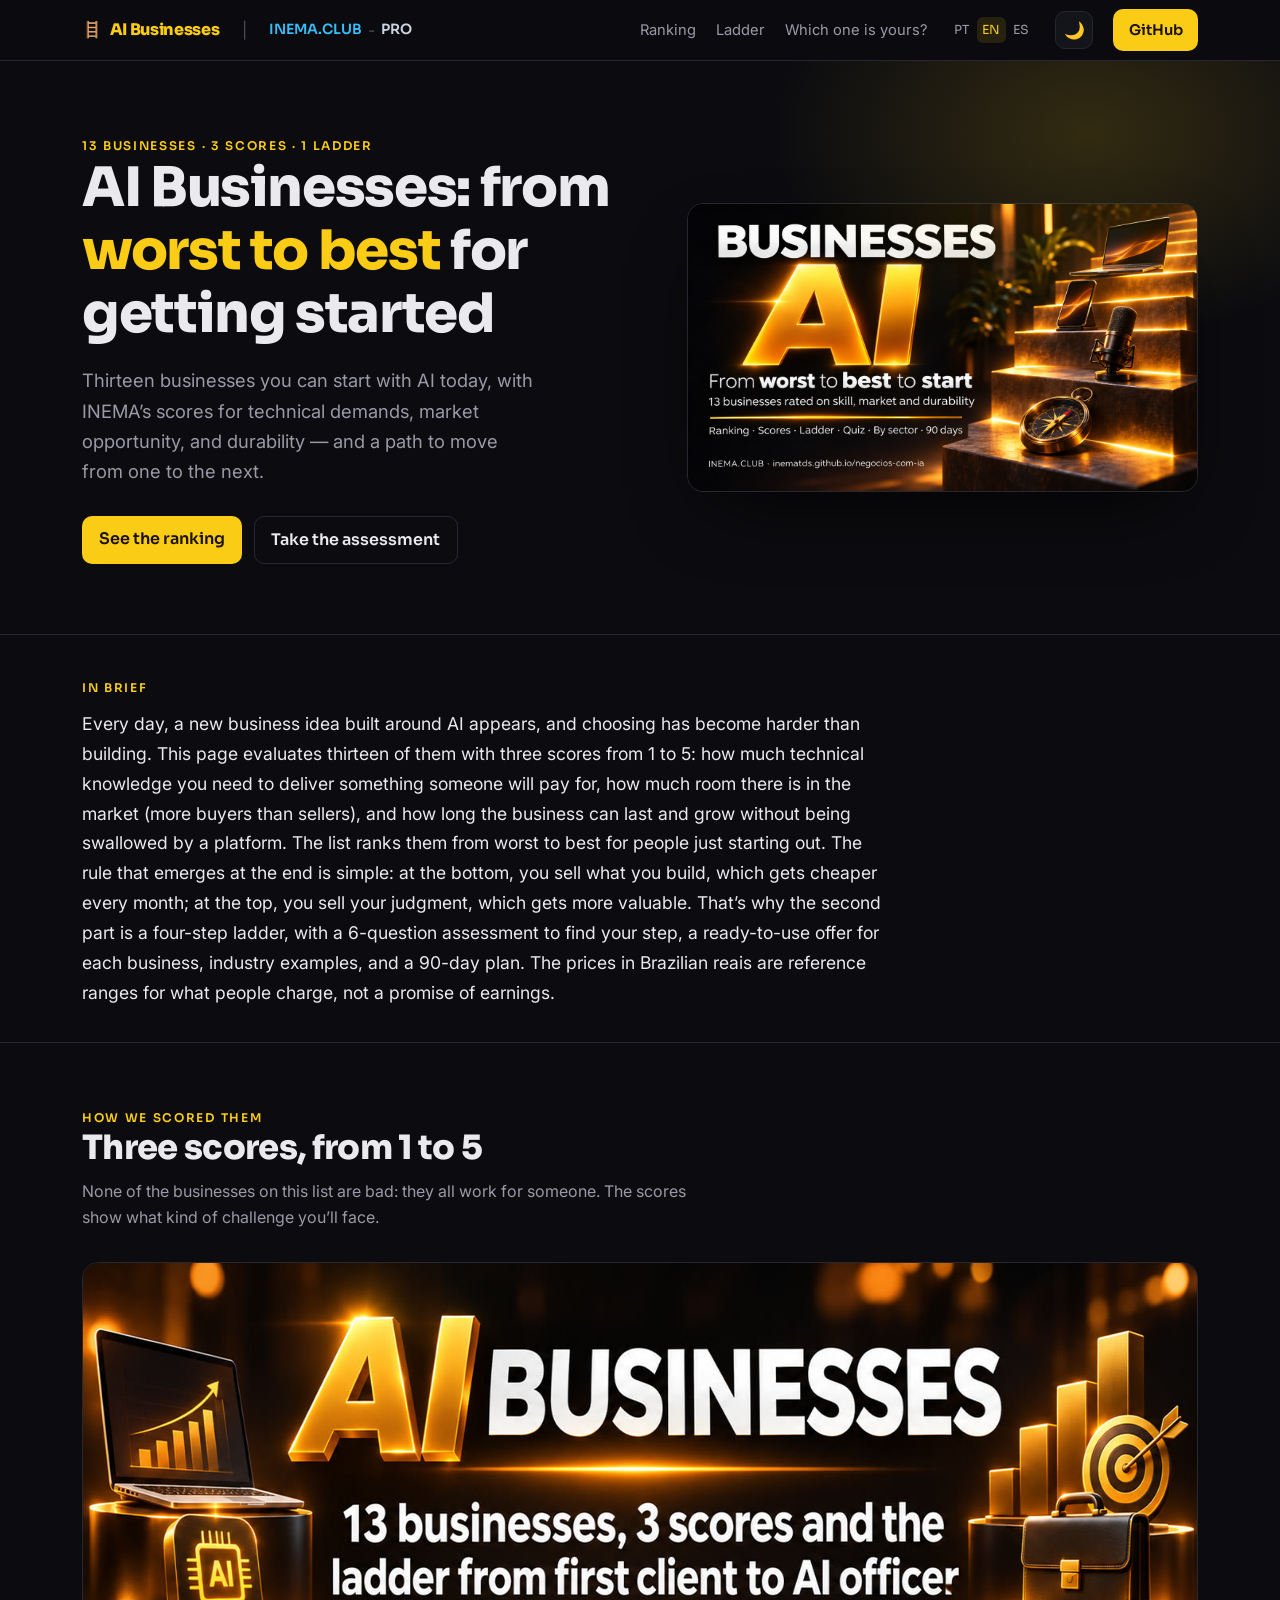
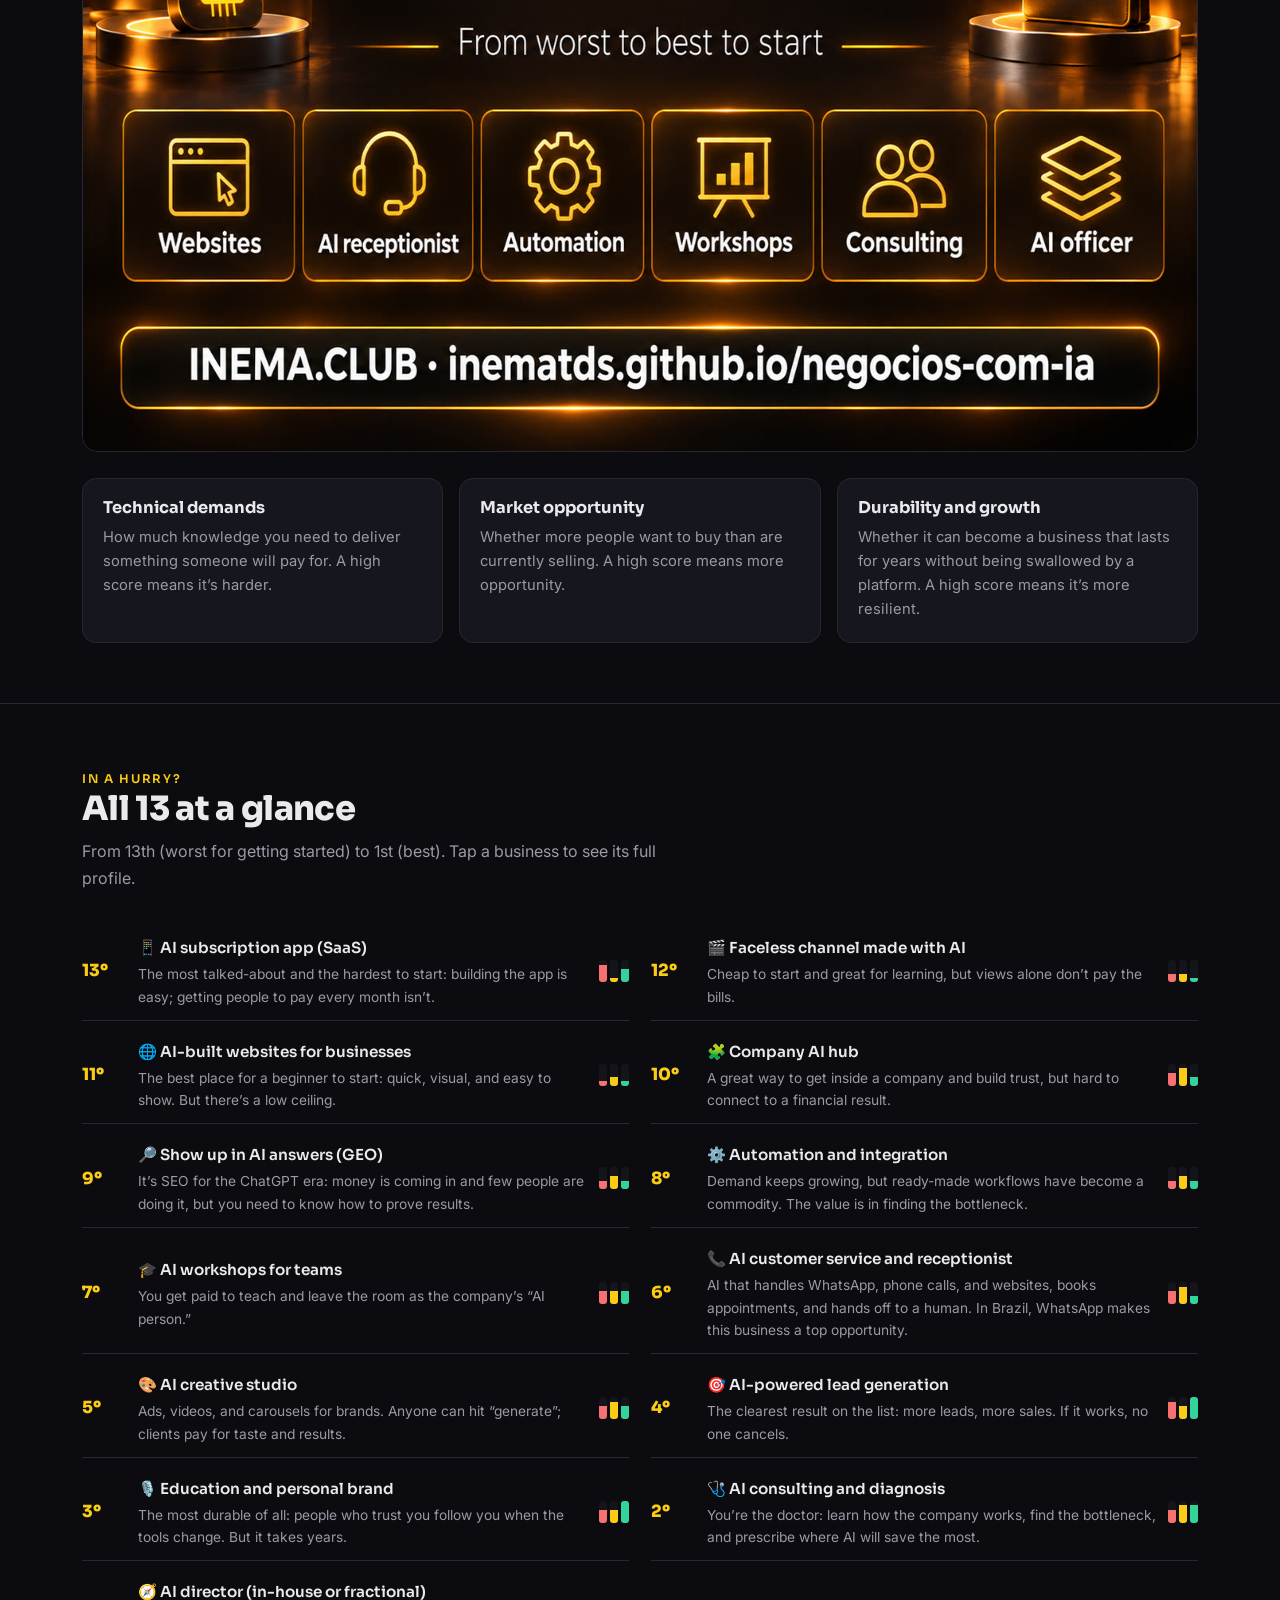
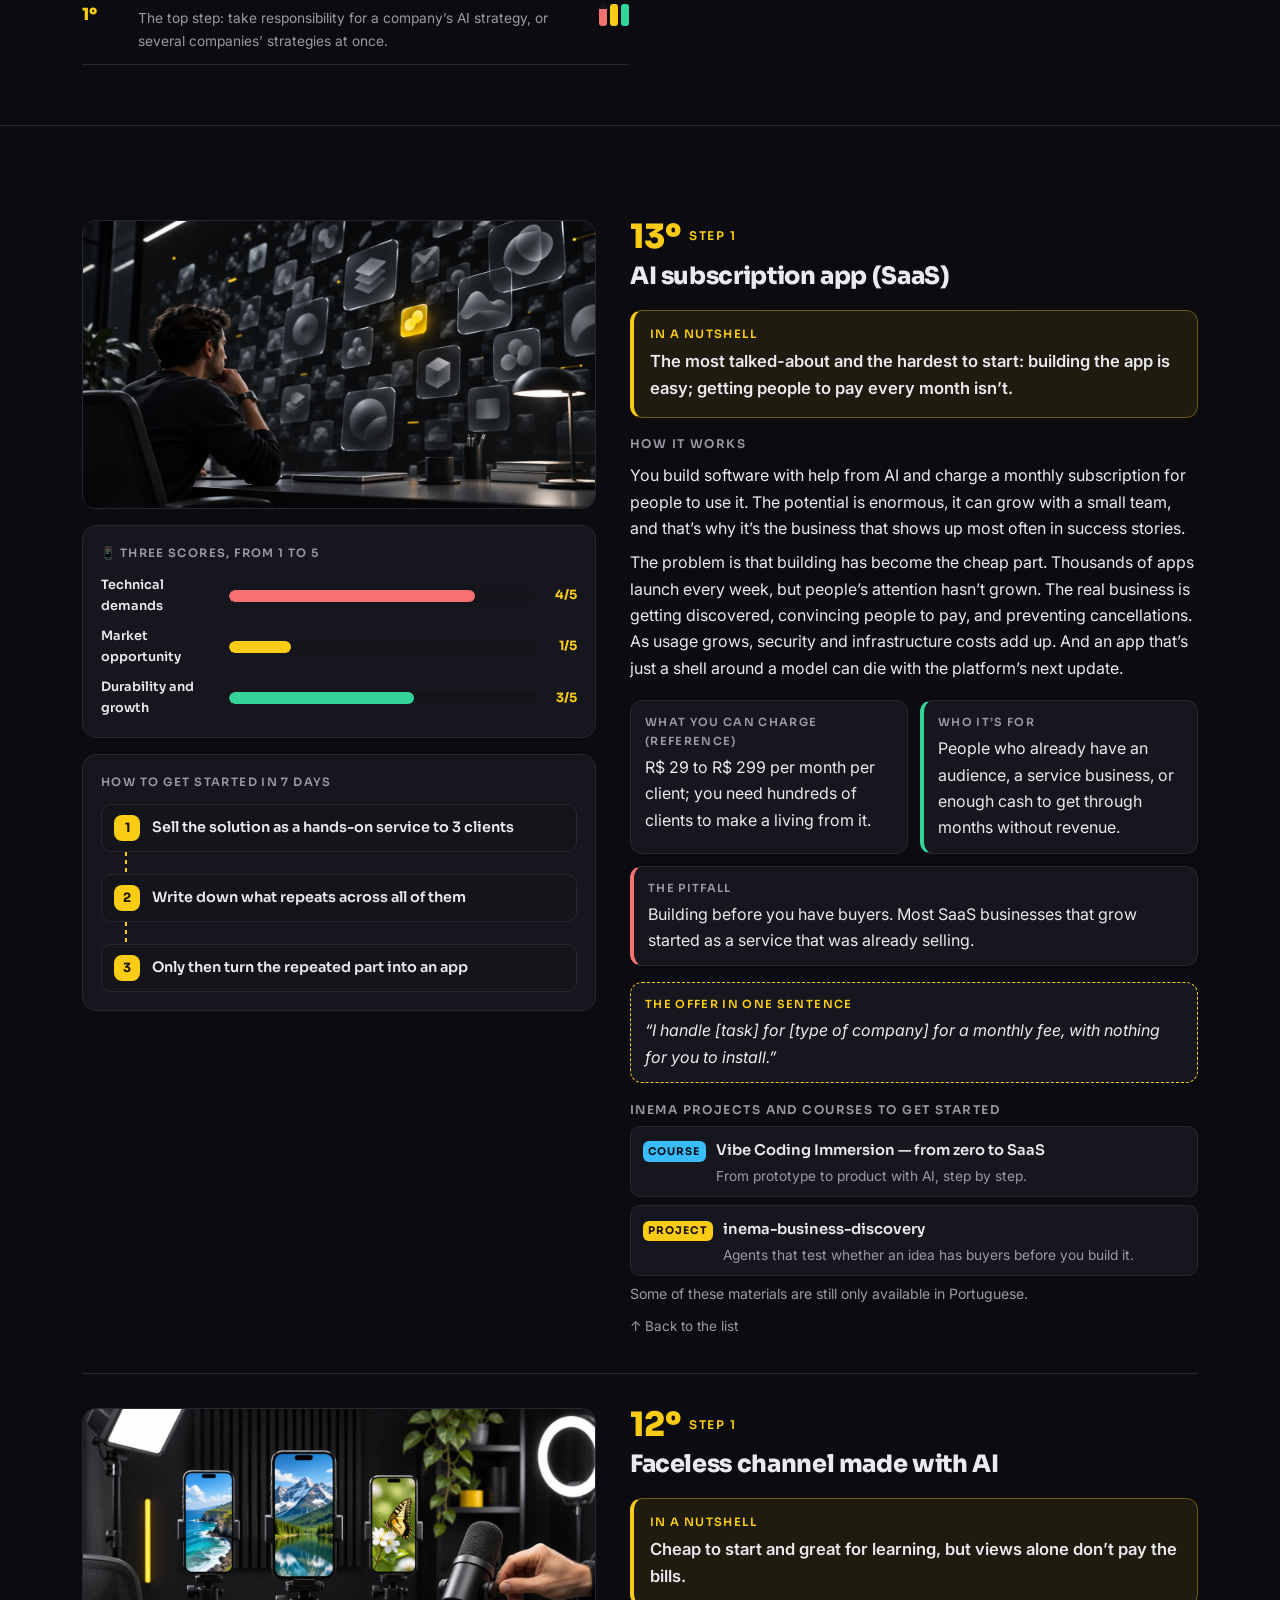
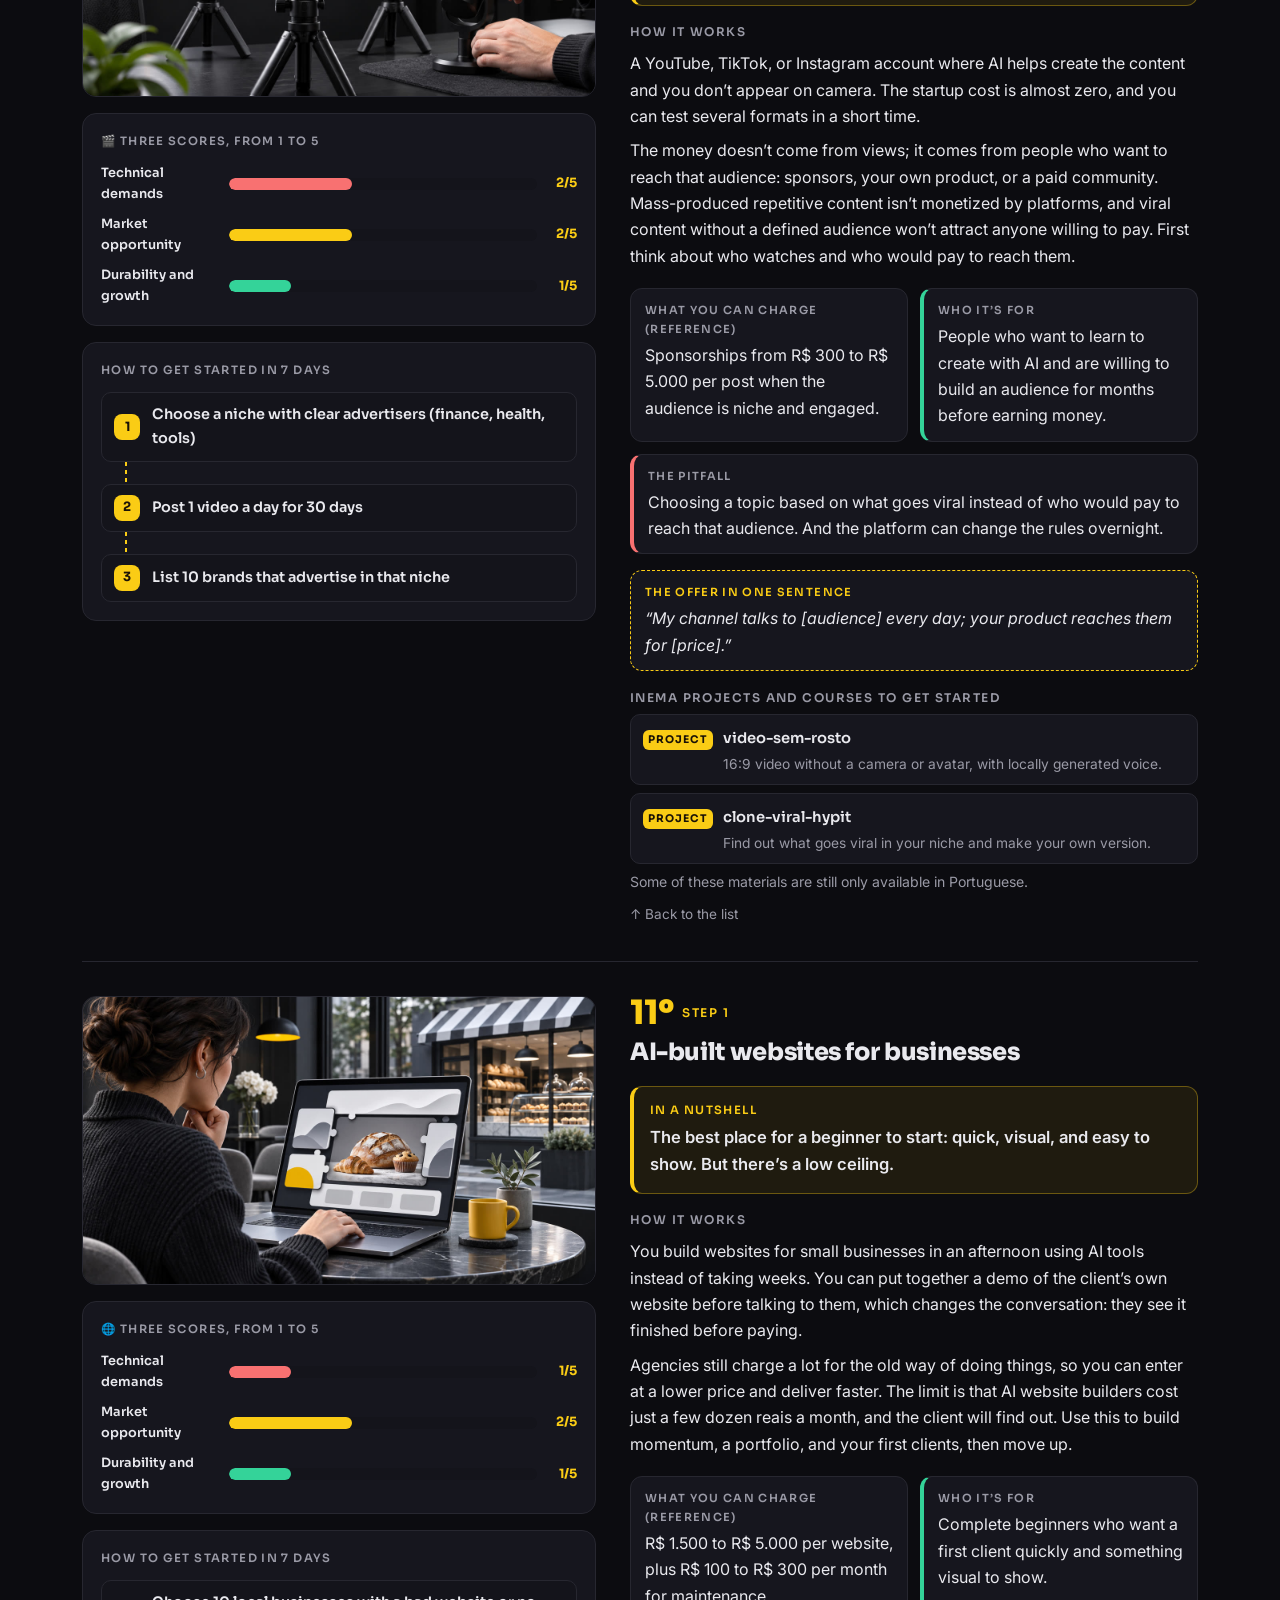
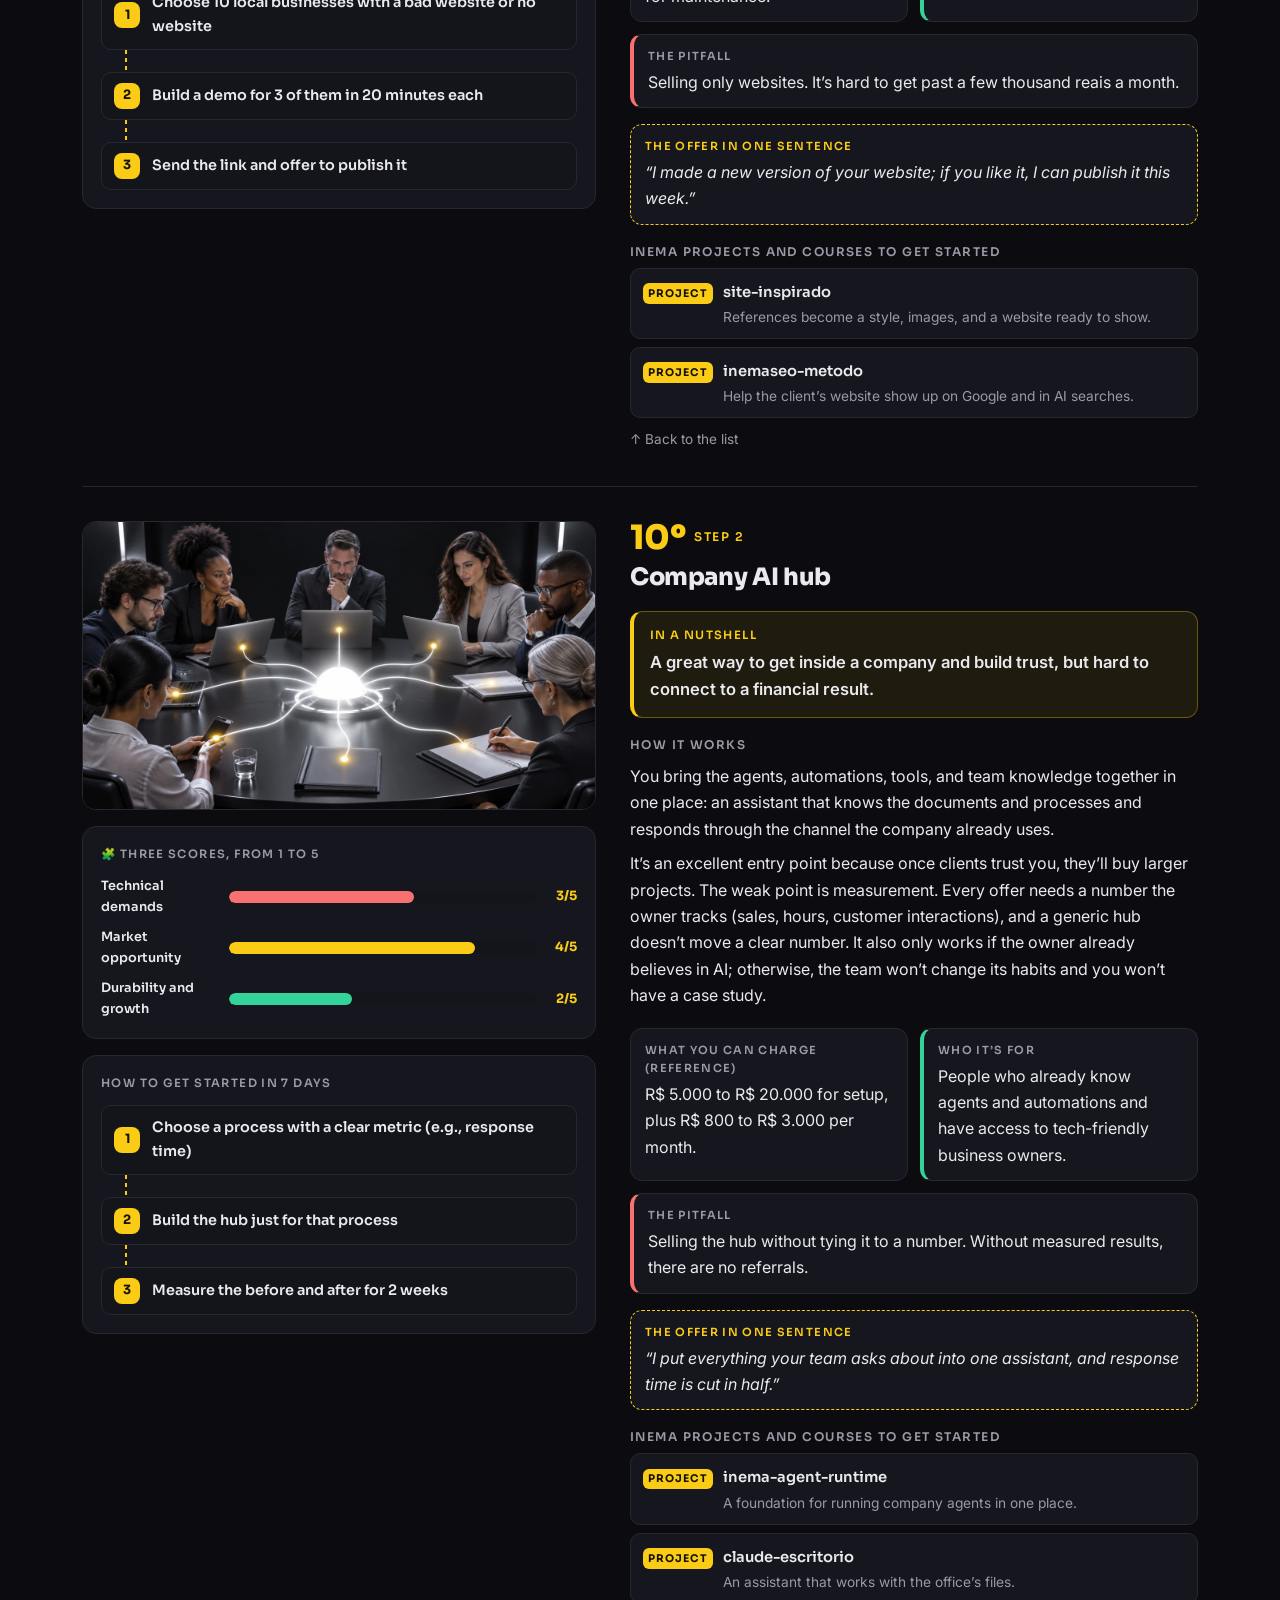
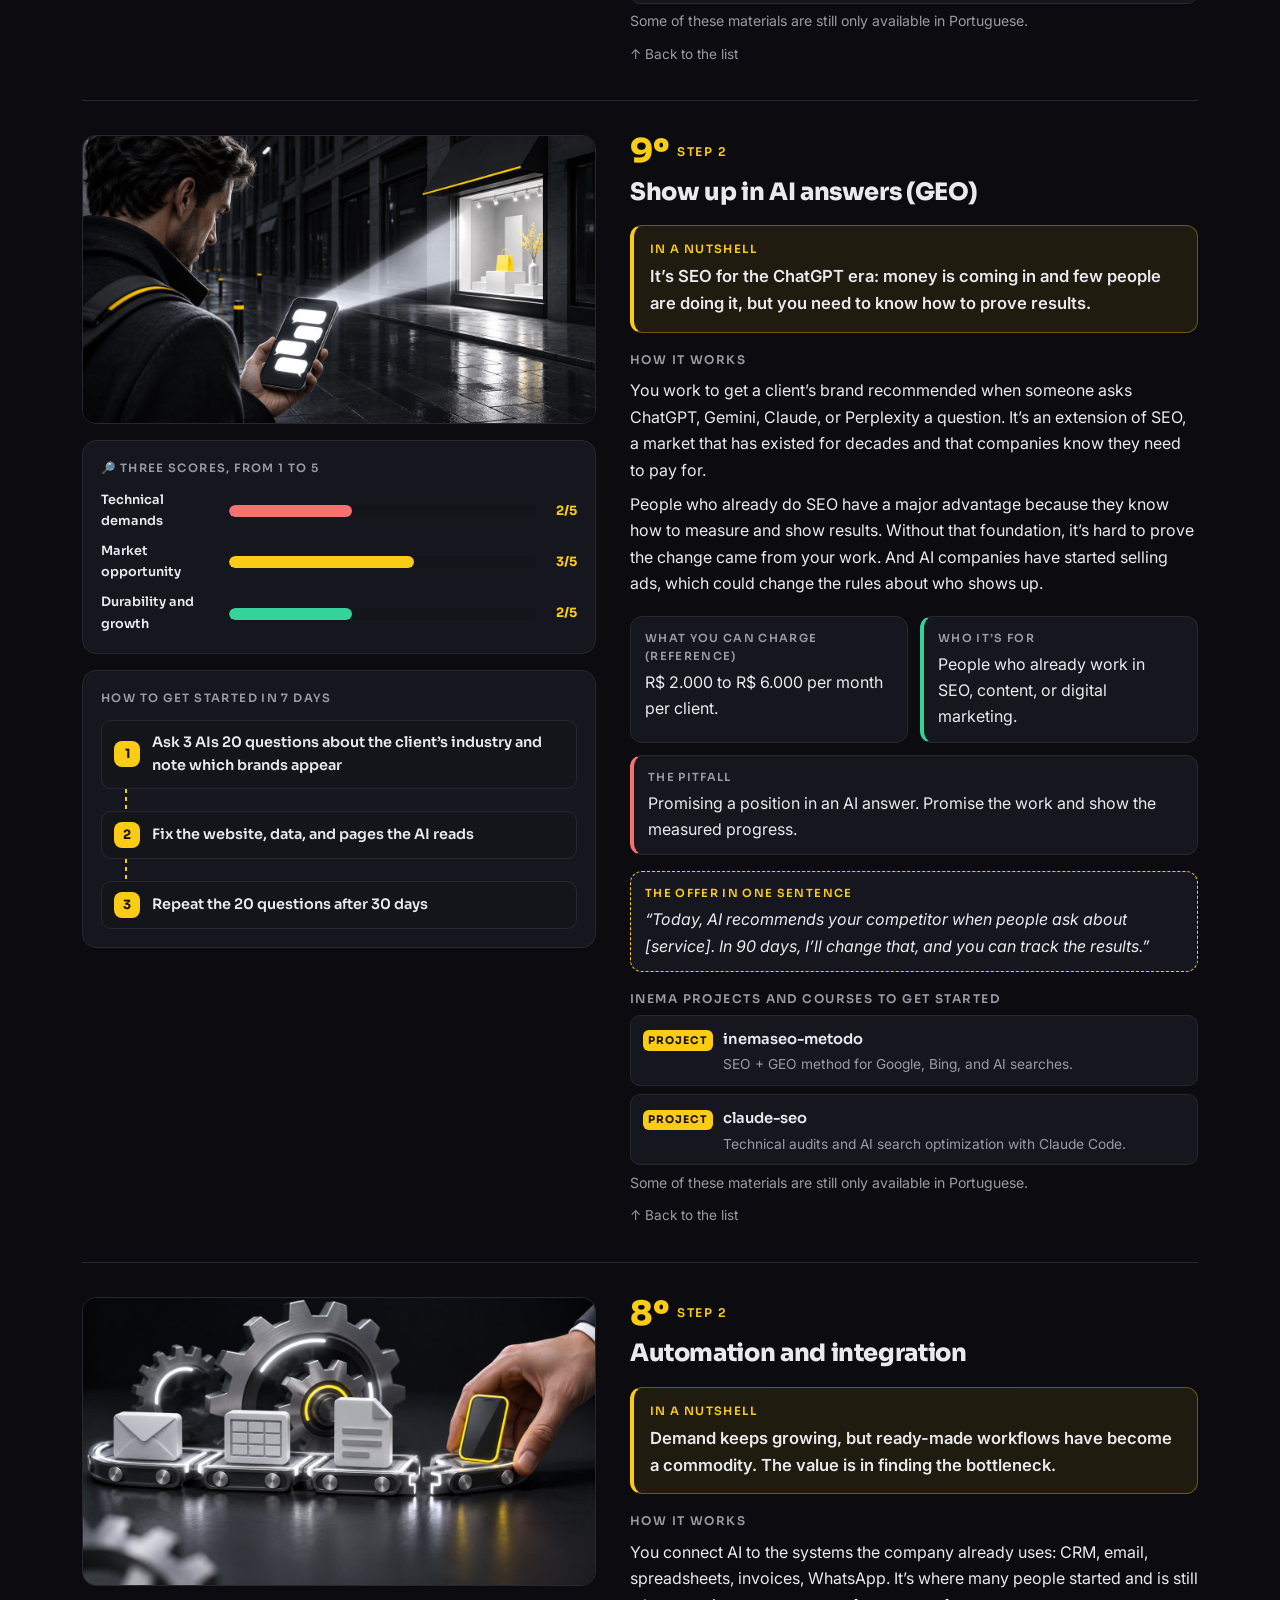
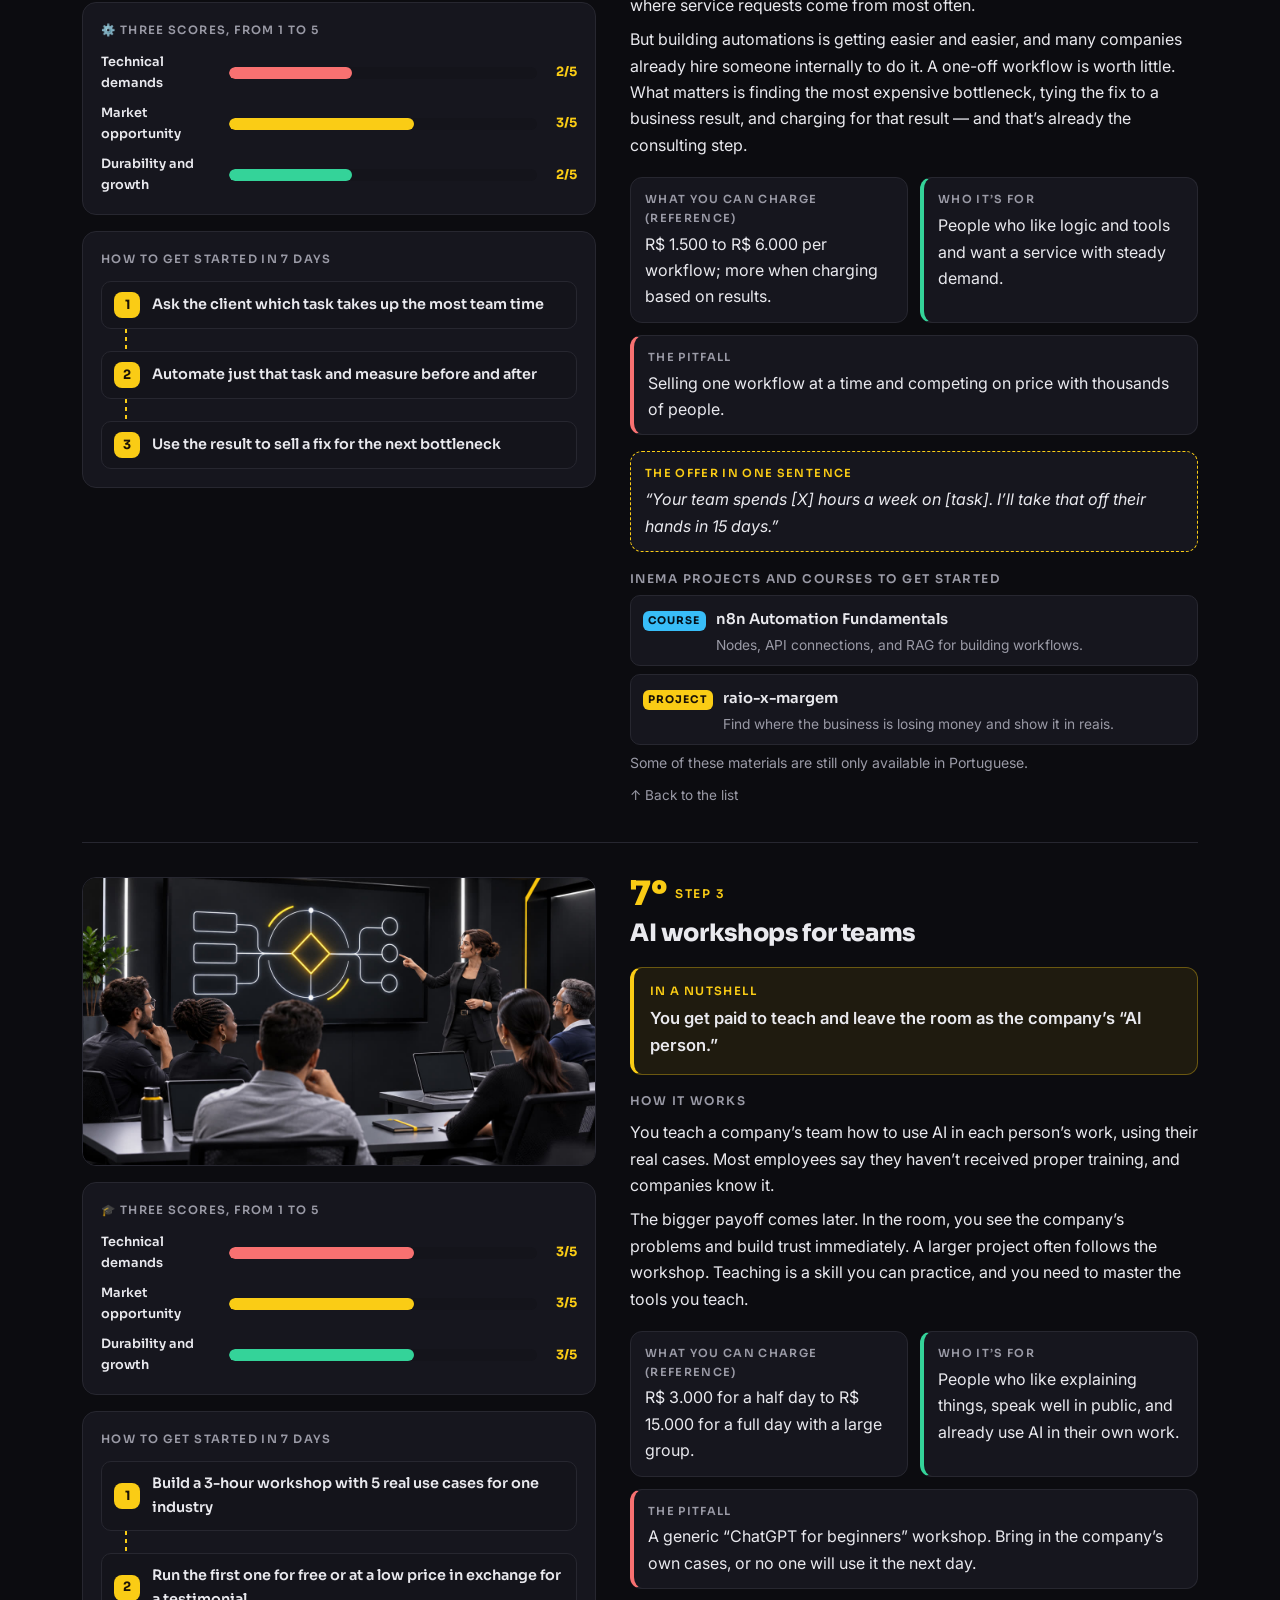
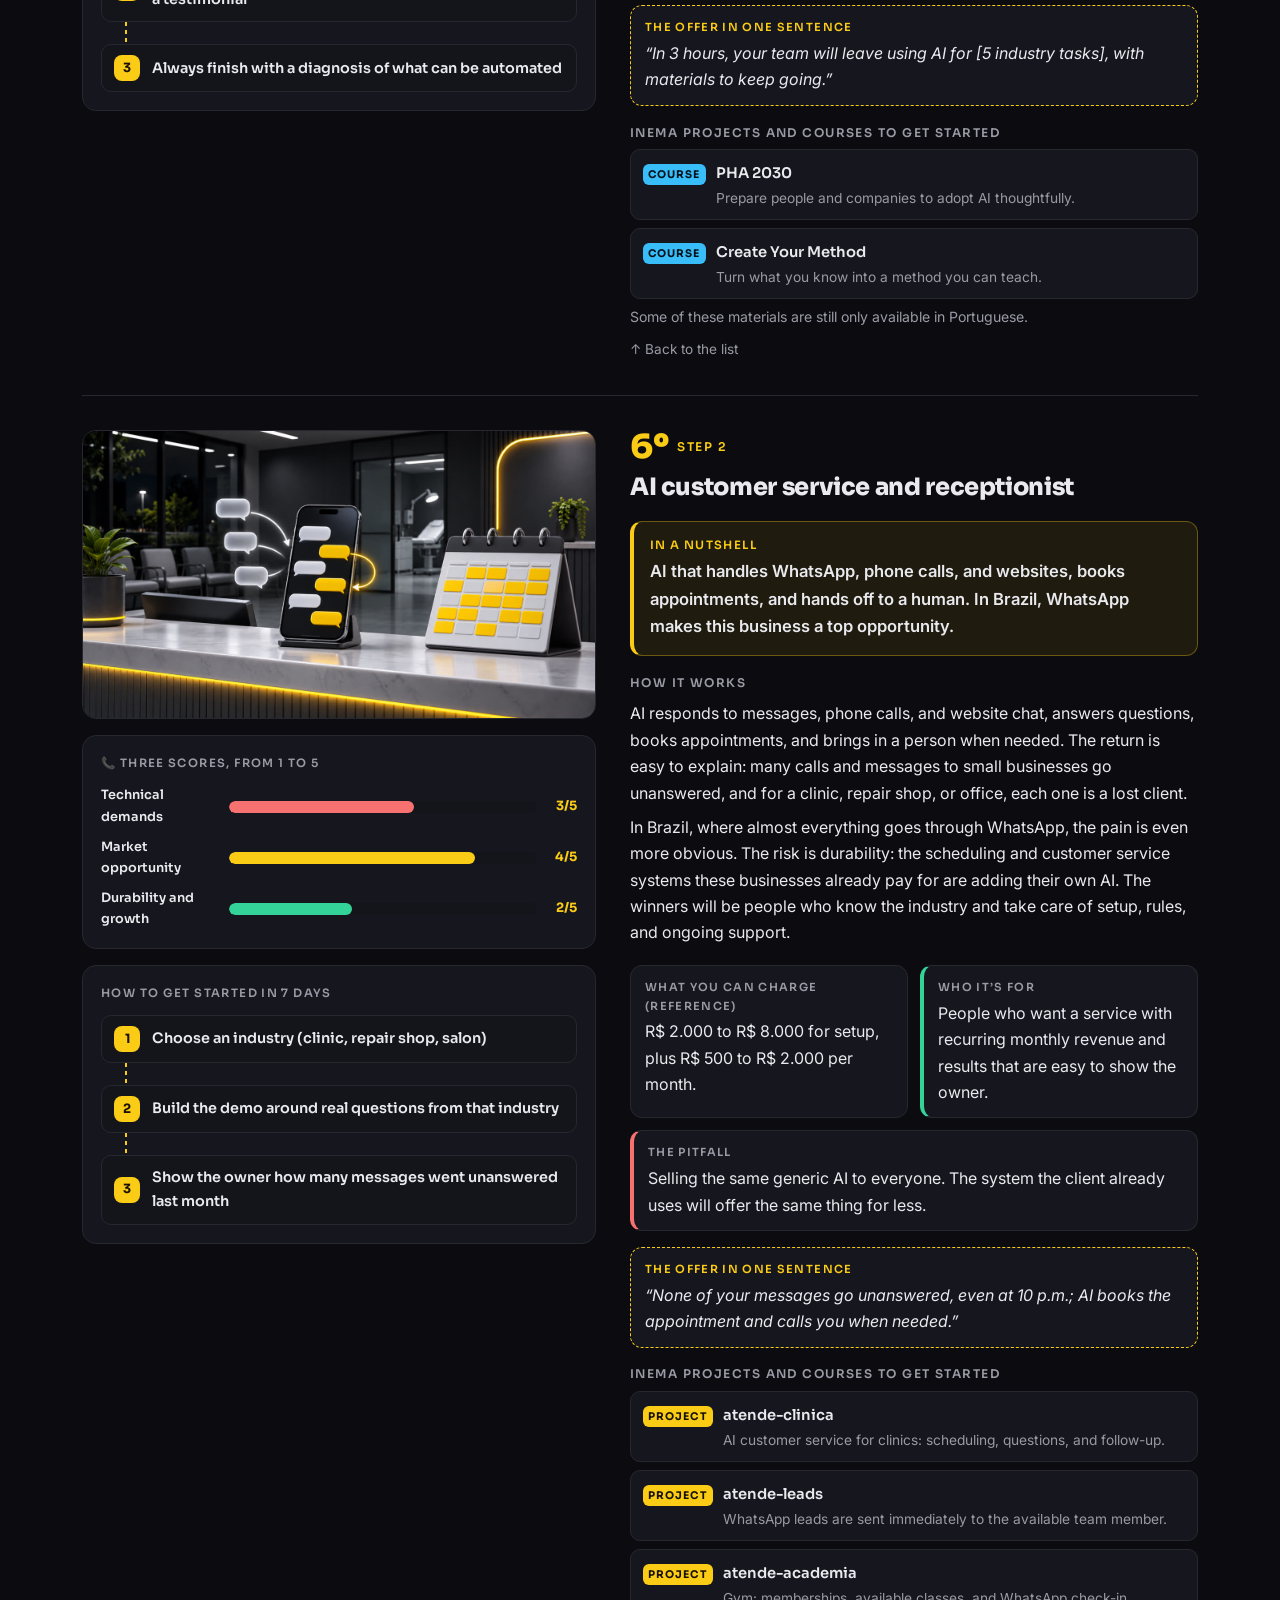
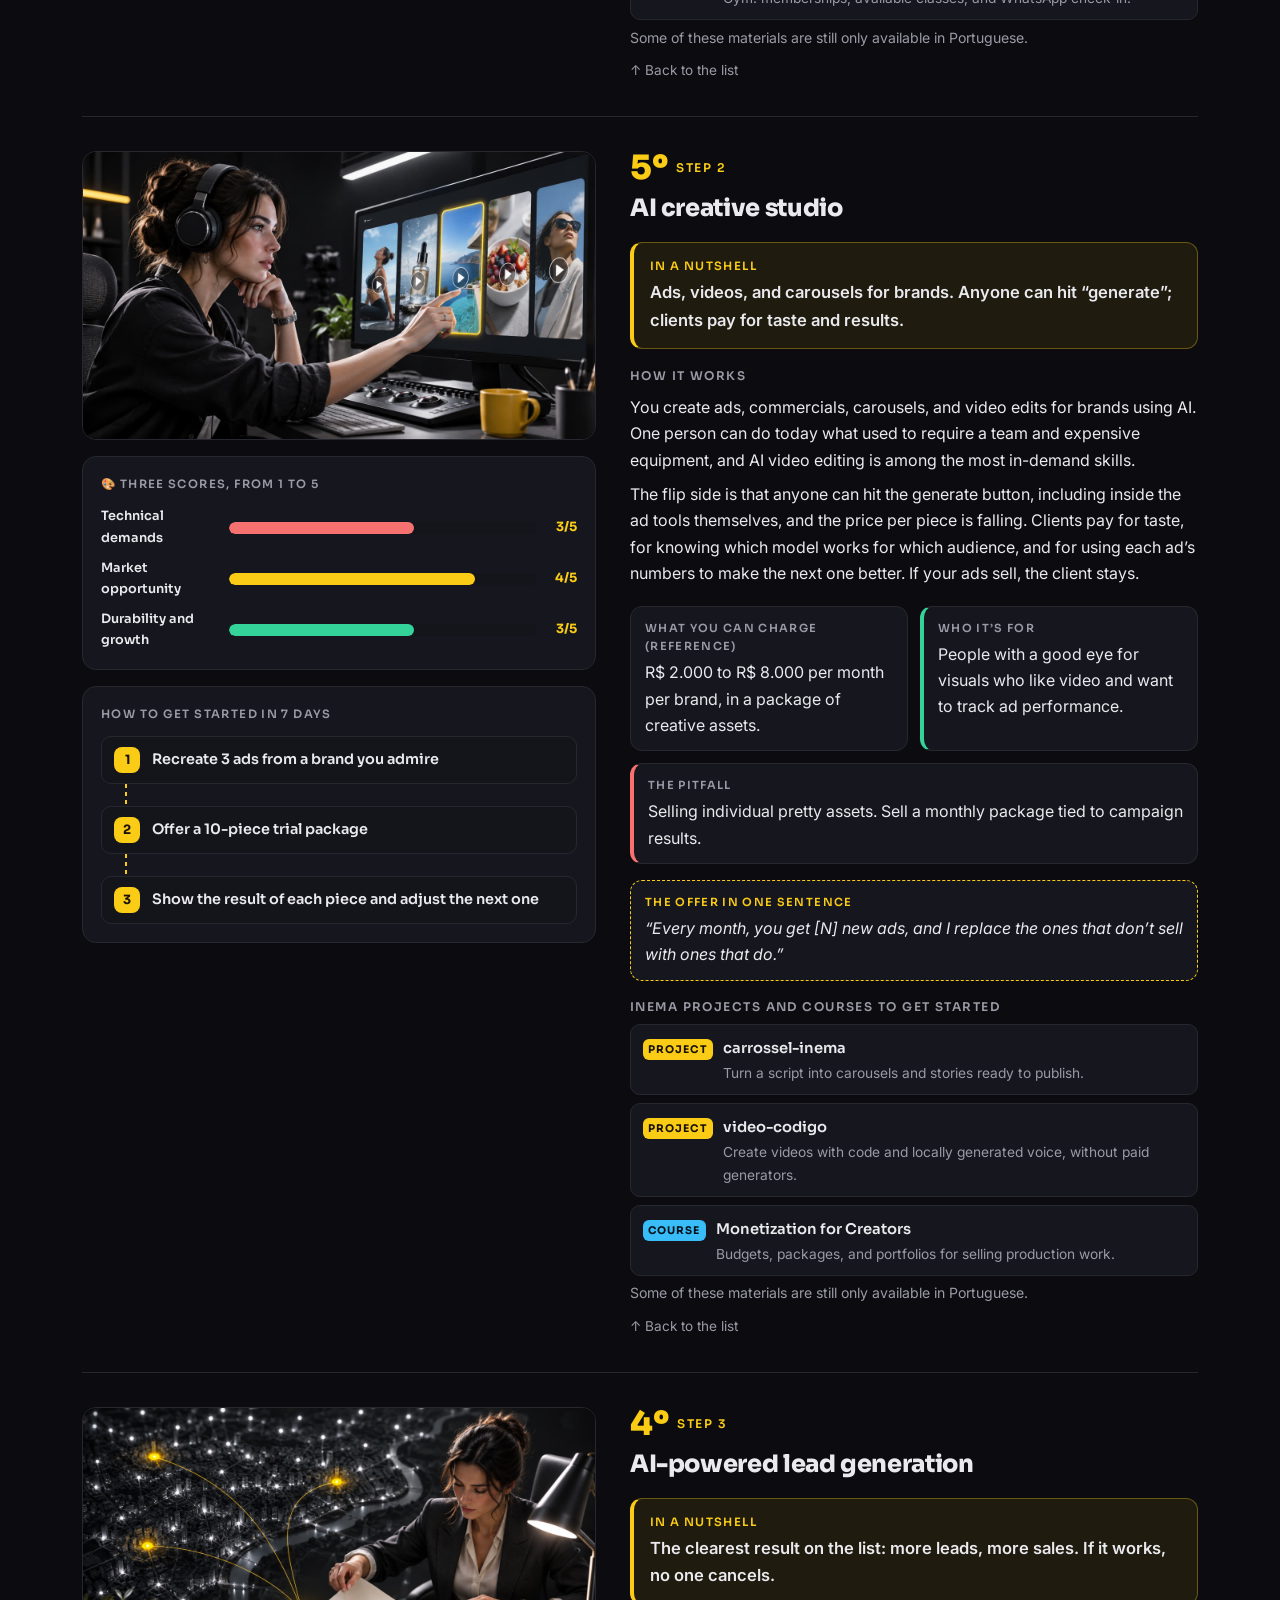
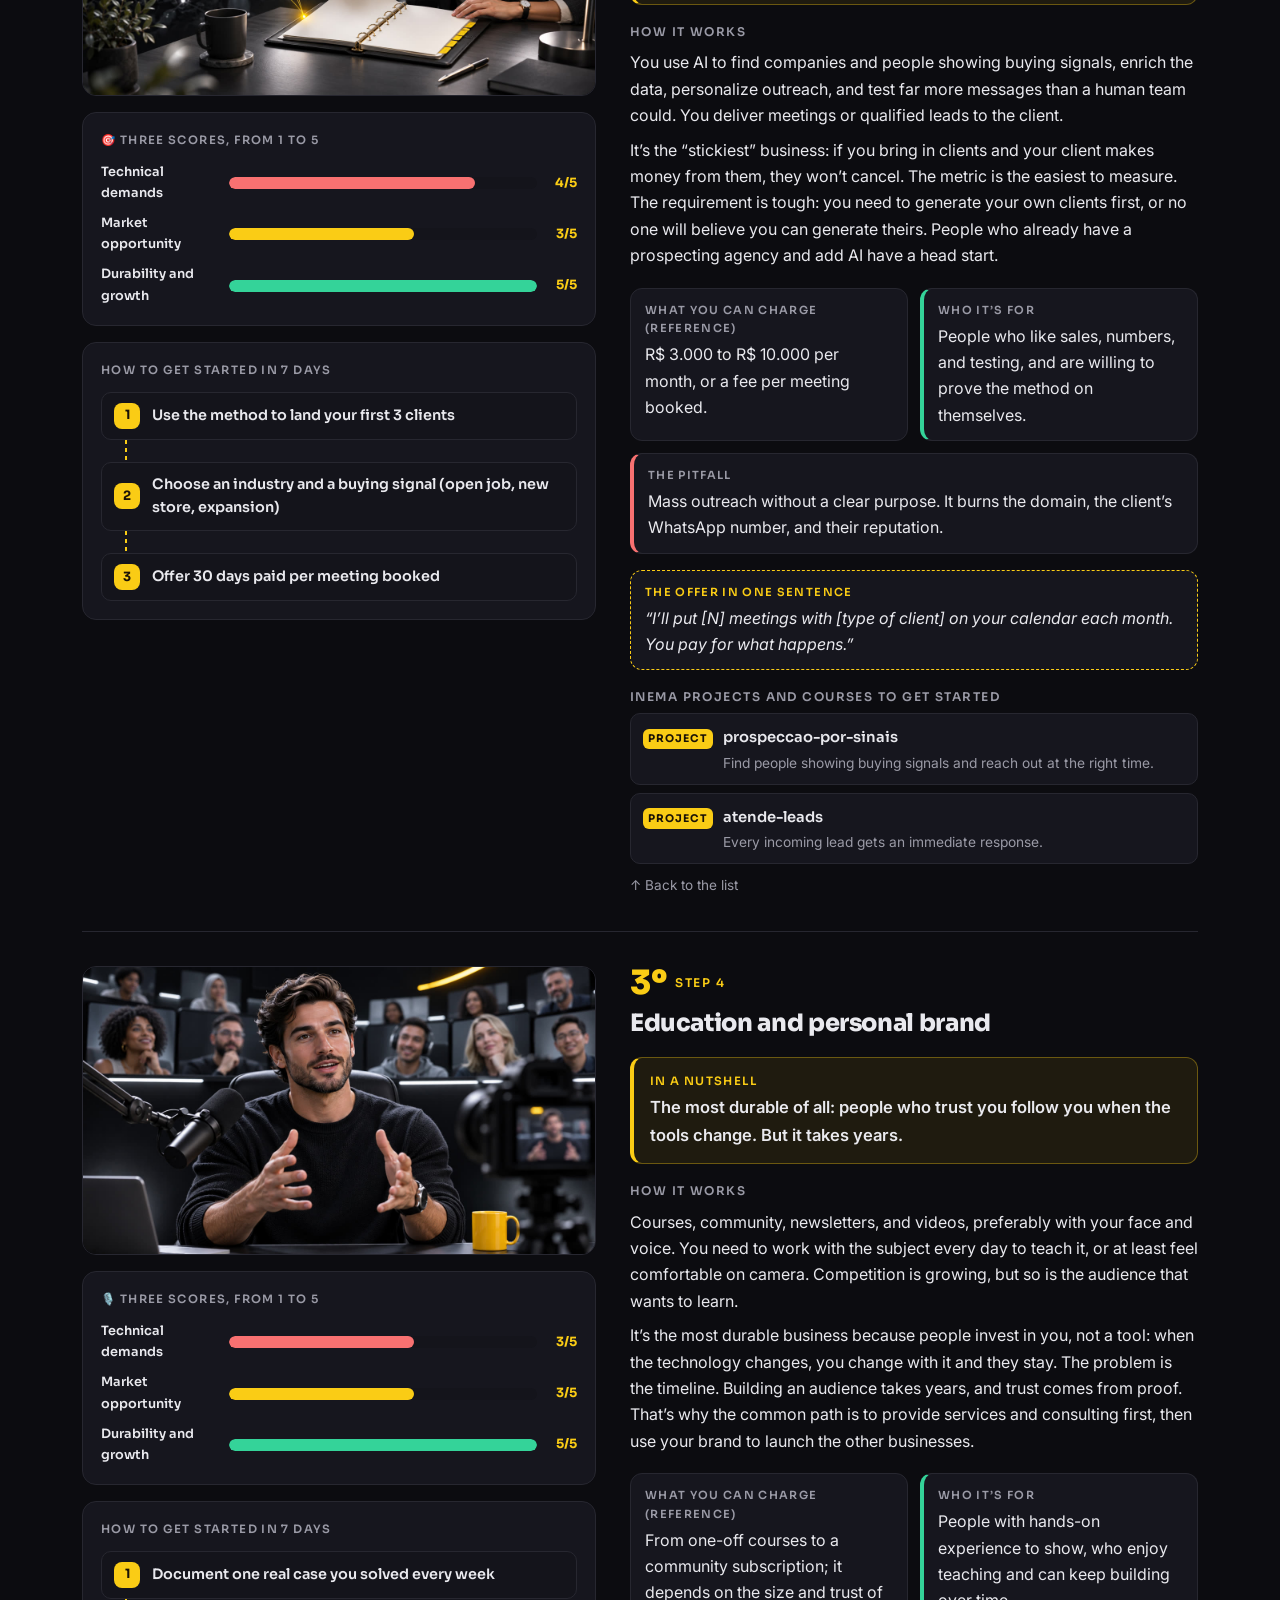
==== guia/en/index.html @ 9a8049b9 "Negócios com IA: ranking dos 13 negócios + escada com teste, setores e plano de 90 dias (PT/EN/ES) C" ====
<!DOCTYPE html>
<html lang="en">
<head>
<meta charset="utf-8">
<meta name="viewport" content="width=device-width, initial-scale=1">
<title>AI Businesses: 13 Ideas Ranked from Worst to Best for Getting Started — and the Ladder to Climb</title>
<meta name="description" content="Thirteen businesses you can start with AI, evaluated by INEMA for technical demands, market opportunity, and durability. Plus a 6-question assessment, ready-to-use offers by industry, and a 90-day plan.">
<meta property="og:title" content="AI Businesses: 13 Ideas Ranked from Worst to Best for Getting Started — and the Ladder to Climb">
<meta property="og:description" content="Thirteen businesses you can start with AI, evaluated by INEMA for technical demands, market opportunity, and durability. Plus a 6-question assessment, ready-to-use offers by industry, and a 90-day plan.">
<meta property="og:image" content="https://inematds.github.io/negocios-com-ia/guia/assets/banner-en.jpg">
<link rel="canonical" href="https://inematds.github.io/negocios-com-ia/guia/en/">
<link rel="alternate" hreflang="pt-BR" href="https://inematds.github.io/negocios-com-ia/guia/en/"><link rel="alternate" hreflang="en" href="https://inematds.github.io/negocios-com-ia/guia/en/en/"><link rel="alternate" hreflang="es" href="https://inematds.github.io/negocios-com-ia/guia/es/en/">
<link rel="preconnect" href="https://fonts.googleapis.com">
<link rel="preconnect" href="https://fonts.gstatic.com" crossorigin>
<link href="https://fonts.googleapis.com/css2?family=Sora:wght@400;600;800&family=Inter:wght@400;500;600&display=swap" rel="stylesheet">
<style>:root{--bg:#0c0c10;--bg2:#14141b;--card:#16161e;--line:#272730;--txt:#e9e9ee;--mut:#9a9aa6;--amb:#FACC15;--amb2:#fde68a;--sky:#38bdf8;--pro:#cbd5e1;--ok:#34d399;--bad:#f87171;color-scheme:dark}
body.light{--bg:#f6f7f9;--bg2:#eceef2;--card:#fff;--line:#e1e3ea;--txt:#1a1a22;--mut:#5b5b68;--amb:#854d0e;--amb2:#a16207;--sky:#0369a1;--pro:#b45309;--ok:#047857;--bad:#b91c1c;color-scheme:light}
body.light .hero .glow{opacity:.5}
*{box-sizing:border-box}html{scroll-behavior:smooth}
body{margin:0;background:var(--bg);color:var(--txt);font:16px/1.65 Inter,system-ui,sans-serif;-webkit-font-smoothing:antialiased}
h1,h2,h3{font-family:Sora,sans-serif;line-height:1.15;margin:0}
a{color:var(--amb);text-decoration:none}
.wrap{max-width:1160px;margin:0 auto;padding:0 22px}
.mut{color:var(--mut)}.amb{color:var(--amb)}
body.light .amb{color:var(--txt);background:linear-gradient(transparent 55%,#FACC15 55%)}
.chip{display:inline-block;font-size:.75rem;letter-spacing:.14em;text-transform:uppercase;color:var(--amb);font-weight:600;font-family:Sora}
nav{position:sticky;top:0;z-index:30;backdrop-filter:blur(12px);background:rgba(12,12,16,.78);border-bottom:1px solid var(--line)}
body.light nav{background:rgba(246,247,249,.85)}
nav .wrap{display:flex;align-items:center;gap:22px;height:60px}
nav .brand{display:flex;align-items:center;gap:8px;font-family:Sora;font-weight:800;letter-spacing:-.02em;color:var(--amb);white-space:nowrap}
nav .sep{color:var(--mut);opacity:.45}
nav .inema{color:var(--sky);font-weight:600;font-size:.88rem;font-family:Sora}
nav .pro{color:var(--pro);font-weight:600;font-size:.88rem;font-family:Sora}
nav .clubpro{display:inline-flex;align-items:center;gap:6px}
nav .links{margin-left:auto;display:flex;align-items:center;gap:20px;font-size:.92rem}
nav .links a.sec{color:var(--mut)}nav .links a.sec:hover{color:var(--txt)}
.lang{display:inline-flex;gap:2px;font-family:Sora;font-size:.78rem}
.lang a{color:var(--mut);padding:.2em .45em;border-radius:6px}.lang a.on{color:var(--amb);background:rgba(250,204,21,.12)}
.tgl{background:var(--bg2);border:1px solid var(--line);color:var(--txt);width:38px;height:38px;border-radius:10px;cursor:pointer;display:inline-flex;align-items:center;justify-content:center;font-size:1.05rem}
.btn{display:inline-block;background:#FACC15;color:#1a1206;font-weight:600;padding:.6em 1.05em;border-radius:10px;font-family:Sora}
.btn.ghost{background:transparent;color:var(--txt);border:1px solid var(--line)}
@media(max-width:860px){nav .links a.sec{display:none}}
@media(max-width:560px){nav .wrap{gap:8px;padding:8px 14px;height:auto;flex-wrap:wrap}nav .links{gap:8px;margin-left:0;width:100%;justify-content:space-between}nav .btn{padding:.45em .7em;font-size:.82rem}.tgl{width:34px;height:34px}}
.hero{position:relative;overflow:hidden;border-bottom:1px solid var(--line)}
.hero .glow{position:absolute;inset:-40% -20% auto auto;width:70%;height:600px;background:radial-gradient(closest-side,rgba(250,204,21,.16),transparent 70%);pointer-events:none}
.hero .wrap{display:grid;grid-template-columns:1.05fr .95fr;gap:40px;align-items:center;padding:70px 22px}
.hero h1{font-size:clamp(2.1rem,5vw,3.4rem);font-weight:800;letter-spacing:-.025em}
.hero p.lead{font-size:1.15rem;color:var(--mut);margin:1.1em 0 1.6em;max-width:38ch}
.hero .cta{display:flex;gap:12px;flex-wrap:wrap}
.hero figure{margin:0;border-radius:16px;overflow:hidden;border:1px solid var(--line);box-shadow:0 30px 80px -30px #000}
.hero figure img{width:100%;height:auto;display:block}
@media(max-width:780px){.hero .wrap{grid-template-columns:1fr;padding:44px 22px}}
.resumo{padding:38px 0 34px;border-bottom:1px solid var(--line)}
.resumo p{font-size:1.1rem;line-height:1.7;max-width:74ch;margin:.55em 0 0}
section{padding:60px 0;border-bottom:1px solid var(--line)}
section h2{font-size:clamp(1.5rem,3.4vw,2.1rem);font-weight:800;letter-spacing:-.02em}
section .sub{color:var(--mut);margin:.6em 0 2em;max-width:62ch}
.grid{display:grid;gap:16px}.g4{grid-template-columns:repeat(4,1fr)}.g2{grid-template-columns:repeat(2,1fr)}
@media(max-width:900px){.g4{grid-template-columns:1fr 1fr}}
@media(max-width:540px){.g2,.g4{grid-template-columns:1fr}}
.card{background:var(--card);border:1px solid var(--line);border-radius:14px;padding:20px;min-width:0}
a.card{color:var(--txt);transition:border-color .2s,transform .2s}a.card:hover{border-color:var(--amb);transform:translateY(-2px)}
.card h3{font-size:1.02rem;margin-bottom:.4em}.card p{color:var(--mut);font-size:.92rem;margin:0}
.card .ic{font-size:1.4rem;display:block;margin-bottom:.4em}
.card .n{font-family:Sora;font-size:.75rem;color:var(--amb);letter-spacing:.1em;text-transform:uppercase}
.big{margin:0 0 26px;border-radius:16px;overflow:hidden;border:1px solid var(--line)}.big img{width:100%;display:block}
.rapido ol{list-style:none;padding:0;margin:0;display:grid;grid-template-columns:1fr 1fr;gap:10px 22px;counter-reset:q}
@media(max-width:760px){.rapido ol{grid-template-columns:1fr}}
.rapido li{counter-increment:q;display:grid;grid-template-columns:38px minmax(0,1fr);gap:12px;padding:12px 0;border-bottom:1px solid var(--line)}
.rapido li:before{content:counter(q,decimal-leading-zero);font-family:Sora;font-weight:800;color:var(--amb);font-size:.95rem}
.rapido a{color:var(--txt);font-weight:600;font-family:Sora;font-size:.95rem;line-height:1.35}.rapido a:hover{color:var(--amb)}
.rapido span{display:block;color:var(--mut);font-size:.9rem;margin-top:.25em}
.rapido span a.det{display:inline;font-family:Inter;font-weight:600;font-size:.85rem;color:var(--amb);white-space:nowrap}
.sec-h{display:flex;align-items:center;gap:12px;margin-bottom:1.6em}.sec-h .ic{font-size:1.8rem}
.q{display:grid;grid-template-columns:minmax(0,.95fr) minmax(0,1.05fr);gap:34px;padding:34px 0;border-top:1px solid var(--line);scroll-margin-top:70px}
.q:first-of-type{border-top:none}
@media(max-width:880px){.q{grid-template-columns:1fr;gap:20px}}
.q figure{margin:0;border-radius:14px;overflow:hidden;border:1px solid var(--line);aspect-ratio:16/9;background:var(--bg2)}
.q figure img{width:100%;height:100%;object-fit:cover;display:block}
.q .side{position:sticky;top:80px;align-self:start;display:flex;flex-direction:column;gap:16px}
@media(max-width:880px){.q .side{position:static;order:2}}
.q h3{font-size:clamp(1.2rem,2.4vw,1.5rem);font-weight:800;letter-spacing:-.015em;margin:.35em 0 .8em}
.q .curta{background:rgba(250,204,21,.08);border:1px solid rgba(250,204,21,.35);border-left:4px solid #FACC15;border-radius:12px;padding:14px 16px;font-weight:600;font-size:1.04rem}
body.light .q .curta{background:#fff8d6;border-color:#f3d97a}
.q .curta small{display:block;font-family:Sora;font-size:.72rem;letter-spacing:.12em;text-transform:uppercase;color:var(--amb);font-weight:600;margin-bottom:.3em}
.q .lbl{font-family:Sora;font-size:.75rem;letter-spacing:.12em;text-transform:uppercase;color:var(--mut);font-weight:600;margin:1.4em 0 .4em}
.q .texto p{margin:.5em 0;max-width:68ch}
.q ul.pontos{margin:.4em 0 0;padding:0;list-style:none}
.q ul.pontos li{padding:.35em 0 .35em 1.6em;position:relative}
.q ul.pontos li:before{content:"→";position:absolute;left:0;color:var(--amb);font-weight:700}
.diag{background:var(--card);border:1px solid var(--line);border-radius:14px;padding:18px;overflow:hidden}
.diag .dt{font-family:Sora;font-size:.72rem;letter-spacing:.12em;text-transform:uppercase;color:var(--mut);font-weight:600;margin-bottom:12px}
.diag [data-i]{opacity:0;transform:translateY(10px);transition:opacity .5s ease,transform .5s ease;transition-delay:calc(var(--i)*220ms)}
.diag.vis [data-i]{opacity:1;transform:none}
/* fluxo */
.df{display:flex;flex-direction:column;gap:0}
.df .st{display:flex;align-items:center;gap:12px;background:var(--bg2);border:1px solid var(--line);border-radius:10px;padding:10px 12px;font-family:Sora;font-weight:600;font-size:.9rem}
.df .st b{flex:0 0 26px;height:26px;border-radius:8px;background:#FACC15;color:#1a1206;display:flex;align-items:center;justify-content:center;font-size:.8rem}
.df .ar{height:22px;width:2px;margin-left:24px;background:repeating-linear-gradient(to bottom,var(--amb) 0 4px,transparent 4px 8px);background-size:2px 8px;animation:dash 1s linear infinite}
@keyframes dash{to{background-position:0 8px}}
/* compara */
.dc{display:grid;gap:12px}.dc.c2{grid-template-columns:1fr 1fr}.dc.c3{grid-template-columns:1fr 1fr 1fr}
@media(max-width:520px){.dc.c2,.dc.c3{grid-template-columns:1fr}}
.dc .col{background:var(--bg2);border:1px solid var(--line);border-radius:10px;padding:12px;min-width:0}
.dc .col h4{margin:0 0 .5em;font-family:Sora;font-size:.92rem;display:flex;gap:6px;align-items:center}
.dc .col.bom{border-color:var(--ok)}.dc .col.bom h4 .t{color:var(--ok)}
.dc .col.alerta{border-color:var(--bad)}.dc .col.alerta h4 .t{color:var(--bad)}
.dc .col ul{margin:0;padding:0;list-style:none;font-size:.88rem;color:var(--mut)}
.dc .col li{padding:.25em 0}
/* camadas */
.dl{display:flex;justify-content:center}
.dl .ly{border:1px dashed var(--line);border-radius:16px;padding:26px 12px 12px;position:relative;width:100%;text-align:center}
.dl .ly>span{position:absolute;top:6px;left:0;right:0;font-family:Sora;font-size:.8rem;font-weight:600;color:var(--mut)}
.dl .core{border:none;padding:16px;background:#FACC15;color:#1a1206;border-radius:12px;font-family:Sora;font-weight:800;animation:pulse 2.4s ease-in-out infinite}
@keyframes pulse{50%{box-shadow:0 0 0 10px rgba(250,204,21,.12)}}
/* ciclo */
.dy{position:relative;width:min(340px,100%);aspect-ratio:1;margin:0 auto}
.dy .ring{position:absolute;inset:18%;border:2px dashed var(--line);border-radius:50%}
.dy .orb{position:absolute;inset:18%;animation:spin 6s linear infinite}
.dy .orb:after{content:"";position:absolute;top:-7px;left:calc(50% - 7px);width:14px;height:14px;border-radius:50%;background:#FACC15;box-shadow:0 0 14px #FACC15}
@keyframes spin{to{transform:rotate(360deg)}}
.dy .nd{position:absolute;width:40%;translate:-50% -50%;background:var(--bg2);border:1px solid var(--line);border-radius:10px;padding:7px 8px;font-family:Sora;font-weight:600;font-size:.78rem;text-align:center;line-height:1.25}
.dy .nd b{color:var(--amb)}
/* tempo */
.dtm{position:relative;display:grid;gap:10px}
.dtm .mk{display:grid;grid-template-columns:20px minmax(0,1fr);gap:12px;align-items:start}
.dtm .mk i{width:16px;height:16px;border-radius:50%;border:3px solid #FACC15;margin-top:4px;background:var(--bg)}
.dtm .mk:last-child i{border-style:dashed}
.dtm .mk strong{font-family:Sora;display:block}.dtm .mk span{color:var(--mut);font-size:.88rem}
/* barras */
.db .br{margin:8px 0}.db .br .l{display:flex;justify-content:space-between;font-size:.86rem;font-family:Sora;font-weight:600}
.db .br .tr{height:14px;background:var(--bg2);border-radius:999px;overflow:hidden;margin-top:4px}
.db .br .fl{height:100%;width:0;background:#FACC15;border-radius:999px;transition:width 1.1s cubic-bezier(.2,.7,.2,1);transition-delay:calc(var(--i)*250ms)}
.db .br:nth-child(3) .fl{background:var(--ok)}
.diag.vis .db .fl{width:var(--w)}
.db .nota{margin-top:10px;font-size:.86rem;color:var(--mut)}
@media(prefers-reduced-motion:reduce){.diag [data-i]{opacity:1;transform:none;transition:none}.df .ar,.dy .orb,.dl .core{animation:none}.db .fl{width:var(--w)!important;transition:none}}
.aviso{border:1px solid var(--line);border-left:4px solid var(--bad);border-radius:12px;padding:14px 16px;color:var(--mut);font-size:.92rem;margin-top:22px}
.topo{display:inline-block;margin-top:10px;font-size:.85rem;color:var(--mut)}
footer{padding:46px 0;text-align:center;color:var(--mut);font-size:.9rem}
.pill{display:inline-block;border:1px solid var(--line);border-radius:999px;padding:.3em .8em;font-size:.78rem;color:var(--mut);margin:3px}
/* detalhe + relacionados */
.q .acoes{display:flex;flex-wrap:wrap;gap:12px;align-items:center;margin-top:1.4em}
.btn.mais{font-size:.92rem}
ul.rel{list-style:none;margin:.4em 0 0;padding:0;display:grid;gap:8px}
ul.rel li a{display:flex;gap:10px;align-items:baseline;background:var(--card);border:1px solid var(--line);border-radius:10px;padding:9px 12px;color:var(--txt);transition:border-color .2s}
ul.rel li a:hover{border-color:var(--amb)}
ul.rel .tp{flex:0 0 auto;font-family:Sora;font-size:.66rem;letter-spacing:.1em;text-transform:uppercase;font-weight:700;color:#1a1206;background:#FACC15;border-radius:6px;padding:.15em .5em}
ul.rel .tp.curso{background:var(--sky);color:#04121c}
ul.rel .nm{font-family:Sora;font-weight:600;font-size:.92rem}
ul.rel .ds{display:block;color:var(--mut);font-size:.86rem;font-weight:400;font-family:Inter;margin-top:.15em}
.rel-vazio,.rel-nota{color:var(--mut);font-size:.88rem;margin:.4em 0 0}
.det{max-width:820px;margin:0 auto;padding:0 22px}
.det .volta{display:inline-block;margin:28px 0 18px;color:var(--mut);font-size:.9rem}.det .volta:hover{color:var(--amb)}
.det h1{font-size:clamp(1.7rem,4.4vw,2.5rem);font-weight:800;letter-spacing:-.02em;margin:.35em 0 .7em}
.det .curta{background:rgba(250,204,21,.08);border:1px solid rgba(250,204,21,.35);border-left:4px solid #FACC15;border-radius:12px;padding:14px 16px;font-weight:600;font-size:1.06rem}
body.light .det .curta{background:#fff8d6;border-color:#f3d97a}
.det .curta small{display:block;font-family:Sora;font-size:.72rem;letter-spacing:.12em;text-transform:uppercase;color:var(--amb);font-weight:600;margin-bottom:.3em}
.det figure{margin:24px 0;border-radius:16px;overflow:hidden;border:1px solid var(--line);aspect-ratio:16/9;background:var(--bg2)}
.det figure img{width:100%;height:100%;object-fit:cover;display:block}
.det .intro{font-size:1.12rem;line-height:1.7}
.det h2{font-size:clamp(1.25rem,2.8vw,1.55rem);font-weight:800;letter-spacing:-.015em;margin:1.8em 0 .5em}
.det p{margin:.6em 0;max-width:70ch}
.det .lbl{font-family:Sora;font-size:.75rem;letter-spacing:.12em;text-transform:uppercase;color:var(--mut);font-weight:600;margin:2em 0 .5em}
.det .ex{background:var(--card);border:1px solid var(--line);border-left:4px solid var(--sky);border-radius:12px;padding:14px 16px;margin:1em 0}
.det .ex small{display:block;font-family:Sora;font-size:.72rem;letter-spacing:.12em;text-transform:uppercase;color:var(--sky);font-weight:600;margin-bottom:.3em}
.det ol.passos{counter-reset:p;list-style:none;padding:0;margin:.4em 0}
.det ol.passos li{counter-increment:p;position:relative;padding:.55em 0 .55em 2.6em;border-bottom:1px solid var(--line)}
.det ol.passos li:before{content:counter(p);position:absolute;left:0;top:.5em;width:1.8em;height:1.8em;border-radius:8px;background:#FACC15;color:#1a1206;font-family:Sora;font-weight:800;font-size:.85rem;display:flex;align-items:center;justify-content:center}
.det ul.erros,.det ul.pontos{list-style:none;padding:0;margin:.4em 0}
.det ul.erros li,.det ul.pontos li{position:relative;padding:.4em 0 .4em 1.7em}
.det ul.erros li:before{content:"✗";position:absolute;left:0;color:var(--bad);font-weight:700}
.det ul.pontos li:before{content:"→";position:absolute;left:0;color:var(--amb);font-weight:700}
.det .diag{margin:1.4em 0}
.det .pn{display:grid;grid-template-columns:1fr 1fr;gap:12px;margin:40px 0 50px}
.det .pn a{background:var(--card);border:1px solid var(--line);border-radius:12px;padding:12px 14px;color:var(--txt);font-family:Sora;font-weight:600;font-size:.9rem;line-height:1.35}
.det .pn a:hover{border-color:var(--amb)}.det .pn a small{display:block;color:var(--mut);font-weight:400;font-size:.75rem;margin-bottom:.2em}
.det .pn a.nx{text-align:right;grid-column:2}
@media(max-width:560px){.det .pn{grid-template-columns:1fr}.det .pn a.nx{grid-column:1}}

/* notas */
.nt{display:grid;gap:9px}
.nt .r{display:grid;grid-template-columns:118px minmax(0,1fr) 30px;gap:10px;align-items:center;font-family:Sora;font-size:.8rem;font-weight:600}
.nt .r .tr{height:12px;background:var(--bg2);border-radius:999px;overflow:hidden}
.nt .r .fl{height:100%;width:0;border-radius:999px;background:#FACC15;transition:width 1.1s cubic-bezier(.2,.7,.2,1);transition-delay:calc(var(--i)*220ms)}
.nt .r.tec .fl{background:var(--bad)}.nt .r.dur .fl{background:var(--ok)}
.nt .r b{text-align:right;color:var(--amb)}
.diag.vis .nt .fl{width:var(--w)}
@media(prefers-reduced-motion:reduce){.nt .fl{width:var(--w)!important;transition:none}}
.pos{display:inline-flex;align-items:center;gap:8px}
.pos .num{font-family:Sora;font-weight:800;font-size:2.1rem;line-height:1;color:var(--amb)}
.facts{display:grid;grid-template-columns:1fr 1fr;gap:12px;margin-top:1.2em}
@media(max-width:600px){.facts{grid-template-columns:1fr}}
.facts .f{background:var(--card);border:1px solid var(--line);border-radius:12px;padding:12px 14px;min-width:0}
.facts .f small{display:block;font-family:Sora;font-size:.7rem;letter-spacing:.12em;text-transform:uppercase;color:var(--mut);font-weight:600;margin-bottom:.3em}
.facts .f.bad{border-left:4px solid var(--bad)}.facts .f.ok{border-left:4px solid var(--ok)}
.ofr{margin-top:1em;background:var(--card);border:1px dashed var(--amb);border-radius:12px;padding:12px 14px;font-style:italic}
.ofr small{display:block;font-style:normal;font-family:Sora;font-size:.7rem;letter-spacing:.12em;text-transform:uppercase;color:var(--amb);font-weight:600;margin-bottom:.3em}
.rk ol{list-style:none;padding:0;margin:0;display:grid;grid-template-columns:1fr 1fr;gap:6px 22px}
@media(max-width:760px){.rk ol{grid-template-columns:1fr}}
.rk li{display:grid;grid-template-columns:44px minmax(0,1fr) auto;gap:12px;align-items:center;padding:11px 0;border-bottom:1px solid var(--line)}
.rk li .p{font-family:Sora;font-weight:800;color:var(--amb);font-size:1.05rem}
.rk li a{color:var(--txt);font-weight:600;font-family:Sora;font-size:.95rem;line-height:1.3}.rk li a:hover{color:var(--amb)}
.rk li span.c{display:block;color:var(--mut);font-size:.86rem;margin-top:.2em;font-family:Inter;font-weight:400}
.rk li .mini{display:flex;gap:3px}.rk li .mini i{width:8px;height:22px;border-radius:3px;background:var(--bg2);display:block;position:relative;overflow:hidden}
.rk li .mini i:after{content:"";position:absolute;left:0;right:0;bottom:0;height:var(--h);background:#FACC15}
.rk li .mini i.tec:after{background:var(--bad)}.rk li .mini i.dur:after{background:var(--ok)}
.regra{background:linear-gradient(135deg,rgba(250,204,21,.10),transparent 60%)}
.regra p{font-size:1.1rem;max-width:70ch}
/* escada */
.esc{display:grid;grid-template-columns:repeat(4,1fr);gap:12px;align-items:end}
@media(max-width:820px){.esc{grid-template-columns:1fr 1fr}}
@media(max-width:480px){.esc{grid-template-columns:1fr}}
.esc .dg{background:var(--card);border:1px solid var(--line);border-top:4px solid #FACC15;border-radius:14px;padding:16px;min-width:0}
@media(min-width:821px){.esc .dg:nth-child(1){margin-top:180px}.esc .dg:nth-child(2){margin-top:120px}.esc .dg:nth-child(3){margin-top:60px}}
.esc .dg .k{font-family:Sora;font-size:.72rem;letter-spacing:.12em;text-transform:uppercase;color:var(--amb);font-weight:700}
.esc .dg h3{font-size:1.1rem;margin:.3em 0}.esc .dg .v{font-family:Sora;font-weight:600;font-size:.88rem}
.esc .dg p{color:var(--mut);font-size:.88rem;margin:.5em 0}
.esc .dg ul{list-style:none;margin:.4em 0 0;padding:0;font-size:.86rem}.esc .dg li{padding:.2em 0}
.esc .dg li a{color:var(--txt)}.esc .dg li a:hover{color:var(--amb)}
.esc .dg{opacity:0;transform:translateY(16px);transition:opacity .6s,transform .6s;transition-delay:calc(var(--i)*200ms)}
.diag.vis .esc .dg,.esc.vis .dg{opacity:1;transform:none}
.teste .qq{background:var(--card);border:1px solid var(--line);border-radius:14px;padding:16px 18px;margin-bottom:12px}
.teste .qq h3{font-size:1rem;margin-bottom:.7em}.teste .qq h3 b{color:var(--amb)}
.teste .ops{display:flex;flex-wrap:wrap;gap:8px}
.teste .ops label{cursor:pointer;border:1px solid var(--line);border-radius:10px;padding:.5em .85em;font-size:.92rem;background:var(--bg2);user-select:none}
.teste .ops input{position:absolute;opacity:0;pointer-events:none}
.teste .ops input:checked+span{color:#1a1206}
.teste .ops label:has(input:checked){background:#FACC15;border-color:#FACC15;color:#1a1206;font-weight:600}
.teste .ops input:focus-visible+span{outline:2px solid var(--amb);outline-offset:3px}
.teste button.btn{border:0;cursor:pointer;font-size:1rem;margin-top:8px}
#res{margin-top:22px}
#res .box{background:var(--card);border:1px solid #FACC15;border-radius:16px;padding:20px;display:grid;grid-template-columns:minmax(0,.9fr) minmax(0,1.1fr);gap:20px}
@media(max-width:760px){#res .box{grid-template-columns:1fr}}
#res img{width:100%;border-radius:12px;display:block}
#res h3{font-size:1.4rem;margin:.2em 0 .5em}
#res .alt{color:var(--mut);font-size:.92rem;margin-top:.8em}
#res .msg{color:var(--bad)}
.fichas .grid{grid-template-columns:repeat(3,1fr)}
@media(max-width:900px){.fichas .grid{grid-template-columns:1fr 1fr}}@media(max-width:560px){.fichas .grid{grid-template-columns:1fr}}
.fichas .card{display:flex;flex-direction:column;gap:6px;scroll-margin-top:80px}
.fichas .card .of{font-style:italic;color:var(--txt);font-size:.92rem}
.fichas .card .kp{font-size:.84rem;color:var(--mut)}.fichas .card .kp b{color:var(--ok);font-weight:600}
.fichas .card .lk{margin-top:auto;font-size:.86rem}
.fichas h3.dgh{grid-column:1/-1;font-size:1rem;margin-top:12px;color:var(--amb)}
.tabs{display:flex;flex-wrap:wrap;gap:8px;margin-bottom:16px}
.tabs button{cursor:pointer;border:1px solid var(--line);background:var(--bg2);color:var(--txt);border-radius:999px;padding:.45em .95em;font:600 .9rem Sora}
.tabs button[aria-selected=true]{background:#FACC15;border-color:#FACC15;color:#1a1206}
.setor{display:none}.setor.on{display:grid;grid-template-columns:repeat(4,1fr);gap:12px}
@media(max-width:820px){.setor.on{grid-template-columns:1fr 1fr}}@media(max-width:480px){.setor.on{grid-template-columns:1fr}}
.setor .card .k{font-family:Sora;font-size:.7rem;letter-spacing:.12em;text-transform:uppercase;color:var(--amb);font-weight:700}
.setor .card p{color:var(--txt);margin-top:.4em}
</style>
</head>
<body><nav><div class="wrap">
  <a class="brand" href="#top"><span class="emoji">🪜</span> AI Businesses</a>
  <span class="sep">|</span>
  <span class="clubpro"><a class="inema" href="https://inema.club" target="_blank" rel="noopener">INEMA.CLUB</a><span class="sep">-</span><a class="pro" href="https://inema.pro" target="_blank" rel="noopener">PRO</a></span>
  <div class="links">
    <a class="sec" href="#lista">Ranking</a><a class="sec" href="escada/">Ladder</a><a class="sec" href="escada/#teste">Which one is yours?</a>
    <span class="lang"><a href="../">PT</a><a class="on" href="../en/">EN</a><a href="../es/">ES</a></span>
    <button class="tgl" id="themeToggle" aria-label="Toggle theme" title="Toggle theme">🌙</button>
    <a class="btn" href="https://github.com/inematds/negocios-com-ia" target="_blank" rel="noopener">GitHub</a>
  </div>
</div></nav>
<header class="hero" id="top"><div class="glow"></div><div class="wrap">
  <div>
    <span class="chip">13 businesses · 3 scores · 1 ladder</span>
    <h1>AI Businesses: from <span class="amb">worst to best</span> for getting started</h1>
    <p class="lead">Thirteen businesses you can start with AI today, with INEMA’s scores for technical demands, market opportunity, and durability — and a path to move from one to the next.</p>
    <div class="cta"><a class="btn" href="#lista">See the ranking</a><a class="btn ghost" href="escada/#teste">Take the assessment</a></div>
  </div>
  <figure><img src="../assets/banner-en.jpg" alt="AI Businesses banner: from worst to best for getting started" width="1400" height="788"></figure>
</div></header>
<section class="resumo"><div class="wrap">
  <span class="chip">In brief</span>
  <p>Every day, a new business idea built around AI appears, and choosing has become harder than building. This page evaluates thirteen of them with three scores from 1 to 5: how much technical knowledge you need to deliver something someone will pay for, how much room there is in the market (more buyers than sellers), and how long the business can last and grow without being swallowed by a platform. The list ranks them from worst to best for people just starting out. The rule that emerges at the end is simple: at the bottom, you sell what you build, which gets cheaper every month; at the top, you sell your judgment, which gets more valuable. That’s why the second part is a four-step ladder, with a 6-question assessment to find your step, a ready-to-use offer for each business, industry examples, and a 90-day plan. The prices in Brazilian reais are reference ranges for what people charge, not a promise of earnings.</p>
</div></section>
<section id="notas"><div class="wrap">
  <span class="chip">How we scored them</span><h2>Three scores, from 1 to 5</h2><p class="sub">None of the businesses on this list are bad: they all work for someone. The scores show what kind of challenge you’ll face.</p>
  <figure class="big"><img src="../assets/banner-grade-en.jpg" alt="AI Businesses banner: from worst to best for getting started" loading="lazy" width="1400" height="788"></figure>
  <div class="grid g4" style="grid-template-columns:repeat(auto-fit,minmax(220px,1fr))"><div class="card"><h3>Technical demands</h3><p>How much knowledge you need to deliver something someone will pay for. A high score means it’s harder.</p></div><div class="card"><h3>Market opportunity</h3><p>Whether more people want to buy than are currently selling. A high score means more opportunity.</p></div><div class="card"><h3>Durability and growth</h3><p>Whether it can become a business that lasts for years without being swallowed by a platform. A high score means it’s more resilient.</p></div></div>
</div></section>
<section id="lista" class="rk"><div class="wrap">
  <span class="chip">In a hurry?</span><h2>All 13 at a glance</h2><p class="sub">From 13th (worst for getting started) to 1st (best). Tap a business to see its full profile.</p>
  <ol><li><span class="p">13º</span><div><a href="#n13">📱 AI subscription app (SaaS)</a><span class="c">The most talked-about and the hardest to start: building the app is easy; getting people to pay every month isn’t.</span></div><span class="mini" aria-label="4/1/3"><i class="tec" style="--h:80%"></i><i class="mer" style="--h:20%"></i><i class="dur" style="--h:60%"></i></span></li><li><span class="p">12º</span><div><a href="#n12">🎬 Faceless channel made with AI</a><span class="c">Cheap to start and great for learning, but views alone don’t pay the bills.</span></div><span class="mini" aria-label="2/2/1"><i class="tec" style="--h:40%"></i><i class="mer" style="--h:40%"></i><i class="dur" style="--h:20%"></i></span></li><li><span class="p">11º</span><div><a href="#n11">🌐 AI-built websites for businesses</a><span class="c">The best place for a beginner to start: quick, visual, and easy to show. But there’s a low ceiling.</span></div><span class="mini" aria-label="1/2/1"><i class="tec" style="--h:20%"></i><i class="mer" style="--h:40%"></i><i class="dur" style="--h:20%"></i></span></li><li><span class="p">10º</span><div><a href="#n10">🧩 Company AI hub</a><span class="c">A great way to get inside a company and build trust, but hard to connect to a financial result.</span></div><span class="mini" aria-label="3/4/2"><i class="tec" style="--h:60%"></i><i class="mer" style="--h:80%"></i><i class="dur" style="--h:40%"></i></span></li><li><span class="p">9º</span><div><a href="#n09">🔎 Show up in AI answers (GEO)</a><span class="c">It’s SEO for the ChatGPT era: money is coming in and few people are doing it, but you need to know how to prove results.</span></div><span class="mini" aria-label="2/3/2"><i class="tec" style="--h:40%"></i><i class="mer" style="--h:60%"></i><i class="dur" style="--h:40%"></i></span></li><li><span class="p">8º</span><div><a href="#n08">⚙️ Automation and integration</a><span class="c">Demand keeps growing, but ready-made workflows have become a commodity. The value is in finding the bottleneck.</span></div><span class="mini" aria-label="2/3/2"><i class="tec" style="--h:40%"></i><i class="mer" style="--h:60%"></i><i class="dur" style="--h:40%"></i></span></li><li><span class="p">7º</span><div><a href="#n07">🎓 AI workshops for teams</a><span class="c">You get paid to teach and leave the room as the company’s “AI person.”</span></div><span class="mini" aria-label="3/3/3"><i class="tec" style="--h:60%"></i><i class="mer" style="--h:60%"></i><i class="dur" style="--h:60%"></i></span></li><li><span class="p">6º</span><div><a href="#n06">📞 AI customer service and receptionist</a><span class="c">AI that handles WhatsApp, phone calls, and websites, books appointments, and hands off to a human. In Brazil, WhatsApp makes this business a top opportunity.</span></div><span class="mini" aria-label="3/4/2"><i class="tec" style="--h:60%"></i><i class="mer" style="--h:80%"></i><i class="dur" style="--h:40%"></i></span></li><li><span class="p">5º</span><div><a href="#n05">🎨 AI creative studio</a><span class="c">Ads, videos, and carousels for brands. Anyone can hit “generate”; clients pay for taste and results.</span></div><span class="mini" aria-label="3/4/3"><i class="tec" style="--h:60%"></i><i class="mer" style="--h:80%"></i><i class="dur" style="--h:60%"></i></span></li><li><span class="p">4º</span><div><a href="#n04">🎯 AI-powered lead generation</a><span class="c">The clearest result on the list: more leads, more sales. If it works, no one cancels.</span></div><span class="mini" aria-label="4/3/5"><i class="tec" style="--h:80%"></i><i class="mer" style="--h:60%"></i><i class="dur" style="--h:100%"></i></span></li><li><span class="p">3º</span><div><a href="#n03">🎙️ Education and personal brand</a><span class="c">The most durable of all: people who trust you follow you when the tools change. But it takes years.</span></div><span class="mini" aria-label="3/3/5"><i class="tec" style="--h:60%"></i><i class="mer" style="--h:60%"></i><i class="dur" style="--h:100%"></i></span></li><li><span class="p">2º</span><div><a href="#n02">🩺 AI consulting and diagnosis</a><span class="c">You’re the doctor: learn how the company works, find the bottleneck, and prescribe where AI will save the most.</span></div><span class="mini" aria-label="3/4/4"><i class="tec" style="--h:60%"></i><i class="mer" style="--h:80%"></i><i class="dur" style="--h:80%"></i></span></li><li><span class="p">1º</span><div><a href="#n01">🧭 AI director (in-house or fractional)</a><span class="c">The top step: take responsibility for a company’s AI strategy, or several companies’ strategies at once.</span></div><span class="mini" aria-label="4/5/5"><i class="tec" style="--h:80%"></i><i class="mer" style="--h:100%"></i><i class="dur" style="--h:100%"></i></span></li></ol>
</div></section>
<section id="negocios"><div class="wrap"><article class="q" id="n13"><div class="side"><figure><img src="../assets/img/n13.jpg" alt="Illustration of the business: AI subscription app (SaaS)" loading="lazy" width="1280" height="720"></figure><div class="diag"><div class="dt">📱 Three scores, from 1 to 5</div><div class="nt"><div class="r tec"><span>Technical demands</span><div class="tr"><div class="fl" style="--i:0;--w:80%"></div></div><b>4/5</b></div><div class="r mer"><span>Market opportunity</span><div class="tr"><div class="fl" style="--i:1;--w:20%"></div></div><b>1/5</b></div><div class="r dur"><span>Durability and growth</span><div class="tr"><div class="fl" style="--i:2;--w:60%"></div></div><b>3/5</b></div></div></div><div class="diag"><div class="dt">How to get started in 7 days</div><div class="df"><div class="st" data-i style="--i:0"><b>1</b>Sell the solution as a hands-on service to 3 clients</div><div class="ar" data-i style="--i:1" aria-hidden="true"></div><div class="st" data-i style="--i:1"><b>2</b>Write down what repeats across all of them</div><div class="ar" data-i style="--i:2" aria-hidden="true"></div><div class="st" data-i style="--i:2"><b>3</b>Only then turn the repeated part into an app</div></div></div></div><div><span class="pos"><span class="num">13º</span><span class="chip">Step 1</span></span><h3>AI subscription app (SaaS)</h3><div class="curta"><small>In a nutshell</small>The most talked-about and the hardest to start: building the app is easy; getting people to pay every month isn’t.</div><div class="lbl">How it works</div><div class="texto"><p>You build software with help from AI and charge a monthly subscription for people to use it. The potential is enormous, it can grow with a small team, and that’s why it’s the business that shows up most often in success stories.</p><p>The problem is that building has become the cheap part. Thousands of apps launch every week, but people’s attention hasn’t grown. The real business is getting discovered, convincing people to pay, and preventing cancellations. As usage grows, security and infrastructure costs add up. And an app that’s just a shell around a model can die with the platform’s next update.</p></div><div class="facts"><div class="f"><small>What you can charge (reference)</small>R$ 29 to R$ 299 per month per client; you need hundreds of clients to make a living from it.</div><div class="f ok"><small>Who it’s for</small>People who already have an audience, a service business, or enough cash to get through months without revenue.</div><div class="f bad" style="grid-column:1/-1"><small>The pitfall</small>Building before you have buyers. Most SaaS businesses that grow started as a service that was already selling.</div></div><div class="ofr"><small>The offer in one sentence</small>“I handle [task] for [type of company] for a monthly fee, with nothing for you to install.”</div><div class="lbl">INEMA projects and courses to get started</div><ul class="rel"><li><a href="https://inematds.github.io/vibecode-imersao/" target="_blank" rel="noopener"><span class="tp curso">Course</span><span><span class="nm">Vibe Coding Immersion — from zero to SaaS</span><span class="ds">From prototype to product with AI, step by step.</span></span></a></li><li><a href="https://inematds.github.io/inema-business-discovery/guia/" target="_blank" rel="noopener"><span class="tp projeto">Project</span><span><span class="nm">inema-business-discovery</span><span class="ds">Agents that test whether an idea has buyers before you build it.</span></span></a></li></ul><p class="rel-nota">Some of these materials are still only available in Portuguese.</p><a class="topo" href="#lista">↑ Back to the list</a></div></article><article class="q" id="n12"><div class="side"><figure><img src="../assets/img/n12.jpg" alt="Illustration of the business: Faceless channel made with AI" loading="lazy" width="1280" height="720"></figure><div class="diag"><div class="dt">🎬 Three scores, from 1 to 5</div><div class="nt"><div class="r tec"><span>Technical demands</span><div class="tr"><div class="fl" style="--i:0;--w:40%"></div></div><b>2/5</b></div><div class="r mer"><span>Market opportunity</span><div class="tr"><div class="fl" style="--i:1;--w:40%"></div></div><b>2/5</b></div><div class="r dur"><span>Durability and growth</span><div class="tr"><div class="fl" style="--i:2;--w:20%"></div></div><b>1/5</b></div></div></div><div class="diag"><div class="dt">How to get started in 7 days</div><div class="df"><div class="st" data-i style="--i:0"><b>1</b>Choose a niche with clear advertisers (finance, health, tools)</div><div class="ar" data-i style="--i:1" aria-hidden="true"></div><div class="st" data-i style="--i:1"><b>2</b>Post 1 video a day for 30 days</div><div class="ar" data-i style="--i:2" aria-hidden="true"></div><div class="st" data-i style="--i:2"><b>3</b>List 10 brands that advertise in that niche</div></div></div></div><div><span class="pos"><span class="num">12º</span><span class="chip">Step 1</span></span><h3>Faceless channel made with AI</h3><div class="curta"><small>In a nutshell</small>Cheap to start and great for learning, but views alone don’t pay the bills.</div><div class="lbl">How it works</div><div class="texto"><p>A YouTube, TikTok, or Instagram account where AI helps create the content and you don’t appear on camera. The startup cost is almost zero, and you can test several formats in a short time.</p><p>The money doesn’t come from views; it comes from people who want to reach that audience: sponsors, your own product, or a paid community. Mass-produced repetitive content isn’t monetized by platforms, and viral content without a defined audience won’t attract anyone willing to pay. First think about who watches and who would pay to reach them.</p></div><div class="facts"><div class="f"><small>What you can charge (reference)</small>Sponsorships from R$ 300 to R$ 5.000 per post when the audience is niche and engaged.</div><div class="f ok"><small>Who it’s for</small>People who want to learn to create with AI and are willing to build an audience for months before earning money.</div><div class="f bad" style="grid-column:1/-1"><small>The pitfall</small>Choosing a topic based on what goes viral instead of who would pay to reach that audience. And the platform can change the rules overnight.</div></div><div class="ofr"><small>The offer in one sentence</small>“My channel talks to [audience] every day; your product reaches them for [price].”</div><div class="lbl">INEMA projects and courses to get started</div><ul class="rel"><li><a href="https://inematds.github.io/video-sem-rosto/guia/en/" target="_blank" rel="noopener"><span class="tp projeto">Project</span><span><span class="nm">video-sem-rosto</span><span class="ds">16:9 video without a camera or avatar, with locally generated voice.</span></span></a></li><li><a href="https://inematds.github.io/clone-viral-hypit/guia/" target="_blank" rel="noopener"><span class="tp projeto">Project</span><span><span class="nm">clone-viral-hypit</span><span class="ds">Find out what goes viral in your niche and make your own version.</span></span></a></li></ul><p class="rel-nota">Some of these materials are still only available in Portuguese.</p><a class="topo" href="#lista">↑ Back to the list</a></div></article><article class="q" id="n11"><div class="side"><figure><img src="../assets/img/n11.jpg" alt="Illustration of the business: AI-built websites for businesses" loading="lazy" width="1280" height="720"></figure><div class="diag"><div class="dt">🌐 Three scores, from 1 to 5</div><div class="nt"><div class="r tec"><span>Technical demands</span><div class="tr"><div class="fl" style="--i:0;--w:20%"></div></div><b>1/5</b></div><div class="r mer"><span>Market opportunity</span><div class="tr"><div class="fl" style="--i:1;--w:40%"></div></div><b>2/5</b></div><div class="r dur"><span>Durability and growth</span><div class="tr"><div class="fl" style="--i:2;--w:20%"></div></div><b>1/5</b></div></div></div><div class="diag"><div class="dt">How to get started in 7 days</div><div class="df"><div class="st" data-i style="--i:0"><b>1</b>Choose 10 local businesses with a bad website or no website</div><div class="ar" data-i style="--i:1" aria-hidden="true"></div><div class="st" data-i style="--i:1"><b>2</b>Build a demo for 3 of them in 20 minutes each</div><div class="ar" data-i style="--i:2" aria-hidden="true"></div><div class="st" data-i style="--i:2"><b>3</b>Send the link and offer to publish it</div></div></div></div><div><span class="pos"><span class="num">11º</span><span class="chip">Step 1</span></span><h3>AI-built websites for businesses</h3><div class="curta"><small>In a nutshell</small>The best place for a beginner to start: quick, visual, and easy to show. But there’s a low ceiling.</div><div class="lbl">How it works</div><div class="texto"><p>You build websites for small businesses in an afternoon using AI tools instead of taking weeks. You can put together a demo of the client’s own website before talking to them, which changes the conversation: they see it finished before paying.</p><p>Agencies still charge a lot for the old way of doing things, so you can enter at a lower price and deliver faster. The limit is that AI website builders cost just a few dozen reais a month, and the client will find out. Use this to build momentum, a portfolio, and your first clients, then move up.</p></div><div class="facts"><div class="f"><small>What you can charge (reference)</small>R$ 1.500 to R$ 5.000 per website, plus R$ 100 to R$ 300 per month for maintenance.</div><div class="f ok"><small>Who it’s for</small>Complete beginners who want a first client quickly and something visual to show.</div><div class="f bad" style="grid-column:1/-1"><small>The pitfall</small>Selling only websites. It’s hard to get past a few thousand reais a month.</div></div><div class="ofr"><small>The offer in one sentence</small>“I made a new version of your website; if you like it, I can publish it this week.”</div><div class="lbl">INEMA projects and courses to get started</div><ul class="rel"><li><a href="https://inematds.github.io/site-inspirado/guia/en/" target="_blank" rel="noopener"><span class="tp projeto">Project</span><span><span class="nm">site-inspirado</span><span class="ds">References become a style, images, and a website ready to show.</span></span></a></li><li><a href="https://inematds.github.io/inemaseo-metodo/guia/en/" target="_blank" rel="noopener"><span class="tp projeto">Project</span><span><span class="nm">inemaseo-metodo</span><span class="ds">Help the client’s website show up on Google and in AI searches.</span></span></a></li></ul><a class="topo" href="#lista">↑ Back to the list</a></div></article><article class="q" id="n10"><div class="side"><figure><img src="../assets/img/n10.jpg" alt="Illustration of the business: Company AI hub" loading="lazy" width="1280" height="720"></figure><div class="diag"><div class="dt">🧩 Three scores, from 1 to 5</div><div class="nt"><div class="r tec"><span>Technical demands</span><div class="tr"><div class="fl" style="--i:0;--w:60%"></div></div><b>3/5</b></div><div class="r mer"><span>Market opportunity</span><div class="tr"><div class="fl" style="--i:1;--w:80%"></div></div><b>4/5</b></div><div class="r dur"><span>Durability and growth</span><div class="tr"><div class="fl" style="--i:2;--w:40%"></div></div><b>2/5</b></div></div></div><div class="diag"><div class="dt">How to get started in 7 days</div><div class="df"><div class="st" data-i style="--i:0"><b>1</b>Choose a process with a clear metric (e.g., response time)</div><div class="ar" data-i style="--i:1" aria-hidden="true"></div><div class="st" data-i style="--i:1"><b>2</b>Build the hub just for that process</div><div class="ar" data-i style="--i:2" aria-hidden="true"></div><div class="st" data-i style="--i:2"><b>3</b>Measure the before and after for 2 weeks</div></div></div></div><div><span class="pos"><span class="num">10º</span><span class="chip">Step 2</span></span><h3>Company AI hub</h3><div class="curta"><small>In a nutshell</small>A great way to get inside a company and build trust, but hard to connect to a financial result.</div><div class="lbl">How it works</div><div class="texto"><p>You bring the agents, automations, tools, and team knowledge together in one place: an assistant that knows the documents and processes and responds through the channel the company already uses.</p><p>It’s an excellent entry point because once clients trust you, they’ll buy larger projects. The weak point is measurement. Every offer needs a number the owner tracks (sales, hours, customer interactions), and a generic hub doesn’t move a clear number. It also only works if the owner already believes in AI; otherwise, the team won’t change its habits and you won’t have a case study.</p></div><div class="facts"><div class="f"><small>What you can charge (reference)</small>R$ 5.000 to R$ 20.000 for setup, plus R$ 800 to R$ 3.000 per month.</div><div class="f ok"><small>Who it’s for</small>People who already know agents and automations and have access to tech-friendly business owners.</div><div class="f bad" style="grid-column:1/-1"><small>The pitfall</small>Selling the hub without tying it to a number. Without measured results, there are no referrals.</div></div><div class="ofr"><small>The offer in one sentence</small>“I put everything your team asks about into one assistant, and response time is cut in half.”</div><div class="lbl">INEMA projects and courses to get started</div><ul class="rel"><li><a href="https://inematds.github.io/inema-agent-runtime/guia/" target="_blank" rel="noopener"><span class="tp projeto">Project</span><span><span class="nm">inema-agent-runtime</span><span class="ds">A foundation for running company agents in one place.</span></span></a></li><li><a href="https://inematds.github.io/claude-escritorio/guia/en/" target="_blank" rel="noopener"><span class="tp projeto">Project</span><span><span class="nm">claude-escritorio</span><span class="ds">An assistant that works with the office’s files.</span></span></a></li></ul><p class="rel-nota">Some of these materials are still only available in Portuguese.</p><a class="topo" href="#lista">↑ Back to the list</a></div></article><article class="q" id="n09"><div class="side"><figure><img src="../assets/img/n09.jpg" alt="Illustration of the business: Show up in AI answers (GEO)" loading="lazy" width="1280" height="720"></figure><div class="diag"><div class="dt">🔎 Three scores, from 1 to 5</div><div class="nt"><div class="r tec"><span>Technical demands</span><div class="tr"><div class="fl" style="--i:0;--w:40%"></div></div><b>2/5</b></div><div class="r mer"><span>Market opportunity</span><div class="tr"><div class="fl" style="--i:1;--w:60%"></div></div><b>3/5</b></div><div class="r dur"><span>Durability and growth</span><div class="tr"><div class="fl" style="--i:2;--w:40%"></div></div><b>2/5</b></div></div></div><div class="diag"><div class="dt">How to get started in 7 days</div><div class="df"><div class="st" data-i style="--i:0"><b>1</b>Ask 3 AIs 20 questions about the client’s industry and note which brands appear</div><div class="ar" data-i style="--i:1" aria-hidden="true"></div><div class="st" data-i style="--i:1"><b>2</b>Fix the website, data, and pages the AI reads</div><div class="ar" data-i style="--i:2" aria-hidden="true"></div><div class="st" data-i style="--i:2"><b>3</b>Repeat the 20 questions after 30 days</div></div></div></div><div><span class="pos"><span class="num">9º</span><span class="chip">Step 2</span></span><h3>Show up in AI answers (GEO)</h3><div class="curta"><small>In a nutshell</small>It’s SEO for the ChatGPT era: money is coming in and few people are doing it, but you need to know how to prove results.</div><div class="lbl">How it works</div><div class="texto"><p>You work to get a client’s brand recommended when someone asks ChatGPT, Gemini, Claude, or Perplexity a question. It’s an extension of SEO, a market that has existed for decades and that companies know they need to pay for.</p><p>People who already do SEO have a major advantage because they know how to measure and show results. Without that foundation, it’s hard to prove the change came from your work. And AI companies have started selling ads, which could change the rules about who shows up.</p></div><div class="facts"><div class="f"><small>What you can charge (reference)</small>R$ 2.000 to R$ 6.000 per month per client.</div><div class="f ok"><small>Who it’s for</small>People who already work in SEO, content, or digital marketing.</div><div class="f bad" style="grid-column:1/-1"><small>The pitfall</small>Promising a position in an AI answer. Promise the work and show the measured progress.</div></div><div class="ofr"><small>The offer in one sentence</small>“Today, AI recommends your competitor when people ask about [service]. In 90 days, I’ll change that, and you can track the results.”</div><div class="lbl">INEMA projects and courses to get started</div><ul class="rel"><li><a href="https://inematds.github.io/inemaseo-metodo/guia/en/" target="_blank" rel="noopener"><span class="tp projeto">Project</span><span><span class="nm">inemaseo-metodo</span><span class="ds">SEO + GEO method for Google, Bing, and AI searches.</span></span></a></li><li><a href="https://inematds.github.io/claude-seo/guia/" target="_blank" rel="noopener"><span class="tp projeto">Project</span><span><span class="nm">claude-seo</span><span class="ds">Technical audits and AI search optimization with Claude Code.</span></span></a></li></ul><p class="rel-nota">Some of these materials are still only available in Portuguese.</p><a class="topo" href="#lista">↑ Back to the list</a></div></article><article class="q" id="n08"><div class="side"><figure><img src="../assets/img/n08.jpg" alt="Illustration of the business: Automation and integration" loading="lazy" width="1280" height="720"></figure><div class="diag"><div class="dt">⚙️ Three scores, from 1 to 5</div><div class="nt"><div class="r tec"><span>Technical demands</span><div class="tr"><div class="fl" style="--i:0;--w:40%"></div></div><b>2/5</b></div><div class="r mer"><span>Market opportunity</span><div class="tr"><div class="fl" style="--i:1;--w:60%"></div></div><b>3/5</b></div><div class="r dur"><span>Durability and growth</span><div class="tr"><div class="fl" style="--i:2;--w:40%"></div></div><b>2/5</b></div></div></div><div class="diag"><div class="dt">How to get started in 7 days</div><div class="df"><div class="st" data-i style="--i:0"><b>1</b>Ask the client which task takes up the most team time</div><div class="ar" data-i style="--i:1" aria-hidden="true"></div><div class="st" data-i style="--i:1"><b>2</b>Automate just that task and measure before and after</div><div class="ar" data-i style="--i:2" aria-hidden="true"></div><div class="st" data-i style="--i:2"><b>3</b>Use the result to sell a fix for the next bottleneck</div></div></div></div><div><span class="pos"><span class="num">8º</span><span class="chip">Step 2</span></span><h3>Automation and integration</h3><div class="curta"><small>In a nutshell</small>Demand keeps growing, but ready-made workflows have become a commodity. The value is in finding the bottleneck.</div><div class="lbl">How it works</div><div class="texto"><p>You connect AI to the systems the company already uses: CRM, email, spreadsheets, invoices, WhatsApp. It’s where many people started and is still where service requests come from most often.</p><p>But building automations is getting easier and easier, and many companies already hire someone internally to do it. A one-off workflow is worth little. What matters is finding the most expensive bottleneck, tying the fix to a business result, and charging for that result — and that’s already the consulting step.</p></div><div class="facts"><div class="f"><small>What you can charge (reference)</small>R$ 1.500 to R$ 6.000 per workflow; more when charging based on results.</div><div class="f ok"><small>Who it’s for</small>People who like logic and tools and want a service with steady demand.</div><div class="f bad" style="grid-column:1/-1"><small>The pitfall</small>Selling one workflow at a time and competing on price with thousands of people.</div></div><div class="ofr"><small>The offer in one sentence</small>“Your team spends [X] hours a week on [task]. I’ll take that off their hands in 15 days.”</div><div class="lbl">INEMA projects and courses to get started</div><ul class="rel"><li><a href="https://inematds.github.io/N8Nb/" target="_blank" rel="noopener"><span class="tp curso">Course</span><span><span class="nm">n8n Automation Fundamentals</span><span class="ds">Nodes, API connections, and RAG for building workflows.</span></span></a></li><li><a href="https://inematds.github.io/raio-x-margem/guia/" target="_blank" rel="noopener"><span class="tp projeto">Project</span><span><span class="nm">raio-x-margem</span><span class="ds">Find where the business is losing money and show it in reais.</span></span></a></li></ul><p class="rel-nota">Some of these materials are still only available in Portuguese.</p><a class="topo" href="#lista">↑ Back to the list</a></div></article><article class="q" id="n07"><div class="side"><figure><img src="../assets/img/n07.jpg" alt="Illustration of the business: AI workshops for teams" loading="lazy" width="1280" height="720"></figure><div class="diag"><div class="dt">🎓 Three scores, from 1 to 5</div><div class="nt"><div class="r tec"><span>Technical demands</span><div class="tr"><div class="fl" style="--i:0;--w:60%"></div></div><b>3/5</b></div><div class="r mer"><span>Market opportunity</span><div class="tr"><div class="fl" style="--i:1;--w:60%"></div></div><b>3/5</b></div><div class="r dur"><span>Durability and growth</span><div class="tr"><div class="fl" style="--i:2;--w:60%"></div></div><b>3/5</b></div></div></div><div class="diag"><div class="dt">How to get started in 7 days</div><div class="df"><div class="st" data-i style="--i:0"><b>1</b>Build a 3-hour workshop with 5 real use cases for one industry</div><div class="ar" data-i style="--i:1" aria-hidden="true"></div><div class="st" data-i style="--i:1"><b>2</b>Run the first one for free or at a low price in exchange for a testimonial</div><div class="ar" data-i style="--i:2" aria-hidden="true"></div><div class="st" data-i style="--i:2"><b>3</b>Always finish with a diagnosis of what can be automated</div></div></div></div><div><span class="pos"><span class="num">7º</span><span class="chip">Step 3</span></span><h3>AI workshops for teams</h3><div class="curta"><small>In a nutshell</small>You get paid to teach and leave the room as the company’s “AI person.”</div><div class="lbl">How it works</div><div class="texto"><p>You teach a company’s team how to use AI in each person’s work, using their real cases. Most employees say they haven’t received proper training, and companies know it.</p><p>The bigger payoff comes later. In the room, you see the company’s problems and build trust immediately. A larger project often follows the workshop. Teaching is a skill you can practice, and you need to master the tools you teach.</p></div><div class="facts"><div class="f"><small>What you can charge (reference)</small>R$ 3.000 for a half day to R$ 15.000 for a full day with a large group.</div><div class="f ok"><small>Who it’s for</small>People who like explaining things, speak well in public, and already use AI in their own work.</div><div class="f bad" style="grid-column:1/-1"><small>The pitfall</small>A generic “ChatGPT for beginners” workshop. Bring in the company’s own cases, or no one will use it the next day.</div></div><div class="ofr"><small>The offer in one sentence</small>“In 3 hours, your team will leave using AI for [5 industry tasks], with materials to keep going.”</div><div class="lbl">INEMA projects and courses to get started</div><ul class="rel"><li><a href="https://inematds.github.io/pha2030-aula/" target="_blank" rel="noopener"><span class="tp curso">Course</span><span><span class="nm">PHA 2030</span><span class="ds">Prepare people and companies to adopt AI thoughtfully.</span></span></a></li><li><a href="https://inematds.github.io/crie-seu-metodo-v72/" target="_blank" rel="noopener"><span class="tp curso">Course</span><span><span class="nm">Create Your Method</span><span class="ds">Turn what you know into a method you can teach.</span></span></a></li></ul><p class="rel-nota">Some of these materials are still only available in Portuguese.</p><a class="topo" href="#lista">↑ Back to the list</a></div></article><article class="q" id="n06"><div class="side"><figure><img src="../assets/img/n06.jpg" alt="Illustration of the business: AI customer service and receptionist" loading="lazy" width="1280" height="720"></figure><div class="diag"><div class="dt">📞 Three scores, from 1 to 5</div><div class="nt"><div class="r tec"><span>Technical demands</span><div class="tr"><div class="fl" style="--i:0;--w:60%"></div></div><b>3/5</b></div><div class="r mer"><span>Market opportunity</span><div class="tr"><div class="fl" style="--i:1;--w:80%"></div></div><b>4/5</b></div><div class="r dur"><span>Durability and growth</span><div class="tr"><div class="fl" style="--i:2;--w:40%"></div></div><b>2/5</b></div></div></div><div class="diag"><div class="dt">How to get started in 7 days</div><div class="df"><div class="st" data-i style="--i:0"><b>1</b>Choose an industry (clinic, repair shop, salon)</div><div class="ar" data-i style="--i:1" aria-hidden="true"></div><div class="st" data-i style="--i:1"><b>2</b>Build the demo around real questions from that industry</div><div class="ar" data-i style="--i:2" aria-hidden="true"></div><div class="st" data-i style="--i:2"><b>3</b>Show the owner how many messages went unanswered last month</div></div></div></div><div><span class="pos"><span class="num">6º</span><span class="chip">Step 2</span></span><h3>AI customer service and receptionist</h3><div class="curta"><small>In a nutshell</small>AI that handles WhatsApp, phone calls, and websites, books appointments, and hands off to a human. In Brazil, WhatsApp makes this business a top opportunity.</div><div class="lbl">How it works</div><div class="texto"><p>AI responds to messages, phone calls, and website chat, answers questions, books appointments, and brings in a person when needed. The return is easy to explain: many calls and messages to small businesses go unanswered, and for a clinic, repair shop, or office, each one is a lost client.</p><p>In Brazil, where almost everything goes through WhatsApp, the pain is even more obvious. The risk is durability: the scheduling and customer service systems these businesses already pay for are adding their own AI. The winners will be people who know the industry and take care of setup, rules, and ongoing support.</p></div><div class="facts"><div class="f"><small>What you can charge (reference)</small>R$ 2.000 to R$ 8.000 for setup, plus R$ 500 to R$ 2.000 per month.</div><div class="f ok"><small>Who it’s for</small>People who want a service with recurring monthly revenue and results that are easy to show the owner.</div><div class="f bad" style="grid-column:1/-1"><small>The pitfall</small>Selling the same generic AI to everyone. The system the client already uses will offer the same thing for less.</div></div><div class="ofr"><small>The offer in one sentence</small>“None of your messages go unanswered, even at 10 p.m.; AI books the appointment and calls you when needed.”</div><div class="lbl">INEMA projects and courses to get started</div><ul class="rel"><li><a href="https://inematds.github.io/atende-clinica/guia/en/" target="_blank" rel="noopener"><span class="tp projeto">Project</span><span><span class="nm">atende-clinica</span><span class="ds">AI customer service for clinics: scheduling, questions, and follow-up.</span></span></a></li><li><a href="https://inematds.github.io/atende-leads/guia/en/" target="_blank" rel="noopener"><span class="tp projeto">Project</span><span><span class="nm">atende-leads</span><span class="ds">WhatsApp leads are sent immediately to the available team member.</span></span></a></li><li><a href="https://inematds.github.io/atende-academia/guia/" target="_blank" rel="noopener"><span class="tp projeto">Project</span><span><span class="nm">atende-academia</span><span class="ds">Gym: memberships, available classes, and WhatsApp check-in.</span></span></a></li></ul><p class="rel-nota">Some of these materials are still only available in Portuguese.</p><a class="topo" href="#lista">↑ Back to the list</a></div></article><article class="q" id="n05"><div class="side"><figure><img src="../assets/img/n05.jpg" alt="Illustration of the business: AI creative studio" loading="lazy" width="1280" height="720"></figure><div class="diag"><div class="dt">🎨 Three scores, from 1 to 5</div><div class="nt"><div class="r tec"><span>Technical demands</span><div class="tr"><div class="fl" style="--i:0;--w:60%"></div></div><b>3/5</b></div><div class="r mer"><span>Market opportunity</span><div class="tr"><div class="fl" style="--i:1;--w:80%"></div></div><b>4/5</b></div><div class="r dur"><span>Durability and growth</span><div class="tr"><div class="fl" style="--i:2;--w:60%"></div></div><b>3/5</b></div></div></div><div class="diag"><div class="dt">How to get started in 7 days</div><div class="df"><div class="st" data-i style="--i:0"><b>1</b>Recreate 3 ads from a brand you admire</div><div class="ar" data-i style="--i:1" aria-hidden="true"></div><div class="st" data-i style="--i:1"><b>2</b>Offer a 10-piece trial package</div><div class="ar" data-i style="--i:2" aria-hidden="true"></div><div class="st" data-i style="--i:2"><b>3</b>Show the result of each piece and adjust the next one</div></div></div></div><div><span class="pos"><span class="num">5º</span><span class="chip">Step 2</span></span><h3>AI creative studio</h3><div class="curta"><small>In a nutshell</small>Ads, videos, and carousels for brands. Anyone can hit “generate”; clients pay for taste and results.</div><div class="lbl">How it works</div><div class="texto"><p>You create ads, commercials, carousels, and video edits for brands using AI. One person can do today what used to require a team and expensive equipment, and AI video editing is among the most in-demand skills.</p><p>The flip side is that anyone can hit the generate button, including inside the ad tools themselves, and the price per piece is falling. Clients pay for taste, for knowing which model works for which audience, and for using each ad’s numbers to make the next one better. If your ads sell, the client stays.</p></div><div class="facts"><div class="f"><small>What you can charge (reference)</small>R$ 2.000 to R$ 8.000 per month per brand, in a package of creative assets.</div><div class="f ok"><small>Who it’s for</small>People with a good eye for visuals who like video and want to track ad performance.</div><div class="f bad" style="grid-column:1/-1"><small>The pitfall</small>Selling individual pretty assets. Sell a monthly package tied to campaign results.</div></div><div class="ofr"><small>The offer in one sentence</small>“Every month, you get [N] new ads, and I replace the ones that don’t sell with ones that do.”</div><div class="lbl">INEMA projects and courses to get started</div><ul class="rel"><li><a href="https://inematds.github.io/carrossel-inema/guia/en/" target="_blank" rel="noopener"><span class="tp projeto">Project</span><span><span class="nm">carrossel-inema</span><span class="ds">Turn a script into carousels and stories ready to publish.</span></span></a></li><li><a href="https://inematds.github.io/video-codigo/guia/" target="_blank" rel="noopener"><span class="tp projeto">Project</span><span><span class="nm">video-codigo</span><span class="ds">Create videos with code and locally generated voice, without paid generators.</span></span></a></li><li><a href="https://inematds.github.io/curso-monetizacao-criadores/" target="_blank" rel="noopener"><span class="tp curso">Course</span><span><span class="nm">Monetization for Creators</span><span class="ds">Budgets, packages, and portfolios for selling production work.</span></span></a></li></ul><p class="rel-nota">Some of these materials are still only available in Portuguese.</p><a class="topo" href="#lista">↑ Back to the list</a></div></article><article class="q" id="n04"><div class="side"><figure><img src="../assets/img/n04.jpg" alt="Illustration of the business: AI-powered lead generation" loading="lazy" width="1280" height="720"></figure><div class="diag"><div class="dt">🎯 Three scores, from 1 to 5</div><div class="nt"><div class="r tec"><span>Technical demands</span><div class="tr"><div class="fl" style="--i:0;--w:80%"></div></div><b>4/5</b></div><div class="r mer"><span>Market opportunity</span><div class="tr"><div class="fl" style="--i:1;--w:60%"></div></div><b>3/5</b></div><div class="r dur"><span>Durability and growth</span><div class="tr"><div class="fl" style="--i:2;--w:100%"></div></div><b>5/5</b></div></div></div><div class="diag"><div class="dt">How to get started in 7 days</div><div class="df"><div class="st" data-i style="--i:0"><b>1</b>Use the method to land your first 3 clients</div><div class="ar" data-i style="--i:1" aria-hidden="true"></div><div class="st" data-i style="--i:1"><b>2</b>Choose an industry and a buying signal (open job, new store, expansion)</div><div class="ar" data-i style="--i:2" aria-hidden="true"></div><div class="st" data-i style="--i:2"><b>3</b>Offer 30 days paid per meeting booked</div></div></div></div><div><span class="pos"><span class="num">4º</span><span class="chip">Step 3</span></span><h3>AI-powered lead generation</h3><div class="curta"><small>In a nutshell</small>The clearest result on the list: more leads, more sales. If it works, no one cancels.</div><div class="lbl">How it works</div><div class="texto"><p>You use AI to find companies and people showing buying signals, enrich the data, personalize outreach, and test far more messages than a human team could. You deliver meetings or qualified leads to the client.</p><p>It’s the “stickiest” business: if you bring in clients and your client makes money from them, they won’t cancel. The metric is the easiest to measure. The requirement is tough: you need to generate your own clients first, or no one will believe you can generate theirs. People who already have a prospecting agency and add AI have a head start.</p></div><div class="facts"><div class="f"><small>What you can charge (reference)</small>R$ 3.000 to R$ 10.000 per month, or a fee per meeting booked.</div><div class="f ok"><small>Who it’s for</small>People who like sales, numbers, and testing, and are willing to prove the method on themselves.</div><div class="f bad" style="grid-column:1/-1"><small>The pitfall</small>Mass outreach without a clear purpose. It burns the domain, the client’s WhatsApp number, and their reputation.</div></div><div class="ofr"><small>The offer in one sentence</small>“I’ll put [N] meetings with [type of client] on your calendar each month. You pay for what happens.”</div><div class="lbl">INEMA projects and courses to get started</div><ul class="rel"><li><a href="https://inematds.github.io/prospeccao-por-sinais/guia/en/" target="_blank" rel="noopener"><span class="tp projeto">Project</span><span><span class="nm">prospeccao-por-sinais</span><span class="ds">Find people showing buying signals and reach out at the right time.</span></span></a></li><li><a href="https://inematds.github.io/atende-leads/guia/en/" target="_blank" rel="noopener"><span class="tp projeto">Project</span><span><span class="nm">atende-leads</span><span class="ds">Every incoming lead gets an immediate response.</span></span></a></li></ul><a class="topo" href="#lista">↑ Back to the list</a></div></article><article class="q" id="n03"><div class="side"><figure><img src="../assets/img/n03.jpg" alt="Illustration of the business: Education and personal brand" loading="lazy" width="1280" height="720"></figure><div class="diag"><div class="dt">🎙️ Three scores, from 1 to 5</div><div class="nt"><div class="r tec"><span>Technical demands</span><div class="tr"><div class="fl" style="--i:0;--w:60%"></div></div><b>3/5</b></div><div class="r mer"><span>Market opportunity</span><div class="tr"><div class="fl" style="--i:1;--w:60%"></div></div><b>3/5</b></div><div class="r dur"><span>Durability and growth</span><div class="tr"><div class="fl" style="--i:2;--w:100%"></div></div><b>5/5</b></div></div></div><div class="diag"><div class="dt">How to get started in 7 days</div><div class="df"><div class="st" data-i style="--i:0"><b>1</b>Document one real case you solved every week</div><div class="ar" data-i style="--i:1" aria-hidden="true"></div><div class="st" data-i style="--i:1"><b>2</b>Post on the same channel, on the same day, for 90 days</div><div class="ar" data-i style="--i:2" aria-hidden="true"></div><div class="st" data-i style="--i:2"><b>3</b>Bring anyone who responds to your own mailing list or group</div></div></div></div><div><span class="pos"><span class="num">3º</span><span class="chip">Step 4</span></span><h3>Education and personal brand</h3><div class="curta"><small>In a nutshell</small>The most durable of all: people who trust you follow you when the tools change. But it takes years.</div><div class="lbl">How it works</div><div class="texto"><p>Courses, community, newsletters, and videos, preferably with your face and voice. You need to work with the subject every day to teach it, or at least feel comfortable on camera. Competition is growing, but so is the audience that wants to learn.</p><p>It’s the most durable business because people invest in you, not a tool: when the technology changes, you change with it and they stay. The problem is the timeline. Building an audience takes years, and trust comes from proof. That’s why the common path is to provide services and consulting first, then use your brand to launch the other businesses.</p></div><div class="facts"><div class="f"><small>What you can charge (reference)</small>From one-off courses to a community subscription; it depends on the size and trust of the audience.</div><div class="f ok"><small>Who it’s for</small>People with hands-on experience to show, who enjoy teaching and can keep building over time.</div><div class="f bad" style="grid-column:1/-1"><small>The pitfall</small>Starting with a brand before you have proof. First results, then trust, then an audience.</div></div><div class="ofr"><small>The offer in one sentence</small>“Every week, I show how to solve [problem] with AI, using real cases.”</div><div class="lbl">INEMA projects and courses to get started</div><ul class="rel"><li><a href="https://inematds.github.io/crie-seu-metodo-v72/" target="_blank" rel="noopener"><span class="tp curso">Course</span><span><span class="nm">Create Your Method</span><span class="ds">Organize what you know into a named method.</span></span></a></li><li><a href="https://inematds.github.io/carrossel-inema/guia/en/" target="_blank" rel="noopener"><span class="tp projeto">Project</span><span><span class="nm">carrossel-inema</span><span class="ds">Publish consistently without spending all day on design.</span></span></a></li></ul><p class="rel-nota">Some of these materials are still only available in Portuguese.</p><a class="topo" href="#lista">↑ Back to the list</a></div></article><article class="q" id="n02"><div class="side"><figure><img src="../assets/img/n02.jpg" alt="Illustration of the business: AI consulting and diagnosis" loading="lazy" width="1280" height="720"></figure><div class="diag"><div class="dt">🩺 Three scores, from 1 to 5</div><div class="nt"><div class="r tec"><span>Technical demands</span><div class="tr"><div class="fl" style="--i:0;--w:60%"></div></div><b>3/5</b></div><div class="r mer"><span>Market opportunity</span><div class="tr"><div class="fl" style="--i:1;--w:80%"></div></div><b>4/5</b></div><div class="r dur"><span>Durability and growth</span><div class="tr"><div class="fl" style="--i:2;--w:80%"></div></div><b>4/5</b></div></div></div><div class="diag"><div class="dt">How to get started in 7 days</div><div class="df"><div class="st" data-i style="--i:0"><b>1</b>Offer a 1-day diagnosis for a fixed price</div><div class="ar" data-i style="--i:1" aria-hidden="true"></div><div class="st" data-i style="--i:1"><b>2</b>Deliver 3 opportunities with estimated savings in reais</div><div class="ar" data-i style="--i:2" aria-hidden="true"></div><div class="st" data-i style="--i:2"><b>3</b>Propose implementing the first one with a measurable target</div></div></div></div><div><span class="pos"><span class="num">2º</span><span class="chip">Step 3</span></span><h3>AI consulting and diagnosis</h3><div class="curta"><small>In a nutshell</small>You’re the doctor: learn how the company works, find the bottleneck, and prescribe where AI will save the most.</div><div class="lbl">How it works</div><div class="texto"><p>You go into a company, understand its processes, find the bottleneck, and identify where AI can save the most time or money. Fixes get cheaper every month; diagnosis still has value. And there’s the human part no AI can solve: convincing the team, setting usage rules, and helping people change their habits.</p><p>AI companies themselves have opened service divisions to deploy their tools in businesses, a sign that implementation is where the work is. Consulting pays sooner than education and opens the door to automation, customer service, and training projects.</p></div><div class="facts"><div class="f"><small>What you can charge (reference)</small>Diagnosis from R$ 3.000 to R$ 30.000, plus implementation.</div><div class="f ok"><small>Who it’s for</small>People who understand business, ask good questions, and have already delivered a few AI projects.</div><div class="f bad" style="grid-column:1/-1"><small>The pitfall</small>Delivering a polished report and leaving. Clients pay for change, not for a PDF.</div></div><div class="ofr"><small>The offer in one sentence</small>“In one week, I’ll show you where AI can save your company the most, in reais, and implement the first opportunity.”</div><div class="lbl">INEMA projects and courses to get started</div><ul class="rel"><li><a href="https://inematds.github.io/mapacliente/" target="_blank" rel="noopener"><span class="tp curso">Course</span><span><span class="nm">Client Map (DICA method)</span><span class="ds">Trains AI consultants for small businesses.</span></span></a></li><li><a href="https://inematds.github.io/formacao-vendas-ia-consultoria/" target="_blank" rel="noopener"><span class="tp curso">Course</span><span><span class="nm">AI Consulting: from diagnosis to delivery</span><span class="ds">Diagnosis, solution design, pricing, delivery, and growth.</span></span></a></li><li><a href="https://inematds.github.io/empresa-de-ia/guia/en/" target="_blank" rel="noopener"><span class="tp projeto">Project</span><span><span class="nm">empresa-de-ia</span><span class="ds">A kit for bringing AI to small and medium-sized businesses.</span></span></a></li></ul><p class="rel-nota">Some of these materials are still only available in Portuguese.</p><a class="topo" href="#lista">↑ Back to the list</a></div></article><article class="q" id="n01"><div class="side"><figure><img src="../assets/img/n01.jpg" alt="Illustration of the business: AI director (in-house or fractional)" loading="lazy" width="1280" height="720"></figure><div class="diag"><div class="dt">🧭 Three scores, from 1 to 5</div><div class="nt"><div class="r tec"><span>Technical demands</span><div class="tr"><div class="fl" style="--i:0;--w:80%"></div></div><b>4/5</b></div><div class="r mer"><span>Market opportunity</span><div class="tr"><div class="fl" style="--i:1;--w:100%"></div></div><b>5/5</b></div><div class="r dur"><span>Durability and growth</span><div class="tr"><div class="fl" style="--i:2;--w:100%"></div></div><b>5/5</b></div></div></div><div class="diag"><div class="dt">How to get started in 7 days</div><div class="df"><div class="st" data-i style="--i:0"><b>1</b>Choose 1 company where you already have trust</div><div class="ar" data-i style="--i:1" aria-hidden="true"></div><div class="st" data-i style="--i:1"><b>2</b>Propose a 90-day engagement with 3 AI-related business goals</div><div class="ar" data-i style="--i:2" aria-hidden="true"></div><div class="st" data-i style="--i:2"><b>3</b>Send the leadership team a monthly results report</div></div></div></div><div><span class="pos"><span class="num">1º</span><span class="chip">Step 4</span></span><h3>AI director (in-house or fractional)</h3><div class="curta"><small>In a nutshell</small>The top step: take responsibility for a company’s AI strategy, or several companies’ strategies at once.</div><div class="lbl">How it works</div><div class="texto"><p>There are two equally good paths. Become the AI lead at the company where you already work and take responsibility for its strategy and results. Or work as a fractional director, serving a few companies at once for a few hours a week each. This is often the natural next step for someone who has done consulting.</p><p>Large companies are creating this role quickly, and professionals with AI skills already earn more than their peers. It requires knowing enough not to be caught off guard and carrying yourself like an executive. The further AI advances, the more valuable it becomes to decide how to use it.</p></div><div class="facts"><div class="f"><small>What you can charge (reference)</small>Fractional: R$ 8.000 to R$ 25.000 per month per company. In-house: director-level salary.</div><div class="f ok"><small>Who it’s for</small>People with management or consulting experience and the trust of business owners and directors.</div><div class="f bad" style="grid-column:1/-1"><small>The pitfall</small>Wanting the title without proof. It comes after measured results at other companies.</div></div><div class="ofr"><small>The offer in one sentence</small>“I manage your company’s AI a few hours a week: strategy, tools, team, and results.”</div><div class="lbl">INEMA projects and courses to get started</div><ul class="rel"><li><a href="https://inematds.github.io/claude-gestor-de-agentes-v72/" target="_blank" rel="noopener"><span class="tp curso">Course</span><span><span class="nm">Claude as an Agent Manager</span><span class="ds">Coordinate multiple agents and teams from one screen.</span></span></a></li><li><a href="https://inematds.github.io/inema-business-discovery/guia/" target="_blank" rel="noopener"><span class="tp projeto">Project</span><span><span class="nm">inema-business-discovery</span><span class="ds">Agents that discover and validate business opportunities.</span></span></a></li></ul><p class="rel-nota">Some of these materials are still only available in Portuguese.</p><a class="topo" href="#lista">↑ Back to the list</a></div></article></div></section>
<section class="regra"><div class="wrap">
  <span class="chip">What the list teaches</span><h2>At the bottom, you sell what you build. At the top, you sell your judgment.</h2>
  <p>Building websites, automations, or apps gets cheaper every month because AI does much of the work. Diagnosing the right problem, convincing a team to change, and being accountable for the result remain expensive because they depend on you. Starting at the bottom isn’t a mistake: that’s where you gain experience and your first clients. The mistake is staying there.</p>
  <p><a class="btn" href="escada/#teste">See the ladder and take the assessment →</a></p>
  <div class="aviso">The prices are reference ranges for what people charge in Brazil (Brazilian reais, R$) in 2026, not a promise of earnings. Results depend on the offer, industry, execution, and time.</div>
</div></section>
<footer><div class="wrap">
  <span class="pill">HTML + CSS</span><span class="pill">PT · EN · ES</span>
  <p style="margin-top:18px">AI Businesses · Open and free content from INEMA.CLUB · <a href="https://github.com/inematds/negocios-com-ia">inematds/negocios-com-ia</a> · <a href="https://inema.club">INEMA.CLUB</a></p>
</div></footer>
<script>
(function(){var K='negocios-com-ia-theme',b=document.body,t=document.getElementById('themeToggle');
try{if(localStorage.getItem(K)==='light'){b.classList.add('light');t.textContent='☀️';}}catch(e){}
t.addEventListener('click',function(){var l=b.classList.toggle('light');t.textContent=l?'☀️':'🌙';try{localStorage.setItem(K,l?'light':'dark')}catch(e){}});
var ds=document.querySelectorAll('.diag,.esc');
if(!('IntersectionObserver' in window)){ds.forEach(function(d){d.classList.add('vis')});}else{
var io=new IntersectionObserver(function(es){es.forEach(function(e){if(e.isIntersecting){e.target.classList.add('vis');io.unobserve(e.target);}})},{threshold:.2});
ds.forEach(function(d){io.observe(d)});}
})();
</script>
</body>
</html>
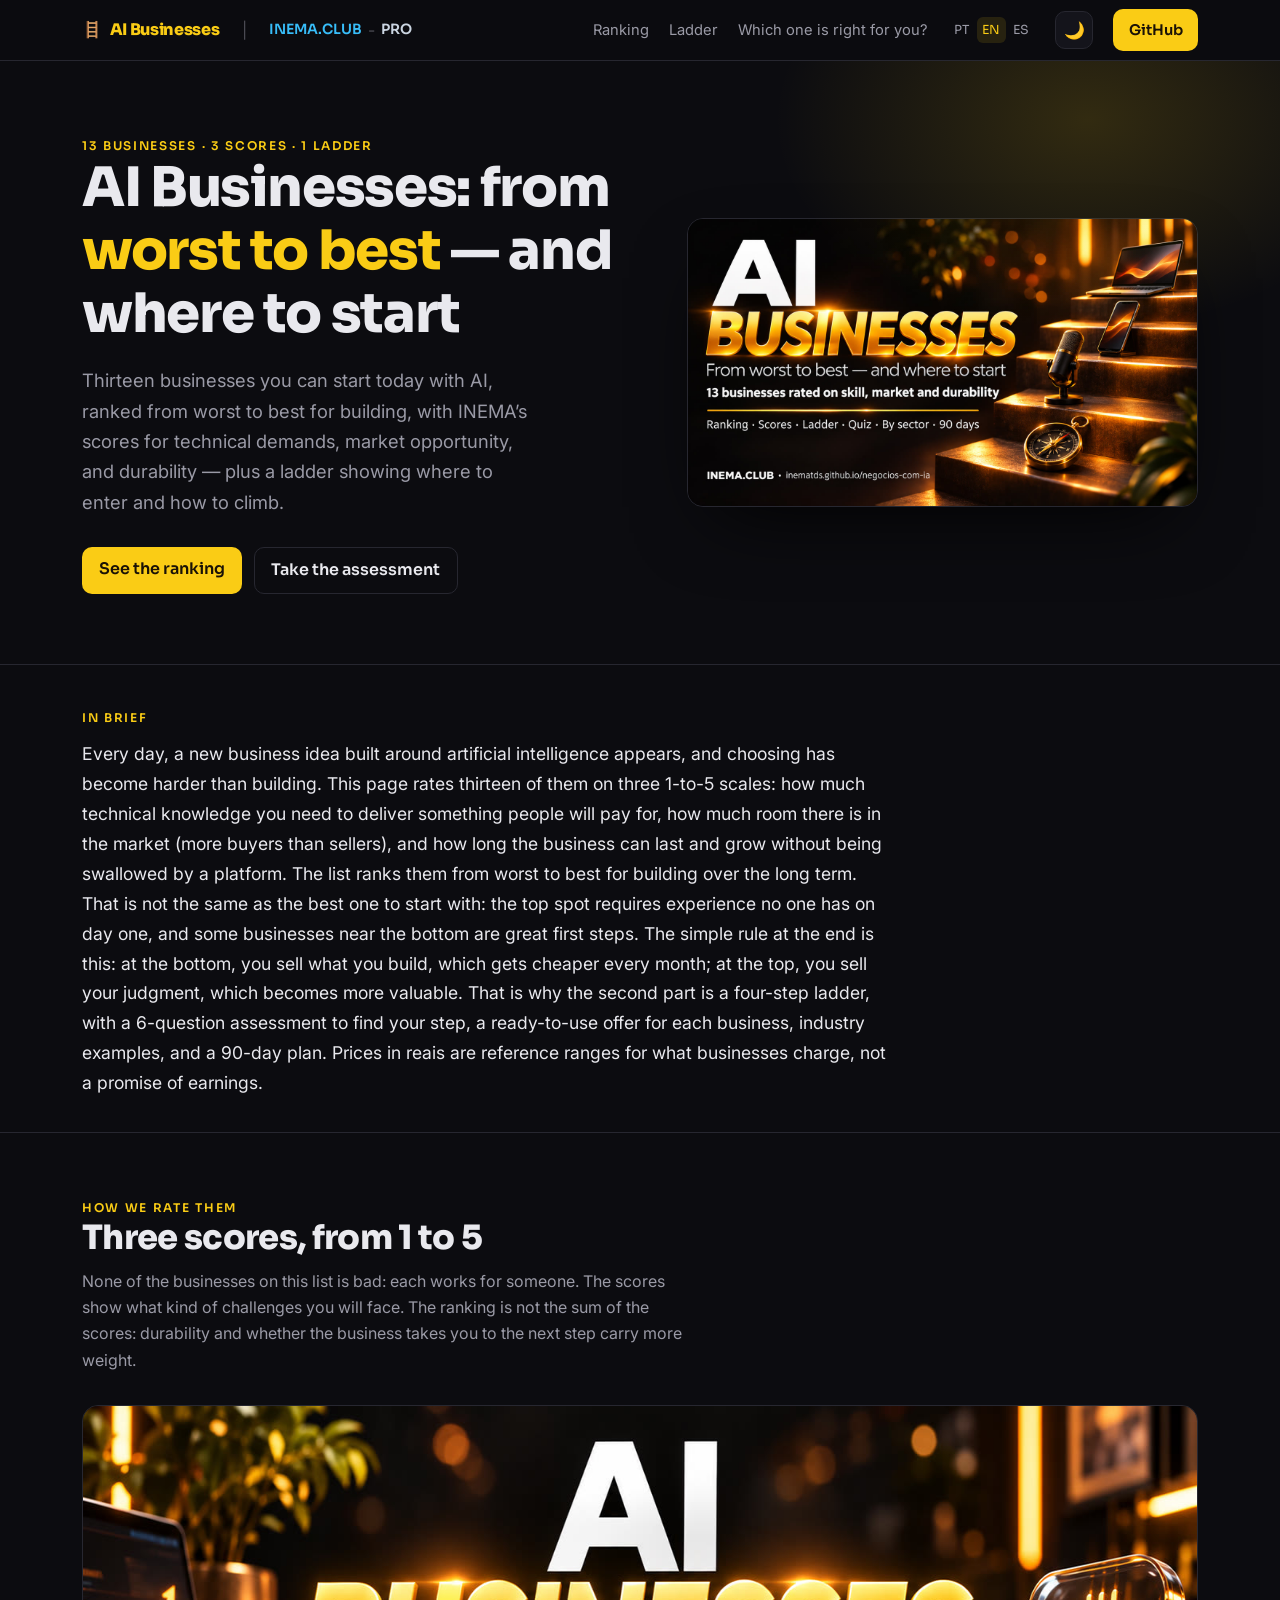
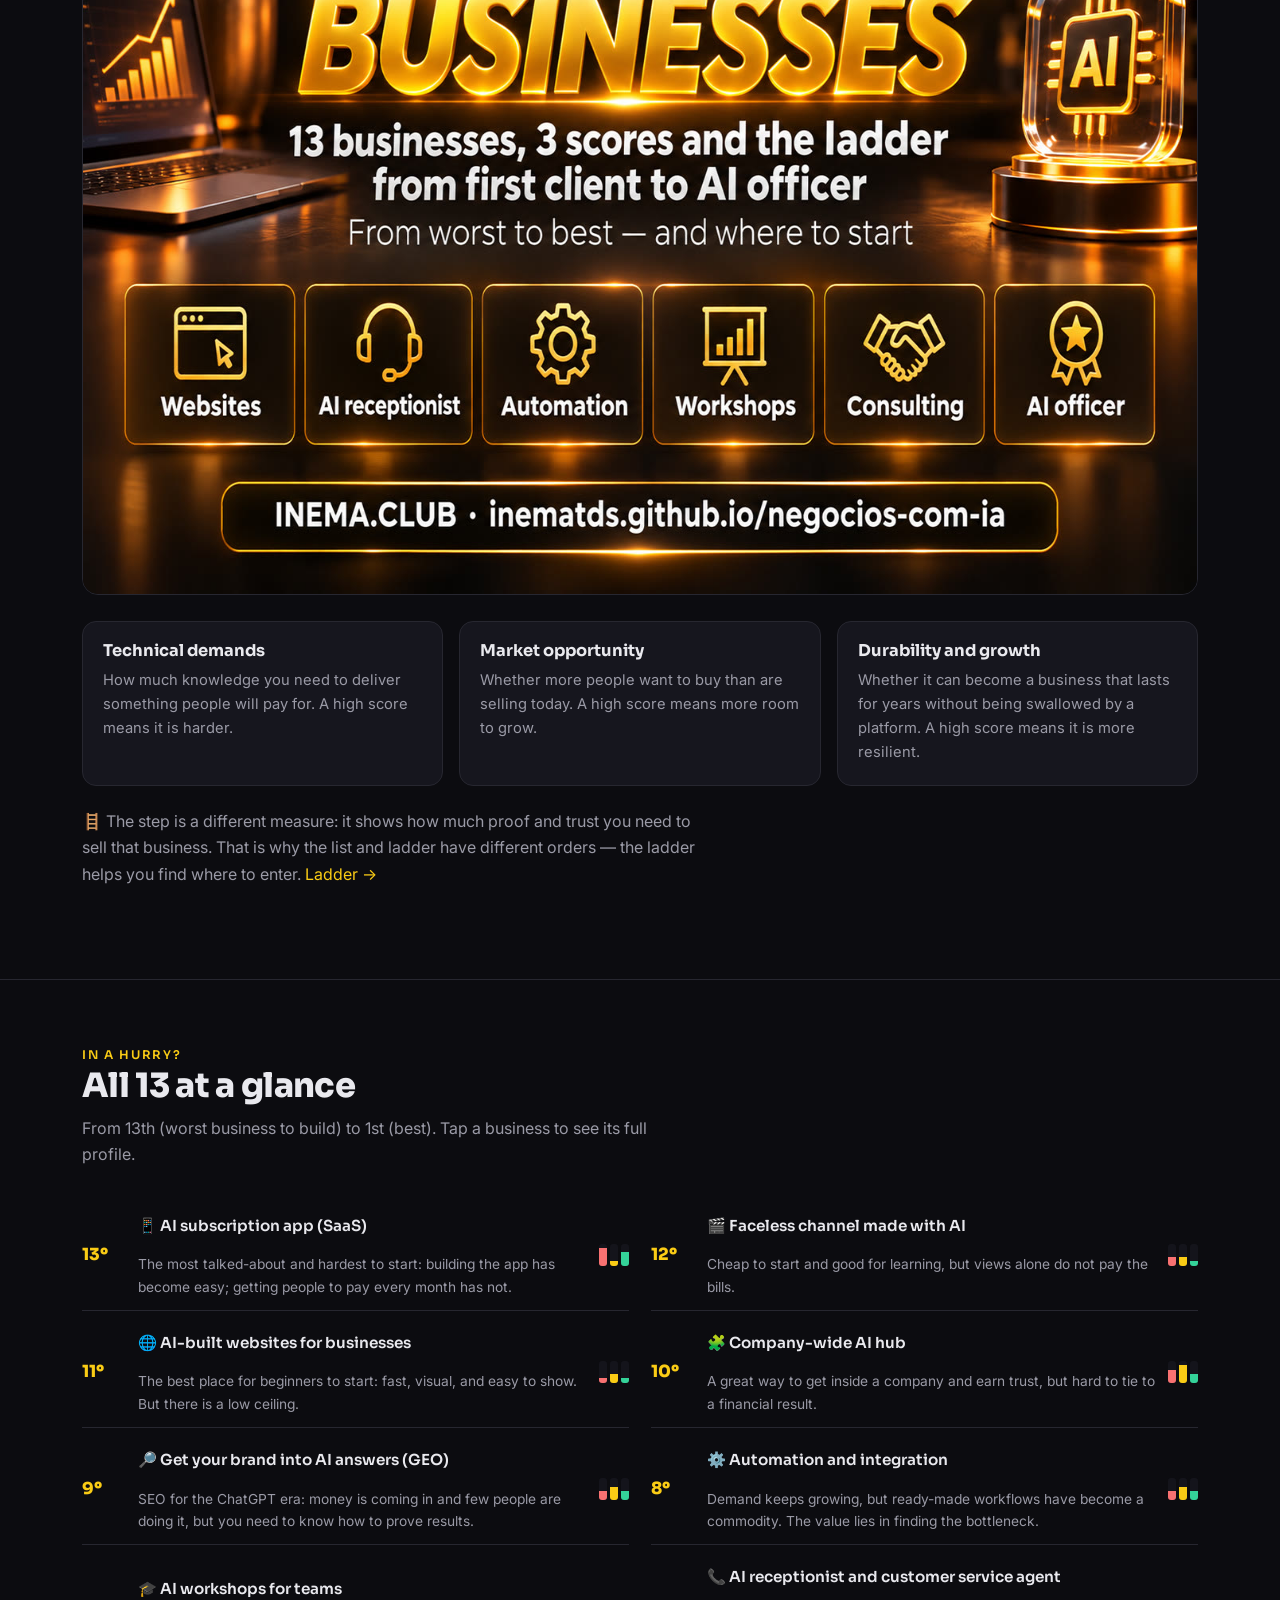
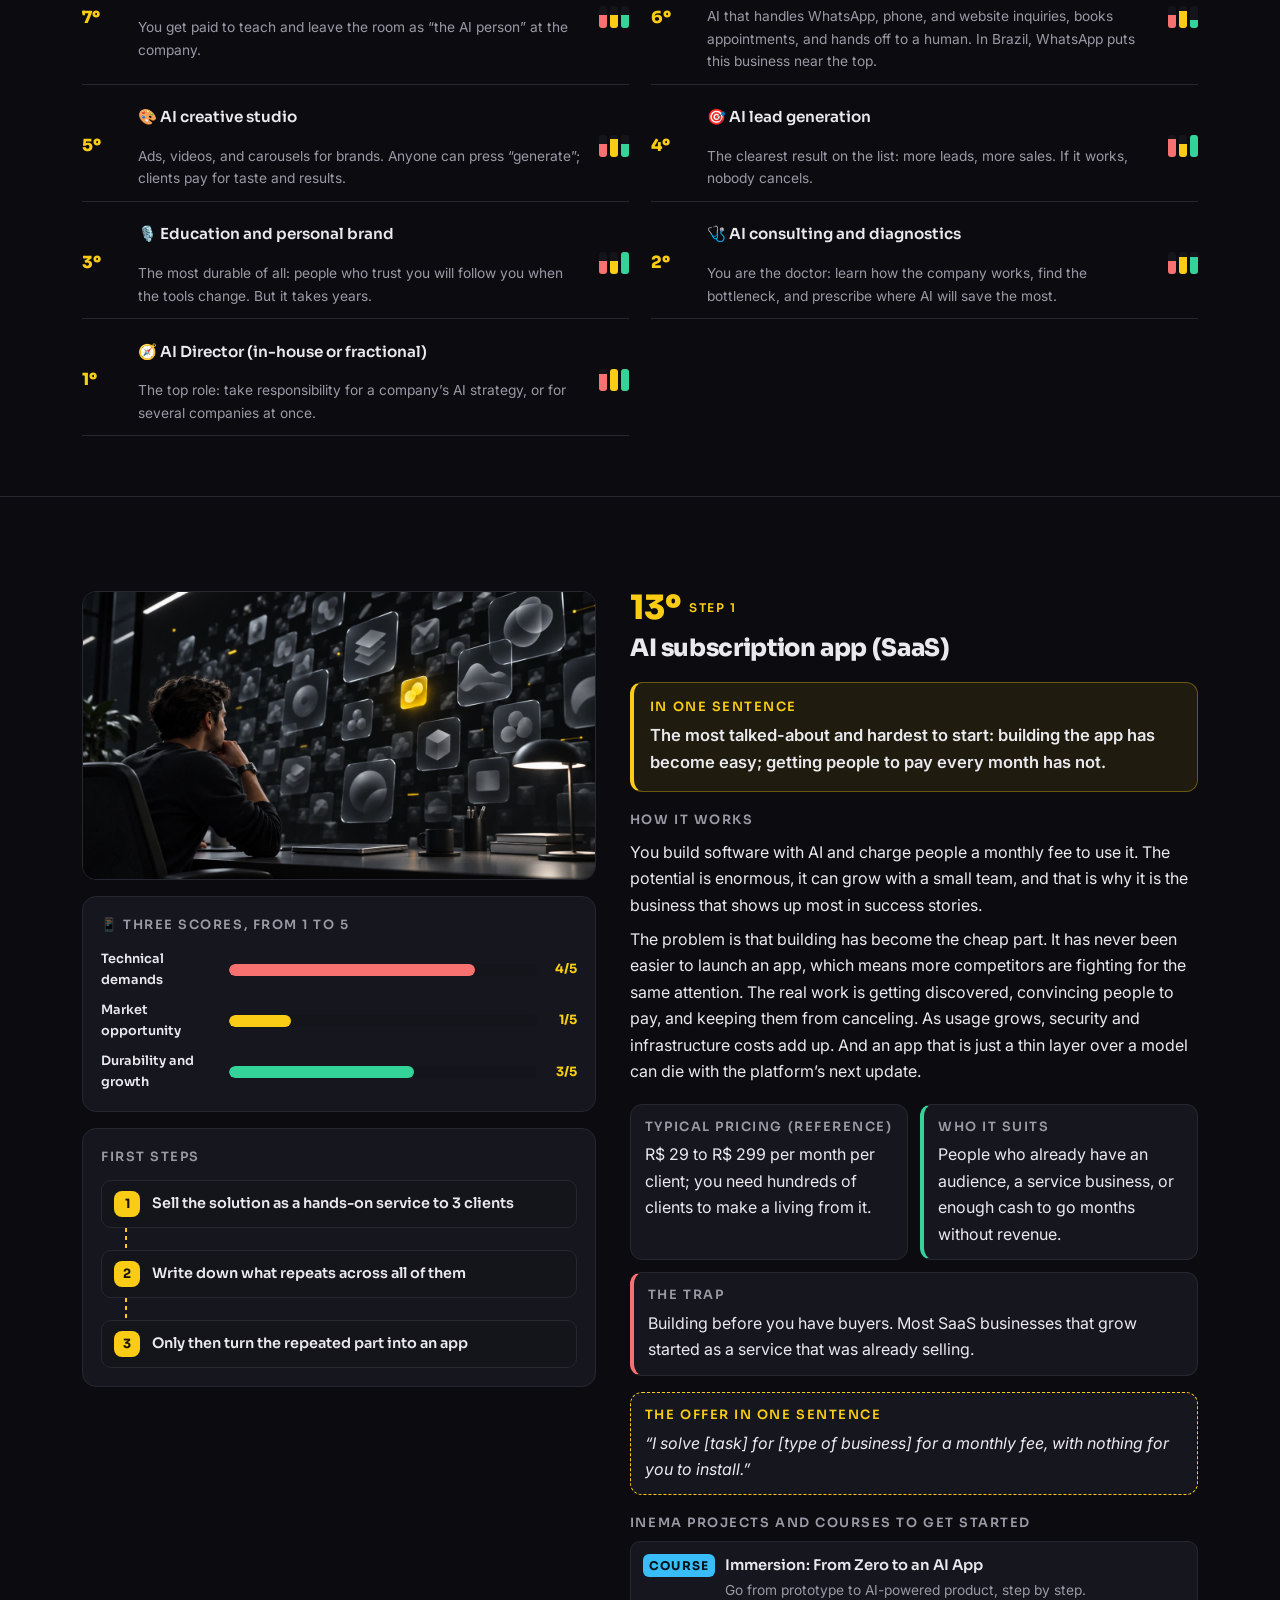
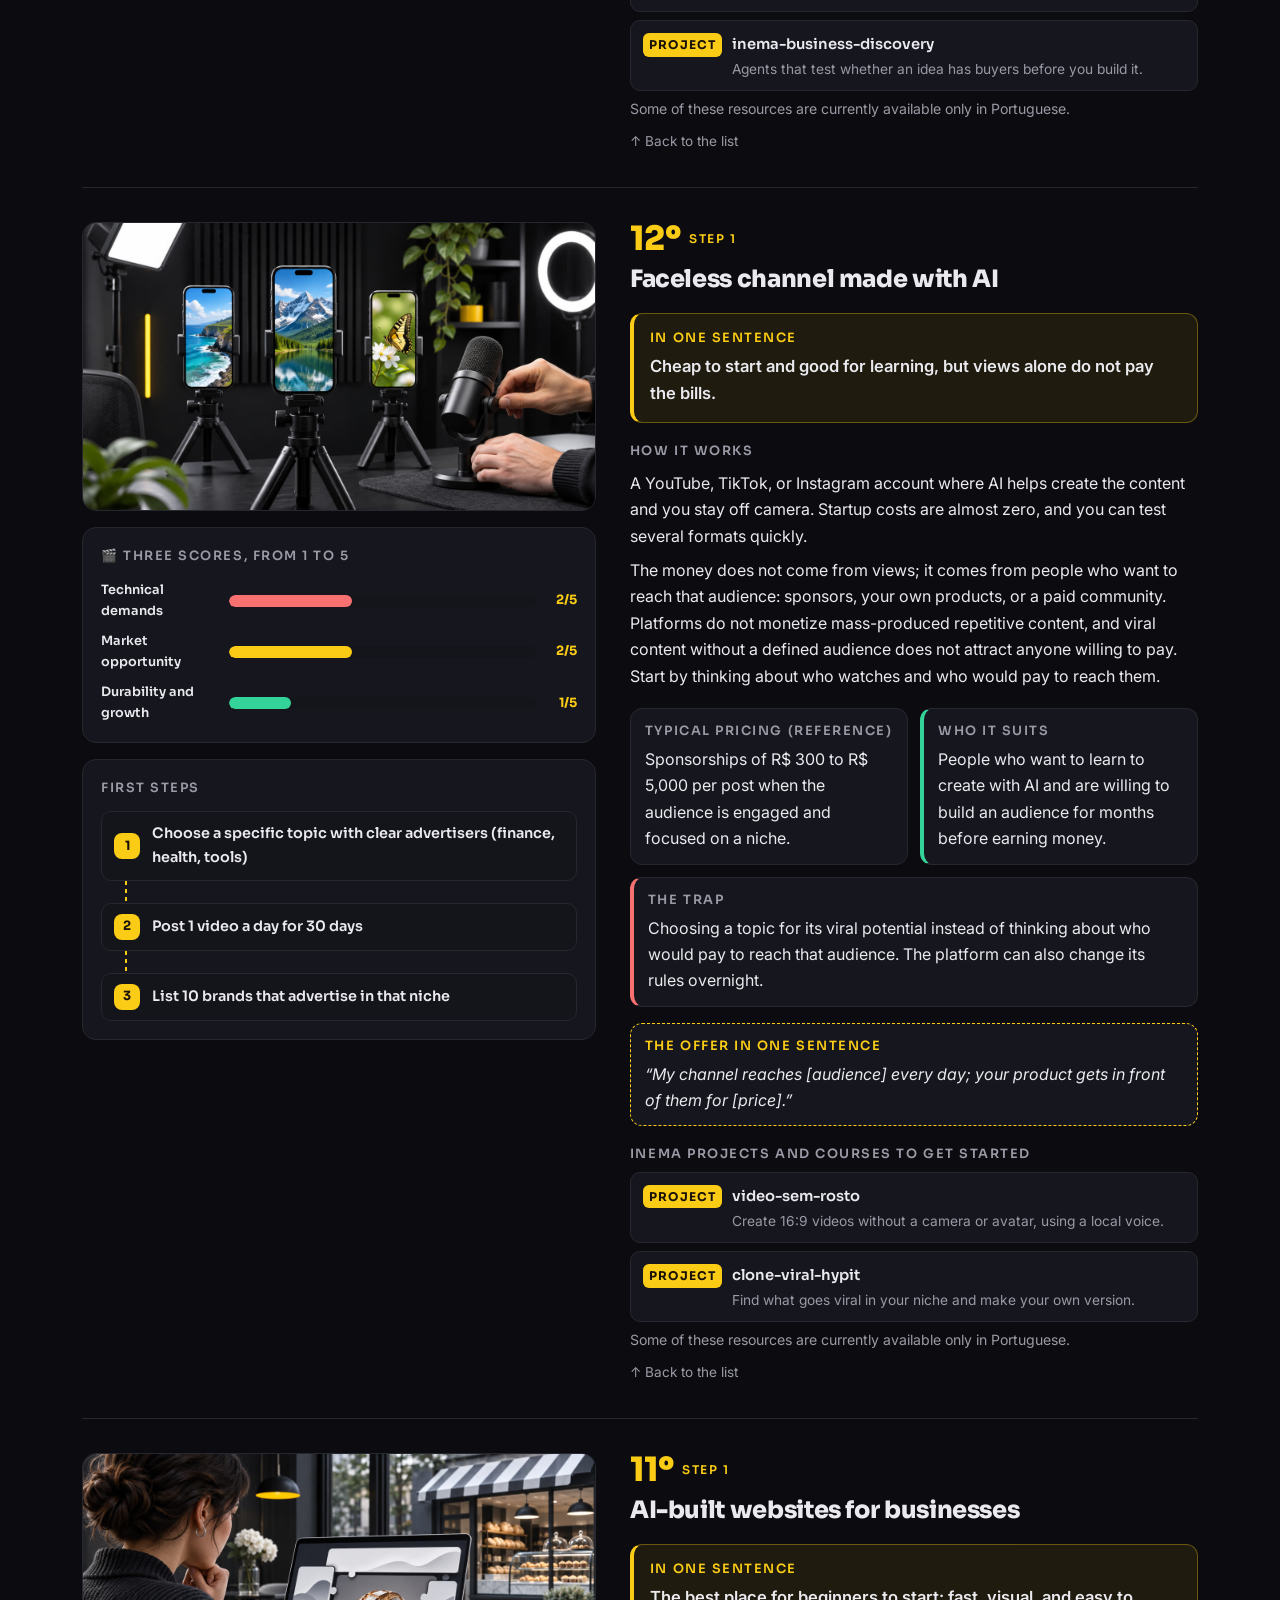
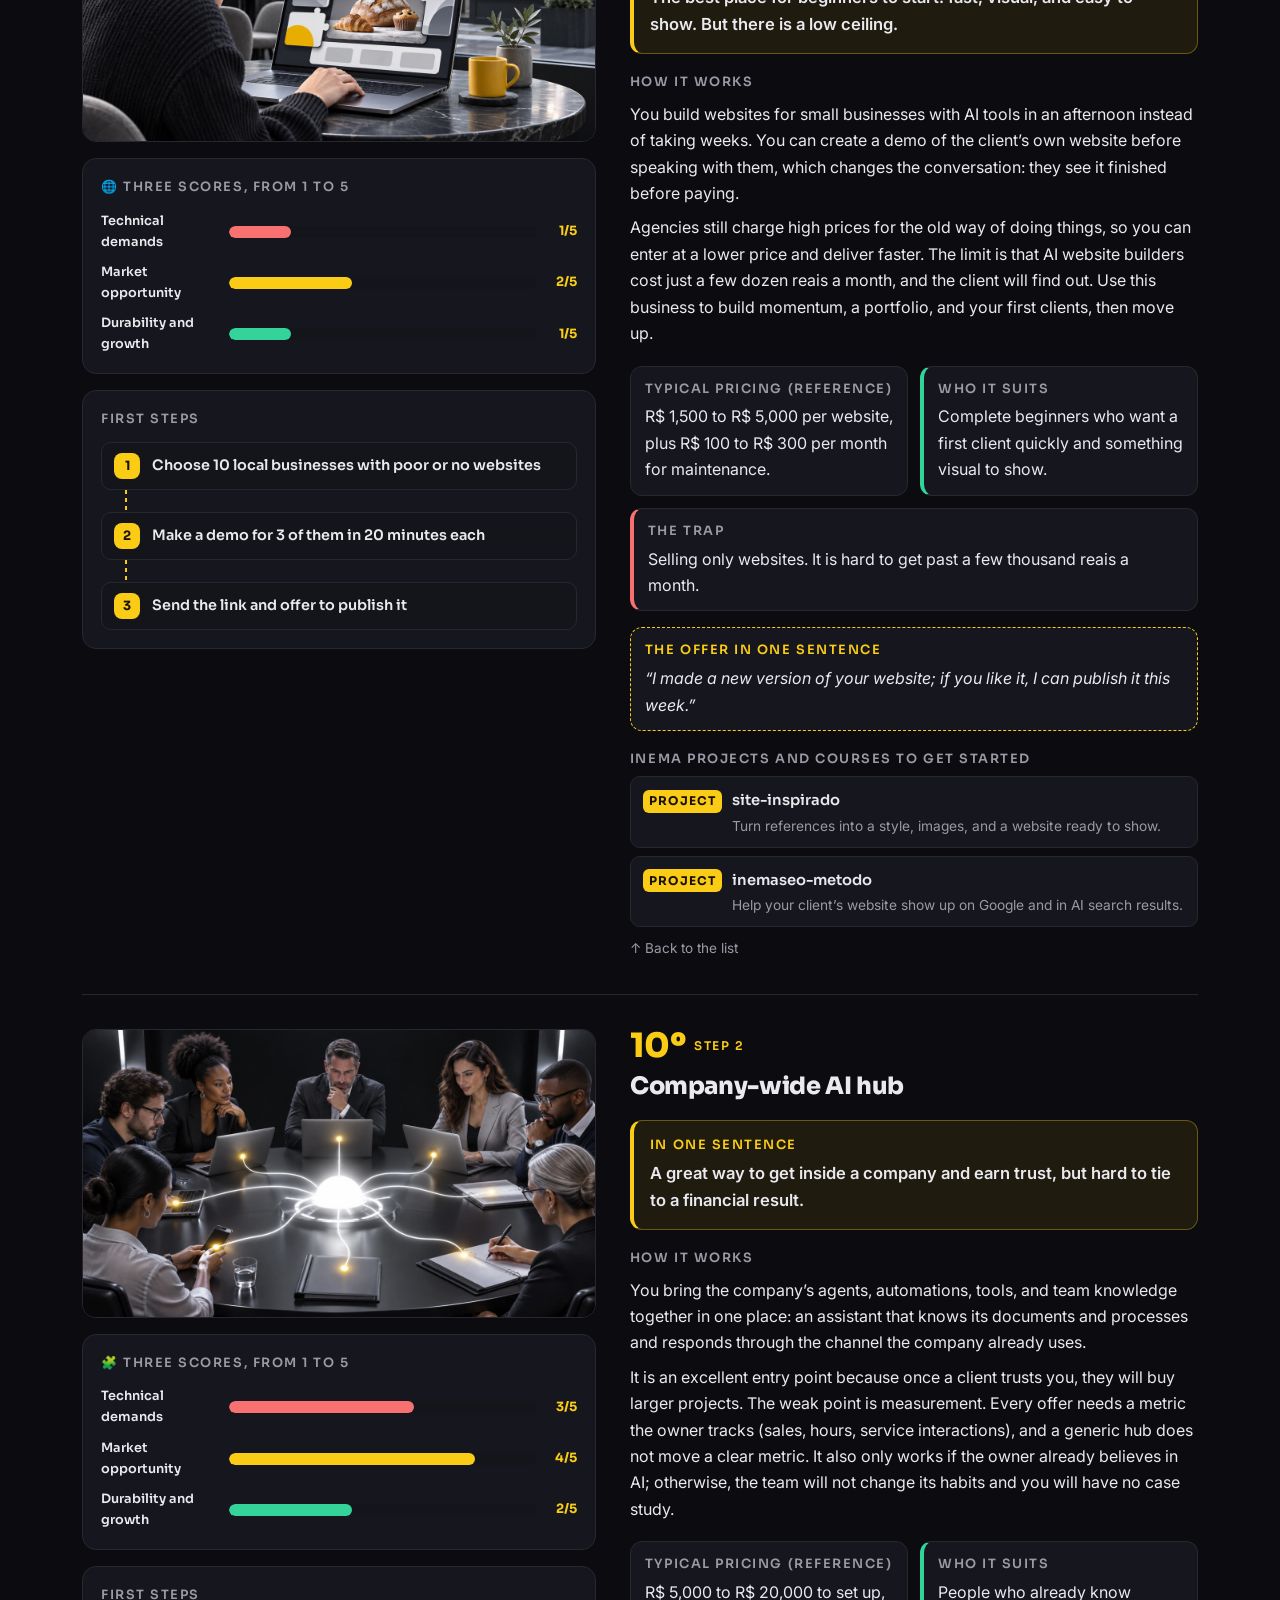
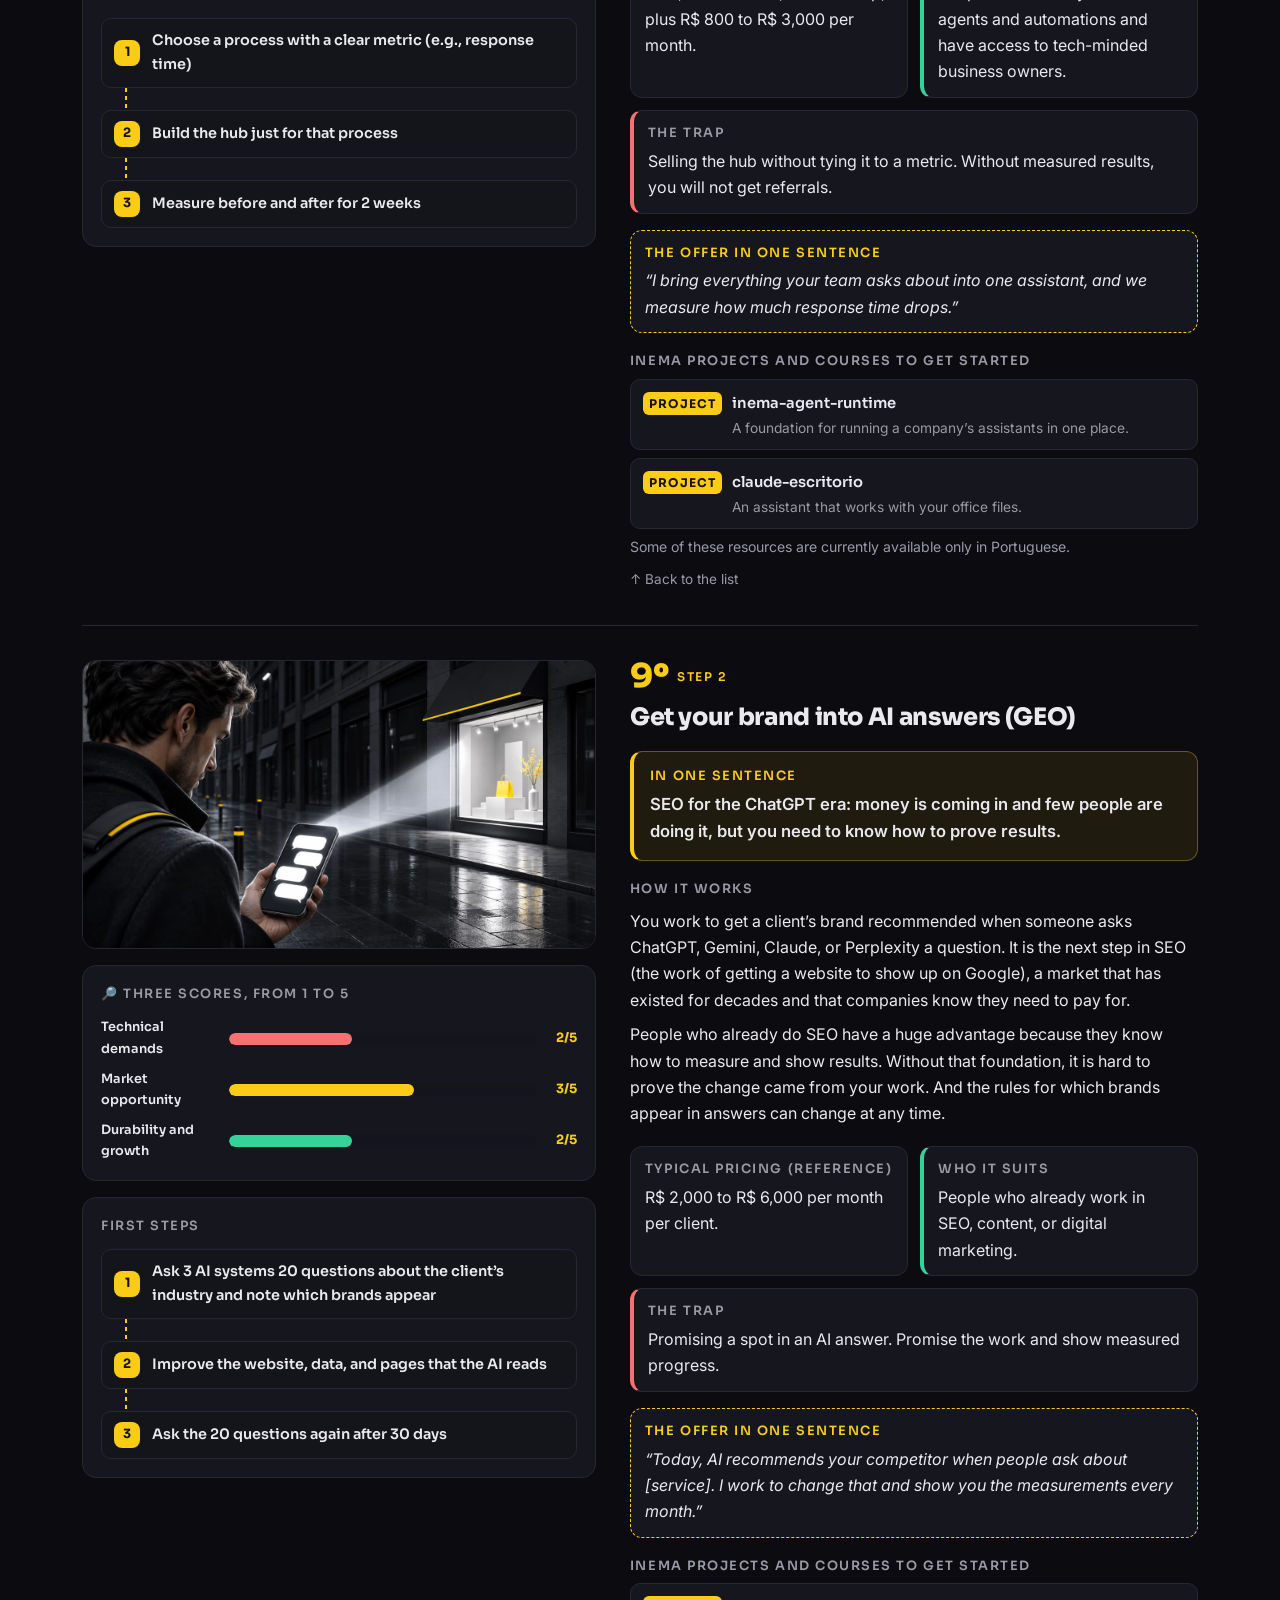
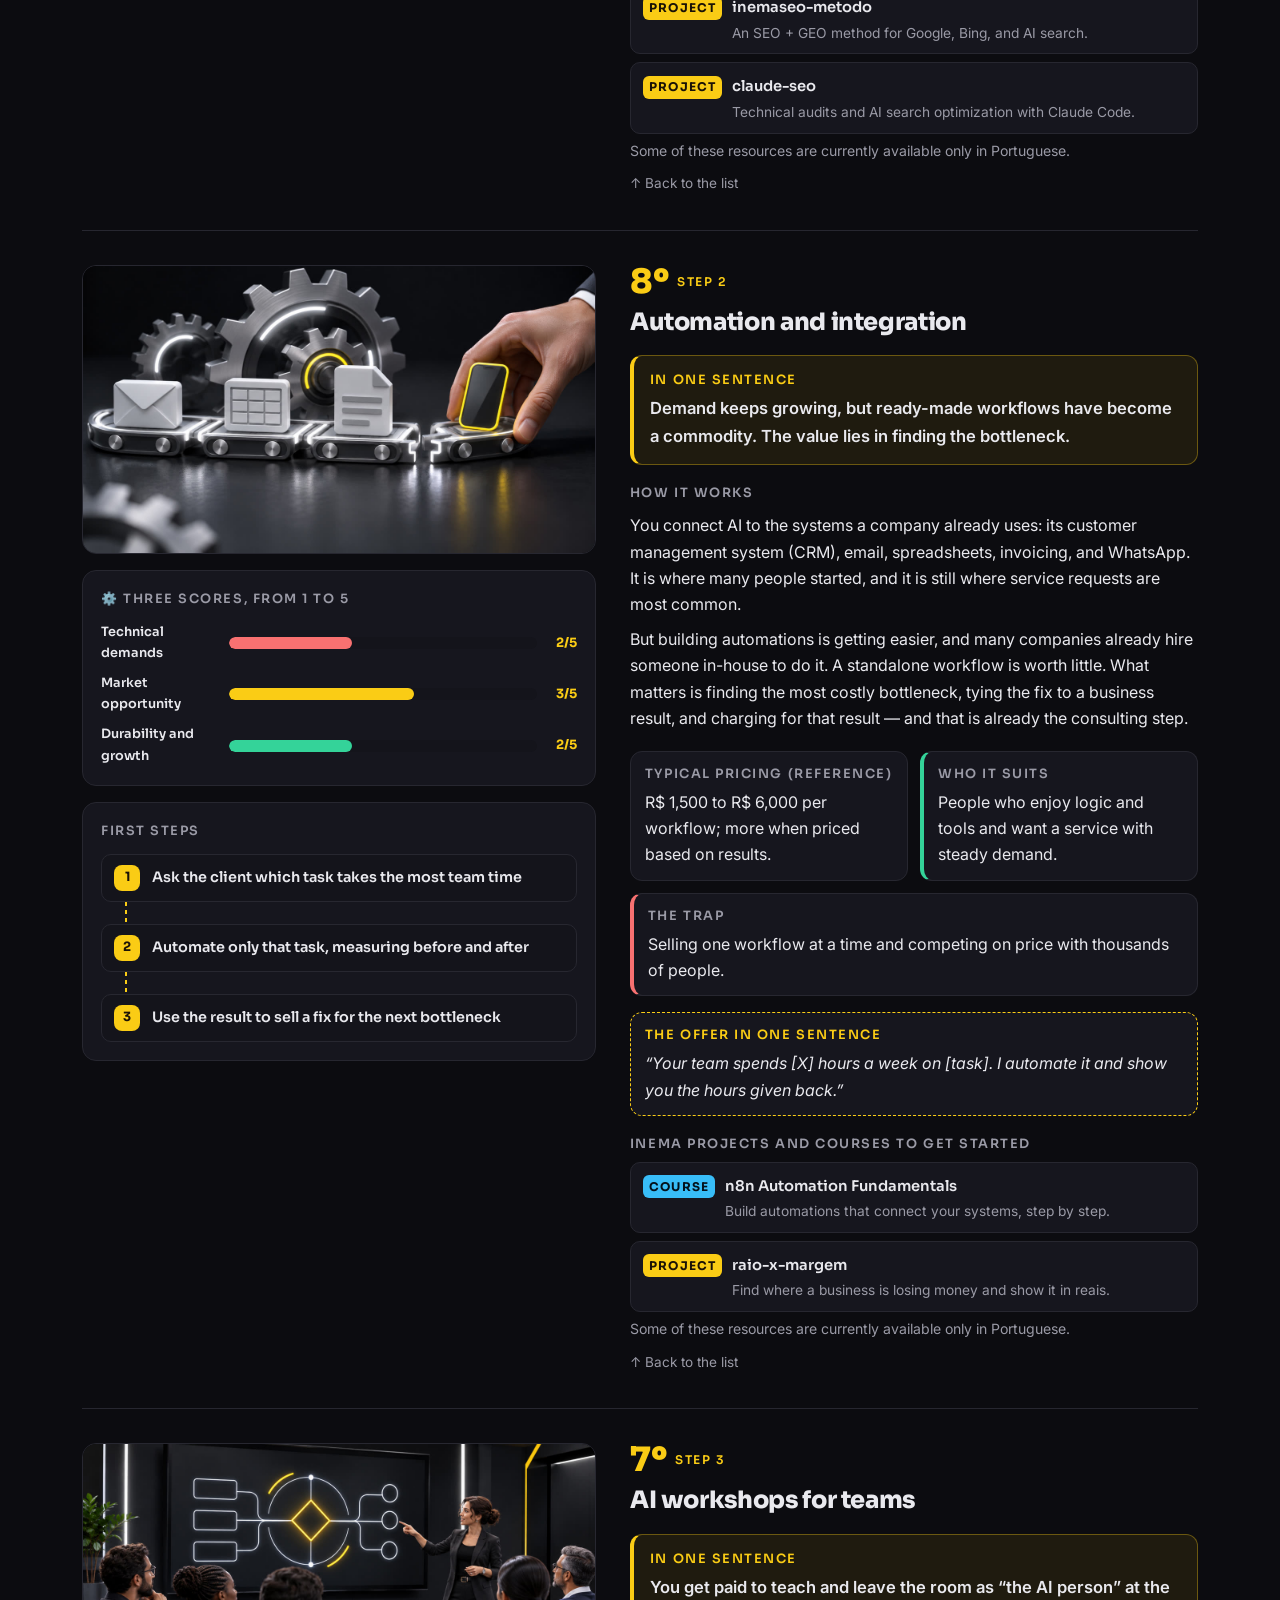
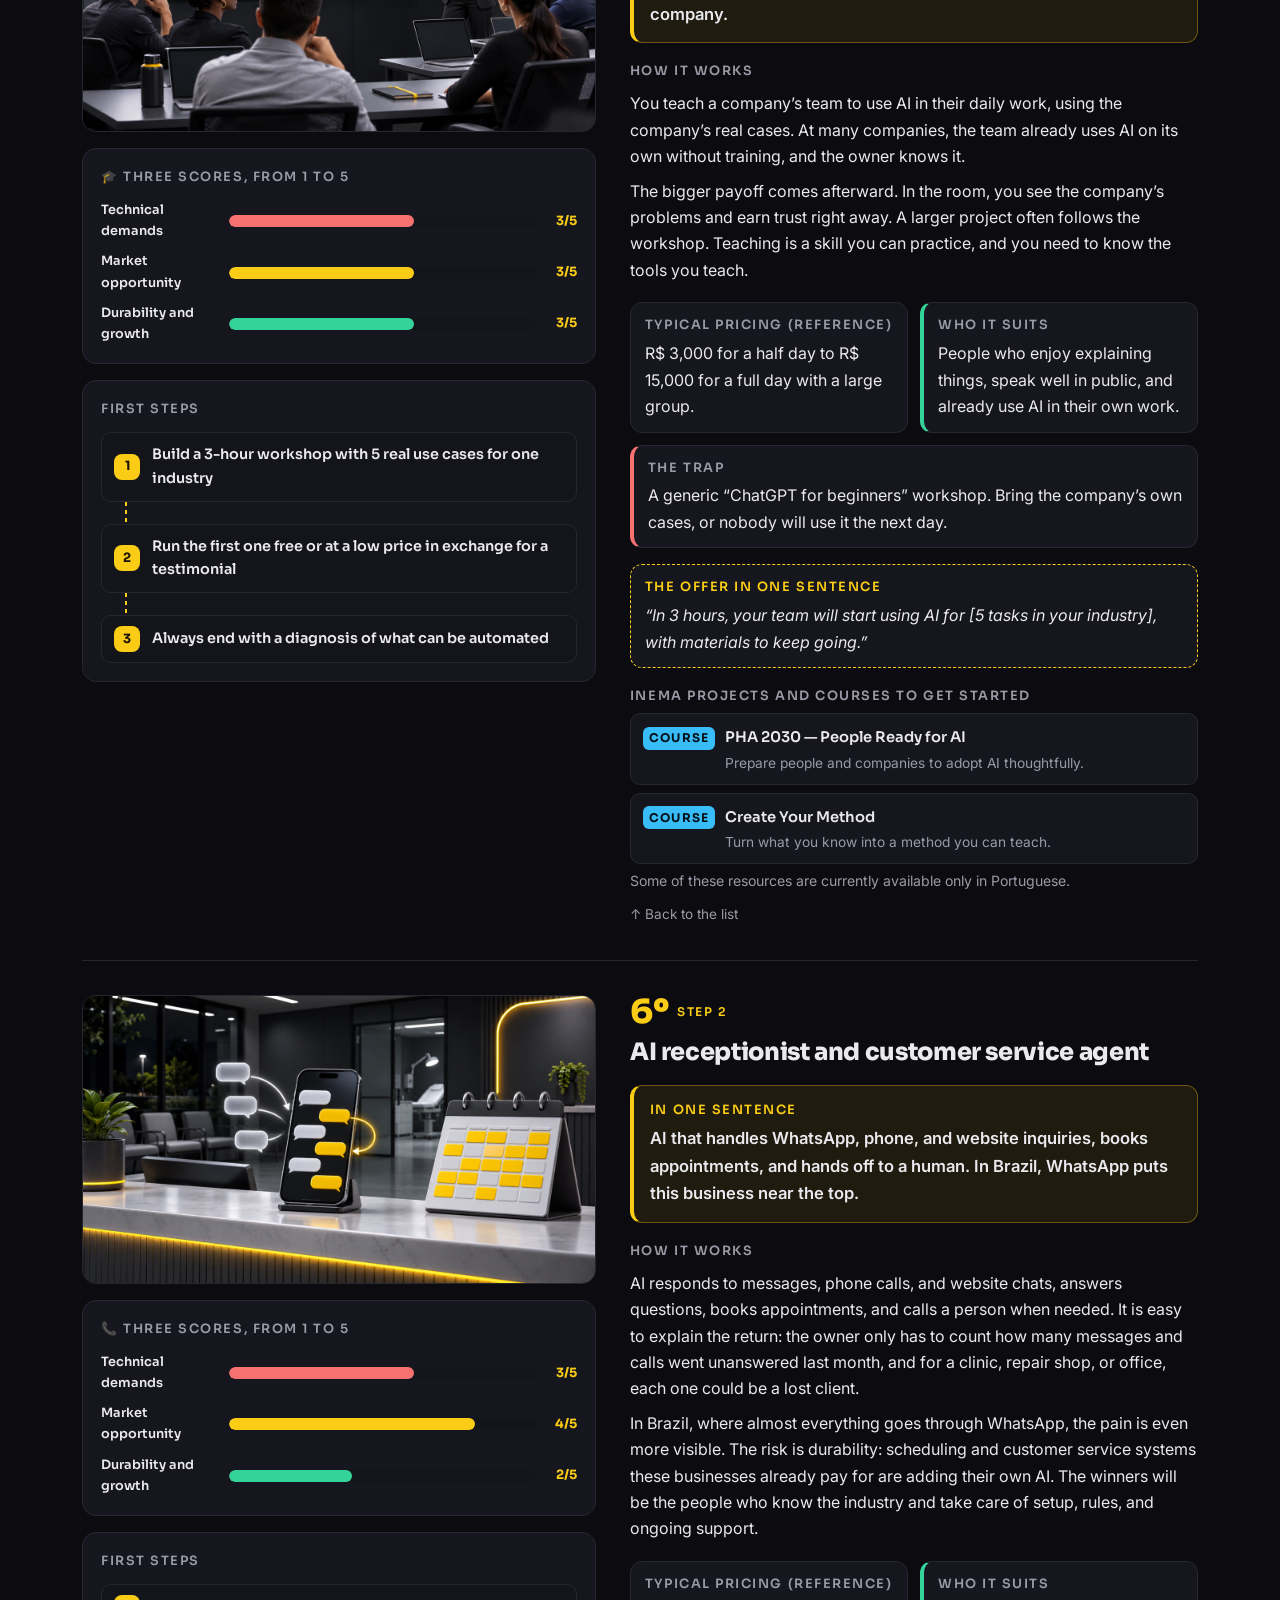
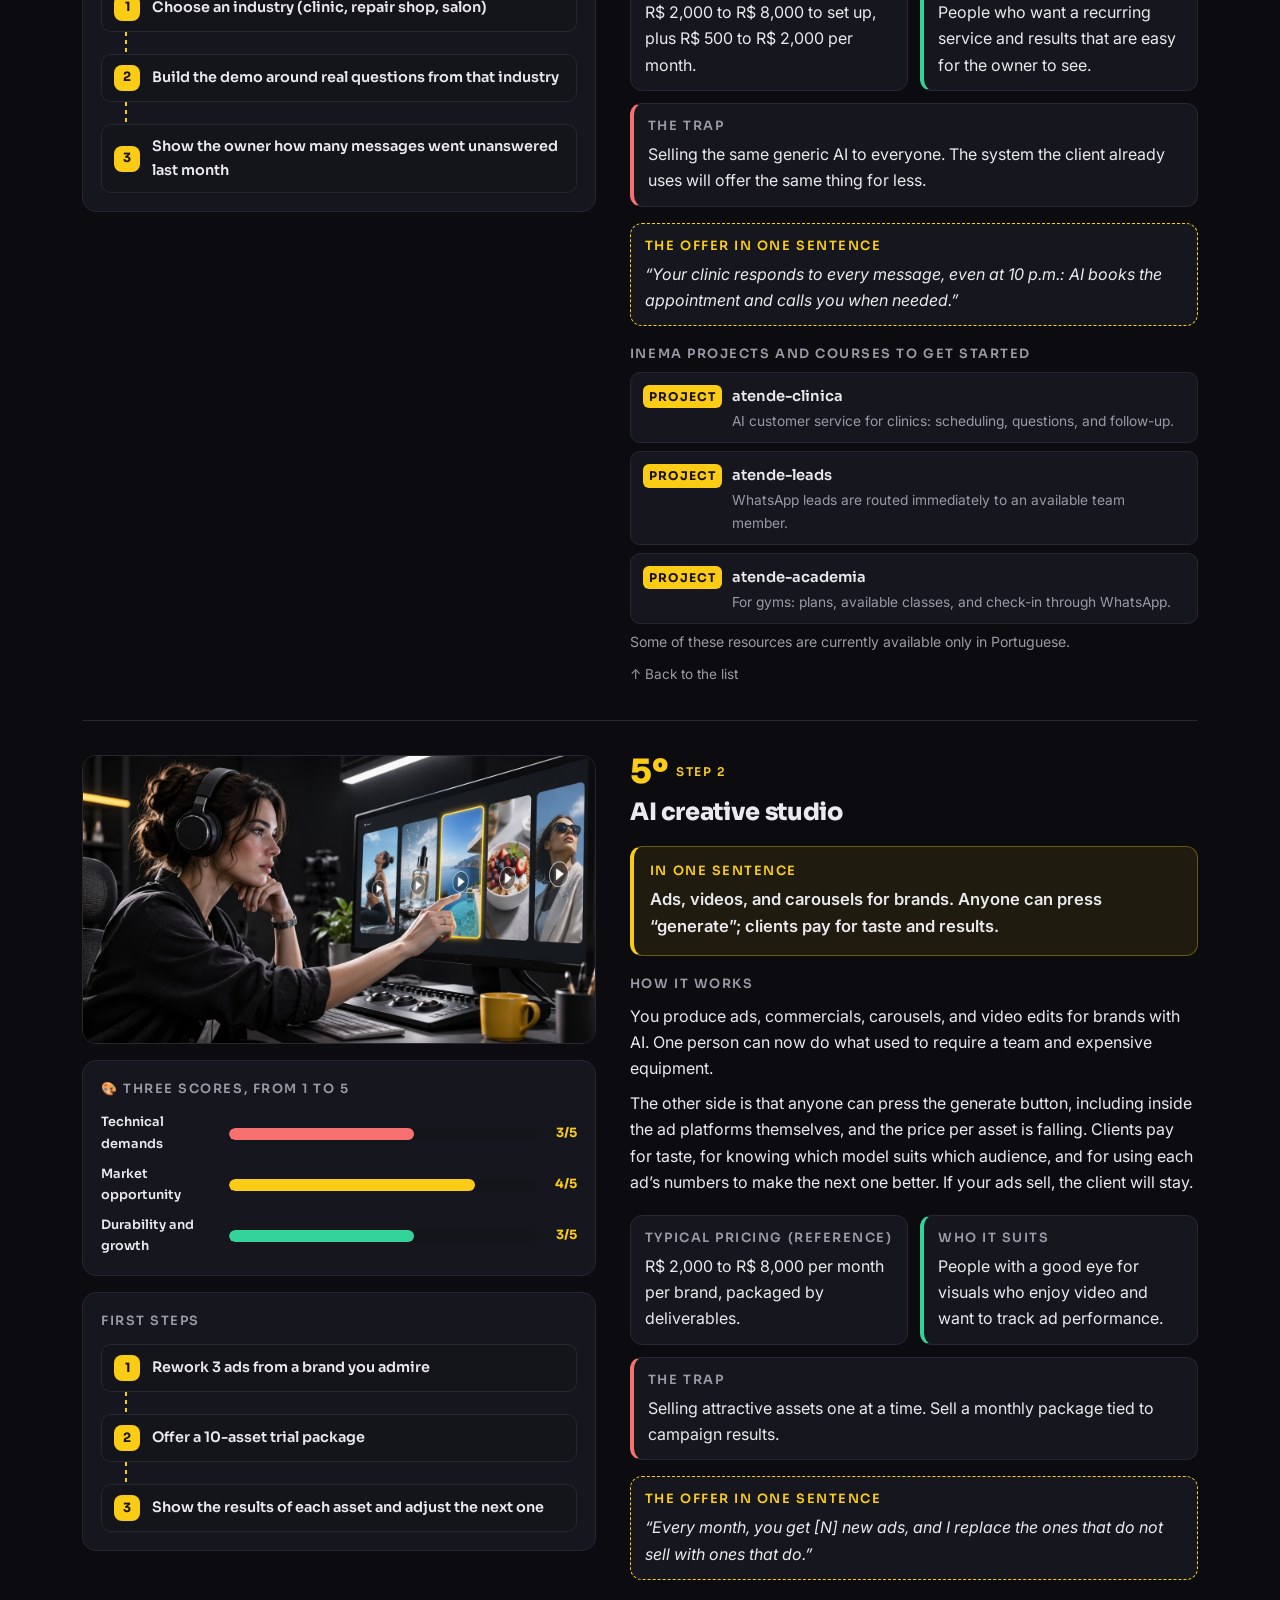
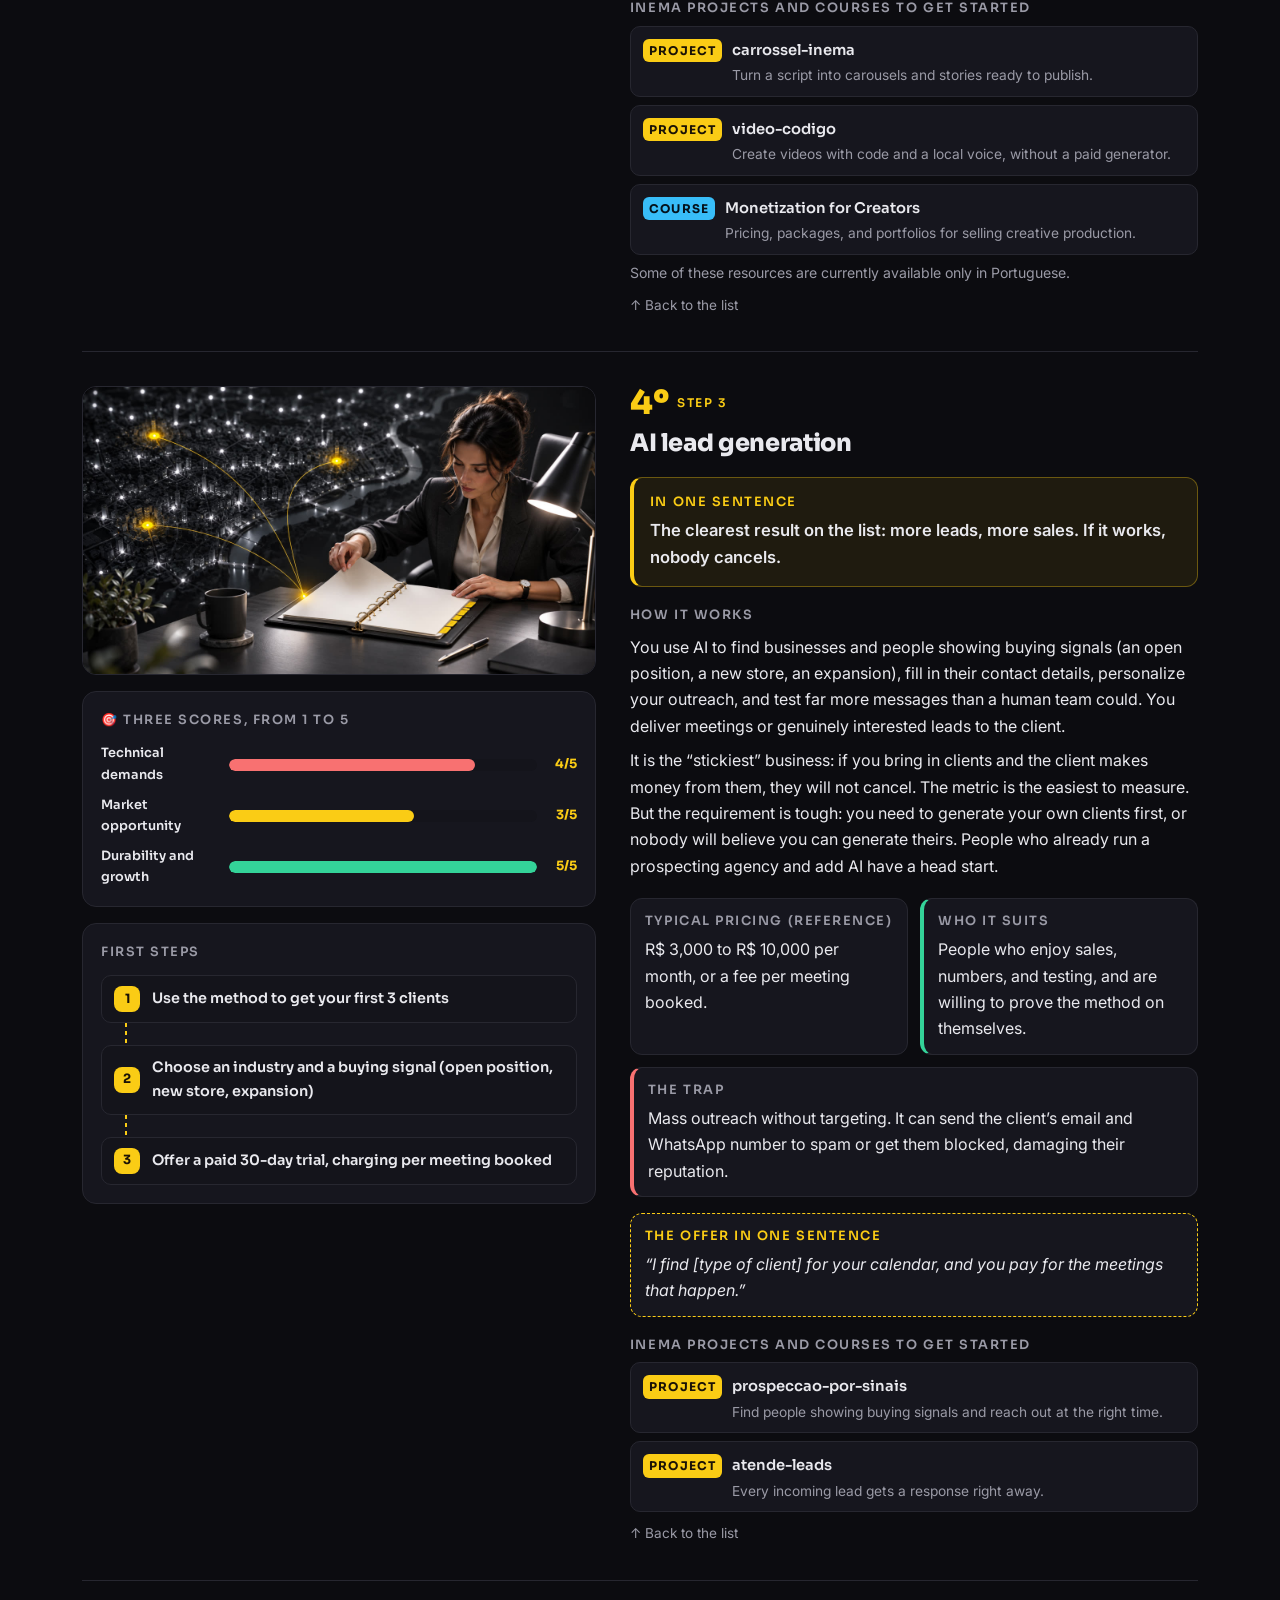
==== commit d0662c08: "Revisão: ranking do pior ao melhor negócio + por onde começar, teste cobre os 13, ofertas sem promes" ====
--- a/guia/en/index.html
+++ b/guia/en/index.html
@@ -3,13 +3,13 @@
 <head>
 <meta charset="utf-8">
 <meta name="viewport" content="width=device-width, initial-scale=1">
-<title>AI Businesses: 13 Ideas Ranked from Worst to Best for Getting Started — and the Ladder to Climb</title>
-<meta name="description" content="Thirteen businesses you can start with AI, evaluated by INEMA for technical demands, market opportunity, and durability. Plus a 6-question assessment, ready-to-use offers by industry, and a 90-day plan.">
-<meta property="og:title" content="AI Businesses: 13 Ideas Ranked from Worst to Best for Getting Started — and the Ladder to Climb">
-<meta property="og:description" content="Thirteen businesses you can start with AI, evaluated by INEMA for technical demands, market opportunity, and durability. Plus a 6-question assessment, ready-to-use offers by industry, and a 90-day plan.">
+<title>AI Businesses: 13 from Worst to Best — and Where to Start</title>
+<meta name="description" content="Thirteen businesses you can start with artificial intelligence, rated by INEMA for technical demands, market opportunity, and durability. Plus a 6-question assessment, ready-to-use offers by industry, and a 90-day plan.">
+<meta property="og:title" content="AI Businesses: 13 from Worst to Best — and Where to Start">
+<meta property="og:description" content="Thirteen businesses you can start with artificial intelligence, rated by INEMA for technical demands, market opportunity, and durability. Plus a 6-question assessment, ready-to-use offers by industry, and a 90-day plan.">
 <meta property="og:image" content="https://inematds.github.io/negocios-com-ia/guia/assets/banner-en.jpg">
 <link rel="canonical" href="https://inematds.github.io/negocios-com-ia/guia/en/">
-<link rel="alternate" hreflang="pt-BR" href="https://inematds.github.io/negocios-com-ia/guia/en/"><link rel="alternate" hreflang="en" href="https://inematds.github.io/negocios-com-ia/guia/en/en/"><link rel="alternate" hreflang="es" href="https://inematds.github.io/negocios-com-ia/guia/es/en/">
+<link rel="alternate" hreflang="pt-BR" href="https://inematds.github.io/negocios-com-ia/guia/"><link rel="alternate" hreflang="en" href="https://inematds.github.io/negocios-com-ia/guia/en/"><link rel="alternate" hreflang="es" href="https://inematds.github.io/negocios-com-ia/guia/es/">
 <link rel="preconnect" href="https://fonts.googleapis.com">
 <link rel="preconnect" href="https://fonts.gstatic.com" crossorigin>
 <link href="https://fonts.googleapis.com/css2?family=Sora:wght@400;600;800&family=Inter:wght@400;500;600&display=swap" rel="stylesheet">
@@ -178,6 +178,10 @@
 .det .pn a.nx{text-align:right;grid-column:2}
 @media(max-width:560px){.det .pn{grid-template-columns:1fr}.det .pn a.nx{grid-column:1}}
 
+.q .lbl,.facts .f small,.ofr small,.q .curta small,.diag .dt{font-size:.8rem!important}
+ul.rel .tp{font-size:.75rem!important}
+.rk li a{display:block;padding:.35em 0;min-height:40px}
+.esc .dg li a{display:block;padding:.45em 0}
 /* notas */
 .nt{display:grid;gap:9px}
 .nt .r{display:grid;grid-template-columns:118px minmax(0,1fr) 30px;gap:10px;align-items:center;font-family:Sora;font-size:.8rem;font-weight:600}
@@ -257,7 +261,7 @@
   <span class="sep">|</span>
   <span class="clubpro"><a class="inema" href="https://inema.club" target="_blank" rel="noopener">INEMA.CLUB</a><span class="sep">-</span><a class="pro" href="https://inema.pro" target="_blank" rel="noopener">PRO</a></span>
   <div class="links">
-    <a class="sec" href="#lista">Ranking</a><a class="sec" href="escada/">Ladder</a><a class="sec" href="escada/#teste">Which one is yours?</a>
+    <a class="sec" href="#lista">Ranking</a><a class="sec" href="escada/">Ladder</a><a class="sec" href="escada/#teste">Which one is right for you?</a>
     <span class="lang"><a href="../">PT</a><a class="on" href="../en/">EN</a><a href="../es/">ES</a></span>
     <button class="tgl" id="themeToggle" aria-label="Toggle theme" title="Toggle theme">🌙</button>
     <a class="btn" href="https://github.com/inematds/negocios-com-ia" target="_blank" rel="noopener">GitHub</a>
@@ -266,31 +270,32 @@
 <header class="hero" id="top"><div class="glow"></div><div class="wrap">
   <div>
     <span class="chip">13 businesses · 3 scores · 1 ladder</span>
-    <h1>AI Businesses: from <span class="amb">worst to best</span> for getting started</h1>
-    <p class="lead">Thirteen businesses you can start with AI today, with INEMA’s scores for technical demands, market opportunity, and durability — and a path to move from one to the next.</p>
+    <h1>AI Businesses: from <span class="amb">worst to best</span> — and where to start</h1>
+    <p class="lead">Thirteen businesses you can start today with AI, ranked from worst to best for building, with INEMA’s scores for technical demands, market opportunity, and durability — plus a ladder showing where to enter and how to climb.</p>
     <div class="cta"><a class="btn" href="#lista">See the ranking</a><a class="btn ghost" href="escada/#teste">Take the assessment</a></div>
   </div>
   <figure><img src="../assets/banner-en.jpg" alt="AI Businesses banner: from worst to best for getting started" width="1400" height="788"></figure>
 </div></header>
 <section class="resumo"><div class="wrap">
   <span class="chip">In brief</span>
-  <p>Every day, a new business idea built around AI appears, and choosing has become harder than building. This page evaluates thirteen of them with three scores from 1 to 5: how much technical knowledge you need to deliver something someone will pay for, how much room there is in the market (more buyers than sellers), and how long the business can last and grow without being swallowed by a platform. The list ranks them from worst to best for people just starting out. The rule that emerges at the end is simple: at the bottom, you sell what you build, which gets cheaper every month; at the top, you sell your judgment, which gets more valuable. That’s why the second part is a four-step ladder, with a 6-question assessment to find your step, a ready-to-use offer for each business, industry examples, and a 90-day plan. The prices in Brazilian reais are reference ranges for what people charge, not a promise of earnings.</p>
+  <p>Every day, a new business idea built around artificial intelligence appears, and choosing has become harder than building. This page rates thirteen of them on three 1-to-5 scales: how much technical knowledge you need to deliver something people will pay for, how much room there is in the market (more buyers than sellers), and how long the business can last and grow without being swallowed by a platform. The list ranks them from worst to best for building over the long term. That is not the same as the best one to start with: the top spot requires experience no one has on day one, and some businesses near the bottom are great first steps. The simple rule at the end is this: at the bottom, you sell what you build, which gets cheaper every month; at the top, you sell your judgment, which becomes more valuable. That is why the second part is a four-step ladder, with a 6-question assessment to find your step, a ready-to-use offer for each business, industry examples, and a 90-day plan. Prices in reais are reference ranges for what businesses charge, not a promise of earnings.</p>
 </div></section>
 <section id="notas"><div class="wrap">
-  <span class="chip">How we scored them</span><h2>Three scores, from 1 to 5</h2><p class="sub">None of the businesses on this list are bad: they all work for someone. The scores show what kind of challenge you’ll face.</p>
+  <span class="chip">How we rate them</span><h2>Three scores, from 1 to 5</h2><p class="sub">None of the businesses on this list is bad: each works for someone. The scores show what kind of challenges you will face. The ranking is not the sum of the scores: durability and whether the business takes you to the next step carry more weight.</p>
   <figure class="big"><img src="../assets/banner-grade-en.jpg" alt="AI Businesses banner: from worst to best for getting started" loading="lazy" width="1400" height="788"></figure>
-  <div class="grid g4" style="grid-template-columns:repeat(auto-fit,minmax(220px,1fr))"><div class="card"><h3>Technical demands</h3><p>How much knowledge you need to deliver something someone will pay for. A high score means it’s harder.</p></div><div class="card"><h3>Market opportunity</h3><p>Whether more people want to buy than are currently selling. A high score means more opportunity.</p></div><div class="card"><h3>Durability and growth</h3><p>Whether it can become a business that lasts for years without being swallowed by a platform. A high score means it’s more resilient.</p></div></div>
+  <div class="grid g4" style="grid-template-columns:repeat(auto-fit,minmax(220px,1fr))"><div class="card"><h3>Technical demands</h3><p>How much knowledge you need to deliver something people will pay for. A high score means it is harder.</p></div><div class="card"><h3>Market opportunity</h3><p>Whether more people want to buy than are selling today. A high score means more room to grow.</p></div><div class="card"><h3>Durability and growth</h3><p>Whether it can become a business that lasts for years without being swallowed by a platform. A high score means it is more resilient.</p></div></div>
+  <p class="sub" style="margin-top:1.4em">🪜 The step is a different measure: it shows how much proof and trust you need to sell that business. That is why the list and ladder have different orders — the ladder helps you find where to enter. <a href="escada/#degraus">Ladder →</a></p>
 </div></section>
 <section id="lista" class="rk"><div class="wrap">
-  <span class="chip">In a hurry?</span><h2>All 13 at a glance</h2><p class="sub">From 13th (worst for getting started) to 1st (best). Tap a business to see its full profile.</p>
-  <ol><li><span class="p">13º</span><div><a href="#n13">📱 AI subscription app (SaaS)</a><span class="c">The most talked-about and the hardest to start: building the app is easy; getting people to pay every month isn’t.</span></div><span class="mini" aria-label="4/1/3"><i class="tec" style="--h:80%"></i><i class="mer" style="--h:20%"></i><i class="dur" style="--h:60%"></i></span></li><li><span class="p">12º</span><div><a href="#n12">🎬 Faceless channel made with AI</a><span class="c">Cheap to start and great for learning, but views alone don’t pay the bills.</span></div><span class="mini" aria-label="2/2/1"><i class="tec" style="--h:40%"></i><i class="mer" style="--h:40%"></i><i class="dur" style="--h:20%"></i></span></li><li><span class="p">11º</span><div><a href="#n11">🌐 AI-built websites for businesses</a><span class="c">The best place for a beginner to start: quick, visual, and easy to show. But there’s a low ceiling.</span></div><span class="mini" aria-label="1/2/1"><i class="tec" style="--h:20%"></i><i class="mer" style="--h:40%"></i><i class="dur" style="--h:20%"></i></span></li><li><span class="p">10º</span><div><a href="#n10">🧩 Company AI hub</a><span class="c">A great way to get inside a company and build trust, but hard to connect to a financial result.</span></div><span class="mini" aria-label="3/4/2"><i class="tec" style="--h:60%"></i><i class="mer" style="--h:80%"></i><i class="dur" style="--h:40%"></i></span></li><li><span class="p">9º</span><div><a href="#n09">🔎 Show up in AI answers (GEO)</a><span class="c">It’s SEO for the ChatGPT era: money is coming in and few people are doing it, but you need to know how to prove results.</span></div><span class="mini" aria-label="2/3/2"><i class="tec" style="--h:40%"></i><i class="mer" style="--h:60%"></i><i class="dur" style="--h:40%"></i></span></li><li><span class="p">8º</span><div><a href="#n08">⚙️ Automation and integration</a><span class="c">Demand keeps growing, but ready-made workflows have become a commodity. The value is in finding the bottleneck.</span></div><span class="mini" aria-label="2/3/2"><i class="tec" style="--h:40%"></i><i class="mer" style="--h:60%"></i><i class="dur" style="--h:40%"></i></span></li><li><span class="p">7º</span><div><a href="#n07">🎓 AI workshops for teams</a><span class="c">You get paid to teach and leave the room as the company’s “AI person.”</span></div><span class="mini" aria-label="3/3/3"><i class="tec" style="--h:60%"></i><i class="mer" style="--h:60%"></i><i class="dur" style="--h:60%"></i></span></li><li><span class="p">6º</span><div><a href="#n06">📞 AI customer service and receptionist</a><span class="c">AI that handles WhatsApp, phone calls, and websites, books appointments, and hands off to a human. In Brazil, WhatsApp makes this business a top opportunity.</span></div><span class="mini" aria-label="3/4/2"><i class="tec" style="--h:60%"></i><i class="mer" style="--h:80%"></i><i class="dur" style="--h:40%"></i></span></li><li><span class="p">5º</span><div><a href="#n05">🎨 AI creative studio</a><span class="c">Ads, videos, and carousels for brands. Anyone can hit “generate”; clients pay for taste and results.</span></div><span class="mini" aria-label="3/4/3"><i class="tec" style="--h:60%"></i><i class="mer" style="--h:80%"></i><i class="dur" style="--h:60%"></i></span></li><li><span class="p">4º</span><div><a href="#n04">🎯 AI-powered lead generation</a><span class="c">The clearest result on the list: more leads, more sales. If it works, no one cancels.</span></div><span class="mini" aria-label="4/3/5"><i class="tec" style="--h:80%"></i><i class="mer" style="--h:60%"></i><i class="dur" style="--h:100%"></i></span></li><li><span class="p">3º</span><div><a href="#n03">🎙️ Education and personal brand</a><span class="c">The most durable of all: people who trust you follow you when the tools change. But it takes years.</span></div><span class="mini" aria-label="3/3/5"><i class="tec" style="--h:60%"></i><i class="mer" style="--h:60%"></i><i class="dur" style="--h:100%"></i></span></li><li><span class="p">2º</span><div><a href="#n02">🩺 AI consulting and diagnosis</a><span class="c">You’re the doctor: learn how the company works, find the bottleneck, and prescribe where AI will save the most.</span></div><span class="mini" aria-label="3/4/4"><i class="tec" style="--h:60%"></i><i class="mer" style="--h:80%"></i><i class="dur" style="--h:80%"></i></span></li><li><span class="p">1º</span><div><a href="#n01">🧭 AI director (in-house or fractional)</a><span class="c">The top step: take responsibility for a company’s AI strategy, or several companies’ strategies at once.</span></div><span class="mini" aria-label="4/5/5"><i class="tec" style="--h:80%"></i><i class="mer" style="--h:100%"></i><i class="dur" style="--h:100%"></i></span></li></ol>
+  <span class="chip">In a hurry?</span><h2>All 13 at a glance</h2><p class="sub">From 13th (worst business to build) to 1st (best). Tap a business to see its full profile.</p>
+  <ol><li><span class="p">13º</span><div><a href="#n13">📱 AI subscription app (SaaS)</a><span class="c">The most talked-about and hardest to start: building the app has become easy; getting people to pay every month has not.</span></div><span class="mini" aria-label="4/1/3"><i class="tec" style="--h:80%"></i><i class="mer" style="--h:20%"></i><i class="dur" style="--h:60%"></i></span></li><li><span class="p">12º</span><div><a href="#n12">🎬 Faceless channel made with AI</a><span class="c">Cheap to start and good for learning, but views alone do not pay the bills.</span></div><span class="mini" aria-label="2/2/1"><i class="tec" style="--h:40%"></i><i class="mer" style="--h:40%"></i><i class="dur" style="--h:20%"></i></span></li><li><span class="p">11º</span><div><a href="#n11">🌐 AI-built websites for businesses</a><span class="c">The best place for beginners to start: fast, visual, and easy to show. But there is a low ceiling.</span></div><span class="mini" aria-label="1/2/1"><i class="tec" style="--h:20%"></i><i class="mer" style="--h:40%"></i><i class="dur" style="--h:20%"></i></span></li><li><span class="p">10º</span><div><a href="#n10">🧩 Company-wide AI hub</a><span class="c">A great way to get inside a company and earn trust, but hard to tie to a financial result.</span></div><span class="mini" aria-label="3/4/2"><i class="tec" style="--h:60%"></i><i class="mer" style="--h:80%"></i><i class="dur" style="--h:40%"></i></span></li><li><span class="p">9º</span><div><a href="#n09">🔎 Get your brand into AI answers (GEO)</a><span class="c">SEO for the ChatGPT era: money is coming in and few people are doing it, but you need to know how to prove results.</span></div><span class="mini" aria-label="2/3/2"><i class="tec" style="--h:40%"></i><i class="mer" style="--h:60%"></i><i class="dur" style="--h:40%"></i></span></li><li><span class="p">8º</span><div><a href="#n08">⚙️ Automation and integration</a><span class="c">Demand keeps growing, but ready-made workflows have become a commodity. The value lies in finding the bottleneck.</span></div><span class="mini" aria-label="2/3/2"><i class="tec" style="--h:40%"></i><i class="mer" style="--h:60%"></i><i class="dur" style="--h:40%"></i></span></li><li><span class="p">7º</span><div><a href="#n07">🎓 AI workshops for teams</a><span class="c">You get paid to teach and leave the room as “the AI person” at the company.</span></div><span class="mini" aria-label="3/3/3"><i class="tec" style="--h:60%"></i><i class="mer" style="--h:60%"></i><i class="dur" style="--h:60%"></i></span></li><li><span class="p">6º</span><div><a href="#n06">📞 AI receptionist and customer service agent</a><span class="c">AI that handles WhatsApp, phone, and website inquiries, books appointments, and hands off to a human. In Brazil, WhatsApp puts this business near the top.</span></div><span class="mini" aria-label="3/4/2"><i class="tec" style="--h:60%"></i><i class="mer" style="--h:80%"></i><i class="dur" style="--h:40%"></i></span></li><li><span class="p">5º</span><div><a href="#n05">🎨 AI creative studio</a><span class="c">Ads, videos, and carousels for brands. Anyone can press “generate”; clients pay for taste and results.</span></div><span class="mini" aria-label="3/4/3"><i class="tec" style="--h:60%"></i><i class="mer" style="--h:80%"></i><i class="dur" style="--h:60%"></i></span></li><li><span class="p">4º</span><div><a href="#n04">🎯 AI lead generation</a><span class="c">The clearest result on the list: more leads, more sales. If it works, nobody cancels.</span></div><span class="mini" aria-label="4/3/5"><i class="tec" style="--h:80%"></i><i class="mer" style="--h:60%"></i><i class="dur" style="--h:100%"></i></span></li><li><span class="p">3º</span><div><a href="#n03">🎙️ Education and personal brand</a><span class="c">The most durable of all: people who trust you will follow you when the tools change. But it takes years.</span></div><span class="mini" aria-label="3/3/5"><i class="tec" style="--h:60%"></i><i class="mer" style="--h:60%"></i><i class="dur" style="--h:100%"></i></span></li><li><span class="p">2º</span><div><a href="#n02">🩺 AI consulting and diagnostics</a><span class="c">You are the doctor: learn how the company works, find the bottleneck, and prescribe where AI will save the most.</span></div><span class="mini" aria-label="3/4/4"><i class="tec" style="--h:60%"></i><i class="mer" style="--h:80%"></i><i class="dur" style="--h:80%"></i></span></li><li><span class="p">1º</span><div><a href="#n01">🧭 AI Director (in-house or fractional)</a><span class="c">The top role: take responsibility for a company’s AI strategy, or for several companies at once.</span></div><span class="mini" aria-label="4/5/5"><i class="tec" style="--h:80%"></i><i class="mer" style="--h:100%"></i><i class="dur" style="--h:100%"></i></span></li></ol>
 </div></section>
-<section id="negocios"><div class="wrap"><article class="q" id="n13"><div class="side"><figure><img src="../assets/img/n13.jpg" alt="Illustration of the business: AI subscription app (SaaS)" loading="lazy" width="1280" height="720"></figure><div class="diag"><div class="dt">📱 Three scores, from 1 to 5</div><div class="nt"><div class="r tec"><span>Technical demands</span><div class="tr"><div class="fl" style="--i:0;--w:80%"></div></div><b>4/5</b></div><div class="r mer"><span>Market opportunity</span><div class="tr"><div class="fl" style="--i:1;--w:20%"></div></div><b>1/5</b></div><div class="r dur"><span>Durability and growth</span><div class="tr"><div class="fl" style="--i:2;--w:60%"></div></div><b>3/5</b></div></div></div><div class="diag"><div class="dt">How to get started in 7 days</div><div class="df"><div class="st" data-i style="--i:0"><b>1</b>Sell the solution as a hands-on service to 3 clients</div><div class="ar" data-i style="--i:1" aria-hidden="true"></div><div class="st" data-i style="--i:1"><b>2</b>Write down what repeats across all of them</div><div class="ar" data-i style="--i:2" aria-hidden="true"></div><div class="st" data-i style="--i:2"><b>3</b>Only then turn the repeated part into an app</div></div></div></div><div><span class="pos"><span class="num">13º</span><span class="chip">Step 1</span></span><h3>AI subscription app (SaaS)</h3><div class="curta"><small>In a nutshell</small>The most talked-about and the hardest to start: building the app is easy; getting people to pay every month isn’t.</div><div class="lbl">How it works</div><div class="texto"><p>You build software with help from AI and charge a monthly subscription for people to use it. The potential is enormous, it can grow with a small team, and that’s why it’s the business that shows up most often in success stories.</p><p>The problem is that building has become the cheap part. Thousands of apps launch every week, but people’s attention hasn’t grown. The real business is getting discovered, convincing people to pay, and preventing cancellations. As usage grows, security and infrastructure costs add up. And an app that’s just a shell around a model can die with the platform’s next update.</p></div><div class="facts"><div class="f"><small>What you can charge (reference)</small>R$ 29 to R$ 299 per month per client; you need hundreds of clients to make a living from it.</div><div class="f ok"><small>Who it’s for</small>People who already have an audience, a service business, or enough cash to get through months without revenue.</div><div class="f bad" style="grid-column:1/-1"><small>The pitfall</small>Building before you have buyers. Most SaaS businesses that grow started as a service that was already selling.</div></div><div class="ofr"><small>The offer in one sentence</small>“I handle [task] for [type of company] for a monthly fee, with nothing for you to install.”</div><div class="lbl">INEMA projects and courses to get started</div><ul class="rel"><li><a href="https://inematds.github.io/vibecode-imersao/" target="_blank" rel="noopener"><span class="tp curso">Course</span><span><span class="nm">Vibe Coding Immersion — from zero to SaaS</span><span class="ds">From prototype to product with AI, step by step.</span></span></a></li><li><a href="https://inematds.github.io/inema-business-discovery/guia/" target="_blank" rel="noopener"><span class="tp projeto">Project</span><span><span class="nm">inema-business-discovery</span><span class="ds">Agents that test whether an idea has buyers before you build it.</span></span></a></li></ul><p class="rel-nota">Some of these materials are still only available in Portuguese.</p><a class="topo" href="#lista">↑ Back to the list</a></div></article><article class="q" id="n12"><div class="side"><figure><img src="../assets/img/n12.jpg" alt="Illustration of the business: Faceless channel made with AI" loading="lazy" width="1280" height="720"></figure><div class="diag"><div class="dt">🎬 Three scores, from 1 to 5</div><div class="nt"><div class="r tec"><span>Technical demands</span><div class="tr"><div class="fl" style="--i:0;--w:40%"></div></div><b>2/5</b></div><div class="r mer"><span>Market opportunity</span><div class="tr"><div class="fl" style="--i:1;--w:40%"></div></div><b>2/5</b></div><div class="r dur"><span>Durability and growth</span><div class="tr"><div class="fl" style="--i:2;--w:20%"></div></div><b>1/5</b></div></div></div><div class="diag"><div class="dt">How to get started in 7 days</div><div class="df"><div class="st" data-i style="--i:0"><b>1</b>Choose a niche with clear advertisers (finance, health, tools)</div><div class="ar" data-i style="--i:1" aria-hidden="true"></div><div class="st" data-i style="--i:1"><b>2</b>Post 1 video a day for 30 days</div><div class="ar" data-i style="--i:2" aria-hidden="true"></div><div class="st" data-i style="--i:2"><b>3</b>List 10 brands that advertise in that niche</div></div></div></div><div><span class="pos"><span class="num">12º</span><span class="chip">Step 1</span></span><h3>Faceless channel made with AI</h3><div class="curta"><small>In a nutshell</small>Cheap to start and great for learning, but views alone don’t pay the bills.</div><div class="lbl">How it works</div><div class="texto"><p>A YouTube, TikTok, or Instagram account where AI helps create the content and you don’t appear on camera. The startup cost is almost zero, and you can test several formats in a short time.</p><p>The money doesn’t come from views; it comes from people who want to reach that audience: sponsors, your own product, or a paid community. Mass-produced repetitive content isn’t monetized by platforms, and viral content without a defined audience won’t attract anyone willing to pay. First think about who watches and who would pay to reach them.</p></div><div class="facts"><div class="f"><small>What you can charge (reference)</small>Sponsorships from R$ 300 to R$ 5.000 per post when the audience is niche and engaged.</div><div class="f ok"><small>Who it’s for</small>People who want to learn to create with AI and are willing to build an audience for months before earning money.</div><div class="f bad" style="grid-column:1/-1"><small>The pitfall</small>Choosing a topic based on what goes viral instead of who would pay to reach that audience. And the platform can change the rules overnight.</div></div><div class="ofr"><small>The offer in one sentence</small>“My channel talks to [audience] every day; your product reaches them for [price].”</div><div class="lbl">INEMA projects and courses to get started</div><ul class="rel"><li><a href="https://inematds.github.io/video-sem-rosto/guia/en/" target="_blank" rel="noopener"><span class="tp projeto">Project</span><span><span class="nm">video-sem-rosto</span><span class="ds">16:9 video without a camera or avatar, with locally generated voice.</span></span></a></li><li><a href="https://inematds.github.io/clone-viral-hypit/guia/" target="_blank" rel="noopener"><span class="tp projeto">Project</span><span><span class="nm">clone-viral-hypit</span><span class="ds">Find out what goes viral in your niche and make your own version.</span></span></a></li></ul><p class="rel-nota">Some of these materials are still only available in Portuguese.</p><a class="topo" href="#lista">↑ Back to the list</a></div></article><article class="q" id="n11"><div class="side"><figure><img src="../assets/img/n11.jpg" alt="Illustration of the business: AI-built websites for businesses" loading="lazy" width="1280" height="720"></figure><div class="diag"><div class="dt">🌐 Three scores, from 1 to 5</div><div class="nt"><div class="r tec"><span>Technical demands</span><div class="tr"><div class="fl" style="--i:0;--w:20%"></div></div><b>1/5</b></div><div class="r mer"><span>Market opportunity</span><div class="tr"><div class="fl" style="--i:1;--w:40%"></div></div><b>2/5</b></div><div class="r dur"><span>Durability and growth</span><div class="tr"><div class="fl" style="--i:2;--w:20%"></div></div><b>1/5</b></div></div></div><div class="diag"><div class="dt">How to get started in 7 days</div><div class="df"><div class="st" data-i style="--i:0"><b>1</b>Choose 10 local businesses with a bad website or no website</div><div class="ar" data-i style="--i:1" aria-hidden="true"></div><div class="st" data-i style="--i:1"><b>2</b>Build a demo for 3 of them in 20 minutes each</div><div class="ar" data-i style="--i:2" aria-hidden="true"></div><div class="st" data-i style="--i:2"><b>3</b>Send the link and offer to publish it</div></div></div></div><div><span class="pos"><span class="num">11º</span><span class="chip">Step 1</span></span><h3>AI-built websites for businesses</h3><div class="curta"><small>In a nutshell</small>The best place for a beginner to start: quick, visual, and easy to show. But there’s a low ceiling.</div><div class="lbl">How it works</div><div class="texto"><p>You build websites for small businesses in an afternoon using AI tools instead of taking weeks. You can put together a demo of the client’s own website before talking to them, which changes the conversation: they see it finished before paying.</p><p>Agencies still charge a lot for the old way of doing things, so you can enter at a lower price and deliver faster. The limit is that AI website builders cost just a few dozen reais a month, and the client will find out. Use this to build momentum, a portfolio, and your first clients, then move up.</p></div><div class="facts"><div class="f"><small>What you can charge (reference)</small>R$ 1.500 to R$ 5.000 per website, plus R$ 100 to R$ 300 per month for maintenance.</div><div class="f ok"><small>Who it’s for</small>Complete beginners who want a first client quickly and something visual to show.</div><div class="f bad" style="grid-column:1/-1"><small>The pitfall</small>Selling only websites. It’s hard to get past a few thousand reais a month.</div></div><div class="ofr"><small>The offer in one sentence</small>“I made a new version of your website; if you like it, I can publish it this week.”</div><div class="lbl">INEMA projects and courses to get started</div><ul class="rel"><li><a href="https://inematds.github.io/site-inspirado/guia/en/" target="_blank" rel="noopener"><span class="tp projeto">Project</span><span><span class="nm">site-inspirado</span><span class="ds">References become a style, images, and a website ready to show.</span></span></a></li><li><a href="https://inematds.github.io/inemaseo-metodo/guia/en/" target="_blank" rel="noopener"><span class="tp projeto">Project</span><span><span class="nm">inemaseo-metodo</span><span class="ds">Help the client’s website show up on Google and in AI searches.</span></span></a></li></ul><a class="topo" href="#lista">↑ Back to the list</a></div></article><article class="q" id="n10"><div class="side"><figure><img src="../assets/img/n10.jpg" alt="Illustration of the business: Company AI hub" loading="lazy" width="1280" height="720"></figure><div class="diag"><div class="dt">🧩 Three scores, from 1 to 5</div><div class="nt"><div class="r tec"><span>Technical demands</span><div class="tr"><div class="fl" style="--i:0;--w:60%"></div></div><b>3/5</b></div><div class="r mer"><span>Market opportunity</span><div class="tr"><div class="fl" style="--i:1;--w:80%"></div></div><b>4/5</b></div><div class="r dur"><span>Durability and growth</span><div class="tr"><div class="fl" style="--i:2;--w:40%"></div></div><b>2/5</b></div></div></div><div class="diag"><div class="dt">How to get started in 7 days</div><div class="df"><div class="st" data-i style="--i:0"><b>1</b>Choose a process with a clear metric (e.g., response time)</div><div class="ar" data-i style="--i:1" aria-hidden="true"></div><div class="st" data-i style="--i:1"><b>2</b>Build the hub just for that process</div><div class="ar" data-i style="--i:2" aria-hidden="true"></div><div class="st" data-i style="--i:2"><b>3</b>Measure the before and after for 2 weeks</div></div></div></div><div><span class="pos"><span class="num">10º</span><span class="chip">Step 2</span></span><h3>Company AI hub</h3><div class="curta"><small>In a nutshell</small>A great way to get inside a company and build trust, but hard to connect to a financial result.</div><div class="lbl">How it works</div><div class="texto"><p>You bring the agents, automations, tools, and team knowledge together in one place: an assistant that knows the documents and processes and responds through the channel the company already uses.</p><p>It’s an excellent entry point because once clients trust you, they’ll buy larger projects. The weak point is measurement. Every offer needs a number the owner tracks (sales, hours, customer interactions), and a generic hub doesn’t move a clear number. It also only works if the owner already believes in AI; otherwise, the team won’t change its habits and you won’t have a case study.</p></div><div class="facts"><div class="f"><small>What you can charge (reference)</small>R$ 5.000 to R$ 20.000 for setup, plus R$ 800 to R$ 3.000 per month.</div><div class="f ok"><small>Who it’s for</small>People who already know agents and automations and have access to tech-friendly business owners.</div><div class="f bad" style="grid-column:1/-1"><small>The pitfall</small>Selling the hub without tying it to a number. Without measured results, there are no referrals.</div></div><div class="ofr"><small>The offer in one sentence</small>“I put everything your team asks about into one assistant, and response time is cut in half.”</div><div class="lbl">INEMA projects and courses to get started</div><ul class="rel"><li><a href="https://inematds.github.io/inema-agent-runtime/guia/" target="_blank" rel="noopener"><span class="tp projeto">Project</span><span><span class="nm">inema-agent-runtime</span><span class="ds">A foundation for running company agents in one place.</span></span></a></li><li><a href="https://inematds.github.io/claude-escritorio/guia/en/" target="_blank" rel="noopener"><span class="tp projeto">Project</span><span><span class="nm">claude-escritorio</span><span class="ds">An assistant that works with the office’s files.</span></span></a></li></ul><p class="rel-nota">Some of these materials are still only available in Portuguese.</p><a class="topo" href="#lista">↑ Back to the list</a></div></article><article class="q" id="n09"><div class="side"><figure><img src="../assets/img/n09.jpg" alt="Illustration of the business: Show up in AI answers (GEO)" loading="lazy" width="1280" height="720"></figure><div class="diag"><div class="dt">🔎 Three scores, from 1 to 5</div><div class="nt"><div class="r tec"><span>Technical demands</span><div class="tr"><div class="fl" style="--i:0;--w:40%"></div></div><b>2/5</b></div><div class="r mer"><span>Market opportunity</span><div class="tr"><div class="fl" style="--i:1;--w:60%"></div></div><b>3/5</b></div><div class="r dur"><span>Durability and growth</span><div class="tr"><div class="fl" style="--i:2;--w:40%"></div></div><b>2/5</b></div></div></div><div class="diag"><div class="dt">How to get started in 7 days</div><div class="df"><div class="st" data-i style="--i:0"><b>1</b>Ask 3 AIs 20 questions about the client’s industry and note which brands appear</div><div class="ar" data-i style="--i:1" aria-hidden="true"></div><div class="st" data-i style="--i:1"><b>2</b>Fix the website, data, and pages the AI reads</div><div class="ar" data-i style="--i:2" aria-hidden="true"></div><div class="st" data-i style="--i:2"><b>3</b>Repeat the 20 questions after 30 days</div></div></div></div><div><span class="pos"><span class="num">9º</span><span class="chip">Step 2</span></span><h3>Show up in AI answers (GEO)</h3><div class="curta"><small>In a nutshell</small>It’s SEO for the ChatGPT era: money is coming in and few people are doing it, but you need to know how to prove results.</div><div class="lbl">How it works</div><div class="texto"><p>You work to get a client’s brand recommended when someone asks ChatGPT, Gemini, Claude, or Perplexity a question. It’s an extension of SEO, a market that has existed for decades and that companies know they need to pay for.</p><p>People who already do SEO have a major advantage because they know how to measure and show results. Without that foundation, it’s hard to prove the change came from your work. And AI companies have started selling ads, which could change the rules about who shows up.</p></div><div class="facts"><div class="f"><small>What you can charge (reference)</small>R$ 2.000 to R$ 6.000 per month per client.</div><div class="f ok"><small>Who it’s for</small>People who already work in SEO, content, or digital marketing.</div><div class="f bad" style="grid-column:1/-1"><small>The pitfall</small>Promising a position in an AI answer. Promise the work and show the measured progress.</div></div><div class="ofr"><small>The offer in one sentence</small>“Today, AI recommends your competitor when people ask about [service]. In 90 days, I’ll change that, and you can track the results.”</div><div class="lbl">INEMA projects and courses to get started</div><ul class="rel"><li><a href="https://inematds.github.io/inemaseo-metodo/guia/en/" target="_blank" rel="noopener"><span class="tp projeto">Project</span><span><span class="nm">inemaseo-metodo</span><span class="ds">SEO + GEO method for Google, Bing, and AI searches.</span></span></a></li><li><a href="https://inematds.github.io/claude-seo/guia/" target="_blank" rel="noopener"><span class="tp projeto">Project</span><span><span class="nm">claude-seo</span><span class="ds">Technical audits and AI search optimization with Claude Code.</span></span></a></li></ul><p class="rel-nota">Some of these materials are still only available in Portuguese.</p><a class="topo" href="#lista">↑ Back to the list</a></div></article><article class="q" id="n08"><div class="side"><figure><img src="../assets/img/n08.jpg" alt="Illustration of the business: Automation and integration" loading="lazy" width="1280" height="720"></figure><div class="diag"><div class="dt">⚙️ Three scores, from 1 to 5</div><div class="nt"><div class="r tec"><span>Technical demands</span><div class="tr"><div class="fl" style="--i:0;--w:40%"></div></div><b>2/5</b></div><div class="r mer"><span>Market opportunity</span><div class="tr"><div class="fl" style="--i:1;--w:60%"></div></div><b>3/5</b></div><div class="r dur"><span>Durability and growth</span><div class="tr"><div class="fl" style="--i:2;--w:40%"></div></div><b>2/5</b></div></div></div><div class="diag"><div class="dt">How to get started in 7 days</div><div class="df"><div class="st" data-i style="--i:0"><b>1</b>Ask the client which task takes up the most team time</div><div class="ar" data-i style="--i:1" aria-hidden="true"></div><div class="st" data-i style="--i:1"><b>2</b>Automate just that task and measure before and after</div><div class="ar" data-i style="--i:2" aria-hidden="true"></div><div class="st" data-i style="--i:2"><b>3</b>Use the result to sell a fix for the next bottleneck</div></div></div></div><div><span class="pos"><span class="num">8º</span><span class="chip">Step 2</span></span><h3>Automation and integration</h3><div class="curta"><small>In a nutshell</small>Demand keeps growing, but ready-made workflows have become a commodity. The value is in finding the bottleneck.</div><div class="lbl">How it works</div><div class="texto"><p>You connect AI to the systems the company already uses: CRM, email, spreadsheets, invoices, WhatsApp. It’s where many people started and is still where service requests come from most often.</p><p>But building automations is getting easier and easier, and many companies already hire someone internally to do it. A one-off workflow is worth little. What matters is finding the most expensive bottleneck, tying the fix to a business result, and charging for that result — and that’s already the consulting step.</p></div><div class="facts"><div class="f"><small>What you can charge (reference)</small>R$ 1.500 to R$ 6.000 per workflow; more when charging based on results.</div><div class="f ok"><small>Who it’s for</small>People who like logic and tools and want a service with steady demand.</div><div class="f bad" style="grid-column:1/-1"><small>The pitfall</small>Selling one workflow at a time and competing on price with thousands of people.</div></div><div class="ofr"><small>The offer in one sentence</small>“Your team spends [X] hours a week on [task]. I’ll take that off their hands in 15 days.”</div><div class="lbl">INEMA projects and courses to get started</div><ul class="rel"><li><a href="https://inematds.github.io/N8Nb/" target="_blank" rel="noopener"><span class="tp curso">Course</span><span><span class="nm">n8n Automation Fundamentals</span><span class="ds">Nodes, API connections, and RAG for building workflows.</span></span></a></li><li><a href="https://inematds.github.io/raio-x-margem/guia/" target="_blank" rel="noopener"><span class="tp projeto">Project</span><span><span class="nm">raio-x-margem</span><span class="ds">Find where the business is losing money and show it in reais.</span></span></a></li></ul><p class="rel-nota">Some of these materials are still only available in Portuguese.</p><a class="topo" href="#lista">↑ Back to the list</a></div></article><article class="q" id="n07"><div class="side"><figure><img src="../assets/img/n07.jpg" alt="Illustration of the business: AI workshops for teams" loading="lazy" width="1280" height="720"></figure><div class="diag"><div class="dt">🎓 Three scores, from 1 to 5</div><div class="nt"><div class="r tec"><span>Technical demands</span><div class="tr"><div class="fl" style="--i:0;--w:60%"></div></div><b>3/5</b></div><div class="r mer"><span>Market opportunity</span><div class="tr"><div class="fl" style="--i:1;--w:60%"></div></div><b>3/5</b></div><div class="r dur"><span>Durability and growth</span><div class="tr"><div class="fl" style="--i:2;--w:60%"></div></div><b>3/5</b></div></div></div><div class="diag"><div class="dt">How to get started in 7 days</div><div class="df"><div class="st" data-i style="--i:0"><b>1</b>Build a 3-hour workshop with 5 real use cases for one industry</div><div class="ar" data-i style="--i:1" aria-hidden="true"></div><div class="st" data-i style="--i:1"><b>2</b>Run the first one for free or at a low price in exchange for a testimonial</div><div class="ar" data-i style="--i:2" aria-hidden="true"></div><div class="st" data-i style="--i:2"><b>3</b>Always finish with a diagnosis of what can be automated</div></div></div></div><div><span class="pos"><span class="num">7º</span><span class="chip">Step 3</span></span><h3>AI workshops for teams</h3><div class="curta"><small>In a nutshell</small>You get paid to teach and leave the room as the company’s “AI person.”</div><div class="lbl">How it works</div><div class="texto"><p>You teach a company’s team how to use AI in each person’s work, using their real cases. Most employees say they haven’t received proper training, and companies know it.</p><p>The bigger payoff comes later. In the room, you see the company’s problems and build trust immediately. A larger project often follows the workshop. Teaching is a skill you can practice, and you need to master the tools you teach.</p></div><div class="facts"><div class="f"><small>What you can charge (reference)</small>R$ 3.000 for a half day to R$ 15.000 for a full day with a large group.</div><div class="f ok"><small>Who it’s for</small>People who like explaining things, speak well in public, and already use AI in their own work.</div><div class="f bad" style="grid-column:1/-1"><small>The pitfall</small>A generic “ChatGPT for beginners” workshop. Bring in the company’s own cases, or no one will use it the next day.</div></div><div class="ofr"><small>The offer in one sentence</small>“In 3 hours, your team will leave using AI for [5 industry tasks], with materials to keep going.”</div><div class="lbl">INEMA projects and courses to get started</div><ul class="rel"><li><a href="https://inematds.github.io/pha2030-aula/" target="_blank" rel="noopener"><span class="tp curso">Course</span><span><span class="nm">PHA 2030</span><span class="ds">Prepare people and companies to adopt AI thoughtfully.</span></span></a></li><li><a href="https://inematds.github.io/crie-seu-metodo-v72/" target="_blank" rel="noopener"><span class="tp curso">Course</span><span><span class="nm">Create Your Method</span><span class="ds">Turn what you know into a method you can teach.</span></span></a></li></ul><p class="rel-nota">Some of these materials are still only available in Portuguese.</p><a class="topo" href="#lista">↑ Back to the list</a></div></article><article class="q" id="n06"><div class="side"><figure><img src="../assets/img/n06.jpg" alt="Illustration of the business: AI customer service and receptionist" loading="lazy" width="1280" height="720"></figure><div class="diag"><div class="dt">📞 Three scores, from 1 to 5</div><div class="nt"><div class="r tec"><span>Technical demands</span><div class="tr"><div class="fl" style="--i:0;--w:60%"></div></div><b>3/5</b></div><div class="r mer"><span>Market opportunity</span><div class="tr"><div class="fl" style="--i:1;--w:80%"></div></div><b>4/5</b></div><div class="r dur"><span>Durability and growth</span><div class="tr"><div class="fl" style="--i:2;--w:40%"></div></div><b>2/5</b></div></div></div><div class="diag"><div class="dt">How to get started in 7 days</div><div class="df"><div class="st" data-i style="--i:0"><b>1</b>Choose an industry (clinic, repair shop, salon)</div><div class="ar" data-i style="--i:1" aria-hidden="true"></div><div class="st" data-i style="--i:1"><b>2</b>Build the demo around real questions from that industry</div><div class="ar" data-i style="--i:2" aria-hidden="true"></div><div class="st" data-i style="--i:2"><b>3</b>Show the owner how many messages went unanswered last month</div></div></div></div><div><span class="pos"><span class="num">6º</span><span class="chip">Step 2</span></span><h3>AI customer service and receptionist</h3><div class="curta"><small>In a nutshell</small>AI that handles WhatsApp, phone calls, and websites, books appointments, and hands off to a human. In Brazil, WhatsApp makes this business a top opportunity.</div><div class="lbl">How it works</div><div class="texto"><p>AI responds to messages, phone calls, and website chat, answers questions, books appointments, and brings in a person when needed. The return is easy to explain: many calls and messages to small businesses go unanswered, and for a clinic, repair shop, or office, each one is a lost client.</p><p>In Brazil, where almost everything goes through WhatsApp, the pain is even more obvious. The risk is durability: the scheduling and customer service systems these businesses already pay for are adding their own AI. The winners will be people who know the industry and take care of setup, rules, and ongoing support.</p></div><div class="facts"><div class="f"><small>What you can charge (reference)</small>R$ 2.000 to R$ 8.000 for setup, plus R$ 500 to R$ 2.000 per month.</div><div class="f ok"><small>Who it’s for</small>People who want a service with recurring monthly revenue and results that are easy to show the owner.</div><div class="f bad" style="grid-column:1/-1"><small>The pitfall</small>Selling the same generic AI to everyone. The system the client already uses will offer the same thing for less.</div></div><div class="ofr"><small>The offer in one sentence</small>“None of your messages go unanswered, even at 10 p.m.; AI books the appointment and calls you when needed.”</div><div class="lbl">INEMA projects and courses to get started</div><ul class="rel"><li><a href="https://inematds.github.io/atende-clinica/guia/en/" target="_blank" rel="noopener"><span class="tp projeto">Project</span><span><span class="nm">atende-clinica</span><span class="ds">AI customer service for clinics: scheduling, questions, and follow-up.</span></span></a></li><li><a href="https://inematds.github.io/atende-leads/guia/en/" target="_blank" rel="noopener"><span class="tp projeto">Project</span><span><span class="nm">atende-leads</span><span class="ds">WhatsApp leads are sent immediately to the available team member.</span></span></a></li><li><a href="https://inematds.github.io/atende-academia/guia/" target="_blank" rel="noopener"><span class="tp projeto">Project</span><span><span class="nm">atende-academia</span><span class="ds">Gym: memberships, available classes, and WhatsApp check-in.</span></span></a></li></ul><p class="rel-nota">Some of these materials are still only available in Portuguese.</p><a class="topo" href="#lista">↑ Back to the list</a></div></article><article class="q" id="n05"><div class="side"><figure><img src="../assets/img/n05.jpg" alt="Illustration of the business: AI creative studio" loading="lazy" width="1280" height="720"></figure><div class="diag"><div class="dt">🎨 Three scores, from 1 to 5</div><div class="nt"><div class="r tec"><span>Technical demands</span><div class="tr"><div class="fl" style="--i:0;--w:60%"></div></div><b>3/5</b></div><div class="r mer"><span>Market opportunity</span><div class="tr"><div class="fl" style="--i:1;--w:80%"></div></div><b>4/5</b></div><div class="r dur"><span>Durability and growth</span><div class="tr"><div class="fl" style="--i:2;--w:60%"></div></div><b>3/5</b></div></div></div><div class="diag"><div class="dt">How to get started in 7 days</div><div class="df"><div class="st" data-i style="--i:0"><b>1</b>Recreate 3 ads from a brand you admire</div><div class="ar" data-i style="--i:1" aria-hidden="true"></div><div class="st" data-i style="--i:1"><b>2</b>Offer a 10-piece trial package</div><div class="ar" data-i style="--i:2" aria-hidden="true"></div><div class="st" data-i style="--i:2"><b>3</b>Show the result of each piece and adjust the next one</div></div></div></div><div><span class="pos"><span class="num">5º</span><span class="chip">Step 2</span></span><h3>AI creative studio</h3><div class="curta"><small>In a nutshell</small>Ads, videos, and carousels for brands. Anyone can hit “generate”; clients pay for taste and results.</div><div class="lbl">How it works</div><div class="texto"><p>You create ads, commercials, carousels, and video edits for brands using AI. One person can do today what used to require a team and expensive equipment, and AI video editing is among the most in-demand skills.</p><p>The flip side is that anyone can hit the generate button, including inside the ad tools themselves, and the price per piece is falling. Clients pay for taste, for knowing which model works for which audience, and for using each ad’s numbers to make the next one better. If your ads sell, the client stays.</p></div><div class="facts"><div class="f"><small>What you can charge (reference)</small>R$ 2.000 to R$ 8.000 per month per brand, in a package of creative assets.</div><div class="f ok"><small>Who it’s for</small>People with a good eye for visuals who like video and want to track ad performance.</div><div class="f bad" style="grid-column:1/-1"><small>The pitfall</small>Selling individual pretty assets. Sell a monthly package tied to campaign results.</div></div><div class="ofr"><small>The offer in one sentence</small>“Every month, you get [N] new ads, and I replace the ones that don’t sell with ones that do.”</div><div class="lbl">INEMA projects and courses to get started</div><ul class="rel"><li><a href="https://inematds.github.io/carrossel-inema/guia/en/" target="_blank" rel="noopener"><span class="tp projeto">Project</span><span><span class="nm">carrossel-inema</span><span class="ds">Turn a script into carousels and stories ready to publish.</span></span></a></li><li><a href="https://inematds.github.io/video-codigo/guia/" target="_blank" rel="noopener"><span class="tp projeto">Project</span><span><span class="nm">video-codigo</span><span class="ds">Create videos with code and locally generated voice, without paid generators.</span></span></a></li><li><a href="https://inematds.github.io/curso-monetizacao-criadores/" target="_blank" rel="noopener"><span class="tp curso">Course</span><span><span class="nm">Monetization for Creators</span><span class="ds">Budgets, packages, and portfolios for selling production work.</span></span></a></li></ul><p class="rel-nota">Some of these materials are still only available in Portuguese.</p><a class="topo" href="#lista">↑ Back to the list</a></div></article><article class="q" id="n04"><div class="side"><figure><img src="../assets/img/n04.jpg" alt="Illustration of the business: AI-powered lead generation" loading="lazy" width="1280" height="720"></figure><div class="diag"><div class="dt">🎯 Three scores, from 1 to 5</div><div class="nt"><div class="r tec"><span>Technical demands</span><div class="tr"><div class="fl" style="--i:0;--w:80%"></div></div><b>4/5</b></div><div class="r mer"><span>Market opportunity</span><div class="tr"><div class="fl" style="--i:1;--w:60%"></div></div><b>3/5</b></div><div class="r dur"><span>Durability and growth</span><div class="tr"><div class="fl" style="--i:2;--w:100%"></div></div><b>5/5</b></div></div></div><div class="diag"><div class="dt">How to get started in 7 days</div><div class="df"><div class="st" data-i style="--i:0"><b>1</b>Use the method to land your first 3 clients</div><div class="ar" data-i style="--i:1" aria-hidden="true"></div><div class="st" data-i style="--i:1"><b>2</b>Choose an industry and a buying signal (open job, new store, expansion)</div><div class="ar" data-i style="--i:2" aria-hidden="true"></div><div class="st" data-i style="--i:2"><b>3</b>Offer 30 days paid per meeting booked</div></div></div></div><div><span class="pos"><span class="num">4º</span><span class="chip">Step 3</span></span><h3>AI-powered lead generation</h3><div class="curta"><small>In a nutshell</small>The clearest result on the list: more leads, more sales. If it works, no one cancels.</div><div class="lbl">How it works</div><div class="texto"><p>You use AI to find companies and people showing buying signals, enrich the data, personalize outreach, and test far more messages than a human team could. You deliver meetings or qualified leads to the client.</p><p>It’s the “stickiest” business: if you bring in clients and your client makes money from them, they won’t cancel. The metric is the easiest to measure. The requirement is tough: you need to generate your own clients first, or no one will believe you can generate theirs. People who already have a prospecting agency and add AI have a head start.</p></div><div class="facts"><div class="f"><small>What you can charge (reference)</small>R$ 3.000 to R$ 10.000 per month, or a fee per meeting booked.</div><div class="f ok"><small>Who it’s for</small>People who like sales, numbers, and testing, and are willing to prove the method on themselves.</div><div class="f bad" style="grid-column:1/-1"><small>The pitfall</small>Mass outreach without a clear purpose. It burns the domain, the client’s WhatsApp number, and their reputation.</div></div><div class="ofr"><small>The offer in one sentence</small>“I’ll put [N] meetings with [type of client] on your calendar each month. You pay for what happens.”</div><div class="lbl">INEMA projects and courses to get started</div><ul class="rel"><li><a href="https://inematds.github.io/prospeccao-por-sinais/guia/en/" target="_blank" rel="noopener"><span class="tp projeto">Project</span><span><span class="nm">prospeccao-por-sinais</span><span class="ds">Find people showing buying signals and reach out at the right time.</span></span></a></li><li><a href="https://inematds.github.io/atende-leads/guia/en/" target="_blank" rel="noopener"><span class="tp projeto">Project</span><span><span class="nm">atende-leads</span><span class="ds">Every incoming lead gets an immediate response.</span></span></a></li></ul><a class="topo" href="#lista">↑ Back to the list</a></div></article><article class="q" id="n03"><div class="side"><figure><img src="../assets/img/n03.jpg" alt="Illustration of the business: Education and personal brand" loading="lazy" width="1280" height="720"></figure><div class="diag"><div class="dt">🎙️ Three scores, from 1 to 5</div><div class="nt"><div class="r tec"><span>Technical demands</span><div class="tr"><div class="fl" style="--i:0;--w:60%"></div></div><b>3/5</b></div><div class="r mer"><span>Market opportunity</span><div class="tr"><div class="fl" style="--i:1;--w:60%"></div></div><b>3/5</b></div><div class="r dur"><span>Durability and growth</span><div class="tr"><div class="fl" style="--i:2;--w:100%"></div></div><b>5/5</b></div></div></div><div class="diag"><div class="dt">How to get started in 7 days</div><div class="df"><div class="st" data-i style="--i:0"><b>1</b>Document one real case you solved every week</div><div class="ar" data-i style="--i:1" aria-hidden="true"></div><div class="st" data-i style="--i:1"><b>2</b>Post on the same channel, on the same day, for 90 days</div><div class="ar" data-i style="--i:2" aria-hidden="true"></div><div class="st" data-i style="--i:2"><b>3</b>Bring anyone who responds to your own mailing list or group</div></div></div></div><div><span class="pos"><span class="num">3º</span><span class="chip">Step 4</span></span><h3>Education and personal brand</h3><div class="curta"><small>In a nutshell</small>The most durable of all: people who trust you follow you when the tools change. But it takes years.</div><div class="lbl">How it works</div><div class="texto"><p>Courses, community, newsletters, and videos, preferably with your face and voice. You need to work with the subject every day to teach it, or at least feel comfortable on camera. Competition is growing, but so is the audience that wants to learn.</p><p>It’s the most durable business because people invest in you, not a tool: when the technology changes, you change with it and they stay. The problem is the timeline. Building an audience takes years, and trust comes from proof. That’s why the common path is to provide services and consulting first, then use your brand to launch the other businesses.</p></div><div class="facts"><div class="f"><small>What you can charge (reference)</small>From one-off courses to a community subscription; it depends on the size and trust of the audience.</div><div class="f ok"><small>Who it’s for</small>People with hands-on experience to show, who enjoy teaching and can keep building over time.</div><div class="f bad" style="grid-column:1/-1"><small>The pitfall</small>Starting with a brand before you have proof. First results, then trust, then an audience.</div></div><div class="ofr"><small>The offer in one sentence</small>“Every week, I show how to solve [problem] with AI, using real cases.”</div><div class="lbl">INEMA projects and courses to get started</div><ul class="rel"><li><a href="https://inematds.github.io/crie-seu-metodo-v72/" target="_blank" rel="noopener"><span class="tp curso">Course</span><span><span class="nm">Create Your Method</span><span class="ds">Organize what you know into a named method.</span></span></a></li><li><a href="https://inematds.github.io/carrossel-inema/guia/en/" target="_blank" rel="noopener"><span class="tp projeto">Project</span><span><span class="nm">carrossel-inema</span><span class="ds">Publish consistently without spending all day on design.</span></span></a></li></ul><p class="rel-nota">Some of these materials are still only available in Portuguese.</p><a class="topo" href="#lista">↑ Back to the list</a></div></article><article class="q" id="n02"><div class="side"><figure><img src="../assets/img/n02.jpg" alt="Illustration of the business: AI consulting and diagnosis" loading="lazy" width="1280" height="720"></figure><div class="diag"><div class="dt">🩺 Three scores, from 1 to 5</div><div class="nt"><div class="r tec"><span>Technical demands</span><div class="tr"><div class="fl" style="--i:0;--w:60%"></div></div><b>3/5</b></div><div class="r mer"><span>Market opportunity</span><div class="tr"><div class="fl" style="--i:1;--w:80%"></div></div><b>4/5</b></div><div class="r dur"><span>Durability and growth</span><div class="tr"><div class="fl" style="--i:2;--w:80%"></div></div><b>4/5</b></div></div></div><div class="diag"><div class="dt">How to get started in 7 days</div><div class="df"><div class="st" data-i style="--i:0"><b>1</b>Offer a 1-day diagnosis for a fixed price</div><div class="ar" data-i style="--i:1" aria-hidden="true"></div><div class="st" data-i style="--i:1"><b>2</b>Deliver 3 opportunities with estimated savings in reais</div><div class="ar" data-i style="--i:2" aria-hidden="true"></div><div class="st" data-i style="--i:2"><b>3</b>Propose implementing the first one with a measurable target</div></div></div></div><div><span class="pos"><span class="num">2º</span><span class="chip">Step 3</span></span><h3>AI consulting and diagnosis</h3><div class="curta"><small>In a nutshell</small>You’re the doctor: learn how the company works, find the bottleneck, and prescribe where AI will save the most.</div><div class="lbl">How it works</div><div class="texto"><p>You go into a company, understand its processes, find the bottleneck, and identify where AI can save the most time or money. Fixes get cheaper every month; diagnosis still has value. And there’s the human part no AI can solve: convincing the team, setting usage rules, and helping people change their habits.</p><p>AI companies themselves have opened service divisions to deploy their tools in businesses, a sign that implementation is where the work is. Consulting pays sooner than education and opens the door to automation, customer service, and training projects.</p></div><div class="facts"><div class="f"><small>What you can charge (reference)</small>Diagnosis from R$ 3.000 to R$ 30.000, plus implementation.</div><div class="f ok"><small>Who it’s for</small>People who understand business, ask good questions, and have already delivered a few AI projects.</div><div class="f bad" style="grid-column:1/-1"><small>The pitfall</small>Delivering a polished report and leaving. Clients pay for change, not for a PDF.</div></div><div class="ofr"><small>The offer in one sentence</small>“In one week, I’ll show you where AI can save your company the most, in reais, and implement the first opportunity.”</div><div class="lbl">INEMA projects and courses to get started</div><ul class="rel"><li><a href="https://inematds.github.io/mapacliente/" target="_blank" rel="noopener"><span class="tp curso">Course</span><span><span class="nm">Client Map (DICA method)</span><span class="ds">Trains AI consultants for small businesses.</span></span></a></li><li><a href="https://inematds.github.io/formacao-vendas-ia-consultoria/" target="_blank" rel="noopener"><span class="tp curso">Course</span><span><span class="nm">AI Consulting: from diagnosis to delivery</span><span class="ds">Diagnosis, solution design, pricing, delivery, and growth.</span></span></a></li><li><a href="https://inematds.github.io/empresa-de-ia/guia/en/" target="_blank" rel="noopener"><span class="tp projeto">Project</span><span><span class="nm">empresa-de-ia</span><span class="ds">A kit for bringing AI to small and medium-sized businesses.</span></span></a></li></ul><p class="rel-nota">Some of these materials are still only available in Portuguese.</p><a class="topo" href="#lista">↑ Back to the list</a></div></article><article class="q" id="n01"><div class="side"><figure><img src="../assets/img/n01.jpg" alt="Illustration of the business: AI director (in-house or fractional)" loading="lazy" width="1280" height="720"></figure><div class="diag"><div class="dt">🧭 Three scores, from 1 to 5</div><div class="nt"><div class="r tec"><span>Technical demands</span><div class="tr"><div class="fl" style="--i:0;--w:80%"></div></div><b>4/5</b></div><div class="r mer"><span>Market opportunity</span><div class="tr"><div class="fl" style="--i:1;--w:100%"></div></div><b>5/5</b></div><div class="r dur"><span>Durability and growth</span><div class="tr"><div class="fl" style="--i:2;--w:100%"></div></div><b>5/5</b></div></div></div><div class="diag"><div class="dt">How to get started in 7 days</div><div class="df"><div class="st" data-i style="--i:0"><b>1</b>Choose 1 company where you already have trust</div><div class="ar" data-i style="--i:1" aria-hidden="true"></div><div class="st" data-i style="--i:1"><b>2</b>Propose a 90-day engagement with 3 AI-related business goals</div><div class="ar" data-i style="--i:2" aria-hidden="true"></div><div class="st" data-i style="--i:2"><b>3</b>Send the leadership team a monthly results report</div></div></div></div><div><span class="pos"><span class="num">1º</span><span class="chip">Step 4</span></span><h3>AI director (in-house or fractional)</h3><div class="curta"><small>In a nutshell</small>The top step: take responsibility for a company’s AI strategy, or several companies’ strategies at once.</div><div class="lbl">How it works</div><div class="texto"><p>There are two equally good paths. Become the AI lead at the company where you already work and take responsibility for its strategy and results. Or work as a fractional director, serving a few companies at once for a few hours a week each. This is often the natural next step for someone who has done consulting.</p><p>Large companies are creating this role quickly, and professionals with AI skills already earn more than their peers. It requires knowing enough not to be caught off guard and carrying yourself like an executive. The further AI advances, the more valuable it becomes to decide how to use it.</p></div><div class="facts"><div class="f"><small>What you can charge (reference)</small>Fractional: R$ 8.000 to R$ 25.000 per month per company. In-house: director-level salary.</div><div class="f ok"><small>Who it’s for</small>People with management or consulting experience and the trust of business owners and directors.</div><div class="f bad" style="grid-column:1/-1"><small>The pitfall</small>Wanting the title without proof. It comes after measured results at other companies.</div></div><div class="ofr"><small>The offer in one sentence</small>“I manage your company’s AI a few hours a week: strategy, tools, team, and results.”</div><div class="lbl">INEMA projects and courses to get started</div><ul class="rel"><li><a href="https://inematds.github.io/claude-gestor-de-agentes-v72/" target="_blank" rel="noopener"><span class="tp curso">Course</span><span><span class="nm">Claude as an Agent Manager</span><span class="ds">Coordinate multiple agents and teams from one screen.</span></span></a></li><li><a href="https://inematds.github.io/inema-business-discovery/guia/" target="_blank" rel="noopener"><span class="tp projeto">Project</span><span><span class="nm">inema-business-discovery</span><span class="ds">Agents that discover and validate business opportunities.</span></span></a></li></ul><p class="rel-nota">Some of these materials are still only available in Portuguese.</p><a class="topo" href="#lista">↑ Back to the list</a></div></article></div></section>
+<section id="negocios"><div class="wrap"><article class="q" id="n13"><div class="side"><figure><img src="../assets/img/n13.jpg" alt="Illustration of the business: AI subscription app (SaaS)" loading="lazy" width="1280" height="720"></figure><div class="diag"><div class="dt">📱 Three scores, from 1 to 5</div><div class="nt"><div class="r tec"><span>Technical demands</span><div class="tr"><div class="fl" style="--i:0;--w:80%"></div></div><b>4/5</b></div><div class="r mer"><span>Market opportunity</span><div class="tr"><div class="fl" style="--i:1;--w:20%"></div></div><b>1/5</b></div><div class="r dur"><span>Durability and growth</span><div class="tr"><div class="fl" style="--i:2;--w:60%"></div></div><b>3/5</b></div></div></div><div class="diag"><div class="dt">First steps</div><div class="df"><div class="st" data-i style="--i:0"><b>1</b>Sell the solution as a hands-on service to 3 clients</div><div class="ar" data-i style="--i:1" aria-hidden="true"></div><div class="st" data-i style="--i:1"><b>2</b>Write down what repeats across all of them</div><div class="ar" data-i style="--i:2" aria-hidden="true"></div><div class="st" data-i style="--i:2"><b>3</b>Only then turn the repeated part into an app</div></div></div></div><div><span class="pos"><span class="num">13º</span><span class="chip">Step 1</span></span><h3>AI subscription app (SaaS)</h3><div class="curta"><small>In one sentence</small>The most talked-about and hardest to start: building the app has become easy; getting people to pay every month has not.</div><div class="lbl">How it works</div><div class="texto"><p>You build software with AI and charge people a monthly fee to use it. The potential is enormous, it can grow with a small team, and that is why it is the business that shows up most in success stories.</p><p>The problem is that building has become the cheap part. It has never been easier to launch an app, which means more competitors are fighting for the same attention. The real work is getting discovered, convincing people to pay, and keeping them from canceling. As usage grows, security and infrastructure costs add up. And an app that is just a thin layer over a model can die with the platform’s next update.</p></div><div class="facts"><div class="f"><small>Typical pricing (reference)</small>R$ 29 to R$ 299 per month per client; you need hundreds of clients to make a living from it.</div><div class="f ok"><small>Who it suits</small>People who already have an audience, a service business, or enough cash to go months without revenue.</div><div class="f bad" style="grid-column:1/-1"><small>The trap</small>Building before you have buyers. Most SaaS businesses that grow started as a service that was already selling.</div></div><div class="ofr"><small>The offer in one sentence</small>“I solve [task] for [type of business] for a monthly fee, with nothing for you to install.”</div><div class="lbl">INEMA projects and courses to get started</div><ul class="rel"><li><a href="https://inematds.github.io/vibecode-imersao/" target="_blank" rel="noopener"><span class="tp curso">Course</span><span><span class="nm">Immersion: From Zero to an AI App</span><span class="ds">Go from prototype to AI-powered product, step by step.</span></span></a></li><li><a href="https://inematds.github.io/inema-business-discovery/guia/" target="_blank" rel="noopener"><span class="tp projeto">Project</span><span><span class="nm">inema-business-discovery</span><span class="ds">Agents that test whether an idea has buyers before you build it.</span></span></a></li></ul><p class="rel-nota">Some of these resources are currently available only in Portuguese.</p><a class="topo" href="#lista">↑ Back to the list</a></div></article><article class="q" id="n12"><div class="side"><figure><img src="../assets/img/n12.jpg" alt="Illustration of the business: Faceless channel made with AI" loading="lazy" width="1280" height="720"></figure><div class="diag"><div class="dt">🎬 Three scores, from 1 to 5</div><div class="nt"><div class="r tec"><span>Technical demands</span><div class="tr"><div class="fl" style="--i:0;--w:40%"></div></div><b>2/5</b></div><div class="r mer"><span>Market opportunity</span><div class="tr"><div class="fl" style="--i:1;--w:40%"></div></div><b>2/5</b></div><div class="r dur"><span>Durability and growth</span><div class="tr"><div class="fl" style="--i:2;--w:20%"></div></div><b>1/5</b></div></div></div><div class="diag"><div class="dt">First steps</div><div class="df"><div class="st" data-i style="--i:0"><b>1</b>Choose a specific topic with clear advertisers (finance, health, tools)</div><div class="ar" data-i style="--i:1" aria-hidden="true"></div><div class="st" data-i style="--i:1"><b>2</b>Post 1 video a day for 30 days</div><div class="ar" data-i style="--i:2" aria-hidden="true"></div><div class="st" data-i style="--i:2"><b>3</b>List 10 brands that advertise in that niche</div></div></div></div><div><span class="pos"><span class="num">12º</span><span class="chip">Step 1</span></span><h3>Faceless channel made with AI</h3><div class="curta"><small>In one sentence</small>Cheap to start and good for learning, but views alone do not pay the bills.</div><div class="lbl">How it works</div><div class="texto"><p>A YouTube, TikTok, or Instagram account where AI helps create the content and you stay off camera. Startup costs are almost zero, and you can test several formats quickly.</p><p>The money does not come from views; it comes from people who want to reach that audience: sponsors, your own products, or a paid community. Platforms do not monetize mass-produced repetitive content, and viral content without a defined audience does not attract anyone willing to pay. Start by thinking about who watches and who would pay to reach them.</p></div><div class="facts"><div class="f"><small>Typical pricing (reference)</small>Sponsorships of R$ 300 to R$ 5,000 per post when the audience is engaged and focused on a niche.</div><div class="f ok"><small>Who it suits</small>People who want to learn to create with AI and are willing to build an audience for months before earning money.</div><div class="f bad" style="grid-column:1/-1"><small>The trap</small>Choosing a topic for its viral potential instead of thinking about who would pay to reach that audience. The platform can also change its rules overnight.</div></div><div class="ofr"><small>The offer in one sentence</small>“My channel reaches [audience] every day; your product gets in front of them for [price].”</div><div class="lbl">INEMA projects and courses to get started</div><ul class="rel"><li><a href="https://inematds.github.io/video-sem-rosto/guia/en/" target="_blank" rel="noopener"><span class="tp projeto">Project</span><span><span class="nm">video-sem-rosto</span><span class="ds">Create 16:9 videos without a camera or avatar, using a local voice.</span></span></a></li><li><a href="https://inematds.github.io/clone-viral-hypit/guia/" target="_blank" rel="noopener"><span class="tp projeto">Project</span><span><span class="nm">clone-viral-hypit</span><span class="ds">Find what goes viral in your niche and make your own version.</span></span></a></li></ul><p class="rel-nota">Some of these resources are currently available only in Portuguese.</p><a class="topo" href="#lista">↑ Back to the list</a></div></article><article class="q" id="n11"><div class="side"><figure><img src="../assets/img/n11.jpg" alt="Illustration of the business: AI-built websites for businesses" loading="lazy" width="1280" height="720"></figure><div class="diag"><div class="dt">🌐 Three scores, from 1 to 5</div><div class="nt"><div class="r tec"><span>Technical demands</span><div class="tr"><div class="fl" style="--i:0;--w:20%"></div></div><b>1/5</b></div><div class="r mer"><span>Market opportunity</span><div class="tr"><div class="fl" style="--i:1;--w:40%"></div></div><b>2/5</b></div><div class="r dur"><span>Durability and growth</span><div class="tr"><div class="fl" style="--i:2;--w:20%"></div></div><b>1/5</b></div></div></div><div class="diag"><div class="dt">First steps</div><div class="df"><div class="st" data-i style="--i:0"><b>1</b>Choose 10 local businesses with poor or no websites</div><div class="ar" data-i style="--i:1" aria-hidden="true"></div><div class="st" data-i style="--i:1"><b>2</b>Make a demo for 3 of them in 20 minutes each</div><div class="ar" data-i style="--i:2" aria-hidden="true"></div><div class="st" data-i style="--i:2"><b>3</b>Send the link and offer to publish it</div></div></div></div><div><span class="pos"><span class="num">11º</span><span class="chip">Step 1</span></span><h3>AI-built websites for businesses</h3><div class="curta"><small>In one sentence</small>The best place for beginners to start: fast, visual, and easy to show. But there is a low ceiling.</div><div class="lbl">How it works</div><div class="texto"><p>You build websites for small businesses with AI tools in an afternoon instead of taking weeks. You can create a demo of the client’s own website before speaking with them, which changes the conversation: they see it finished before paying.</p><p>Agencies still charge high prices for the old way of doing things, so you can enter at a lower price and deliver faster. The limit is that AI website builders cost just a few dozen reais a month, and the client will find out. Use this business to build momentum, a portfolio, and your first clients, then move up.</p></div><div class="facts"><div class="f"><small>Typical pricing (reference)</small>R$ 1,500 to R$ 5,000 per website, plus R$ 100 to R$ 300 per month for maintenance.</div><div class="f ok"><small>Who it suits</small>Complete beginners who want a first client quickly and something visual to show.</div><div class="f bad" style="grid-column:1/-1"><small>The trap</small>Selling only websites. It is hard to get past a few thousand reais a month.</div></div><div class="ofr"><small>The offer in one sentence</small>“I made a new version of your website; if you like it, I can publish it this week.”</div><div class="lbl">INEMA projects and courses to get started</div><ul class="rel"><li><a href="https://inematds.github.io/site-inspirado/guia/en/" target="_blank" rel="noopener"><span class="tp projeto">Project</span><span><span class="nm">site-inspirado</span><span class="ds">Turn references into a style, images, and a website ready to show.</span></span></a></li><li><a href="https://inematds.github.io/inemaseo-metodo/guia/en/" target="_blank" rel="noopener"><span class="tp projeto">Project</span><span><span class="nm">inemaseo-metodo</span><span class="ds">Help your client’s website show up on Google and in AI search results.</span></span></a></li></ul><a class="topo" href="#lista">↑ Back to the list</a></div></article><article class="q" id="n10"><div class="side"><figure><img src="../assets/img/n10.jpg" alt="Illustration of the business: Company-wide AI hub" loading="lazy" width="1280" height="720"></figure><div class="diag"><div class="dt">🧩 Three scores, from 1 to 5</div><div class="nt"><div class="r tec"><span>Technical demands</span><div class="tr"><div class="fl" style="--i:0;--w:60%"></div></div><b>3/5</b></div><div class="r mer"><span>Market opportunity</span><div class="tr"><div class="fl" style="--i:1;--w:80%"></div></div><b>4/5</b></div><div class="r dur"><span>Durability and growth</span><div class="tr"><div class="fl" style="--i:2;--w:40%"></div></div><b>2/5</b></div></div></div><div class="diag"><div class="dt">First steps</div><div class="df"><div class="st" data-i style="--i:0"><b>1</b>Choose a process with a clear metric (e.g., response time)</div><div class="ar" data-i style="--i:1" aria-hidden="true"></div><div class="st" data-i style="--i:1"><b>2</b>Build the hub just for that process</div><div class="ar" data-i style="--i:2" aria-hidden="true"></div><div class="st" data-i style="--i:2"><b>3</b>Measure before and after for 2 weeks</div></div></div></div><div><span class="pos"><span class="num">10º</span><span class="chip">Step 2</span></span><h3>Company-wide AI hub</h3><div class="curta"><small>In one sentence</small>A great way to get inside a company and earn trust, but hard to tie to a financial result.</div><div class="lbl">How it works</div><div class="texto"><p>You bring the company’s agents, automations, tools, and team knowledge together in one place: an assistant that knows its documents and processes and responds through the channel the company already uses.</p><p>It is an excellent entry point because once a client trusts you, they will buy larger projects. The weak point is measurement. Every offer needs a metric the owner tracks (sales, hours, service interactions), and a generic hub does not move a clear metric. It also only works if the owner already believes in AI; otherwise, the team will not change its habits and you will have no case study.</p></div><div class="facts"><div class="f"><small>Typical pricing (reference)</small>R$ 5,000 to R$ 20,000 to set up, plus R$ 800 to R$ 3,000 per month.</div><div class="f ok"><small>Who it suits</small>People who already know agents and automations and have access to tech-minded business owners.</div><div class="f bad" style="grid-column:1/-1"><small>The trap</small>Selling the hub without tying it to a metric. Without measured results, you will not get referrals.</div></div><div class="ofr"><small>The offer in one sentence</small>“I bring everything your team asks about into one assistant, and we measure how much response time drops.”</div><div class="lbl">INEMA projects and courses to get started</div><ul class="rel"><li><a href="https://inematds.github.io/inema-agent-runtime/guia/" target="_blank" rel="noopener"><span class="tp projeto">Project</span><span><span class="nm">inema-agent-runtime</span><span class="ds">A foundation for running a company’s assistants in one place.</span></span></a></li><li><a href="https://inematds.github.io/claude-escritorio/guia/en/" target="_blank" rel="noopener"><span class="tp projeto">Project</span><span><span class="nm">claude-escritorio</span><span class="ds">An assistant that works with your office files.</span></span></a></li></ul><p class="rel-nota">Some of these resources are currently available only in Portuguese.</p><a class="topo" href="#lista">↑ Back to the list</a></div></article><article class="q" id="n09"><div class="side"><figure><img src="../assets/img/n09.jpg" alt="Illustration of the business: Get your brand into AI answers (GEO)" loading="lazy" width="1280" height="720"></figure><div class="diag"><div class="dt">🔎 Three scores, from 1 to 5</div><div class="nt"><div class="r tec"><span>Technical demands</span><div class="tr"><div class="fl" style="--i:0;--w:40%"></div></div><b>2/5</b></div><div class="r mer"><span>Market opportunity</span><div class="tr"><div class="fl" style="--i:1;--w:60%"></div></div><b>3/5</b></div><div class="r dur"><span>Durability and growth</span><div class="tr"><div class="fl" style="--i:2;--w:40%"></div></div><b>2/5</b></div></div></div><div class="diag"><div class="dt">First steps</div><div class="df"><div class="st" data-i style="--i:0"><b>1</b>Ask 3 AI systems 20 questions about the client’s industry and note which brands appear</div><div class="ar" data-i style="--i:1" aria-hidden="true"></div><div class="st" data-i style="--i:1"><b>2</b>Improve the website, data, and pages that the AI reads</div><div class="ar" data-i style="--i:2" aria-hidden="true"></div><div class="st" data-i style="--i:2"><b>3</b>Ask the 20 questions again after 30 days</div></div></div></div><div><span class="pos"><span class="num">9º</span><span class="chip">Step 2</span></span><h3>Get your brand into AI answers (GEO)</h3><div class="curta"><small>In one sentence</small>SEO for the ChatGPT era: money is coming in and few people are doing it, but you need to know how to prove results.</div><div class="lbl">How it works</div><div class="texto"><p>You work to get a client’s brand recommended when someone asks ChatGPT, Gemini, Claude, or Perplexity a question. It is the next step in SEO (the work of getting a website to show up on Google), a market that has existed for decades and that companies know they need to pay for.</p><p>People who already do SEO have a huge advantage because they know how to measure and show results. Without that foundation, it is hard to prove the change came from your work. And the rules for which brands appear in answers can change at any time.</p></div><div class="facts"><div class="f"><small>Typical pricing (reference)</small>R$ 2,000 to R$ 6,000 per month per client.</div><div class="f ok"><small>Who it suits</small>People who already work in SEO, content, or digital marketing.</div><div class="f bad" style="grid-column:1/-1"><small>The trap</small>Promising a spot in an AI answer. Promise the work and show measured progress.</div></div><div class="ofr"><small>The offer in one sentence</small>“Today, AI recommends your competitor when people ask about [service]. I work to change that and show you the measurements every month.”</div><div class="lbl">INEMA projects and courses to get started</div><ul class="rel"><li><a href="https://inematds.github.io/inemaseo-metodo/guia/en/" target="_blank" rel="noopener"><span class="tp projeto">Project</span><span><span class="nm">inemaseo-metodo</span><span class="ds">An SEO + GEO method for Google, Bing, and AI search.</span></span></a></li><li><a href="https://inematds.github.io/claude-seo/guia/" target="_blank" rel="noopener"><span class="tp projeto">Project</span><span><span class="nm">claude-seo</span><span class="ds">Technical audits and AI search optimization with Claude Code.</span></span></a></li></ul><p class="rel-nota">Some of these resources are currently available only in Portuguese.</p><a class="topo" href="#lista">↑ Back to the list</a></div></article><article class="q" id="n08"><div class="side"><figure><img src="../assets/img/n08.jpg" alt="Illustration of the business: Automation and integration" loading="lazy" width="1280" height="720"></figure><div class="diag"><div class="dt">⚙️ Three scores, from 1 to 5</div><div class="nt"><div class="r tec"><span>Technical demands</span><div class="tr"><div class="fl" style="--i:0;--w:40%"></div></div><b>2/5</b></div><div class="r mer"><span>Market opportunity</span><div class="tr"><div class="fl" style="--i:1;--w:60%"></div></div><b>3/5</b></div><div class="r dur"><span>Durability and growth</span><div class="tr"><div class="fl" style="--i:2;--w:40%"></div></div><b>2/5</b></div></div></div><div class="diag"><div class="dt">First steps</div><div class="df"><div class="st" data-i style="--i:0"><b>1</b>Ask the client which task takes the most team time</div><div class="ar" data-i style="--i:1" aria-hidden="true"></div><div class="st" data-i style="--i:1"><b>2</b>Automate only that task, measuring before and after</div><div class="ar" data-i style="--i:2" aria-hidden="true"></div><div class="st" data-i style="--i:2"><b>3</b>Use the result to sell a fix for the next bottleneck</div></div></div></div><div><span class="pos"><span class="num">8º</span><span class="chip">Step 2</span></span><h3>Automation and integration</h3><div class="curta"><small>In one sentence</small>Demand keeps growing, but ready-made workflows have become a commodity. The value lies in finding the bottleneck.</div><div class="lbl">How it works</div><div class="texto"><p>You connect AI to the systems a company already uses: its customer management system (CRM), email, spreadsheets, invoicing, and WhatsApp. It is where many people started, and it is still where service requests are most common.</p><p>But building automations is getting easier, and many companies already hire someone in-house to do it. A standalone workflow is worth little. What matters is finding the most costly bottleneck, tying the fix to a business result, and charging for that result — and that is already the consulting step.</p></div><div class="facts"><div class="f"><small>Typical pricing (reference)</small>R$ 1,500 to R$ 6,000 per workflow; more when priced based on results.</div><div class="f ok"><small>Who it suits</small>People who enjoy logic and tools and want a service with steady demand.</div><div class="f bad" style="grid-column:1/-1"><small>The trap</small>Selling one workflow at a time and competing on price with thousands of people.</div></div><div class="ofr"><small>The offer in one sentence</small>“Your team spends [X] hours a week on [task]. I automate it and show you the hours given back.”</div><div class="lbl">INEMA projects and courses to get started</div><ul class="rel"><li><a href="https://inematds.github.io/N8Nb/" target="_blank" rel="noopener"><span class="tp curso">Course</span><span><span class="nm">n8n Automation Fundamentals</span><span class="ds">Build automations that connect your systems, step by step.</span></span></a></li><li><a href="https://inematds.github.io/raio-x-margem/guia/" target="_blank" rel="noopener"><span class="tp projeto">Project</span><span><span class="nm">raio-x-margem</span><span class="ds">Find where a business is losing money and show it in reais.</span></span></a></li></ul><p class="rel-nota">Some of these resources are currently available only in Portuguese.</p><a class="topo" href="#lista">↑ Back to the list</a></div></article><article class="q" id="n07"><div class="side"><figure><img src="../assets/img/n07.jpg" alt="Illustration of the business: AI workshops for teams" loading="lazy" width="1280" height="720"></figure><div class="diag"><div class="dt">🎓 Three scores, from 1 to 5</div><div class="nt"><div class="r tec"><span>Technical demands</span><div class="tr"><div class="fl" style="--i:0;--w:60%"></div></div><b>3/5</b></div><div class="r mer"><span>Market opportunity</span><div class="tr"><div class="fl" style="--i:1;--w:60%"></div></div><b>3/5</b></div><div class="r dur"><span>Durability and growth</span><div class="tr"><div class="fl" style="--i:2;--w:60%"></div></div><b>3/5</b></div></div></div><div class="diag"><div class="dt">First steps</div><div class="df"><div class="st" data-i style="--i:0"><b>1</b>Build a 3-hour workshop with 5 real use cases for one industry</div><div class="ar" data-i style="--i:1" aria-hidden="true"></div><div class="st" data-i style="--i:1"><b>2</b>Run the first one free or at a low price in exchange for a testimonial</div><div class="ar" data-i style="--i:2" aria-hidden="true"></div><div class="st" data-i style="--i:2"><b>3</b>Always end with a diagnosis of what can be automated</div></div></div></div><div><span class="pos"><span class="num">7º</span><span class="chip">Step 3</span></span><h3>AI workshops for teams</h3><div class="curta"><small>In one sentence</small>You get paid to teach and leave the room as “the AI person” at the company.</div><div class="lbl">How it works</div><div class="texto"><p>You teach a company’s team to use AI in their daily work, using the company’s real cases. At many companies, the team already uses AI on its own without training, and the owner knows it.</p><p>The bigger payoff comes afterward. In the room, you see the company’s problems and earn trust right away. A larger project often follows the workshop. Teaching is a skill you can practice, and you need to know the tools you teach.</p></div><div class="facts"><div class="f"><small>Typical pricing (reference)</small>R$ 3,000 for a half day to R$ 15,000 for a full day with a large group.</div><div class="f ok"><small>Who it suits</small>People who enjoy explaining things, speak well in public, and already use AI in their own work.</div><div class="f bad" style="grid-column:1/-1"><small>The trap</small>A generic “ChatGPT for beginners” workshop. Bring the company’s own cases, or nobody will use it the next day.</div></div><div class="ofr"><small>The offer in one sentence</small>“In 3 hours, your team will start using AI for [5 tasks in your industry], with materials to keep going.”</div><div class="lbl">INEMA projects and courses to get started</div><ul class="rel"><li><a href="https://inematds.github.io/pha2030-aula/" target="_blank" rel="noopener"><span class="tp curso">Course</span><span><span class="nm">PHA 2030 — People Ready for AI</span><span class="ds">Prepare people and companies to adopt AI thoughtfully.</span></span></a></li><li><a href="https://inematds.github.io/crie-seu-metodo-v72/" target="_blank" rel="noopener"><span class="tp curso">Course</span><span><span class="nm">Create Your Method</span><span class="ds">Turn what you know into a method you can teach.</span></span></a></li></ul><p class="rel-nota">Some of these resources are currently available only in Portuguese.</p><a class="topo" href="#lista">↑ Back to the list</a></div></article><article class="q" id="n06"><div class="side"><figure><img src="../assets/img/n06.jpg" alt="Illustration of the business: AI receptionist and customer service agent" loading="lazy" width="1280" height="720"></figure><div class="diag"><div class="dt">📞 Three scores, from 1 to 5</div><div class="nt"><div class="r tec"><span>Technical demands</span><div class="tr"><div class="fl" style="--i:0;--w:60%"></div></div><b>3/5</b></div><div class="r mer"><span>Market opportunity</span><div class="tr"><div class="fl" style="--i:1;--w:80%"></div></div><b>4/5</b></div><div class="r dur"><span>Durability and growth</span><div class="tr"><div class="fl" style="--i:2;--w:40%"></div></div><b>2/5</b></div></div></div><div class="diag"><div class="dt">First steps</div><div class="df"><div class="st" data-i style="--i:0"><b>1</b>Choose an industry (clinic, repair shop, salon)</div><div class="ar" data-i style="--i:1" aria-hidden="true"></div><div class="st" data-i style="--i:1"><b>2</b>Build the demo around real questions from that industry</div><div class="ar" data-i style="--i:2" aria-hidden="true"></div><div class="st" data-i style="--i:2"><b>3</b>Show the owner how many messages went unanswered last month</div></div></div></div><div><span class="pos"><span class="num">6º</span><span class="chip">Step 2</span></span><h3>AI receptionist and customer service agent</h3><div class="curta"><small>In one sentence</small>AI that handles WhatsApp, phone, and website inquiries, books appointments, and hands off to a human. In Brazil, WhatsApp puts this business near the top.</div><div class="lbl">How it works</div><div class="texto"><p>AI responds to messages, phone calls, and website chats, answers questions, books appointments, and calls a person when needed. It is easy to explain the return: the owner only has to count how many messages and calls went unanswered last month, and for a clinic, repair shop, or office, each one could be a lost client.</p><p>In Brazil, where almost everything goes through WhatsApp, the pain is even more visible. The risk is durability: scheduling and customer service systems these businesses already pay for are adding their own AI. The winners will be the people who know the industry and take care of setup, rules, and ongoing support.</p></div><div class="facts"><div class="f"><small>Typical pricing (reference)</small>R$ 2,000 to R$ 8,000 to set up, plus R$ 500 to R$ 2,000 per month.</div><div class="f ok"><small>Who it suits</small>People who want a recurring service and results that are easy for the owner to see.</div><div class="f bad" style="grid-column:1/-1"><small>The trap</small>Selling the same generic AI to everyone. The system the client already uses will offer the same thing for less.</div></div><div class="ofr"><small>The offer in one sentence</small>“Your clinic responds to every message, even at 10 p.m.: AI books the appointment and calls you when needed.”</div><div class="lbl">INEMA projects and courses to get started</div><ul class="rel"><li><a href="https://inematds.github.io/atende-clinica/guia/en/" target="_blank" rel="noopener"><span class="tp projeto">Project</span><span><span class="nm">atende-clinica</span><span class="ds">AI customer service for clinics: scheduling, questions, and follow-up.</span></span></a></li><li><a href="https://inematds.github.io/atende-leads/guia/en/" target="_blank" rel="noopener"><span class="tp projeto">Project</span><span><span class="nm">atende-leads</span><span class="ds">WhatsApp leads are routed immediately to an available team member.</span></span></a></li><li><a href="https://inematds.github.io/atende-academia/guia/" target="_blank" rel="noopener"><span class="tp projeto">Project</span><span><span class="nm">atende-academia</span><span class="ds">For gyms: plans, available classes, and check-in through WhatsApp.</span></span></a></li></ul><p class="rel-nota">Some of these resources are currently available only in Portuguese.</p><a class="topo" href="#lista">↑ Back to the list</a></div></article><article class="q" id="n05"><div class="side"><figure><img src="../assets/img/n05.jpg" alt="Illustration of the business: AI creative studio" loading="lazy" width="1280" height="720"></figure><div class="diag"><div class="dt">🎨 Three scores, from 1 to 5</div><div class="nt"><div class="r tec"><span>Technical demands</span><div class="tr"><div class="fl" style="--i:0;--w:60%"></div></div><b>3/5</b></div><div class="r mer"><span>Market opportunity</span><div class="tr"><div class="fl" style="--i:1;--w:80%"></div></div><b>4/5</b></div><div class="r dur"><span>Durability and growth</span><div class="tr"><div class="fl" style="--i:2;--w:60%"></div></div><b>3/5</b></div></div></div><div class="diag"><div class="dt">First steps</div><div class="df"><div class="st" data-i style="--i:0"><b>1</b>Rework 3 ads from a brand you admire</div><div class="ar" data-i style="--i:1" aria-hidden="true"></div><div class="st" data-i style="--i:1"><b>2</b>Offer a 10-asset trial package</div><div class="ar" data-i style="--i:2" aria-hidden="true"></div><div class="st" data-i style="--i:2"><b>3</b>Show the results of each asset and adjust the next one</div></div></div></div><div><span class="pos"><span class="num">5º</span><span class="chip">Step 2</span></span><h3>AI creative studio</h3><div class="curta"><small>In one sentence</small>Ads, videos, and carousels for brands. Anyone can press “generate”; clients pay for taste and results.</div><div class="lbl">How it works</div><div class="texto"><p>You produce ads, commercials, carousels, and video edits for brands with AI. One person can now do what used to require a team and expensive equipment.</p><p>The other side is that anyone can press the generate button, including inside the ad platforms themselves, and the price per asset is falling. Clients pay for taste, for knowing which model suits which audience, and for using each ad’s numbers to make the next one better. If your ads sell, the client will stay.</p></div><div class="facts"><div class="f"><small>Typical pricing (reference)</small>R$ 2,000 to R$ 8,000 per month per brand, packaged by deliverables.</div><div class="f ok"><small>Who it suits</small>People with a good eye for visuals who enjoy video and want to track ad performance.</div><div class="f bad" style="grid-column:1/-1"><small>The trap</small>Selling attractive assets one at a time. Sell a monthly package tied to campaign results.</div></div><div class="ofr"><small>The offer in one sentence</small>“Every month, you get [N] new ads, and I replace the ones that do not sell with ones that do.”</div><div class="lbl">INEMA projects and courses to get started</div><ul class="rel"><li><a href="https://inematds.github.io/carrossel-inema/guia/en/" target="_blank" rel="noopener"><span class="tp projeto">Project</span><span><span class="nm">carrossel-inema</span><span class="ds">Turn a script into carousels and stories ready to publish.</span></span></a></li><li><a href="https://inematds.github.io/video-codigo/guia/" target="_blank" rel="noopener"><span class="tp projeto">Project</span><span><span class="nm">video-codigo</span><span class="ds">Create videos with code and a local voice, without a paid generator.</span></span></a></li><li><a href="https://inematds.github.io/curso-monetizacao-criadores/" target="_blank" rel="noopener"><span class="tp curso">Course</span><span><span class="nm">Monetization for Creators</span><span class="ds">Pricing, packages, and portfolios for selling creative production.</span></span></a></li></ul><p class="rel-nota">Some of these resources are currently available only in Portuguese.</p><a class="topo" href="#lista">↑ Back to the list</a></div></article><article class="q" id="n04"><div class="side"><figure><img src="../assets/img/n04.jpg" alt="Illustration of the business: AI lead generation" loading="lazy" width="1280" height="720"></figure><div class="diag"><div class="dt">🎯 Three scores, from 1 to 5</div><div class="nt"><div class="r tec"><span>Technical demands</span><div class="tr"><div class="fl" style="--i:0;--w:80%"></div></div><b>4/5</b></div><div class="r mer"><span>Market opportunity</span><div class="tr"><div class="fl" style="--i:1;--w:60%"></div></div><b>3/5</b></div><div class="r dur"><span>Durability and growth</span><div class="tr"><div class="fl" style="--i:2;--w:100%"></div></div><b>5/5</b></div></div></div><div class="diag"><div class="dt">First steps</div><div class="df"><div class="st" data-i style="--i:0"><b>1</b>Use the method to get your first 3 clients</div><div class="ar" data-i style="--i:1" aria-hidden="true"></div><div class="st" data-i style="--i:1"><b>2</b>Choose an industry and a buying signal (open position, new store, expansion)</div><div class="ar" data-i style="--i:2" aria-hidden="true"></div><div class="st" data-i style="--i:2"><b>3</b>Offer a paid 30-day trial, charging per meeting booked</div></div></div></div><div><span class="pos"><span class="num">4º</span><span class="chip">Step 3</span></span><h3>AI lead generation</h3><div class="curta"><small>In one sentence</small>The clearest result on the list: more leads, more sales. If it works, nobody cancels.</div><div class="lbl">How it works</div><div class="texto"><p>You use AI to find businesses and people showing buying signals (an open position, a new store, an expansion), fill in their contact details, personalize your outreach, and test far more messages than a human team could. You deliver meetings or genuinely interested leads to the client.</p><p>It is the “stickiest” business: if you bring in clients and the client makes money from them, they will not cancel. The metric is the easiest to measure. But the requirement is tough: you need to generate your own clients first, or nobody will believe you can generate theirs. People who already run a prospecting agency and add AI have a head start.</p></div><div class="facts"><div class="f"><small>Typical pricing (reference)</small>R$ 3,000 to R$ 10,000 per month, or a fee per meeting booked.</div><div class="f ok"><small>Who it suits</small>People who enjoy sales, numbers, and testing, and are willing to prove the method on themselves.</div><div class="f bad" style="grid-column:1/-1"><small>The trap</small>Mass outreach without targeting. It can send the client’s email and WhatsApp number to spam or get them blocked, damaging their reputation.</div></div><div class="ofr"><small>The offer in one sentence</small>“I find [type of client] for your calendar, and you pay for the meetings that happen.”</div><div class="lbl">INEMA projects and courses to get started</div><ul class="rel"><li><a href="https://inematds.github.io/prospeccao-por-sinais/guia/en/" target="_blank" rel="noopener"><span class="tp projeto">Project</span><span><span class="nm">prospeccao-por-sinais</span><span class="ds">Find people showing buying signals and reach out at the right time.</span></span></a></li><li><a href="https://inematds.github.io/atende-leads/guia/en/" target="_blank" rel="noopener"><span class="tp projeto">Project</span><span><span class="nm">atende-leads</span><span class="ds">Every incoming lead gets a response right away.</span></span></a></li></ul><a class="topo" href="#lista">↑ Back to the list</a></div></article><article class="q" id="n03"><div class="side"><figure><img src="../assets/img/n03.jpg" alt="Illustration of the business: Education and personal brand" loading="lazy" width="1280" height="720"></figure><div class="diag"><div class="dt">🎙️ Three scores, from 1 to 5</div><div class="nt"><div class="r tec"><span>Technical demands</span><div class="tr"><div class="fl" style="--i:0;--w:60%"></div></div><b>3/5</b></div><div class="r mer"><span>Market opportunity</span><div class="tr"><div class="fl" style="--i:1;--w:60%"></div></div><b>3/5</b></div><div class="r dur"><span>Durability and growth</span><div class="tr"><div class="fl" style="--i:2;--w:100%"></div></div><b>5/5</b></div></div></div><div class="diag"><div class="dt">First steps</div><div class="df"><div class="st" data-i style="--i:0"><b>1</b>Document a real problem you solved each week</div><div class="ar" data-i style="--i:1" aria-hidden="true"></div><div class="st" data-i style="--i:1"><b>2</b>Publish on the same channel, on the same day, for 90 days</div><div class="ar" data-i style="--i:2" aria-hidden="true"></div><div class="st" data-i style="--i:2"><b>3</b>Bring the people who respond to a mailing list or group you own</div></div></div></div><div><span class="pos"><span class="num">3º</span><span class="chip">Step 4</span></span><h3>Education and personal brand</h3><div class="curta"><small>In one sentence</small>The most durable of all: people who trust you will follow you when the tools change. But it takes years.</div><div class="lbl">How it works</div><div class="texto"><p>Courses, communities, newsletters, and videos, ideally featuring your face and voice. You need to work with the subject day to day to teach it, or at least feel comfortable on camera. Competition is growing, but so is the number of people who want to learn.</p><p>It is the most durable business because people invest in you, not in a tool: when technology changes, you change with it and they stay. The problem is speed. Building an audience takes years, and trust comes from proof. That is why a common path is to offer services and consulting first, then build your brand to launch the other businesses.</p></div><div class="facts"><div class="f"><small>Typical pricing (reference)</small>From one-off courses to a community subscription; it depends on the audience’s size and trust.</div><div class="f ok"><small>Who it suits</small>People with experience to share who enjoy teaching and are willing to build gradually.</div><div class="f bad" style="grid-column:1/-1"><small>The trap</small>Starting with a brand before you have proof. First results, then trust, then an audience.</div></div><div class="ofr"><small>The offer in one sentence</small>“Every week, I show you how to solve [problem] with AI, using real cases.”</div><div class="lbl">INEMA projects and courses to get started</div><ul class="rel"><li><a href="https://inematds.github.io/crie-seu-metodo-v72/" target="_blank" rel="noopener"><span class="tp curso">Course</span><span><span class="nm">Create Your Method</span><span class="ds">Organize what you know into a named method.</span></span></a></li><li><a href="https://inematds.github.io/carrossel-inema/guia/en/" target="_blank" rel="noopener"><span class="tp projeto">Project</span><span><span class="nm">carrossel-inema</span><span class="ds">Publish consistently without spending all day on design.</span></span></a></li></ul><p class="rel-nota">Some of these resources are currently available only in Portuguese.</p><a class="topo" href="#lista">↑ Back to the list</a></div></article><article class="q" id="n02"><div class="side"><figure><img src="../assets/img/n02.jpg" alt="Illustration of the business: AI consulting and diagnostics" loading="lazy" width="1280" height="720"></figure><div class="diag"><div class="dt">🩺 Three scores, from 1 to 5</div><div class="nt"><div class="r tec"><span>Technical demands</span><div class="tr"><div class="fl" style="--i:0;--w:60%"></div></div><b>3/5</b></div><div class="r mer"><span>Market opportunity</span><div class="tr"><div class="fl" style="--i:1;--w:80%"></div></div><b>4/5</b></div><div class="r dur"><span>Durability and growth</span><div class="tr"><div class="fl" style="--i:2;--w:80%"></div></div><b>4/5</b></div></div></div><div class="diag"><div class="dt">First steps</div><div class="df"><div class="st" data-i style="--i:0"><b>1</b>Offer a one-day diagnostic at a fixed price</div><div class="ar" data-i style="--i:1" aria-hidden="true"></div><div class="st" data-i style="--i:1"><b>2</b>Identify 3 opportunities with estimated savings in reais</div><div class="ar" data-i style="--i:2" aria-hidden="true"></div><div class="st" data-i style="--i:2"><b>3</b>Propose implementing the first one with a measurable target</div></div></div></div><div><span class="pos"><span class="num">2º</span><span class="chip">Step 3</span></span><h3>AI consulting and diagnostics</h3><div class="curta"><small>In one sentence</small>You are the doctor: learn how the company works, find the bottleneck, and prescribe where AI will save the most.</div><div class="lbl">How it works</div><div class="texto"><p>You go into the company, understand its processes, find the bottleneck, and recommend where AI can save the most time or money. Fixes get cheaper every month; diagnosis still has value. And there is the human part no AI can handle: persuading the team, setting usage rules, and helping people change their habits.</p><p>Implementing AI properly in a company takes work, and most of the value lies in that implementation. Consulting pays off faster than education and creates opportunities for automation, customer service, and training projects.</p></div><div class="facts"><div class="f"><small>Typical pricing (reference)</small>A diagnostic engagement costs R$ 3,000 to R$ 30,000, plus implementation.</div><div class="f ok"><small>Who it suits</small>People who understand business, ask good questions, and have already delivered a few AI projects.</div><div class="f bad" style="grid-column:1/-1"><small>The trap</small>Handing over a polished report and leaving. The client pays for change, not for a PDF.</div></div><div class="ofr"><small>The offer in one sentence</small>“In one week, I will show you where AI can save the most in your company, in reais, and implement the first solution.”</div><div class="lbl">INEMA projects and courses to get started</div><ul class="rel"><li><a href="https://inematds.github.io/mapacliente/" target="_blank" rel="noopener"><span class="tp curso">Course</span><span><span class="nm">Client Map (DICA Method)</span><span class="ds">Train as an AI consultant for small businesses.</span></span></a></li><li><a href="https://inematds.github.io/formacao-vendas-ia-consultoria/" target="_blank" rel="noopener"><span class="tp curso">Course</span><span><span class="nm">AI Consulting: From Diagnosis to Delivery</span><span class="ds">Diagnosis, solution design, pricing, delivery, and growth.</span></span></a></li><li><a href="https://inematds.github.io/empresa-de-ia/guia/en/" target="_blank" rel="noopener"><span class="tp projeto">Project</span><span><span class="nm">empresa-de-ia</span><span class="ds">A toolkit for bringing AI to small and medium-sized businesses.</span></span></a></li></ul><p class="rel-nota">Some of these resources are currently available only in Portuguese.</p><a class="topo" href="#lista">↑ Back to the list</a></div></article><article class="q" id="n01"><div class="side"><figure><img src="../assets/img/n01.jpg" alt="Illustration of the business: AI Director (in-house or fractional)" loading="lazy" width="1280" height="720"></figure><div class="diag"><div class="dt">🧭 Three scores, from 1 to 5</div><div class="nt"><div class="r tec"><span>Technical demands</span><div class="tr"><div class="fl" style="--i:0;--w:80%"></div></div><b>4/5</b></div><div class="r mer"><span>Market opportunity</span><div class="tr"><div class="fl" style="--i:1;--w:100%"></div></div><b>5/5</b></div><div class="r dur"><span>Durability and growth</span><div class="tr"><div class="fl" style="--i:2;--w:100%"></div></div><b>5/5</b></div></div></div><div class="diag"><div class="dt">First steps</div><div class="df"><div class="st" data-i style="--i:0"><b>1</b>Choose 1 company where you already have trust</div><div class="ar" data-i style="--i:1" aria-hidden="true"></div><div class="st" data-i style="--i:1"><b>2</b>Propose a 90-day engagement with 3 AI-related business goals</div><div class="ar" data-i style="--i:2" aria-hidden="true"></div><div class="st" data-i style="--i:2"><b>3</b>Report results to leadership every month</div></div></div></div><div><span class="pos"><span class="num">1º</span><span class="chip">Step 4</span></span><h3>AI Director (in-house or fractional)</h3><div class="curta"><small>In one sentence</small>The top role: take responsibility for a company’s AI strategy, or for several companies at once.</div><div class="lbl">How it works</div><div class="texto"><p>There are two equally good paths. Become the AI lead at the company where you already work, and take responsibility for strategy and results. Or work as a fractional director, serving a few companies at a time for several hours a week each. This is often the natural next step for someone who has done consulting.</p><p>More and more companies want someone accountable for AI, and people who combine AI knowledge with business perspective tend to be more valued. It requires knowing enough to avoid being caught off guard and carrying yourself like an executive. As AI advances, people who decide how to use it become more valuable.</p></div><div class="facts"><div class="f"><small>Typical pricing (reference)</small>Fractional: R$ 8,000 to R$ 25,000 per month per company. In-house: executive salary.</div><div class="f ok"><small>Who it suits</small>People with management or consulting experience and the trust of owners and directors.</div><div class="f bad" style="grid-column:1/-1"><small>The trap</small>Wanting the title without the proof. It comes after you have delivered measured results at other companies.</div></div><div class="ofr"><small>The offer in one sentence</small>“I manage your company’s AI a few hours a week: strategy, tools, team, and results.”</div><div class="lbl">INEMA projects and courses to get started</div><ul class="rel"><li><a href="https://inematds.github.io/claude-gestor-de-agentes-v72/" target="_blank" rel="noopener"><span class="tp curso">Course</span><span><span class="nm">Claude as an Agent Manager</span><span class="ds">Coordinate multiple agents and teams from one screen.</span></span></a></li><li><a href="https://inematds.github.io/inema-business-discovery/guia/" target="_blank" rel="noopener"><span class="tp projeto">Project</span><span><span class="nm">inema-business-discovery</span><span class="ds">Agents that discover and validate business opportunities.</span></span></a></li></ul><p class="rel-nota">Some of these resources are currently available only in Portuguese.</p><a class="topo" href="#lista">↑ Back to the list</a></div></article></div></section>
 <section class="regra"><div class="wrap">
   <span class="chip">What the list teaches</span><h2>At the bottom, you sell what you build. At the top, you sell your judgment.</h2>
-  <p>Building websites, automations, or apps gets cheaper every month because AI does much of the work. Diagnosing the right problem, convincing a team to change, and being accountable for the result remain expensive because they depend on you. Starting at the bottom isn’t a mistake: that’s where you gain experience and your first clients. The mistake is staying there.</p>
+  <p>Building a website, automation, or app gets cheaper every month because AI does much of the work. Diagnosing the right problem, persuading a team to change, and taking responsibility for the outcome remain expensive because they depend on you. Starting at the bottom is not a mistake: that is where you gain experience and your first clients. The mistake is staying there.</p>
   <p><a class="btn" href="escada/#teste">See the ladder and take the assessment →</a></p>
-  <div class="aviso">The prices are reference ranges for what people charge in Brazil (Brazilian reais, R$) in 2026, not a promise of earnings. Results depend on the offer, industry, execution, and time.</div>
+  <div class="aviso">Prices are reference ranges for what businesses charge in Brazil in 2026 (Brazil), not a promise of earnings. Results depend on the offer, industry, execution, and time.</div>
 </div></section>
 <footer><div class="wrap">
   <span class="pill">HTML + CSS</span><span class="pill">PT · EN · ES</span>
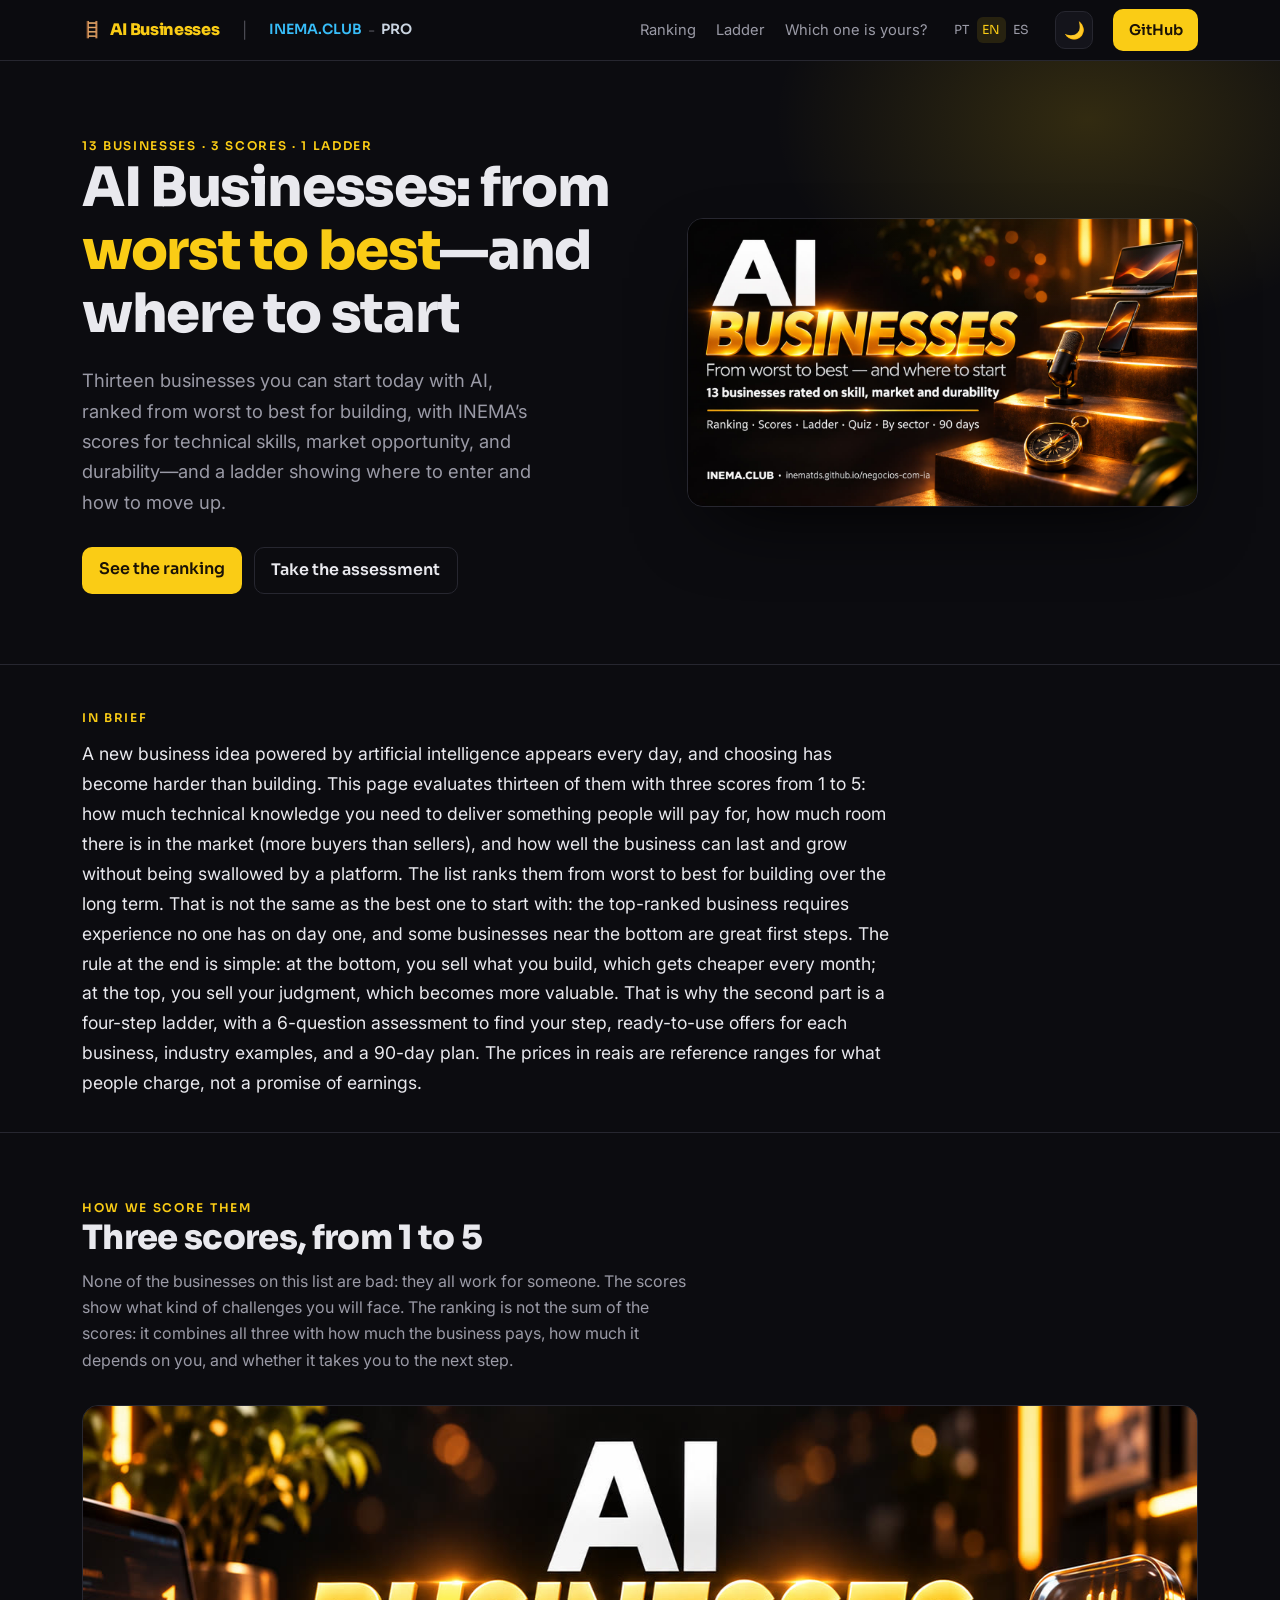
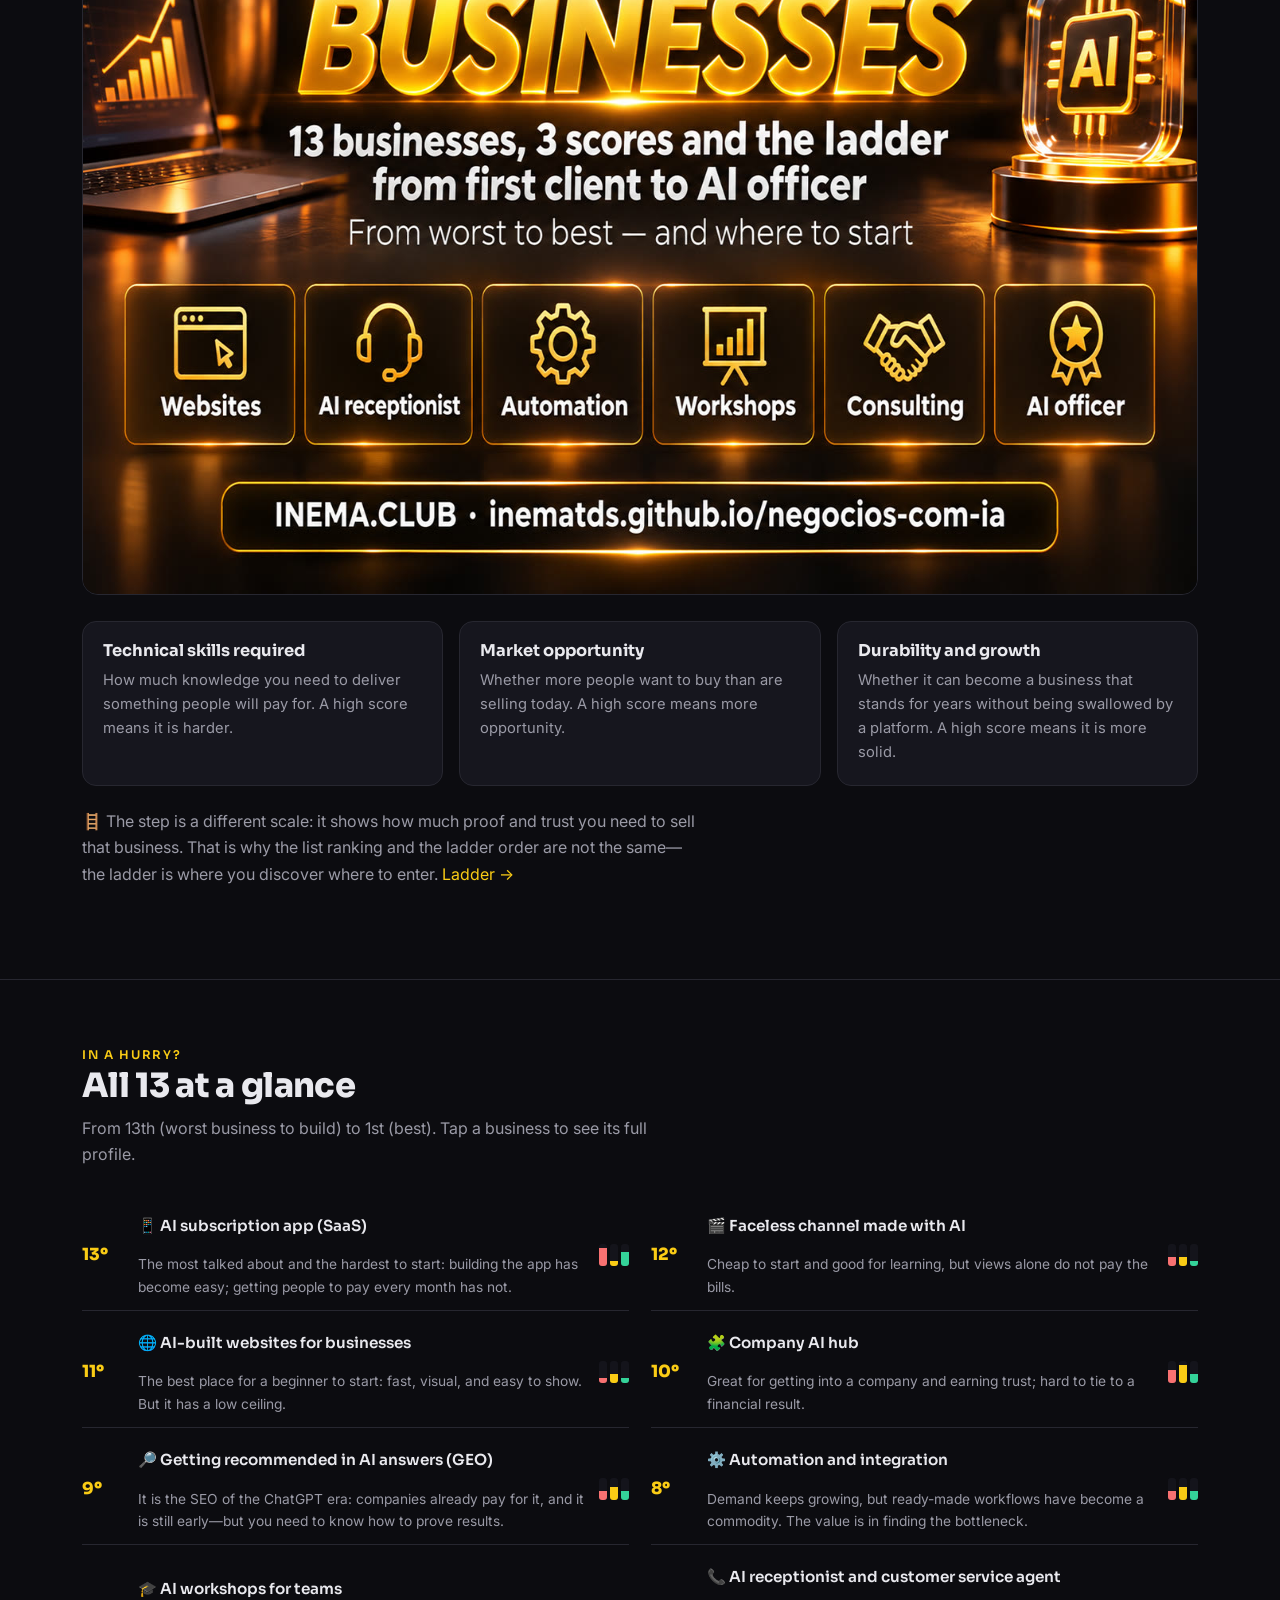
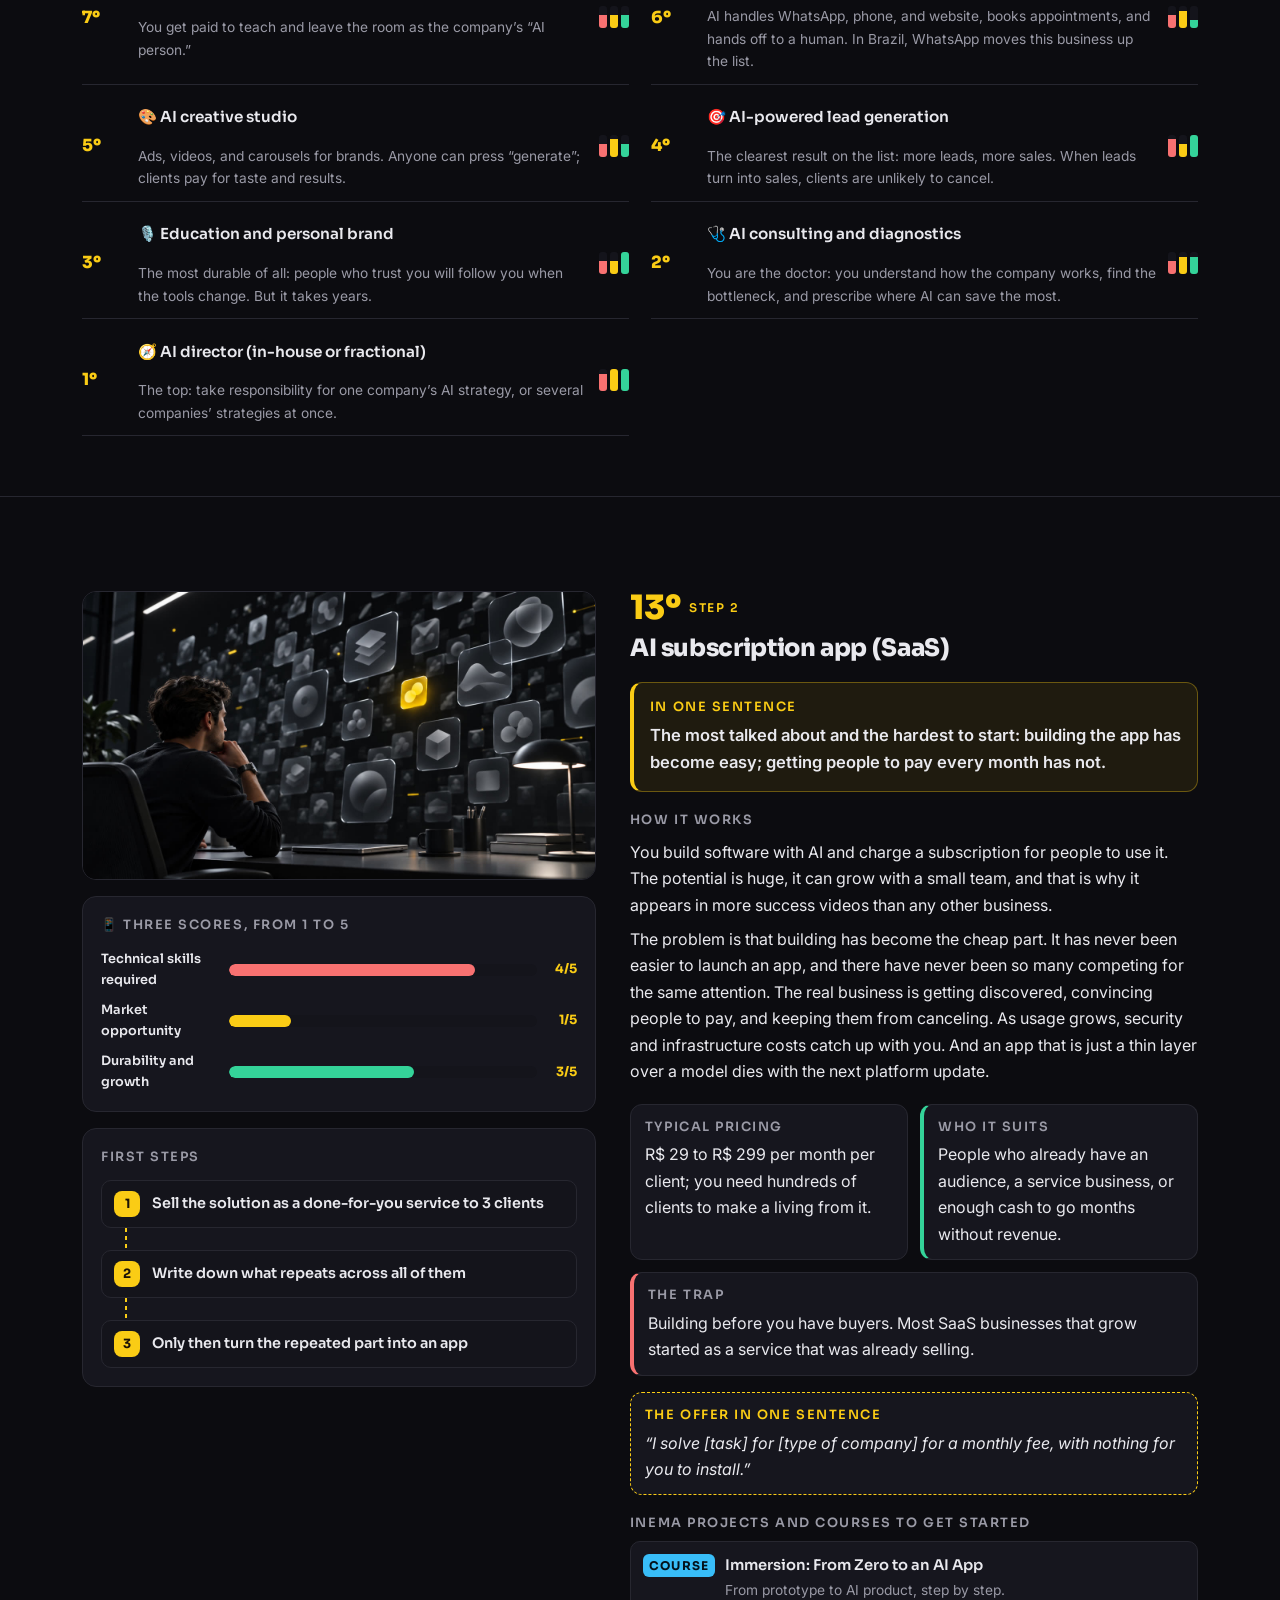
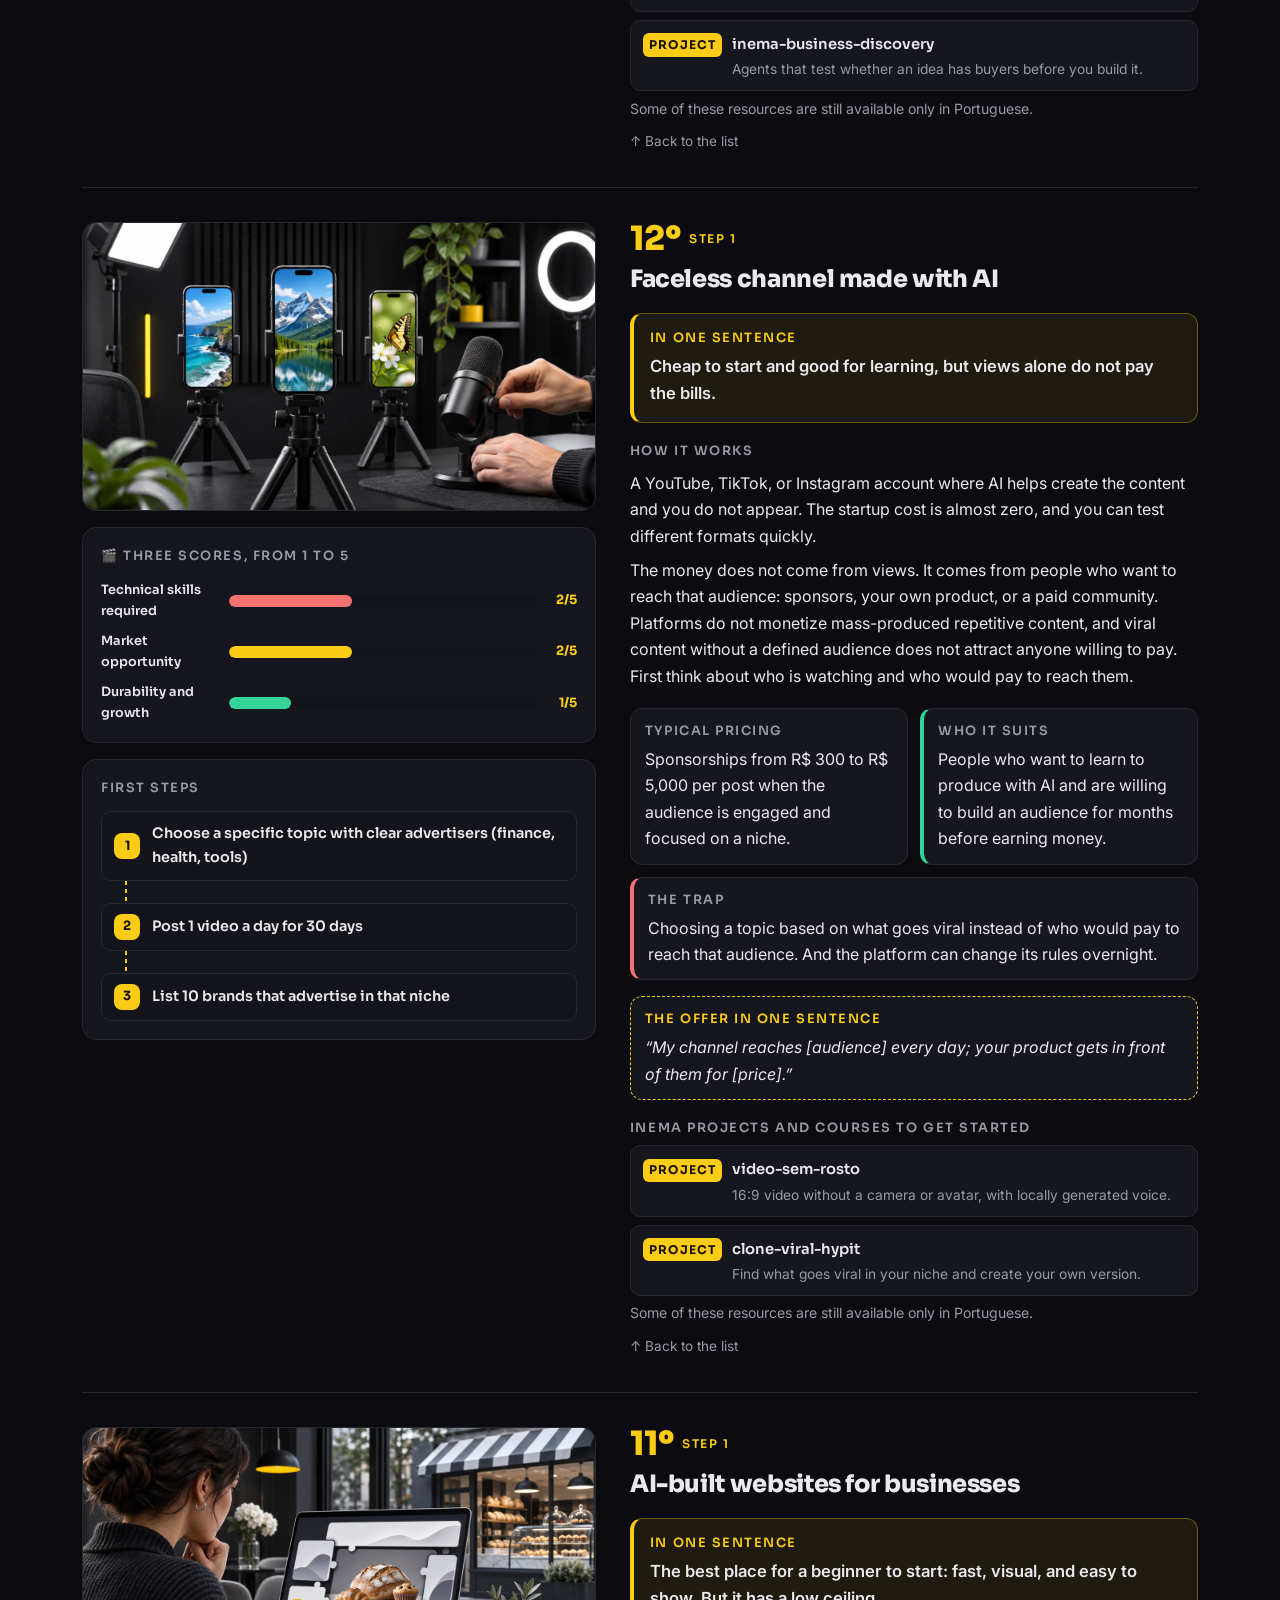
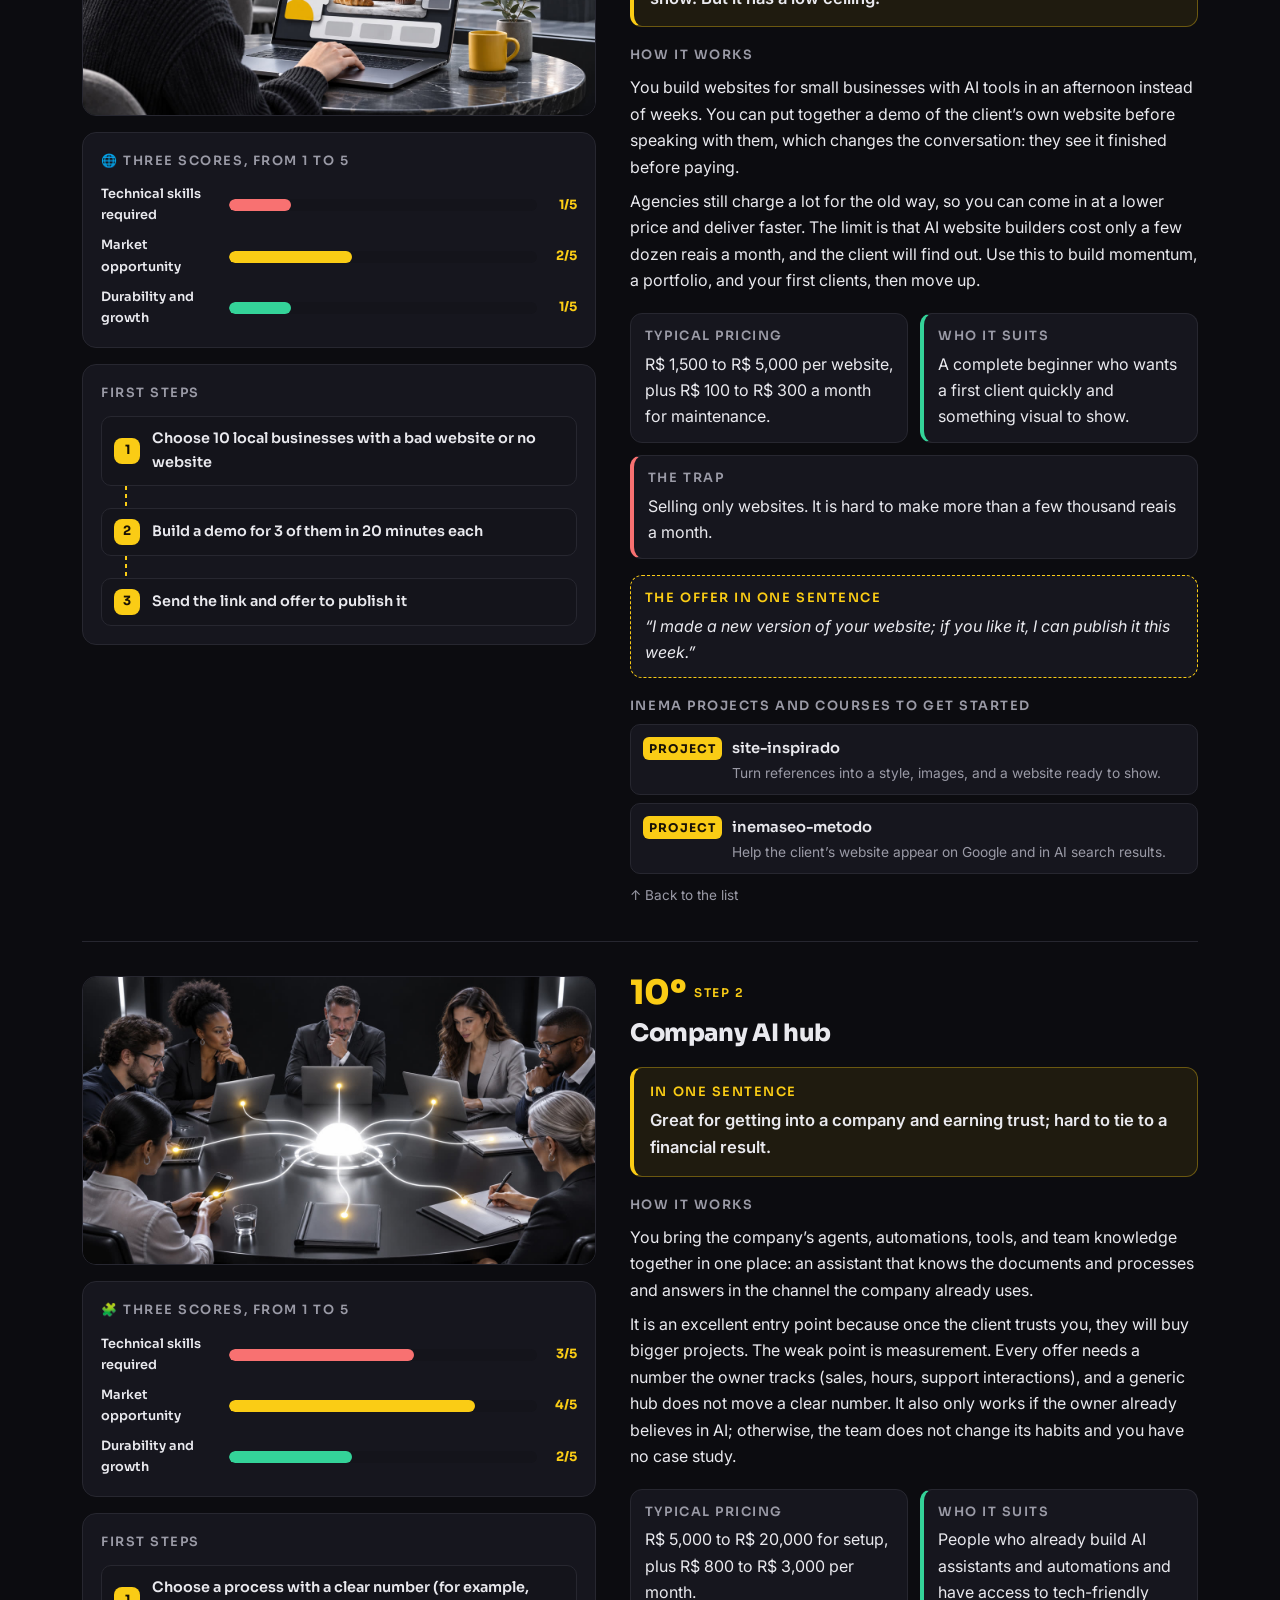
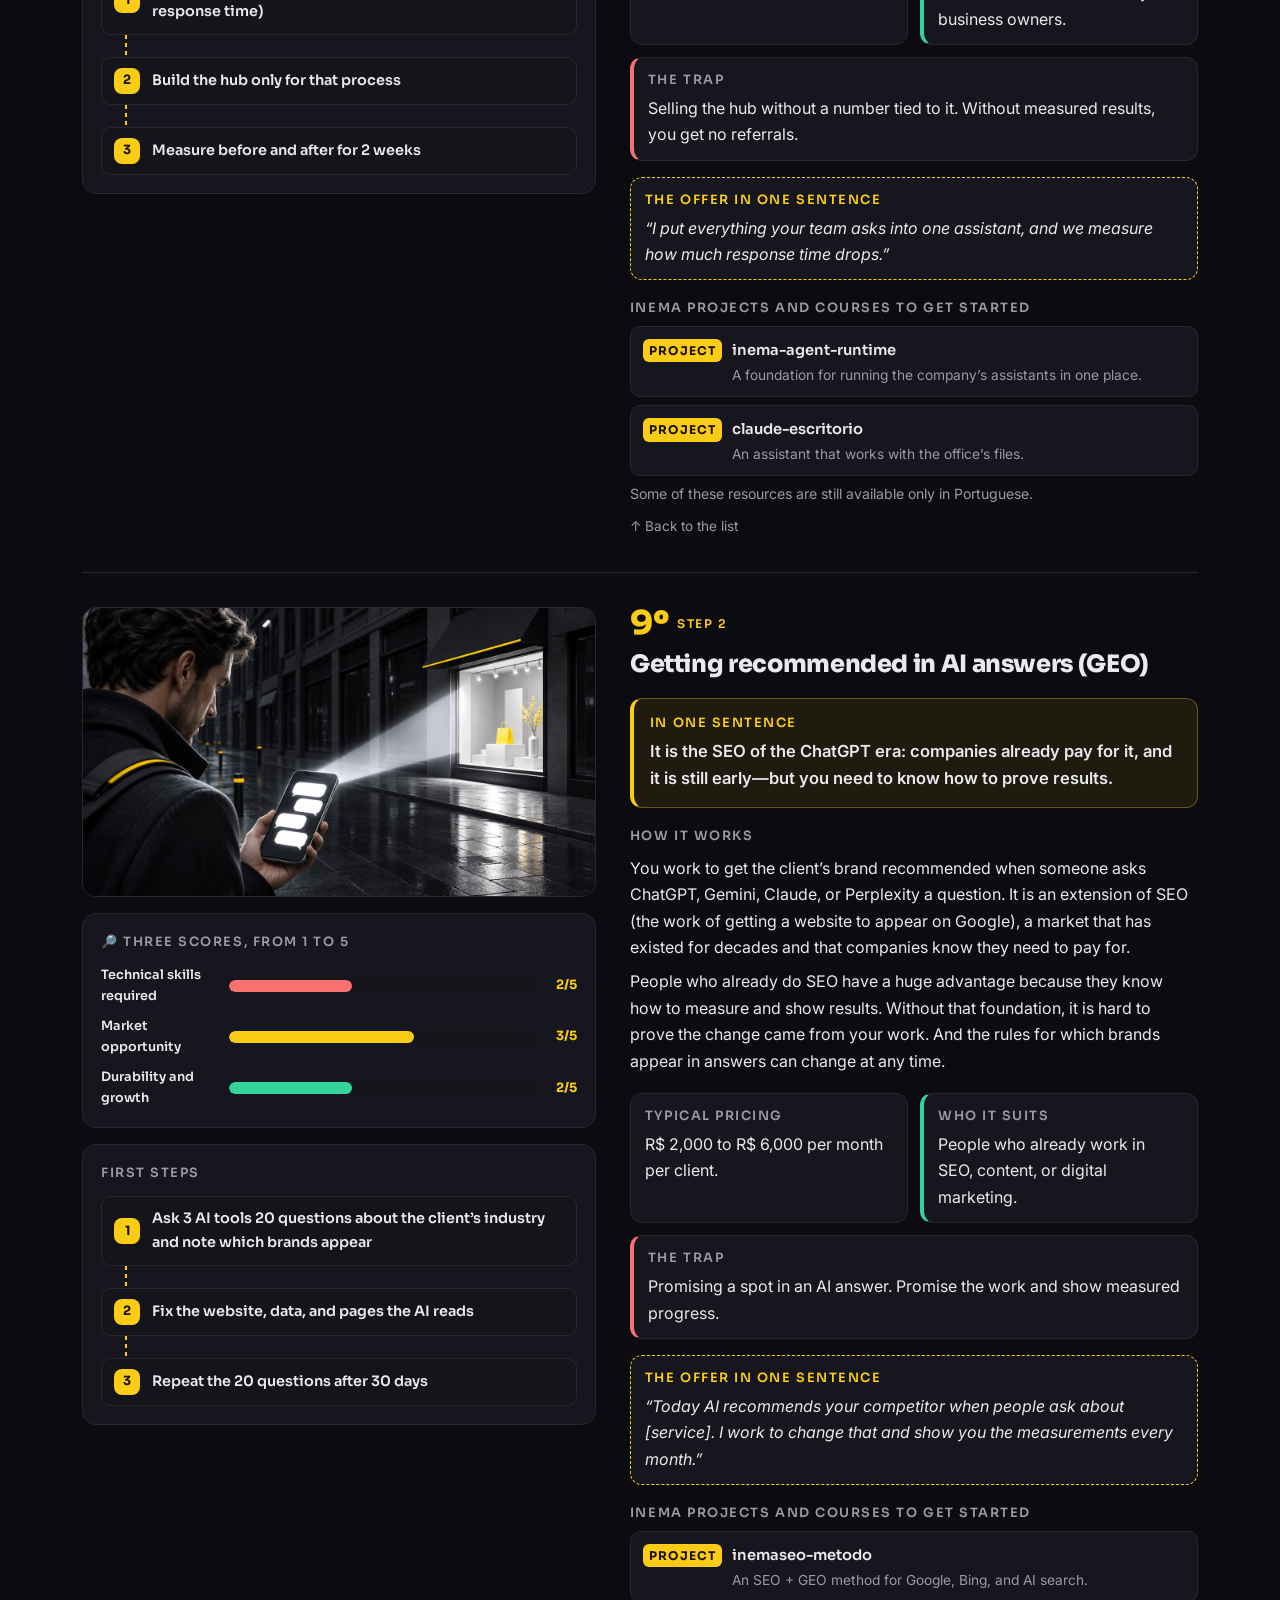
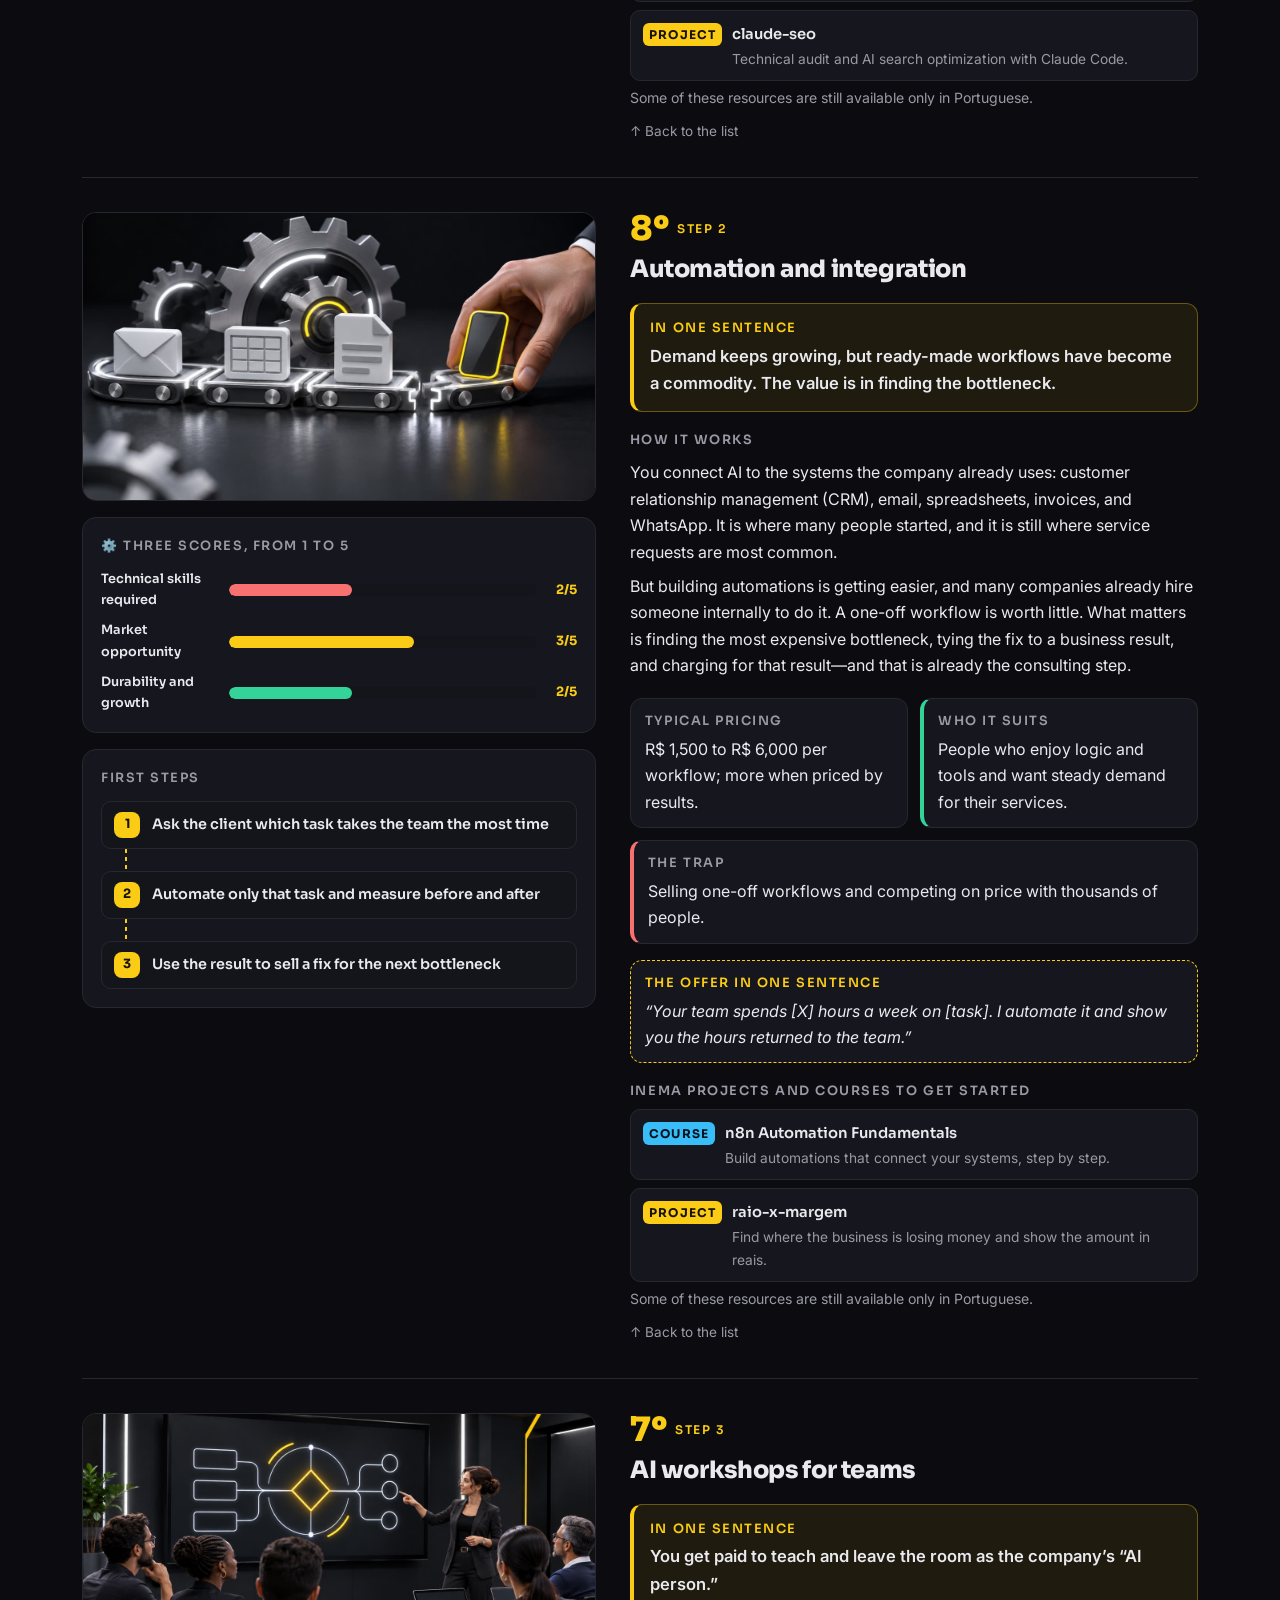
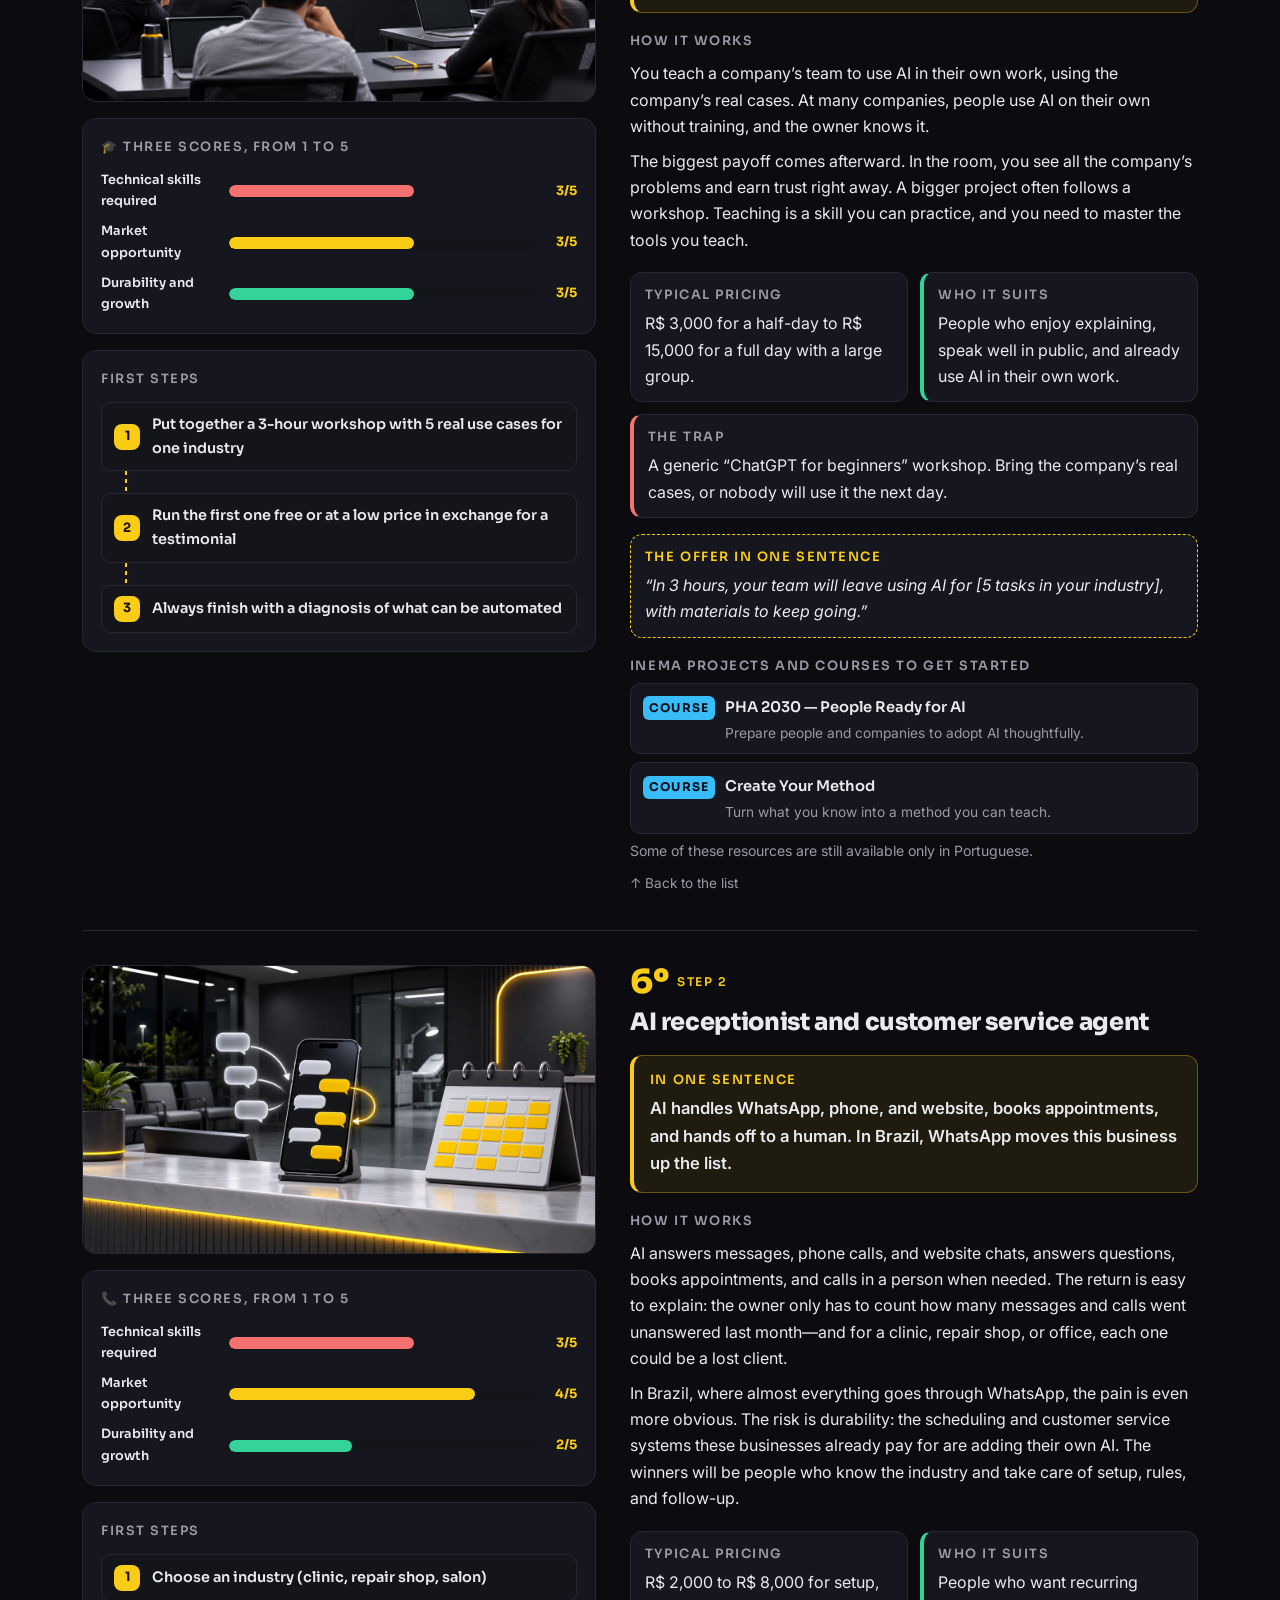
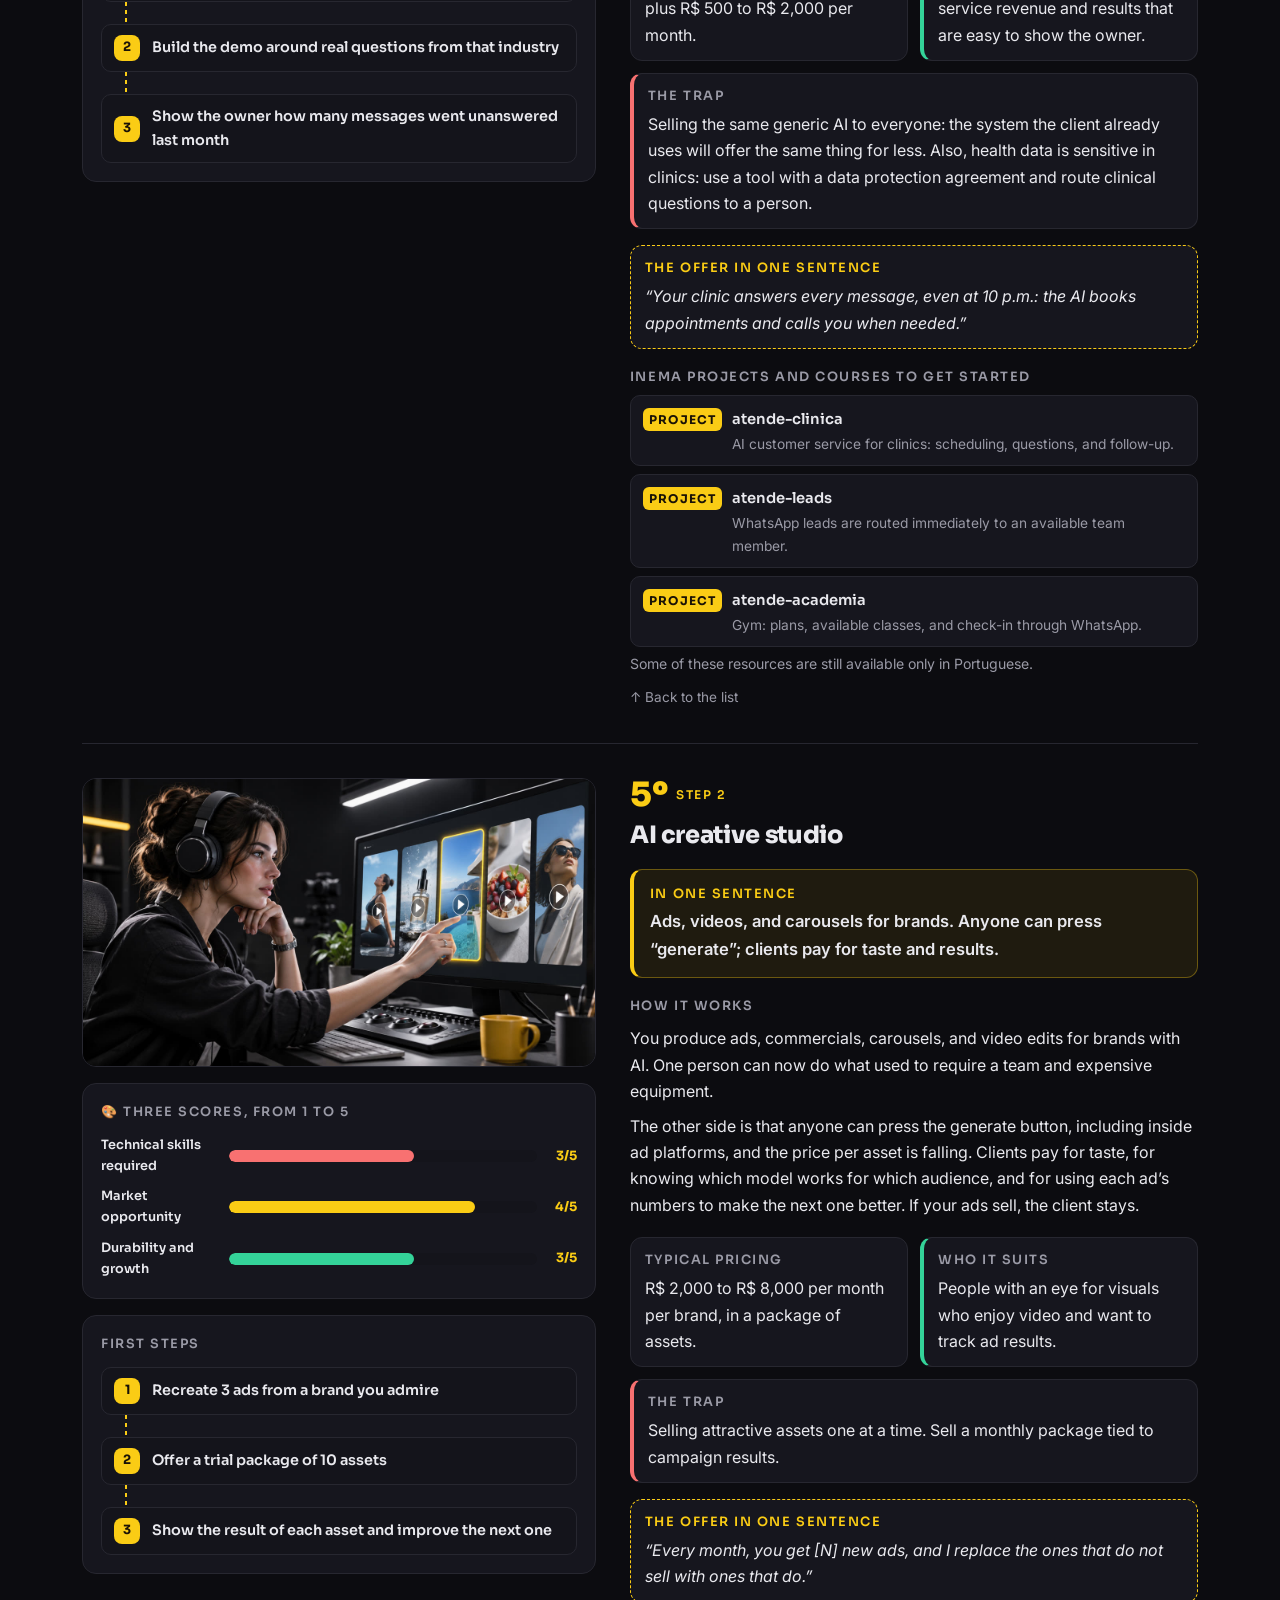
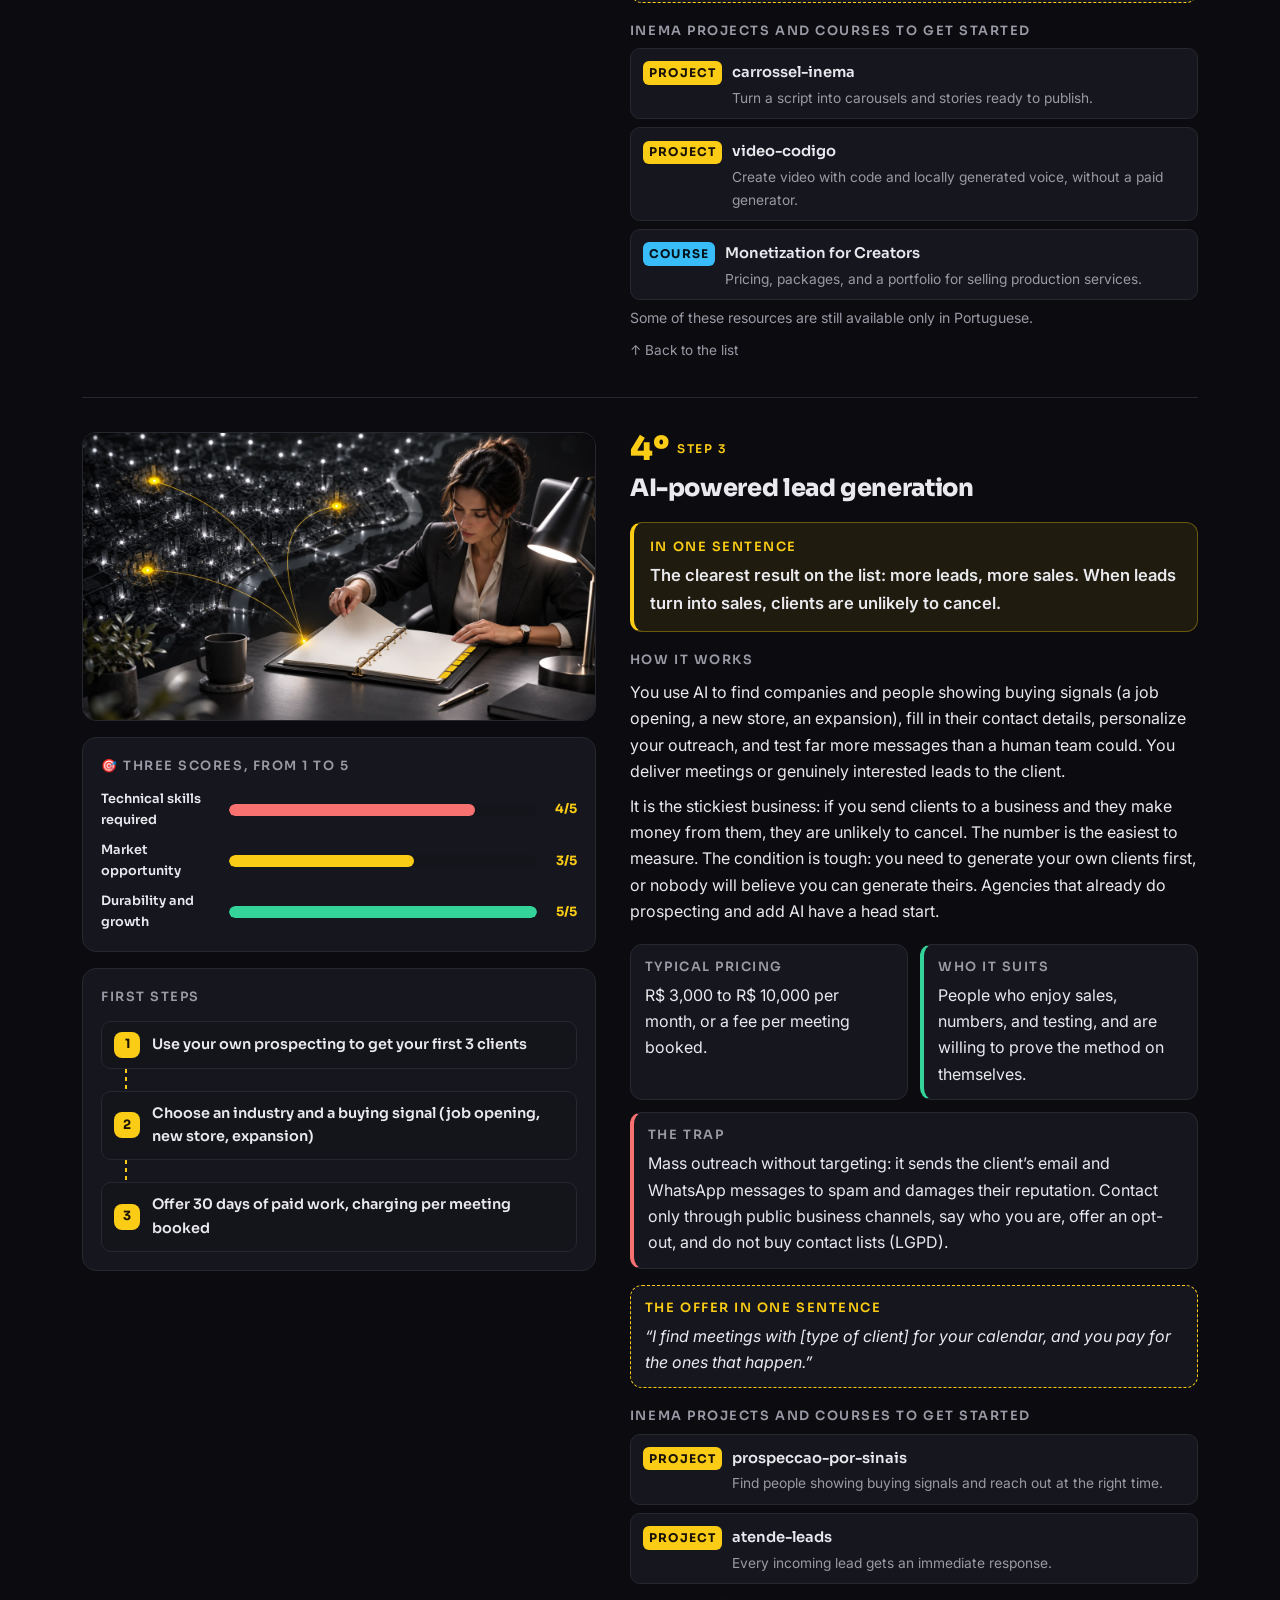
==== commit f6f60914: "Revisão 2: SaaS no degrau 2, cuidados de LGPD e dado de saúde, número medido (não prometido), sem fr" ====
--- a/guia/en/index.html
+++ b/guia/en/index.html
@@ -3,10 +3,10 @@
 <head>
 <meta charset="utf-8">
 <meta name="viewport" content="width=device-width, initial-scale=1">
-<title>AI Businesses: 13 from Worst to Best — and Where to Start</title>
-<meta name="description" content="Thirteen businesses you can start with artificial intelligence, rated by INEMA for technical demands, market opportunity, and durability. Plus a 6-question assessment, ready-to-use offers by industry, and a 90-day plan.">
-<meta property="og:title" content="AI Businesses: 13 from Worst to Best — and Where to Start">
-<meta property="og:description" content="Thirteen businesses you can start with artificial intelligence, rated by INEMA for technical demands, market opportunity, and durability. Plus a 6-question assessment, ready-to-use offers by industry, and a 90-day plan.">
+<title>AI Businesses: 13 Ranked from Worst to Best—and Where to Start</title>
+<meta name="description" content="Thirteen businesses you can start with artificial intelligence, evaluated by INEMA for technical requirements, market opportunity, and durability. Plus a 6-question assessment, offer sheets by industry, and a 90-day plan.">
+<meta property="og:title" content="AI Businesses: 13 Ranked from Worst to Best—and Where to Start">
+<meta property="og:description" content="Thirteen businesses you can start with artificial intelligence, evaluated by INEMA for technical requirements, market opportunity, and durability. Plus a 6-question assessment, offer sheets by industry, and a 90-day plan.">
 <meta property="og:image" content="https://inematds.github.io/negocios-com-ia/guia/assets/banner-en.jpg">
 <link rel="canonical" href="https://inematds.github.io/negocios-com-ia/guia/en/">
 <link rel="alternate" hreflang="pt-BR" href="https://inematds.github.io/negocios-com-ia/guia/"><link rel="alternate" hreflang="en" href="https://inematds.github.io/negocios-com-ia/guia/en/"><link rel="alternate" hreflang="es" href="https://inematds.github.io/negocios-com-ia/guia/es/">
@@ -261,7 +261,7 @@
   <span class="sep">|</span>
   <span class="clubpro"><a class="inema" href="https://inema.club" target="_blank" rel="noopener">INEMA.CLUB</a><span class="sep">-</span><a class="pro" href="https://inema.pro" target="_blank" rel="noopener">PRO</a></span>
   <div class="links">
-    <a class="sec" href="#lista">Ranking</a><a class="sec" href="escada/">Ladder</a><a class="sec" href="escada/#teste">Which one is right for you?</a>
+    <a class="sec" href="#lista">Ranking</a><a class="sec" href="escada/">Ladder</a><a class="sec" href="escada/#teste">Which one is yours?</a>
     <span class="lang"><a href="../">PT</a><a class="on" href="../en/">EN</a><a href="../es/">ES</a></span>
     <button class="tgl" id="themeToggle" aria-label="Toggle theme" title="Toggle theme">🌙</button>
     <a class="btn" href="https://github.com/inematds/negocios-com-ia" target="_blank" rel="noopener">GitHub</a>
@@ -270,32 +270,32 @@
 <header class="hero" id="top"><div class="glow"></div><div class="wrap">
   <div>
     <span class="chip">13 businesses · 3 scores · 1 ladder</span>
-    <h1>AI Businesses: from <span class="amb">worst to best</span> — and where to start</h1>
-    <p class="lead">Thirteen businesses you can start today with AI, ranked from worst to best for building, with INEMA’s scores for technical demands, market opportunity, and durability — plus a ladder showing where to enter and how to climb.</p>
+    <h1>AI Businesses: from <span class="amb">worst to best</span>—and where to start</h1>
+    <p class="lead">Thirteen businesses you can start today with AI, ranked from worst to best for building, with INEMA’s scores for technical skills, market opportunity, and durability—and a ladder showing where to enter and how to move up.</p>
     <div class="cta"><a class="btn" href="#lista">See the ranking</a><a class="btn ghost" href="escada/#teste">Take the assessment</a></div>
   </div>
   <figure><img src="../assets/banner-en.jpg" alt="AI Businesses banner: from worst to best for getting started" width="1400" height="788"></figure>
 </div></header>
 <section class="resumo"><div class="wrap">
   <span class="chip">In brief</span>
-  <p>Every day, a new business idea built around artificial intelligence appears, and choosing has become harder than building. This page rates thirteen of them on three 1-to-5 scales: how much technical knowledge you need to deliver something people will pay for, how much room there is in the market (more buyers than sellers), and how long the business can last and grow without being swallowed by a platform. The list ranks them from worst to best for building over the long term. That is not the same as the best one to start with: the top spot requires experience no one has on day one, and some businesses near the bottom are great first steps. The simple rule at the end is this: at the bottom, you sell what you build, which gets cheaper every month; at the top, you sell your judgment, which becomes more valuable. That is why the second part is a four-step ladder, with a 6-question assessment to find your step, a ready-to-use offer for each business, industry examples, and a 90-day plan. Prices in reais are reference ranges for what businesses charge, not a promise of earnings.</p>
+  <p>A new business idea powered by artificial intelligence appears every day, and choosing has become harder than building. This page evaluates thirteen of them with three scores from 1 to 5: how much technical knowledge you need to deliver something people will pay for, how much room there is in the market (more buyers than sellers), and how well the business can last and grow without being swallowed by a platform. The list ranks them from worst to best for building over the long term. That is not the same as the best one to start with: the top-ranked business requires experience no one has on day one, and some businesses near the bottom are great first steps. The rule at the end is simple: at the bottom, you sell what you build, which gets cheaper every month; at the top, you sell your judgment, which becomes more valuable. That is why the second part is a four-step ladder, with a 6-question assessment to find your step, ready-to-use offers for each business, industry examples, and a 90-day plan. The prices in reais are reference ranges for what people charge, not a promise of earnings.</p>
 </div></section>
 <section id="notas"><div class="wrap">
-  <span class="chip">How we rate them</span><h2>Three scores, from 1 to 5</h2><p class="sub">None of the businesses on this list is bad: each works for someone. The scores show what kind of challenges you will face. The ranking is not the sum of the scores: durability and whether the business takes you to the next step carry more weight.</p>
+  <span class="chip">How we score them</span><h2>Three scores, from 1 to 5</h2><p class="sub">None of the businesses on this list are bad: they all work for someone. The scores show what kind of challenges you will face. The ranking is not the sum of the scores: it combines all three with how much the business pays, how much it depends on you, and whether it takes you to the next step.</p>
   <figure class="big"><img src="../assets/banner-grade-en.jpg" alt="AI Businesses banner: from worst to best for getting started" loading="lazy" width="1400" height="788"></figure>
-  <div class="grid g4" style="grid-template-columns:repeat(auto-fit,minmax(220px,1fr))"><div class="card"><h3>Technical demands</h3><p>How much knowledge you need to deliver something people will pay for. A high score means it is harder.</p></div><div class="card"><h3>Market opportunity</h3><p>Whether more people want to buy than are selling today. A high score means more room to grow.</p></div><div class="card"><h3>Durability and growth</h3><p>Whether it can become a business that lasts for years without being swallowed by a platform. A high score means it is more resilient.</p></div></div>
-  <p class="sub" style="margin-top:1.4em">🪜 The step is a different measure: it shows how much proof and trust you need to sell that business. That is why the list and ladder have different orders — the ladder helps you find where to enter. <a href="escada/#degraus">Ladder →</a></p>
+  <div class="grid g4" style="grid-template-columns:repeat(auto-fit,minmax(220px,1fr))"><div class="card"><h3>Technical skills required</h3><p>How much knowledge you need to deliver something people will pay for. A high score means it is harder.</p></div><div class="card"><h3>Market opportunity</h3><p>Whether more people want to buy than are selling today. A high score means more opportunity.</p></div><div class="card"><h3>Durability and growth</h3><p>Whether it can become a business that stands for years without being swallowed by a platform. A high score means it is more solid.</p></div></div>
+  <p class="sub" style="margin-top:1.4em">🪜 The step is a different scale: it shows how much proof and trust you need to sell that business. That is why the list ranking and the ladder order are not the same—the ladder is where you discover where to enter. <a href="escada/#degraus">Ladder →</a></p>
 </div></section>
 <section id="lista" class="rk"><div class="wrap">
   <span class="chip">In a hurry?</span><h2>All 13 at a glance</h2><p class="sub">From 13th (worst business to build) to 1st (best). Tap a business to see its full profile.</p>
-  <ol><li><span class="p">13º</span><div><a href="#n13">📱 AI subscription app (SaaS)</a><span class="c">The most talked-about and hardest to start: building the app has become easy; getting people to pay every month has not.</span></div><span class="mini" aria-label="4/1/3"><i class="tec" style="--h:80%"></i><i class="mer" style="--h:20%"></i><i class="dur" style="--h:60%"></i></span></li><li><span class="p">12º</span><div><a href="#n12">🎬 Faceless channel made with AI</a><span class="c">Cheap to start and good for learning, but views alone do not pay the bills.</span></div><span class="mini" aria-label="2/2/1"><i class="tec" style="--h:40%"></i><i class="mer" style="--h:40%"></i><i class="dur" style="--h:20%"></i></span></li><li><span class="p">11º</span><div><a href="#n11">🌐 AI-built websites for businesses</a><span class="c">The best place for beginners to start: fast, visual, and easy to show. But there is a low ceiling.</span></div><span class="mini" aria-label="1/2/1"><i class="tec" style="--h:20%"></i><i class="mer" style="--h:40%"></i><i class="dur" style="--h:20%"></i></span></li><li><span class="p">10º</span><div><a href="#n10">🧩 Company-wide AI hub</a><span class="c">A great way to get inside a company and earn trust, but hard to tie to a financial result.</span></div><span class="mini" aria-label="3/4/2"><i class="tec" style="--h:60%"></i><i class="mer" style="--h:80%"></i><i class="dur" style="--h:40%"></i></span></li><li><span class="p">9º</span><div><a href="#n09">🔎 Get your brand into AI answers (GEO)</a><span class="c">SEO for the ChatGPT era: money is coming in and few people are doing it, but you need to know how to prove results.</span></div><span class="mini" aria-label="2/3/2"><i class="tec" style="--h:40%"></i><i class="mer" style="--h:60%"></i><i class="dur" style="--h:40%"></i></span></li><li><span class="p">8º</span><div><a href="#n08">⚙️ Automation and integration</a><span class="c">Demand keeps growing, but ready-made workflows have become a commodity. The value lies in finding the bottleneck.</span></div><span class="mini" aria-label="2/3/2"><i class="tec" style="--h:40%"></i><i class="mer" style="--h:60%"></i><i class="dur" style="--h:40%"></i></span></li><li><span class="p">7º</span><div><a href="#n07">🎓 AI workshops for teams</a><span class="c">You get paid to teach and leave the room as “the AI person” at the company.</span></div><span class="mini" aria-label="3/3/3"><i class="tec" style="--h:60%"></i><i class="mer" style="--h:60%"></i><i class="dur" style="--h:60%"></i></span></li><li><span class="p">6º</span><div><a href="#n06">📞 AI receptionist and customer service agent</a><span class="c">AI that handles WhatsApp, phone, and website inquiries, books appointments, and hands off to a human. In Brazil, WhatsApp puts this business near the top.</span></div><span class="mini" aria-label="3/4/2"><i class="tec" style="--h:60%"></i><i class="mer" style="--h:80%"></i><i class="dur" style="--h:40%"></i></span></li><li><span class="p">5º</span><div><a href="#n05">🎨 AI creative studio</a><span class="c">Ads, videos, and carousels for brands. Anyone can press “generate”; clients pay for taste and results.</span></div><span class="mini" aria-label="3/4/3"><i class="tec" style="--h:60%"></i><i class="mer" style="--h:80%"></i><i class="dur" style="--h:60%"></i></span></li><li><span class="p">4º</span><div><a href="#n04">🎯 AI lead generation</a><span class="c">The clearest result on the list: more leads, more sales. If it works, nobody cancels.</span></div><span class="mini" aria-label="4/3/5"><i class="tec" style="--h:80%"></i><i class="mer" style="--h:60%"></i><i class="dur" style="--h:100%"></i></span></li><li><span class="p">3º</span><div><a href="#n03">🎙️ Education and personal brand</a><span class="c">The most durable of all: people who trust you will follow you when the tools change. But it takes years.</span></div><span class="mini" aria-label="3/3/5"><i class="tec" style="--h:60%"></i><i class="mer" style="--h:60%"></i><i class="dur" style="--h:100%"></i></span></li><li><span class="p">2º</span><div><a href="#n02">🩺 AI consulting and diagnostics</a><span class="c">You are the doctor: learn how the company works, find the bottleneck, and prescribe where AI will save the most.</span></div><span class="mini" aria-label="3/4/4"><i class="tec" style="--h:60%"></i><i class="mer" style="--h:80%"></i><i class="dur" style="--h:80%"></i></span></li><li><span class="p">1º</span><div><a href="#n01">🧭 AI Director (in-house or fractional)</a><span class="c">The top role: take responsibility for a company’s AI strategy, or for several companies at once.</span></div><span class="mini" aria-label="4/5/5"><i class="tec" style="--h:80%"></i><i class="mer" style="--h:100%"></i><i class="dur" style="--h:100%"></i></span></li></ol>
+  <ol><li><span class="p">13º</span><div><a href="#n13">📱 AI subscription app (SaaS)</a><span class="c">The most talked about and the hardest to start: building the app has become easy; getting people to pay every month has not.</span></div><span class="mini" aria-label="4/1/3"><i class="tec" style="--h:80%"></i><i class="mer" style="--h:20%"></i><i class="dur" style="--h:60%"></i></span></li><li><span class="p">12º</span><div><a href="#n12">🎬 Faceless channel made with AI</a><span class="c">Cheap to start and good for learning, but views alone do not pay the bills.</span></div><span class="mini" aria-label="2/2/1"><i class="tec" style="--h:40%"></i><i class="mer" style="--h:40%"></i><i class="dur" style="--h:20%"></i></span></li><li><span class="p">11º</span><div><a href="#n11">🌐 AI-built websites for businesses</a><span class="c">The best place for a beginner to start: fast, visual, and easy to show. But it has a low ceiling.</span></div><span class="mini" aria-label="1/2/1"><i class="tec" style="--h:20%"></i><i class="mer" style="--h:40%"></i><i class="dur" style="--h:20%"></i></span></li><li><span class="p">10º</span><div><a href="#n10">🧩 Company AI hub</a><span class="c">Great for getting into a company and earning trust; hard to tie to a financial result.</span></div><span class="mini" aria-label="3/4/2"><i class="tec" style="--h:60%"></i><i class="mer" style="--h:80%"></i><i class="dur" style="--h:40%"></i></span></li><li><span class="p">9º</span><div><a href="#n09">🔎 Getting recommended in AI answers (GEO)</a><span class="c">It is the SEO of the ChatGPT era: companies already pay for it, and it is still early—but you need to know how to prove results.</span></div><span class="mini" aria-label="2/3/2"><i class="tec" style="--h:40%"></i><i class="mer" style="--h:60%"></i><i class="dur" style="--h:40%"></i></span></li><li><span class="p">8º</span><div><a href="#n08">⚙️ Automation and integration</a><span class="c">Demand keeps growing, but ready-made workflows have become a commodity. The value is in finding the bottleneck.</span></div><span class="mini" aria-label="2/3/2"><i class="tec" style="--h:40%"></i><i class="mer" style="--h:60%"></i><i class="dur" style="--h:40%"></i></span></li><li><span class="p">7º</span><div><a href="#n07">🎓 AI workshops for teams</a><span class="c">You get paid to teach and leave the room as the company’s “AI person.”</span></div><span class="mini" aria-label="3/3/3"><i class="tec" style="--h:60%"></i><i class="mer" style="--h:60%"></i><i class="dur" style="--h:60%"></i></span></li><li><span class="p">6º</span><div><a href="#n06">📞 AI receptionist and customer service agent</a><span class="c">AI handles WhatsApp, phone, and website, books appointments, and hands off to a human. In Brazil, WhatsApp moves this business up the list.</span></div><span class="mini" aria-label="3/4/2"><i class="tec" style="--h:60%"></i><i class="mer" style="--h:80%"></i><i class="dur" style="--h:40%"></i></span></li><li><span class="p">5º</span><div><a href="#n05">🎨 AI creative studio</a><span class="c">Ads, videos, and carousels for brands. Anyone can press “generate”; clients pay for taste and results.</span></div><span class="mini" aria-label="3/4/3"><i class="tec" style="--h:60%"></i><i class="mer" style="--h:80%"></i><i class="dur" style="--h:60%"></i></span></li><li><span class="p">4º</span><div><a href="#n04">🎯 AI-powered lead generation</a><span class="c">The clearest result on the list: more leads, more sales. When leads turn into sales, clients are unlikely to cancel.</span></div><span class="mini" aria-label="4/3/5"><i class="tec" style="--h:80%"></i><i class="mer" style="--h:60%"></i><i class="dur" style="--h:100%"></i></span></li><li><span class="p">3º</span><div><a href="#n03">🎙️ Education and personal brand</a><span class="c">The most durable of all: people who trust you will follow you when the tools change. But it takes years.</span></div><span class="mini" aria-label="3/3/5"><i class="tec" style="--h:60%"></i><i class="mer" style="--h:60%"></i><i class="dur" style="--h:100%"></i></span></li><li><span class="p">2º</span><div><a href="#n02">🩺 AI consulting and diagnostics</a><span class="c">You are the doctor: you understand how the company works, find the bottleneck, and prescribe where AI can save the most.</span></div><span class="mini" aria-label="3/4/4"><i class="tec" style="--h:60%"></i><i class="mer" style="--h:80%"></i><i class="dur" style="--h:80%"></i></span></li><li><span class="p">1º</span><div><a href="#n01">🧭 AI director (in-house or fractional)</a><span class="c">The top: take responsibility for one company’s AI strategy, or several companies’ strategies at once.</span></div><span class="mini" aria-label="4/5/5"><i class="tec" style="--h:80%"></i><i class="mer" style="--h:100%"></i><i class="dur" style="--h:100%"></i></span></li></ol>
 </div></section>
-<section id="negocios"><div class="wrap"><article class="q" id="n13"><div class="side"><figure><img src="../assets/img/n13.jpg" alt="Illustration of the business: AI subscription app (SaaS)" loading="lazy" width="1280" height="720"></figure><div class="diag"><div class="dt">📱 Three scores, from 1 to 5</div><div class="nt"><div class="r tec"><span>Technical demands</span><div class="tr"><div class="fl" style="--i:0;--w:80%"></div></div><b>4/5</b></div><div class="r mer"><span>Market opportunity</span><div class="tr"><div class="fl" style="--i:1;--w:20%"></div></div><b>1/5</b></div><div class="r dur"><span>Durability and growth</span><div class="tr"><div class="fl" style="--i:2;--w:60%"></div></div><b>3/5</b></div></div></div><div class="diag"><div class="dt">First steps</div><div class="df"><div class="st" data-i style="--i:0"><b>1</b>Sell the solution as a hands-on service to 3 clients</div><div class="ar" data-i style="--i:1" aria-hidden="true"></div><div class="st" data-i style="--i:1"><b>2</b>Write down what repeats across all of them</div><div class="ar" data-i style="--i:2" aria-hidden="true"></div><div class="st" data-i style="--i:2"><b>3</b>Only then turn the repeated part into an app</div></div></div></div><div><span class="pos"><span class="num">13º</span><span class="chip">Step 1</span></span><h3>AI subscription app (SaaS)</h3><div class="curta"><small>In one sentence</small>The most talked-about and hardest to start: building the app has become easy; getting people to pay every month has not.</div><div class="lbl">How it works</div><div class="texto"><p>You build software with AI and charge people a monthly fee to use it. The potential is enormous, it can grow with a small team, and that is why it is the business that shows up most in success stories.</p><p>The problem is that building has become the cheap part. It has never been easier to launch an app, which means more competitors are fighting for the same attention. The real work is getting discovered, convincing people to pay, and keeping them from canceling. As usage grows, security and infrastructure costs add up. And an app that is just a thin layer over a model can die with the platform’s next update.</p></div><div class="facts"><div class="f"><small>Typical pricing (reference)</small>R$ 29 to R$ 299 per month per client; you need hundreds of clients to make a living from it.</div><div class="f ok"><small>Who it suits</small>People who already have an audience, a service business, or enough cash to go months without revenue.</div><div class="f bad" style="grid-column:1/-1"><small>The trap</small>Building before you have buyers. Most SaaS businesses that grow started as a service that was already selling.</div></div><div class="ofr"><small>The offer in one sentence</small>“I solve [task] for [type of business] for a monthly fee, with nothing for you to install.”</div><div class="lbl">INEMA projects and courses to get started</div><ul class="rel"><li><a href="https://inematds.github.io/vibecode-imersao/" target="_blank" rel="noopener"><span class="tp curso">Course</span><span><span class="nm">Immersion: From Zero to an AI App</span><span class="ds">Go from prototype to AI-powered product, step by step.</span></span></a></li><li><a href="https://inematds.github.io/inema-business-discovery/guia/" target="_blank" rel="noopener"><span class="tp projeto">Project</span><span><span class="nm">inema-business-discovery</span><span class="ds">Agents that test whether an idea has buyers before you build it.</span></span></a></li></ul><p class="rel-nota">Some of these resources are currently available only in Portuguese.</p><a class="topo" href="#lista">↑ Back to the list</a></div></article><article class="q" id="n12"><div class="side"><figure><img src="../assets/img/n12.jpg" alt="Illustration of the business: Faceless channel made with AI" loading="lazy" width="1280" height="720"></figure><div class="diag"><div class="dt">🎬 Three scores, from 1 to 5</div><div class="nt"><div class="r tec"><span>Technical demands</span><div class="tr"><div class="fl" style="--i:0;--w:40%"></div></div><b>2/5</b></div><div class="r mer"><span>Market opportunity</span><div class="tr"><div class="fl" style="--i:1;--w:40%"></div></div><b>2/5</b></div><div class="r dur"><span>Durability and growth</span><div class="tr"><div class="fl" style="--i:2;--w:20%"></div></div><b>1/5</b></div></div></div><div class="diag"><div class="dt">First steps</div><div class="df"><div class="st" data-i style="--i:0"><b>1</b>Choose a specific topic with clear advertisers (finance, health, tools)</div><div class="ar" data-i style="--i:1" aria-hidden="true"></div><div class="st" data-i style="--i:1"><b>2</b>Post 1 video a day for 30 days</div><div class="ar" data-i style="--i:2" aria-hidden="true"></div><div class="st" data-i style="--i:2"><b>3</b>List 10 brands that advertise in that niche</div></div></div></div><div><span class="pos"><span class="num">12º</span><span class="chip">Step 1</span></span><h3>Faceless channel made with AI</h3><div class="curta"><small>In one sentence</small>Cheap to start and good for learning, but views alone do not pay the bills.</div><div class="lbl">How it works</div><div class="texto"><p>A YouTube, TikTok, or Instagram account where AI helps create the content and you stay off camera. Startup costs are almost zero, and you can test several formats quickly.</p><p>The money does not come from views; it comes from people who want to reach that audience: sponsors, your own products, or a paid community. Platforms do not monetize mass-produced repetitive content, and viral content without a defined audience does not attract anyone willing to pay. Start by thinking about who watches and who would pay to reach them.</p></div><div class="facts"><div class="f"><small>Typical pricing (reference)</small>Sponsorships of R$ 300 to R$ 5,000 per post when the audience is engaged and focused on a niche.</div><div class="f ok"><small>Who it suits</small>People who want to learn to create with AI and are willing to build an audience for months before earning money.</div><div class="f bad" style="grid-column:1/-1"><small>The trap</small>Choosing a topic for its viral potential instead of thinking about who would pay to reach that audience. The platform can also change its rules overnight.</div></div><div class="ofr"><small>The offer in one sentence</small>“My channel reaches [audience] every day; your product gets in front of them for [price].”</div><div class="lbl">INEMA projects and courses to get started</div><ul class="rel"><li><a href="https://inematds.github.io/video-sem-rosto/guia/en/" target="_blank" rel="noopener"><span class="tp projeto">Project</span><span><span class="nm">video-sem-rosto</span><span class="ds">Create 16:9 videos without a camera or avatar, using a local voice.</span></span></a></li><li><a href="https://inematds.github.io/clone-viral-hypit/guia/" target="_blank" rel="noopener"><span class="tp projeto">Project</span><span><span class="nm">clone-viral-hypit</span><span class="ds">Find what goes viral in your niche and make your own version.</span></span></a></li></ul><p class="rel-nota">Some of these resources are currently available only in Portuguese.</p><a class="topo" href="#lista">↑ Back to the list</a></div></article><article class="q" id="n11"><div class="side"><figure><img src="../assets/img/n11.jpg" alt="Illustration of the business: AI-built websites for businesses" loading="lazy" width="1280" height="720"></figure><div class="diag"><div class="dt">🌐 Three scores, from 1 to 5</div><div class="nt"><div class="r tec"><span>Technical demands</span><div class="tr"><div class="fl" style="--i:0;--w:20%"></div></div><b>1/5</b></div><div class="r mer"><span>Market opportunity</span><div class="tr"><div class="fl" style="--i:1;--w:40%"></div></div><b>2/5</b></div><div class="r dur"><span>Durability and growth</span><div class="tr"><div class="fl" style="--i:2;--w:20%"></div></div><b>1/5</b></div></div></div><div class="diag"><div class="dt">First steps</div><div class="df"><div class="st" data-i style="--i:0"><b>1</b>Choose 10 local businesses with poor or no websites</div><div class="ar" data-i style="--i:1" aria-hidden="true"></div><div class="st" data-i style="--i:1"><b>2</b>Make a demo for 3 of them in 20 minutes each</div><div class="ar" data-i style="--i:2" aria-hidden="true"></div><div class="st" data-i style="--i:2"><b>3</b>Send the link and offer to publish it</div></div></div></div><div><span class="pos"><span class="num">11º</span><span class="chip">Step 1</span></span><h3>AI-built websites for businesses</h3><div class="curta"><small>In one sentence</small>The best place for beginners to start: fast, visual, and easy to show. But there is a low ceiling.</div><div class="lbl">How it works</div><div class="texto"><p>You build websites for small businesses with AI tools in an afternoon instead of taking weeks. You can create a demo of the client’s own website before speaking with them, which changes the conversation: they see it finished before paying.</p><p>Agencies still charge high prices for the old way of doing things, so you can enter at a lower price and deliver faster. The limit is that AI website builders cost just a few dozen reais a month, and the client will find out. Use this business to build momentum, a portfolio, and your first clients, then move up.</p></div><div class="facts"><div class="f"><small>Typical pricing (reference)</small>R$ 1,500 to R$ 5,000 per website, plus R$ 100 to R$ 300 per month for maintenance.</div><div class="f ok"><small>Who it suits</small>Complete beginners who want a first client quickly and something visual to show.</div><div class="f bad" style="grid-column:1/-1"><small>The trap</small>Selling only websites. It is hard to get past a few thousand reais a month.</div></div><div class="ofr"><small>The offer in one sentence</small>“I made a new version of your website; if you like it, I can publish it this week.”</div><div class="lbl">INEMA projects and courses to get started</div><ul class="rel"><li><a href="https://inematds.github.io/site-inspirado/guia/en/" target="_blank" rel="noopener"><span class="tp projeto">Project</span><span><span class="nm">site-inspirado</span><span class="ds">Turn references into a style, images, and a website ready to show.</span></span></a></li><li><a href="https://inematds.github.io/inemaseo-metodo/guia/en/" target="_blank" rel="noopener"><span class="tp projeto">Project</span><span><span class="nm">inemaseo-metodo</span><span class="ds">Help your client’s website show up on Google and in AI search results.</span></span></a></li></ul><a class="topo" href="#lista">↑ Back to the list</a></div></article><article class="q" id="n10"><div class="side"><figure><img src="../assets/img/n10.jpg" alt="Illustration of the business: Company-wide AI hub" loading="lazy" width="1280" height="720"></figure><div class="diag"><div class="dt">🧩 Three scores, from 1 to 5</div><div class="nt"><div class="r tec"><span>Technical demands</span><div class="tr"><div class="fl" style="--i:0;--w:60%"></div></div><b>3/5</b></div><div class="r mer"><span>Market opportunity</span><div class="tr"><div class="fl" style="--i:1;--w:80%"></div></div><b>4/5</b></div><div class="r dur"><span>Durability and growth</span><div class="tr"><div class="fl" style="--i:2;--w:40%"></div></div><b>2/5</b></div></div></div><div class="diag"><div class="dt">First steps</div><div class="df"><div class="st" data-i style="--i:0"><b>1</b>Choose a process with a clear metric (e.g., response time)</div><div class="ar" data-i style="--i:1" aria-hidden="true"></div><div class="st" data-i style="--i:1"><b>2</b>Build the hub just for that process</div><div class="ar" data-i style="--i:2" aria-hidden="true"></div><div class="st" data-i style="--i:2"><b>3</b>Measure before and after for 2 weeks</div></div></div></div><div><span class="pos"><span class="num">10º</span><span class="chip">Step 2</span></span><h3>Company-wide AI hub</h3><div class="curta"><small>In one sentence</small>A great way to get inside a company and earn trust, but hard to tie to a financial result.</div><div class="lbl">How it works</div><div class="texto"><p>You bring the company’s agents, automations, tools, and team knowledge together in one place: an assistant that knows its documents and processes and responds through the channel the company already uses.</p><p>It is an excellent entry point because once a client trusts you, they will buy larger projects. The weak point is measurement. Every offer needs a metric the owner tracks (sales, hours, service interactions), and a generic hub does not move a clear metric. It also only works if the owner already believes in AI; otherwise, the team will not change its habits and you will have no case study.</p></div><div class="facts"><div class="f"><small>Typical pricing (reference)</small>R$ 5,000 to R$ 20,000 to set up, plus R$ 800 to R$ 3,000 per month.</div><div class="f ok"><small>Who it suits</small>People who already know agents and automations and have access to tech-minded business owners.</div><div class="f bad" style="grid-column:1/-1"><small>The trap</small>Selling the hub without tying it to a metric. Without measured results, you will not get referrals.</div></div><div class="ofr"><small>The offer in one sentence</small>“I bring everything your team asks about into one assistant, and we measure how much response time drops.”</div><div class="lbl">INEMA projects and courses to get started</div><ul class="rel"><li><a href="https://inematds.github.io/inema-agent-runtime/guia/" target="_blank" rel="noopener"><span class="tp projeto">Project</span><span><span class="nm">inema-agent-runtime</span><span class="ds">A foundation for running a company’s assistants in one place.</span></span></a></li><li><a href="https://inematds.github.io/claude-escritorio/guia/en/" target="_blank" rel="noopener"><span class="tp projeto">Project</span><span><span class="nm">claude-escritorio</span><span class="ds">An assistant that works with your office files.</span></span></a></li></ul><p class="rel-nota">Some of these resources are currently available only in Portuguese.</p><a class="topo" href="#lista">↑ Back to the list</a></div></article><article class="q" id="n09"><div class="side"><figure><img src="../assets/img/n09.jpg" alt="Illustration of the business: Get your brand into AI answers (GEO)" loading="lazy" width="1280" height="720"></figure><div class="diag"><div class="dt">🔎 Three scores, from 1 to 5</div><div class="nt"><div class="r tec"><span>Technical demands</span><div class="tr"><div class="fl" style="--i:0;--w:40%"></div></div><b>2/5</b></div><div class="r mer"><span>Market opportunity</span><div class="tr"><div class="fl" style="--i:1;--w:60%"></div></div><b>3/5</b></div><div class="r dur"><span>Durability and growth</span><div class="tr"><div class="fl" style="--i:2;--w:40%"></div></div><b>2/5</b></div></div></div><div class="diag"><div class="dt">First steps</div><div class="df"><div class="st" data-i style="--i:0"><b>1</b>Ask 3 AI systems 20 questions about the client’s industry and note which brands appear</div><div class="ar" data-i style="--i:1" aria-hidden="true"></div><div class="st" data-i style="--i:1"><b>2</b>Improve the website, data, and pages that the AI reads</div><div class="ar" data-i style="--i:2" aria-hidden="true"></div><div class="st" data-i style="--i:2"><b>3</b>Ask the 20 questions again after 30 days</div></div></div></div><div><span class="pos"><span class="num">9º</span><span class="chip">Step 2</span></span><h3>Get your brand into AI answers (GEO)</h3><div class="curta"><small>In one sentence</small>SEO for the ChatGPT era: money is coming in and few people are doing it, but you need to know how to prove results.</div><div class="lbl">How it works</div><div class="texto"><p>You work to get a client’s brand recommended when someone asks ChatGPT, Gemini, Claude, or Perplexity a question. It is the next step in SEO (the work of getting a website to show up on Google), a market that has existed for decades and that companies know they need to pay for.</p><p>People who already do SEO have a huge advantage because they know how to measure and show results. Without that foundation, it is hard to prove the change came from your work. And the rules for which brands appear in answers can change at any time.</p></div><div class="facts"><div class="f"><small>Typical pricing (reference)</small>R$ 2,000 to R$ 6,000 per month per client.</div><div class="f ok"><small>Who it suits</small>People who already work in SEO, content, or digital marketing.</div><div class="f bad" style="grid-column:1/-1"><small>The trap</small>Promising a spot in an AI answer. Promise the work and show measured progress.</div></div><div class="ofr"><small>The offer in one sentence</small>“Today, AI recommends your competitor when people ask about [service]. I work to change that and show you the measurements every month.”</div><div class="lbl">INEMA projects and courses to get started</div><ul class="rel"><li><a href="https://inematds.github.io/inemaseo-metodo/guia/en/" target="_blank" rel="noopener"><span class="tp projeto">Project</span><span><span class="nm">inemaseo-metodo</span><span class="ds">An SEO + GEO method for Google, Bing, and AI search.</span></span></a></li><li><a href="https://inematds.github.io/claude-seo/guia/" target="_blank" rel="noopener"><span class="tp projeto">Project</span><span><span class="nm">claude-seo</span><span class="ds">Technical audits and AI search optimization with Claude Code.</span></span></a></li></ul><p class="rel-nota">Some of these resources are currently available only in Portuguese.</p><a class="topo" href="#lista">↑ Back to the list</a></div></article><article class="q" id="n08"><div class="side"><figure><img src="../assets/img/n08.jpg" alt="Illustration of the business: Automation and integration" loading="lazy" width="1280" height="720"></figure><div class="diag"><div class="dt">⚙️ Three scores, from 1 to 5</div><div class="nt"><div class="r tec"><span>Technical demands</span><div class="tr"><div class="fl" style="--i:0;--w:40%"></div></div><b>2/5</b></div><div class="r mer"><span>Market opportunity</span><div class="tr"><div class="fl" style="--i:1;--w:60%"></div></div><b>3/5</b></div><div class="r dur"><span>Durability and growth</span><div class="tr"><div class="fl" style="--i:2;--w:40%"></div></div><b>2/5</b></div></div></div><div class="diag"><div class="dt">First steps</div><div class="df"><div class="st" data-i style="--i:0"><b>1</b>Ask the client which task takes the most team time</div><div class="ar" data-i style="--i:1" aria-hidden="true"></div><div class="st" data-i style="--i:1"><b>2</b>Automate only that task, measuring before and after</div><div class="ar" data-i style="--i:2" aria-hidden="true"></div><div class="st" data-i style="--i:2"><b>3</b>Use the result to sell a fix for the next bottleneck</div></div></div></div><div><span class="pos"><span class="num">8º</span><span class="chip">Step 2</span></span><h3>Automation and integration</h3><div class="curta"><small>In one sentence</small>Demand keeps growing, but ready-made workflows have become a commodity. The value lies in finding the bottleneck.</div><div class="lbl">How it works</div><div class="texto"><p>You connect AI to the systems a company already uses: its customer management system (CRM), email, spreadsheets, invoicing, and WhatsApp. It is where many people started, and it is still where service requests are most common.</p><p>But building automations is getting easier, and many companies already hire someone in-house to do it. A standalone workflow is worth little. What matters is finding the most costly bottleneck, tying the fix to a business result, and charging for that result — and that is already the consulting step.</p></div><div class="facts"><div class="f"><small>Typical pricing (reference)</small>R$ 1,500 to R$ 6,000 per workflow; more when priced based on results.</div><div class="f ok"><small>Who it suits</small>People who enjoy logic and tools and want a service with steady demand.</div><div class="f bad" style="grid-column:1/-1"><small>The trap</small>Selling one workflow at a time and competing on price with thousands of people.</div></div><div class="ofr"><small>The offer in one sentence</small>“Your team spends [X] hours a week on [task]. I automate it and show you the hours given back.”</div><div class="lbl">INEMA projects and courses to get started</div><ul class="rel"><li><a href="https://inematds.github.io/N8Nb/" target="_blank" rel="noopener"><span class="tp curso">Course</span><span><span class="nm">n8n Automation Fundamentals</span><span class="ds">Build automations that connect your systems, step by step.</span></span></a></li><li><a href="https://inematds.github.io/raio-x-margem/guia/" target="_blank" rel="noopener"><span class="tp projeto">Project</span><span><span class="nm">raio-x-margem</span><span class="ds">Find where a business is losing money and show it in reais.</span></span></a></li></ul><p class="rel-nota">Some of these resources are currently available only in Portuguese.</p><a class="topo" href="#lista">↑ Back to the list</a></div></article><article class="q" id="n07"><div class="side"><figure><img src="../assets/img/n07.jpg" alt="Illustration of the business: AI workshops for teams" loading="lazy" width="1280" height="720"></figure><div class="diag"><div class="dt">🎓 Three scores, from 1 to 5</div><div class="nt"><div class="r tec"><span>Technical demands</span><div class="tr"><div class="fl" style="--i:0;--w:60%"></div></div><b>3/5</b></div><div class="r mer"><span>Market opportunity</span><div class="tr"><div class="fl" style="--i:1;--w:60%"></div></div><b>3/5</b></div><div class="r dur"><span>Durability and growth</span><div class="tr"><div class="fl" style="--i:2;--w:60%"></div></div><b>3/5</b></div></div></div><div class="diag"><div class="dt">First steps</div><div class="df"><div class="st" data-i style="--i:0"><b>1</b>Build a 3-hour workshop with 5 real use cases for one industry</div><div class="ar" data-i style="--i:1" aria-hidden="true"></div><div class="st" data-i style="--i:1"><b>2</b>Run the first one free or at a low price in exchange for a testimonial</div><div class="ar" data-i style="--i:2" aria-hidden="true"></div><div class="st" data-i style="--i:2"><b>3</b>Always end with a diagnosis of what can be automated</div></div></div></div><div><span class="pos"><span class="num">7º</span><span class="chip">Step 3</span></span><h3>AI workshops for teams</h3><div class="curta"><small>In one sentence</small>You get paid to teach and leave the room as “the AI person” at the company.</div><div class="lbl">How it works</div><div class="texto"><p>You teach a company’s team to use AI in their daily work, using the company’s real cases. At many companies, the team already uses AI on its own without training, and the owner knows it.</p><p>The bigger payoff comes afterward. In the room, you see the company’s problems and earn trust right away. A larger project often follows the workshop. Teaching is a skill you can practice, and you need to know the tools you teach.</p></div><div class="facts"><div class="f"><small>Typical pricing (reference)</small>R$ 3,000 for a half day to R$ 15,000 for a full day with a large group.</div><div class="f ok"><small>Who it suits</small>People who enjoy explaining things, speak well in public, and already use AI in their own work.</div><div class="f bad" style="grid-column:1/-1"><small>The trap</small>A generic “ChatGPT for beginners” workshop. Bring the company’s own cases, or nobody will use it the next day.</div></div><div class="ofr"><small>The offer in one sentence</small>“In 3 hours, your team will start using AI for [5 tasks in your industry], with materials to keep going.”</div><div class="lbl">INEMA projects and courses to get started</div><ul class="rel"><li><a href="https://inematds.github.io/pha2030-aula/" target="_blank" rel="noopener"><span class="tp curso">Course</span><span><span class="nm">PHA 2030 — People Ready for AI</span><span class="ds">Prepare people and companies to adopt AI thoughtfully.</span></span></a></li><li><a href="https://inematds.github.io/crie-seu-metodo-v72/" target="_blank" rel="noopener"><span class="tp curso">Course</span><span><span class="nm">Create Your Method</span><span class="ds">Turn what you know into a method you can teach.</span></span></a></li></ul><p class="rel-nota">Some of these resources are currently available only in Portuguese.</p><a class="topo" href="#lista">↑ Back to the list</a></div></article><article class="q" id="n06"><div class="side"><figure><img src="../assets/img/n06.jpg" alt="Illustration of the business: AI receptionist and customer service agent" loading="lazy" width="1280" height="720"></figure><div class="diag"><div class="dt">📞 Three scores, from 1 to 5</div><div class="nt"><div class="r tec"><span>Technical demands</span><div class="tr"><div class="fl" style="--i:0;--w:60%"></div></div><b>3/5</b></div><div class="r mer"><span>Market opportunity</span><div class="tr"><div class="fl" style="--i:1;--w:80%"></div></div><b>4/5</b></div><div class="r dur"><span>Durability and growth</span><div class="tr"><div class="fl" style="--i:2;--w:40%"></div></div><b>2/5</b></div></div></div><div class="diag"><div class="dt">First steps</div><div class="df"><div class="st" data-i style="--i:0"><b>1</b>Choose an industry (clinic, repair shop, salon)</div><div class="ar" data-i style="--i:1" aria-hidden="true"></div><div class="st" data-i style="--i:1"><b>2</b>Build the demo around real questions from that industry</div><div class="ar" data-i style="--i:2" aria-hidden="true"></div><div class="st" data-i style="--i:2"><b>3</b>Show the owner how many messages went unanswered last month</div></div></div></div><div><span class="pos"><span class="num">6º</span><span class="chip">Step 2</span></span><h3>AI receptionist and customer service agent</h3><div class="curta"><small>In one sentence</small>AI that handles WhatsApp, phone, and website inquiries, books appointments, and hands off to a human. In Brazil, WhatsApp puts this business near the top.</div><div class="lbl">How it works</div><div class="texto"><p>AI responds to messages, phone calls, and website chats, answers questions, books appointments, and calls a person when needed. It is easy to explain the return: the owner only has to count how many messages and calls went unanswered last month, and for a clinic, repair shop, or office, each one could be a lost client.</p><p>In Brazil, where almost everything goes through WhatsApp, the pain is even more visible. The risk is durability: scheduling and customer service systems these businesses already pay for are adding their own AI. The winners will be the people who know the industry and take care of setup, rules, and ongoing support.</p></div><div class="facts"><div class="f"><small>Typical pricing (reference)</small>R$ 2,000 to R$ 8,000 to set up, plus R$ 500 to R$ 2,000 per month.</div><div class="f ok"><small>Who it suits</small>People who want a recurring service and results that are easy for the owner to see.</div><div class="f bad" style="grid-column:1/-1"><small>The trap</small>Selling the same generic AI to everyone. The system the client already uses will offer the same thing for less.</div></div><div class="ofr"><small>The offer in one sentence</small>“Your clinic responds to every message, even at 10 p.m.: AI books the appointment and calls you when needed.”</div><div class="lbl">INEMA projects and courses to get started</div><ul class="rel"><li><a href="https://inematds.github.io/atende-clinica/guia/en/" target="_blank" rel="noopener"><span class="tp projeto">Project</span><span><span class="nm">atende-clinica</span><span class="ds">AI customer service for clinics: scheduling, questions, and follow-up.</span></span></a></li><li><a href="https://inematds.github.io/atende-leads/guia/en/" target="_blank" rel="noopener"><span class="tp projeto">Project</span><span><span class="nm">atende-leads</span><span class="ds">WhatsApp leads are routed immediately to an available team member.</span></span></a></li><li><a href="https://inematds.github.io/atende-academia/guia/" target="_blank" rel="noopener"><span class="tp projeto">Project</span><span><span class="nm">atende-academia</span><span class="ds">For gyms: plans, available classes, and check-in through WhatsApp.</span></span></a></li></ul><p class="rel-nota">Some of these resources are currently available only in Portuguese.</p><a class="topo" href="#lista">↑ Back to the list</a></div></article><article class="q" id="n05"><div class="side"><figure><img src="../assets/img/n05.jpg" alt="Illustration of the business: AI creative studio" loading="lazy" width="1280" height="720"></figure><div class="diag"><div class="dt">🎨 Three scores, from 1 to 5</div><div class="nt"><div class="r tec"><span>Technical demands</span><div class="tr"><div class="fl" style="--i:0;--w:60%"></div></div><b>3/5</b></div><div class="r mer"><span>Market opportunity</span><div class="tr"><div class="fl" style="--i:1;--w:80%"></div></div><b>4/5</b></div><div class="r dur"><span>Durability and growth</span><div class="tr"><div class="fl" style="--i:2;--w:60%"></div></div><b>3/5</b></div></div></div><div class="diag"><div class="dt">First steps</div><div class="df"><div class="st" data-i style="--i:0"><b>1</b>Rework 3 ads from a brand you admire</div><div class="ar" data-i style="--i:1" aria-hidden="true"></div><div class="st" data-i style="--i:1"><b>2</b>Offer a 10-asset trial package</div><div class="ar" data-i style="--i:2" aria-hidden="true"></div><div class="st" data-i style="--i:2"><b>3</b>Show the results of each asset and adjust the next one</div></div></div></div><div><span class="pos"><span class="num">5º</span><span class="chip">Step 2</span></span><h3>AI creative studio</h3><div class="curta"><small>In one sentence</small>Ads, videos, and carousels for brands. Anyone can press “generate”; clients pay for taste and results.</div><div class="lbl">How it works</div><div class="texto"><p>You produce ads, commercials, carousels, and video edits for brands with AI. One person can now do what used to require a team and expensive equipment.</p><p>The other side is that anyone can press the generate button, including inside the ad platforms themselves, and the price per asset is falling. Clients pay for taste, for knowing which model suits which audience, and for using each ad’s numbers to make the next one better. If your ads sell, the client will stay.</p></div><div class="facts"><div class="f"><small>Typical pricing (reference)</small>R$ 2,000 to R$ 8,000 per month per brand, packaged by deliverables.</div><div class="f ok"><small>Who it suits</small>People with a good eye for visuals who enjoy video and want to track ad performance.</div><div class="f bad" style="grid-column:1/-1"><small>The trap</small>Selling attractive assets one at a time. Sell a monthly package tied to campaign results.</div></div><div class="ofr"><small>The offer in one sentence</small>“Every month, you get [N] new ads, and I replace the ones that do not sell with ones that do.”</div><div class="lbl">INEMA projects and courses to get started</div><ul class="rel"><li><a href="https://inematds.github.io/carrossel-inema/guia/en/" target="_blank" rel="noopener"><span class="tp projeto">Project</span><span><span class="nm">carrossel-inema</span><span class="ds">Turn a script into carousels and stories ready to publish.</span></span></a></li><li><a href="https://inematds.github.io/video-codigo/guia/" target="_blank" rel="noopener"><span class="tp projeto">Project</span><span><span class="nm">video-codigo</span><span class="ds">Create videos with code and a local voice, without a paid generator.</span></span></a></li><li><a href="https://inematds.github.io/curso-monetizacao-criadores/" target="_blank" rel="noopener"><span class="tp curso">Course</span><span><span class="nm">Monetization for Creators</span><span class="ds">Pricing, packages, and portfolios for selling creative production.</span></span></a></li></ul><p class="rel-nota">Some of these resources are currently available only in Portuguese.</p><a class="topo" href="#lista">↑ Back to the list</a></div></article><article class="q" id="n04"><div class="side"><figure><img src="../assets/img/n04.jpg" alt="Illustration of the business: AI lead generation" loading="lazy" width="1280" height="720"></figure><div class="diag"><div class="dt">🎯 Three scores, from 1 to 5</div><div class="nt"><div class="r tec"><span>Technical demands</span><div class="tr"><div class="fl" style="--i:0;--w:80%"></div></div><b>4/5</b></div><div class="r mer"><span>Market opportunity</span><div class="tr"><div class="fl" style="--i:1;--w:60%"></div></div><b>3/5</b></div><div class="r dur"><span>Durability and growth</span><div class="tr"><div class="fl" style="--i:2;--w:100%"></div></div><b>5/5</b></div></div></div><div class="diag"><div class="dt">First steps</div><div class="df"><div class="st" data-i style="--i:0"><b>1</b>Use the method to get your first 3 clients</div><div class="ar" data-i style="--i:1" aria-hidden="true"></div><div class="st" data-i style="--i:1"><b>2</b>Choose an industry and a buying signal (open position, new store, expansion)</div><div class="ar" data-i style="--i:2" aria-hidden="true"></div><div class="st" data-i style="--i:2"><b>3</b>Offer a paid 30-day trial, charging per meeting booked</div></div></div></div><div><span class="pos"><span class="num">4º</span><span class="chip">Step 3</span></span><h3>AI lead generation</h3><div class="curta"><small>In one sentence</small>The clearest result on the list: more leads, more sales. If it works, nobody cancels.</div><div class="lbl">How it works</div><div class="texto"><p>You use AI to find businesses and people showing buying signals (an open position, a new store, an expansion), fill in their contact details, personalize your outreach, and test far more messages than a human team could. You deliver meetings or genuinely interested leads to the client.</p><p>It is the “stickiest” business: if you bring in clients and the client makes money from them, they will not cancel. The metric is the easiest to measure. But the requirement is tough: you need to generate your own clients first, or nobody will believe you can generate theirs. People who already run a prospecting agency and add AI have a head start.</p></div><div class="facts"><div class="f"><small>Typical pricing (reference)</small>R$ 3,000 to R$ 10,000 per month, or a fee per meeting booked.</div><div class="f ok"><small>Who it suits</small>People who enjoy sales, numbers, and testing, and are willing to prove the method on themselves.</div><div class="f bad" style="grid-column:1/-1"><small>The trap</small>Mass outreach without targeting. It can send the client’s email and WhatsApp number to spam or get them blocked, damaging their reputation.</div></div><div class="ofr"><small>The offer in one sentence</small>“I find [type of client] for your calendar, and you pay for the meetings that happen.”</div><div class="lbl">INEMA projects and courses to get started</div><ul class="rel"><li><a href="https://inematds.github.io/prospeccao-por-sinais/guia/en/" target="_blank" rel="noopener"><span class="tp projeto">Project</span><span><span class="nm">prospeccao-por-sinais</span><span class="ds">Find people showing buying signals and reach out at the right time.</span></span></a></li><li><a href="https://inematds.github.io/atende-leads/guia/en/" target="_blank" rel="noopener"><span class="tp projeto">Project</span><span><span class="nm">atende-leads</span><span class="ds">Every incoming lead gets a response right away.</span></span></a></li></ul><a class="topo" href="#lista">↑ Back to the list</a></div></article><article class="q" id="n03"><div class="side"><figure><img src="../assets/img/n03.jpg" alt="Illustration of the business: Education and personal brand" loading="lazy" width="1280" height="720"></figure><div class="diag"><div class="dt">🎙️ Three scores, from 1 to 5</div><div class="nt"><div class="r tec"><span>Technical demands</span><div class="tr"><div class="fl" style="--i:0;--w:60%"></div></div><b>3/5</b></div><div class="r mer"><span>Market opportunity</span><div class="tr"><div class="fl" style="--i:1;--w:60%"></div></div><b>3/5</b></div><div class="r dur"><span>Durability and growth</span><div class="tr"><div class="fl" style="--i:2;--w:100%"></div></div><b>5/5</b></div></div></div><div class="diag"><div class="dt">First steps</div><div class="df"><div class="st" data-i style="--i:0"><b>1</b>Document a real problem you solved each week</div><div class="ar" data-i style="--i:1" aria-hidden="true"></div><div class="st" data-i style="--i:1"><b>2</b>Publish on the same channel, on the same day, for 90 days</div><div class="ar" data-i style="--i:2" aria-hidden="true"></div><div class="st" data-i style="--i:2"><b>3</b>Bring the people who respond to a mailing list or group you own</div></div></div></div><div><span class="pos"><span class="num">3º</span><span class="chip">Step 4</span></span><h3>Education and personal brand</h3><div class="curta"><small>In one sentence</small>The most durable of all: people who trust you will follow you when the tools change. But it takes years.</div><div class="lbl">How it works</div><div class="texto"><p>Courses, communities, newsletters, and videos, ideally featuring your face and voice. You need to work with the subject day to day to teach it, or at least feel comfortable on camera. Competition is growing, but so is the number of people who want to learn.</p><p>It is the most durable business because people invest in you, not in a tool: when technology changes, you change with it and they stay. The problem is speed. Building an audience takes years, and trust comes from proof. That is why a common path is to offer services and consulting first, then build your brand to launch the other businesses.</p></div><div class="facts"><div class="f"><small>Typical pricing (reference)</small>From one-off courses to a community subscription; it depends on the audience’s size and trust.</div><div class="f ok"><small>Who it suits</small>People with experience to share who enjoy teaching and are willing to build gradually.</div><div class="f bad" style="grid-column:1/-1"><small>The trap</small>Starting with a brand before you have proof. First results, then trust, then an audience.</div></div><div class="ofr"><small>The offer in one sentence</small>“Every week, I show you how to solve [problem] with AI, using real cases.”</div><div class="lbl">INEMA projects and courses to get started</div><ul class="rel"><li><a href="https://inematds.github.io/crie-seu-metodo-v72/" target="_blank" rel="noopener"><span class="tp curso">Course</span><span><span class="nm">Create Your Method</span><span class="ds">Organize what you know into a named method.</span></span></a></li><li><a href="https://inematds.github.io/carrossel-inema/guia/en/" target="_blank" rel="noopener"><span class="tp projeto">Project</span><span><span class="nm">carrossel-inema</span><span class="ds">Publish consistently without spending all day on design.</span></span></a></li></ul><p class="rel-nota">Some of these resources are currently available only in Portuguese.</p><a class="topo" href="#lista">↑ Back to the list</a></div></article><article class="q" id="n02"><div class="side"><figure><img src="../assets/img/n02.jpg" alt="Illustration of the business: AI consulting and diagnostics" loading="lazy" width="1280" height="720"></figure><div class="diag"><div class="dt">🩺 Three scores, from 1 to 5</div><div class="nt"><div class="r tec"><span>Technical demands</span><div class="tr"><div class="fl" style="--i:0;--w:60%"></div></div><b>3/5</b></div><div class="r mer"><span>Market opportunity</span><div class="tr"><div class="fl" style="--i:1;--w:80%"></div></div><b>4/5</b></div><div class="r dur"><span>Durability and growth</span><div class="tr"><div class="fl" style="--i:2;--w:80%"></div></div><b>4/5</b></div></div></div><div class="diag"><div class="dt">First steps</div><div class="df"><div class="st" data-i style="--i:0"><b>1</b>Offer a one-day diagnostic at a fixed price</div><div class="ar" data-i style="--i:1" aria-hidden="true"></div><div class="st" data-i style="--i:1"><b>2</b>Identify 3 opportunities with estimated savings in reais</div><div class="ar" data-i style="--i:2" aria-hidden="true"></div><div class="st" data-i style="--i:2"><b>3</b>Propose implementing the first one with a measurable target</div></div></div></div><div><span class="pos"><span class="num">2º</span><span class="chip">Step 3</span></span><h3>AI consulting and diagnostics</h3><div class="curta"><small>In one sentence</small>You are the doctor: learn how the company works, find the bottleneck, and prescribe where AI will save the most.</div><div class="lbl">How it works</div><div class="texto"><p>You go into the company, understand its processes, find the bottleneck, and recommend where AI can save the most time or money. Fixes get cheaper every month; diagnosis still has value. And there is the human part no AI can handle: persuading the team, setting usage rules, and helping people change their habits.</p><p>Implementing AI properly in a company takes work, and most of the value lies in that implementation. Consulting pays off faster than education and creates opportunities for automation, customer service, and training projects.</p></div><div class="facts"><div class="f"><small>Typical pricing (reference)</small>A diagnostic engagement costs R$ 3,000 to R$ 30,000, plus implementation.</div><div class="f ok"><small>Who it suits</small>People who understand business, ask good questions, and have already delivered a few AI projects.</div><div class="f bad" style="grid-column:1/-1"><small>The trap</small>Handing over a polished report and leaving. The client pays for change, not for a PDF.</div></div><div class="ofr"><small>The offer in one sentence</small>“In one week, I will show you where AI can save the most in your company, in reais, and implement the first solution.”</div><div class="lbl">INEMA projects and courses to get started</div><ul class="rel"><li><a href="https://inematds.github.io/mapacliente/" target="_blank" rel="noopener"><span class="tp curso">Course</span><span><span class="nm">Client Map (DICA Method)</span><span class="ds">Train as an AI consultant for small businesses.</span></span></a></li><li><a href="https://inematds.github.io/formacao-vendas-ia-consultoria/" target="_blank" rel="noopener"><span class="tp curso">Course</span><span><span class="nm">AI Consulting: From Diagnosis to Delivery</span><span class="ds">Diagnosis, solution design, pricing, delivery, and growth.</span></span></a></li><li><a href="https://inematds.github.io/empresa-de-ia/guia/en/" target="_blank" rel="noopener"><span class="tp projeto">Project</span><span><span class="nm">empresa-de-ia</span><span class="ds">A toolkit for bringing AI to small and medium-sized businesses.</span></span></a></li></ul><p class="rel-nota">Some of these resources are currently available only in Portuguese.</p><a class="topo" href="#lista">↑ Back to the list</a></div></article><article class="q" id="n01"><div class="side"><figure><img src="../assets/img/n01.jpg" alt="Illustration of the business: AI Director (in-house or fractional)" loading="lazy" width="1280" height="720"></figure><div class="diag"><div class="dt">🧭 Three scores, from 1 to 5</div><div class="nt"><div class="r tec"><span>Technical demands</span><div class="tr"><div class="fl" style="--i:0;--w:80%"></div></div><b>4/5</b></div><div class="r mer"><span>Market opportunity</span><div class="tr"><div class="fl" style="--i:1;--w:100%"></div></div><b>5/5</b></div><div class="r dur"><span>Durability and growth</span><div class="tr"><div class="fl" style="--i:2;--w:100%"></div></div><b>5/5</b></div></div></div><div class="diag"><div class="dt">First steps</div><div class="df"><div class="st" data-i style="--i:0"><b>1</b>Choose 1 company where you already have trust</div><div class="ar" data-i style="--i:1" aria-hidden="true"></div><div class="st" data-i style="--i:1"><b>2</b>Propose a 90-day engagement with 3 AI-related business goals</div><div class="ar" data-i style="--i:2" aria-hidden="true"></div><div class="st" data-i style="--i:2"><b>3</b>Report results to leadership every month</div></div></div></div><div><span class="pos"><span class="num">1º</span><span class="chip">Step 4</span></span><h3>AI Director (in-house or fractional)</h3><div class="curta"><small>In one sentence</small>The top role: take responsibility for a company’s AI strategy, or for several companies at once.</div><div class="lbl">How it works</div><div class="texto"><p>There are two equally good paths. Become the AI lead at the company where you already work, and take responsibility for strategy and results. Or work as a fractional director, serving a few companies at a time for several hours a week each. This is often the natural next step for someone who has done consulting.</p><p>More and more companies want someone accountable for AI, and people who combine AI knowledge with business perspective tend to be more valued. It requires knowing enough to avoid being caught off guard and carrying yourself like an executive. As AI advances, people who decide how to use it become more valuable.</p></div><div class="facts"><div class="f"><small>Typical pricing (reference)</small>Fractional: R$ 8,000 to R$ 25,000 per month per company. In-house: executive salary.</div><div class="f ok"><small>Who it suits</small>People with management or consulting experience and the trust of owners and directors.</div><div class="f bad" style="grid-column:1/-1"><small>The trap</small>Wanting the title without the proof. It comes after you have delivered measured results at other companies.</div></div><div class="ofr"><small>The offer in one sentence</small>“I manage your company’s AI a few hours a week: strategy, tools, team, and results.”</div><div class="lbl">INEMA projects and courses to get started</div><ul class="rel"><li><a href="https://inematds.github.io/claude-gestor-de-agentes-v72/" target="_blank" rel="noopener"><span class="tp curso">Course</span><span><span class="nm">Claude as an Agent Manager</span><span class="ds">Coordinate multiple agents and teams from one screen.</span></span></a></li><li><a href="https://inematds.github.io/inema-business-discovery/guia/" target="_blank" rel="noopener"><span class="tp projeto">Project</span><span><span class="nm">inema-business-discovery</span><span class="ds">Agents that discover and validate business opportunities.</span></span></a></li></ul><p class="rel-nota">Some of these resources are currently available only in Portuguese.</p><a class="topo" href="#lista">↑ Back to the list</a></div></article></div></section>
+<section id="negocios"><div class="wrap"><article class="q" id="n13"><div class="side"><figure><img src="../assets/img/n13.jpg" alt="Illustration of the business: AI subscription app (SaaS)" loading="lazy" width="1280" height="720"></figure><div class="diag"><div class="dt">📱 Three scores, from 1 to 5</div><div class="nt"><div class="r tec"><span>Technical skills required</span><div class="tr"><div class="fl" style="--i:0;--w:80%"></div></div><b>4/5</b></div><div class="r mer"><span>Market opportunity</span><div class="tr"><div class="fl" style="--i:1;--w:20%"></div></div><b>1/5</b></div><div class="r dur"><span>Durability and growth</span><div class="tr"><div class="fl" style="--i:2;--w:60%"></div></div><b>3/5</b></div></div></div><div class="diag"><div class="dt">First steps</div><div class="df"><div class="st" data-i style="--i:0"><b>1</b>Sell the solution as a done-for-you service to 3 clients</div><div class="ar" data-i style="--i:1" aria-hidden="true"></div><div class="st" data-i style="--i:1"><b>2</b>Write down what repeats across all of them</div><div class="ar" data-i style="--i:2" aria-hidden="true"></div><div class="st" data-i style="--i:2"><b>3</b>Only then turn the repeated part into an app</div></div></div></div><div><span class="pos"><span class="num">13º</span><span class="chip">Step 2</span></span><h3>AI subscription app (SaaS)</h3><div class="curta"><small>In one sentence</small>The most talked about and the hardest to start: building the app has become easy; getting people to pay every month has not.</div><div class="lbl">How it works</div><div class="texto"><p>You build software with AI and charge a subscription for people to use it. The potential is huge, it can grow with a small team, and that is why it appears in more success videos than any other business.</p><p>The problem is that building has become the cheap part. It has never been easier to launch an app, and there have never been so many competing for the same attention. The real business is getting discovered, convincing people to pay, and keeping them from canceling. As usage grows, security and infrastructure costs catch up with you. And an app that is just a thin layer over a model dies with the next platform update.</p></div><div class="facts"><div class="f"><small>Typical pricing</small>R$ 29 to R$ 299 per month per client; you need hundreds of clients to make a living from it.</div><div class="f ok"><small>Who it suits</small>People who already have an audience, a service business, or enough cash to go months without revenue.</div><div class="f bad" style="grid-column:1/-1"><small>The trap</small>Building before you have buyers. Most SaaS businesses that grow started as a service that was already selling.</div></div><div class="ofr"><small>The offer in one sentence</small>“I solve [task] for [type of company] for a monthly fee, with nothing for you to install.”</div><div class="lbl">INEMA projects and courses to get started</div><ul class="rel"><li><a href="https://inematds.github.io/vibecode-imersao/" target="_blank" rel="noopener"><span class="tp curso">Course</span><span><span class="nm">Immersion: From Zero to an AI App</span><span class="ds">From prototype to AI product, step by step.</span></span></a></li><li><a href="https://inematds.github.io/inema-business-discovery/guia/" target="_blank" rel="noopener"><span class="tp projeto">Project</span><span><span class="nm">inema-business-discovery</span><span class="ds">Agents that test whether an idea has buyers before you build it.</span></span></a></li></ul><p class="rel-nota">Some of these resources are still available only in Portuguese.</p><a class="topo" href="#lista">↑ Back to the list</a></div></article><article class="q" id="n12"><div class="side"><figure><img src="../assets/img/n12.jpg" alt="Illustration of the business: Faceless channel made with AI" loading="lazy" width="1280" height="720"></figure><div class="diag"><div class="dt">🎬 Three scores, from 1 to 5</div><div class="nt"><div class="r tec"><span>Technical skills required</span><div class="tr"><div class="fl" style="--i:0;--w:40%"></div></div><b>2/5</b></div><div class="r mer"><span>Market opportunity</span><div class="tr"><div class="fl" style="--i:1;--w:40%"></div></div><b>2/5</b></div><div class="r dur"><span>Durability and growth</span><div class="tr"><div class="fl" style="--i:2;--w:20%"></div></div><b>1/5</b></div></div></div><div class="diag"><div class="dt">First steps</div><div class="df"><div class="st" data-i style="--i:0"><b>1</b>Choose a specific topic with clear advertisers (finance, health, tools)</div><div class="ar" data-i style="--i:1" aria-hidden="true"></div><div class="st" data-i style="--i:1"><b>2</b>Post 1 video a day for 30 days</div><div class="ar" data-i style="--i:2" aria-hidden="true"></div><div class="st" data-i style="--i:2"><b>3</b>List 10 brands that advertise in that niche</div></div></div></div><div><span class="pos"><span class="num">12º</span><span class="chip">Step 1</span></span><h3>Faceless channel made with AI</h3><div class="curta"><small>In one sentence</small>Cheap to start and good for learning, but views alone do not pay the bills.</div><div class="lbl">How it works</div><div class="texto"><p>A YouTube, TikTok, or Instagram account where AI helps create the content and you do not appear. The startup cost is almost zero, and you can test different formats quickly.</p><p>The money does not come from views. It comes from people who want to reach that audience: sponsors, your own product, or a paid community. Platforms do not monetize mass-produced repetitive content, and viral content without a defined audience does not attract anyone willing to pay. First think about who is watching and who would pay to reach them.</p></div><div class="facts"><div class="f"><small>Typical pricing</small>Sponsorships from R$ 300 to R$ 5,000 per post when the audience is engaged and focused on a niche.</div><div class="f ok"><small>Who it suits</small>People who want to learn to produce with AI and are willing to build an audience for months before earning money.</div><div class="f bad" style="grid-column:1/-1"><small>The trap</small>Choosing a topic based on what goes viral instead of who would pay to reach that audience. And the platform can change its rules overnight.</div></div><div class="ofr"><small>The offer in one sentence</small>“My channel reaches [audience] every day; your product gets in front of them for [price].”</div><div class="lbl">INEMA projects and courses to get started</div><ul class="rel"><li><a href="https://inematds.github.io/video-sem-rosto/guia/en/" target="_blank" rel="noopener"><span class="tp projeto">Project</span><span><span class="nm">video-sem-rosto</span><span class="ds">16:9 video without a camera or avatar, with locally generated voice.</span></span></a></li><li><a href="https://inematds.github.io/clone-viral-hypit/guia/" target="_blank" rel="noopener"><span class="tp projeto">Project</span><span><span class="nm">clone-viral-hypit</span><span class="ds">Find what goes viral in your niche and create your own version.</span></span></a></li></ul><p class="rel-nota">Some of these resources are still available only in Portuguese.</p><a class="topo" href="#lista">↑ Back to the list</a></div></article><article class="q" id="n11"><div class="side"><figure><img src="../assets/img/n11.jpg" alt="Illustration of the business: AI-built websites for businesses" loading="lazy" width="1280" height="720"></figure><div class="diag"><div class="dt">🌐 Three scores, from 1 to 5</div><div class="nt"><div class="r tec"><span>Technical skills required</span><div class="tr"><div class="fl" style="--i:0;--w:20%"></div></div><b>1/5</b></div><div class="r mer"><span>Market opportunity</span><div class="tr"><div class="fl" style="--i:1;--w:40%"></div></div><b>2/5</b></div><div class="r dur"><span>Durability and growth</span><div class="tr"><div class="fl" style="--i:2;--w:20%"></div></div><b>1/5</b></div></div></div><div class="diag"><div class="dt">First steps</div><div class="df"><div class="st" data-i style="--i:0"><b>1</b>Choose 10 local businesses with a bad website or no website</div><div class="ar" data-i style="--i:1" aria-hidden="true"></div><div class="st" data-i style="--i:1"><b>2</b>Build a demo for 3 of them in 20 minutes each</div><div class="ar" data-i style="--i:2" aria-hidden="true"></div><div class="st" data-i style="--i:2"><b>3</b>Send the link and offer to publish it</div></div></div></div><div><span class="pos"><span class="num">11º</span><span class="chip">Step 1</span></span><h3>AI-built websites for businesses</h3><div class="curta"><small>In one sentence</small>The best place for a beginner to start: fast, visual, and easy to show. But it has a low ceiling.</div><div class="lbl">How it works</div><div class="texto"><p>You build websites for small businesses with AI tools in an afternoon instead of weeks. You can put together a demo of the client’s own website before speaking with them, which changes the conversation: they see it finished before paying.</p><p>Agencies still charge a lot for the old way, so you can come in at a lower price and deliver faster. The limit is that AI website builders cost only a few dozen reais a month, and the client will find out. Use this to build momentum, a portfolio, and your first clients, then move up.</p></div><div class="facts"><div class="f"><small>Typical pricing</small>R$ 1,500 to R$ 5,000 per website, plus R$ 100 to R$ 300 a month for maintenance.</div><div class="f ok"><small>Who it suits</small>A complete beginner who wants a first client quickly and something visual to show.</div><div class="f bad" style="grid-column:1/-1"><small>The trap</small>Selling only websites. It is hard to make more than a few thousand reais a month.</div></div><div class="ofr"><small>The offer in one sentence</small>“I made a new version of your website; if you like it, I can publish it this week.”</div><div class="lbl">INEMA projects and courses to get started</div><ul class="rel"><li><a href="https://inematds.github.io/site-inspirado/guia/en/" target="_blank" rel="noopener"><span class="tp projeto">Project</span><span><span class="nm">site-inspirado</span><span class="ds">Turn references into a style, images, and a website ready to show.</span></span></a></li><li><a href="https://inematds.github.io/inemaseo-metodo/guia/en/" target="_blank" rel="noopener"><span class="tp projeto">Project</span><span><span class="nm">inemaseo-metodo</span><span class="ds">Help the client’s website appear on Google and in AI search results.</span></span></a></li></ul><a class="topo" href="#lista">↑ Back to the list</a></div></article><article class="q" id="n10"><div class="side"><figure><img src="../assets/img/n10.jpg" alt="Illustration of the business: Company AI hub" loading="lazy" width="1280" height="720"></figure><div class="diag"><div class="dt">🧩 Three scores, from 1 to 5</div><div class="nt"><div class="r tec"><span>Technical skills required</span><div class="tr"><div class="fl" style="--i:0;--w:60%"></div></div><b>3/5</b></div><div class="r mer"><span>Market opportunity</span><div class="tr"><div class="fl" style="--i:1;--w:80%"></div></div><b>4/5</b></div><div class="r dur"><span>Durability and growth</span><div class="tr"><div class="fl" style="--i:2;--w:40%"></div></div><b>2/5</b></div></div></div><div class="diag"><div class="dt">First steps</div><div class="df"><div class="st" data-i style="--i:0"><b>1</b>Choose a process with a clear number (for example, response time)</div><div class="ar" data-i style="--i:1" aria-hidden="true"></div><div class="st" data-i style="--i:1"><b>2</b>Build the hub only for that process</div><div class="ar" data-i style="--i:2" aria-hidden="true"></div><div class="st" data-i style="--i:2"><b>3</b>Measure before and after for 2 weeks</div></div></div></div><div><span class="pos"><span class="num">10º</span><span class="chip">Step 2</span></span><h3>Company AI hub</h3><div class="curta"><small>In one sentence</small>Great for getting into a company and earning trust; hard to tie to a financial result.</div><div class="lbl">How it works</div><div class="texto"><p>You bring the company’s agents, automations, tools, and team knowledge together in one place: an assistant that knows the documents and processes and answers in the channel the company already uses.</p><p>It is an excellent entry point because once the client trusts you, they will buy bigger projects. The weak point is measurement. Every offer needs a number the owner tracks (sales, hours, support interactions), and a generic hub does not move a clear number. It also only works if the owner already believes in AI; otherwise, the team does not change its habits and you have no case study.</p></div><div class="facts"><div class="f"><small>Typical pricing</small>R$ 5,000 to R$ 20,000 for setup, plus R$ 800 to R$ 3,000 per month.</div><div class="f ok"><small>Who it suits</small>People who already build AI assistants and automations and have access to tech-friendly business owners.</div><div class="f bad" style="grid-column:1/-1"><small>The trap</small>Selling the hub without a number tied to it. Without measured results, you get no referrals.</div></div><div class="ofr"><small>The offer in one sentence</small>“I put everything your team asks into one assistant, and we measure how much response time drops.”</div><div class="lbl">INEMA projects and courses to get started</div><ul class="rel"><li><a href="https://inematds.github.io/inema-agent-runtime/guia/" target="_blank" rel="noopener"><span class="tp projeto">Project</span><span><span class="nm">inema-agent-runtime</span><span class="ds">A foundation for running the company’s assistants in one place.</span></span></a></li><li><a href="https://inematds.github.io/claude-escritorio/guia/en/" target="_blank" rel="noopener"><span class="tp projeto">Project</span><span><span class="nm">claude-escritorio</span><span class="ds">An assistant that works with the office’s files.</span></span></a></li></ul><p class="rel-nota">Some of these resources are still available only in Portuguese.</p><a class="topo" href="#lista">↑ Back to the list</a></div></article><article class="q" id="n09"><div class="side"><figure><img src="../assets/img/n09.jpg" alt="Illustration of the business: Getting recommended in AI answers (GEO)" loading="lazy" width="1280" height="720"></figure><div class="diag"><div class="dt">🔎 Three scores, from 1 to 5</div><div class="nt"><div class="r tec"><span>Technical skills required</span><div class="tr"><div class="fl" style="--i:0;--w:40%"></div></div><b>2/5</b></div><div class="r mer"><span>Market opportunity</span><div class="tr"><div class="fl" style="--i:1;--w:60%"></div></div><b>3/5</b></div><div class="r dur"><span>Durability and growth</span><div class="tr"><div class="fl" style="--i:2;--w:40%"></div></div><b>2/5</b></div></div></div><div class="diag"><div class="dt">First steps</div><div class="df"><div class="st" data-i style="--i:0"><b>1</b>Ask 3 AI tools 20 questions about the client’s industry and note which brands appear</div><div class="ar" data-i style="--i:1" aria-hidden="true"></div><div class="st" data-i style="--i:1"><b>2</b>Fix the website, data, and pages the AI reads</div><div class="ar" data-i style="--i:2" aria-hidden="true"></div><div class="st" data-i style="--i:2"><b>3</b>Repeat the 20 questions after 30 days</div></div></div></div><div><span class="pos"><span class="num">9º</span><span class="chip">Step 2</span></span><h3>Getting recommended in AI answers (GEO)</h3><div class="curta"><small>In one sentence</small>It is the SEO of the ChatGPT era: companies already pay for it, and it is still early—but you need to know how to prove results.</div><div class="lbl">How it works</div><div class="texto"><p>You work to get the client’s brand recommended when someone asks ChatGPT, Gemini, Claude, or Perplexity a question. It is an extension of SEO (the work of getting a website to appear on Google), a market that has existed for decades and that companies know they need to pay for.</p><p>People who already do SEO have a huge advantage because they know how to measure and show results. Without that foundation, it is hard to prove the change came from your work. And the rules for which brands appear in answers can change at any time.</p></div><div class="facts"><div class="f"><small>Typical pricing</small>R$ 2,000 to R$ 6,000 per month per client.</div><div class="f ok"><small>Who it suits</small>People who already work in SEO, content, or digital marketing.</div><div class="f bad" style="grid-column:1/-1"><small>The trap</small>Promising a spot in an AI answer. Promise the work and show measured progress.</div></div><div class="ofr"><small>The offer in one sentence</small>“Today AI recommends your competitor when people ask about [service]. I work to change that and show you the measurements every month.”</div><div class="lbl">INEMA projects and courses to get started</div><ul class="rel"><li><a href="https://inematds.github.io/inemaseo-metodo/guia/en/" target="_blank" rel="noopener"><span class="tp projeto">Project</span><span><span class="nm">inemaseo-metodo</span><span class="ds">An SEO + GEO method for Google, Bing, and AI search.</span></span></a></li><li><a href="https://inematds.github.io/claude-seo/guia/" target="_blank" rel="noopener"><span class="tp projeto">Project</span><span><span class="nm">claude-seo</span><span class="ds">Technical audit and AI search optimization with Claude Code.</span></span></a></li></ul><p class="rel-nota">Some of these resources are still available only in Portuguese.</p><a class="topo" href="#lista">↑ Back to the list</a></div></article><article class="q" id="n08"><div class="side"><figure><img src="../assets/img/n08.jpg" alt="Illustration of the business: Automation and integration" loading="lazy" width="1280" height="720"></figure><div class="diag"><div class="dt">⚙️ Three scores, from 1 to 5</div><div class="nt"><div class="r tec"><span>Technical skills required</span><div class="tr"><div class="fl" style="--i:0;--w:40%"></div></div><b>2/5</b></div><div class="r mer"><span>Market opportunity</span><div class="tr"><div class="fl" style="--i:1;--w:60%"></div></div><b>3/5</b></div><div class="r dur"><span>Durability and growth</span><div class="tr"><div class="fl" style="--i:2;--w:40%"></div></div><b>2/5</b></div></div></div><div class="diag"><div class="dt">First steps</div><div class="df"><div class="st" data-i style="--i:0"><b>1</b>Ask the client which task takes the team the most time</div><div class="ar" data-i style="--i:1" aria-hidden="true"></div><div class="st" data-i style="--i:1"><b>2</b>Automate only that task and measure before and after</div><div class="ar" data-i style="--i:2" aria-hidden="true"></div><div class="st" data-i style="--i:2"><b>3</b>Use the result to sell a fix for the next bottleneck</div></div></div></div><div><span class="pos"><span class="num">8º</span><span class="chip">Step 2</span></span><h3>Automation and integration</h3><div class="curta"><small>In one sentence</small>Demand keeps growing, but ready-made workflows have become a commodity. The value is in finding the bottleneck.</div><div class="lbl">How it works</div><div class="texto"><p>You connect AI to the systems the company already uses: customer relationship management (CRM), email, spreadsheets, invoices, and WhatsApp. It is where many people started, and it is still where service requests are most common.</p><p>But building automations is getting easier, and many companies already hire someone internally to do it. A one-off workflow is worth little. What matters is finding the most expensive bottleneck, tying the fix to a business result, and charging for that result—and that is already the consulting step.</p></div><div class="facts"><div class="f"><small>Typical pricing</small>R$ 1,500 to R$ 6,000 per workflow; more when priced by results.</div><div class="f ok"><small>Who it suits</small>People who enjoy logic and tools and want steady demand for their services.</div><div class="f bad" style="grid-column:1/-1"><small>The trap</small>Selling one-off workflows and competing on price with thousands of people.</div></div><div class="ofr"><small>The offer in one sentence</small>“Your team spends [X] hours a week on [task]. I automate it and show you the hours returned to the team.”</div><div class="lbl">INEMA projects and courses to get started</div><ul class="rel"><li><a href="https://inematds.github.io/N8Nb/" target="_blank" rel="noopener"><span class="tp curso">Course</span><span><span class="nm">n8n Automation Fundamentals</span><span class="ds">Build automations that connect your systems, step by step.</span></span></a></li><li><a href="https://inematds.github.io/raio-x-margem/guia/" target="_blank" rel="noopener"><span class="tp projeto">Project</span><span><span class="nm">raio-x-margem</span><span class="ds">Find where the business is losing money and show the amount in reais.</span></span></a></li></ul><p class="rel-nota">Some of these resources are still available only in Portuguese.</p><a class="topo" href="#lista">↑ Back to the list</a></div></article><article class="q" id="n07"><div class="side"><figure><img src="../assets/img/n07.jpg" alt="Illustration of the business: AI workshops for teams" loading="lazy" width="1280" height="720"></figure><div class="diag"><div class="dt">🎓 Three scores, from 1 to 5</div><div class="nt"><div class="r tec"><span>Technical skills required</span><div class="tr"><div class="fl" style="--i:0;--w:60%"></div></div><b>3/5</b></div><div class="r mer"><span>Market opportunity</span><div class="tr"><div class="fl" style="--i:1;--w:60%"></div></div><b>3/5</b></div><div class="r dur"><span>Durability and growth</span><div class="tr"><div class="fl" style="--i:2;--w:60%"></div></div><b>3/5</b></div></div></div><div class="diag"><div class="dt">First steps</div><div class="df"><div class="st" data-i style="--i:0"><b>1</b>Put together a 3-hour workshop with 5 real use cases for one industry</div><div class="ar" data-i style="--i:1" aria-hidden="true"></div><div class="st" data-i style="--i:1"><b>2</b>Run the first one free or at a low price in exchange for a testimonial</div><div class="ar" data-i style="--i:2" aria-hidden="true"></div><div class="st" data-i style="--i:2"><b>3</b>Always finish with a diagnosis of what can be automated</div></div></div></div><div><span class="pos"><span class="num">7º</span><span class="chip">Step 3</span></span><h3>AI workshops for teams</h3><div class="curta"><small>In one sentence</small>You get paid to teach and leave the room as the company’s “AI person.”</div><div class="lbl">How it works</div><div class="texto"><p>You teach a company’s team to use AI in their own work, using the company’s real cases. At many companies, people use AI on their own without training, and the owner knows it.</p><p>The biggest payoff comes afterward. In the room, you see all the company’s problems and earn trust right away. A bigger project often follows a workshop. Teaching is a skill you can practice, and you need to master the tools you teach.</p></div><div class="facts"><div class="f"><small>Typical pricing</small>R$ 3,000 for a half-day to R$ 15,000 for a full day with a large group.</div><div class="f ok"><small>Who it suits</small>People who enjoy explaining, speak well in public, and already use AI in their own work.</div><div class="f bad" style="grid-column:1/-1"><small>The trap</small>A generic “ChatGPT for beginners” workshop. Bring the company’s real cases, or nobody will use it the next day.</div></div><div class="ofr"><small>The offer in one sentence</small>“In 3 hours, your team will leave using AI for [5 tasks in your industry], with materials to keep going.”</div><div class="lbl">INEMA projects and courses to get started</div><ul class="rel"><li><a href="https://inematds.github.io/pha2030-aula/" target="_blank" rel="noopener"><span class="tp curso">Course</span><span><span class="nm">PHA 2030 — People Ready for AI</span><span class="ds">Prepare people and companies to adopt AI thoughtfully.</span></span></a></li><li><a href="https://inematds.github.io/crie-seu-metodo-v72/" target="_blank" rel="noopener"><span class="tp curso">Course</span><span><span class="nm">Create Your Method</span><span class="ds">Turn what you know into a method you can teach.</span></span></a></li></ul><p class="rel-nota">Some of these resources are still available only in Portuguese.</p><a class="topo" href="#lista">↑ Back to the list</a></div></article><article class="q" id="n06"><div class="side"><figure><img src="../assets/img/n06.jpg" alt="Illustration of the business: AI receptionist and customer service agent" loading="lazy" width="1280" height="720"></figure><div class="diag"><div class="dt">📞 Three scores, from 1 to 5</div><div class="nt"><div class="r tec"><span>Technical skills required</span><div class="tr"><div class="fl" style="--i:0;--w:60%"></div></div><b>3/5</b></div><div class="r mer"><span>Market opportunity</span><div class="tr"><div class="fl" style="--i:1;--w:80%"></div></div><b>4/5</b></div><div class="r dur"><span>Durability and growth</span><div class="tr"><div class="fl" style="--i:2;--w:40%"></div></div><b>2/5</b></div></div></div><div class="diag"><div class="dt">First steps</div><div class="df"><div class="st" data-i style="--i:0"><b>1</b>Choose an industry (clinic, repair shop, salon)</div><div class="ar" data-i style="--i:1" aria-hidden="true"></div><div class="st" data-i style="--i:1"><b>2</b>Build the demo around real questions from that industry</div><div class="ar" data-i style="--i:2" aria-hidden="true"></div><div class="st" data-i style="--i:2"><b>3</b>Show the owner how many messages went unanswered last month</div></div></div></div><div><span class="pos"><span class="num">6º</span><span class="chip">Step 2</span></span><h3>AI receptionist and customer service agent</h3><div class="curta"><small>In one sentence</small>AI handles WhatsApp, phone, and website, books appointments, and hands off to a human. In Brazil, WhatsApp moves this business up the list.</div><div class="lbl">How it works</div><div class="texto"><p>AI answers messages, phone calls, and website chats, answers questions, books appointments, and calls in a person when needed. The return is easy to explain: the owner only has to count how many messages and calls went unanswered last month—and for a clinic, repair shop, or office, each one could be a lost client.</p><p>In Brazil, where almost everything goes through WhatsApp, the pain is even more obvious. The risk is durability: the scheduling and customer service systems these businesses already pay for are adding their own AI. The winners will be people who know the industry and take care of setup, rules, and follow-up.</p></div><div class="facts"><div class="f"><small>Typical pricing</small>R$ 2,000 to R$ 8,000 for setup, plus R$ 500 to R$ 2,000 per month.</div><div class="f ok"><small>Who it suits</small>People who want recurring service revenue and results that are easy to show the owner.</div><div class="f bad" style="grid-column:1/-1"><small>The trap</small>Selling the same generic AI to everyone: the system the client already uses will offer the same thing for less. Also, health data is sensitive in clinics: use a tool with a data protection agreement and route clinical questions to a person.</div></div><div class="ofr"><small>The offer in one sentence</small>“Your clinic answers every message, even at 10 p.m.: the AI books appointments and calls you when needed.”</div><div class="lbl">INEMA projects and courses to get started</div><ul class="rel"><li><a href="https://inematds.github.io/atende-clinica/guia/en/" target="_blank" rel="noopener"><span class="tp projeto">Project</span><span><span class="nm">atende-clinica</span><span class="ds">AI customer service for clinics: scheduling, questions, and follow-up.</span></span></a></li><li><a href="https://inematds.github.io/atende-leads/guia/en/" target="_blank" rel="noopener"><span class="tp projeto">Project</span><span><span class="nm">atende-leads</span><span class="ds">WhatsApp leads are routed immediately to an available team member.</span></span></a></li><li><a href="https://inematds.github.io/atende-academia/guia/" target="_blank" rel="noopener"><span class="tp projeto">Project</span><span><span class="nm">atende-academia</span><span class="ds">Gym: plans, available classes, and check-in through WhatsApp.</span></span></a></li></ul><p class="rel-nota">Some of these resources are still available only in Portuguese.</p><a class="topo" href="#lista">↑ Back to the list</a></div></article><article class="q" id="n05"><div class="side"><figure><img src="../assets/img/n05.jpg" alt="Illustration of the business: AI creative studio" loading="lazy" width="1280" height="720"></figure><div class="diag"><div class="dt">🎨 Three scores, from 1 to 5</div><div class="nt"><div class="r tec"><span>Technical skills required</span><div class="tr"><div class="fl" style="--i:0;--w:60%"></div></div><b>3/5</b></div><div class="r mer"><span>Market opportunity</span><div class="tr"><div class="fl" style="--i:1;--w:80%"></div></div><b>4/5</b></div><div class="r dur"><span>Durability and growth</span><div class="tr"><div class="fl" style="--i:2;--w:60%"></div></div><b>3/5</b></div></div></div><div class="diag"><div class="dt">First steps</div><div class="df"><div class="st" data-i style="--i:0"><b>1</b>Recreate 3 ads from a brand you admire</div><div class="ar" data-i style="--i:1" aria-hidden="true"></div><div class="st" data-i style="--i:1"><b>2</b>Offer a trial package of 10 assets</div><div class="ar" data-i style="--i:2" aria-hidden="true"></div><div class="st" data-i style="--i:2"><b>3</b>Show the result of each asset and improve the next one</div></div></div></div><div><span class="pos"><span class="num">5º</span><span class="chip">Step 2</span></span><h3>AI creative studio</h3><div class="curta"><small>In one sentence</small>Ads, videos, and carousels for brands. Anyone can press “generate”; clients pay for taste and results.</div><div class="lbl">How it works</div><div class="texto"><p>You produce ads, commercials, carousels, and video edits for brands with AI. One person can now do what used to require a team and expensive equipment.</p><p>The other side is that anyone can press the generate button, including inside ad platforms, and the price per asset is falling. Clients pay for taste, for knowing which model works for which audience, and for using each ad’s numbers to make the next one better. If your ads sell, the client stays.</p></div><div class="facts"><div class="f"><small>Typical pricing</small>R$ 2,000 to R$ 8,000 per month per brand, in a package of assets.</div><div class="f ok"><small>Who it suits</small>People with an eye for visuals who enjoy video and want to track ad results.</div><div class="f bad" style="grid-column:1/-1"><small>The trap</small>Selling attractive assets one at a time. Sell a monthly package tied to campaign results.</div></div><div class="ofr"><small>The offer in one sentence</small>“Every month, you get [N] new ads, and I replace the ones that do not sell with ones that do.”</div><div class="lbl">INEMA projects and courses to get started</div><ul class="rel"><li><a href="https://inematds.github.io/carrossel-inema/guia/en/" target="_blank" rel="noopener"><span class="tp projeto">Project</span><span><span class="nm">carrossel-inema</span><span class="ds">Turn a script into carousels and stories ready to publish.</span></span></a></li><li><a href="https://inematds.github.io/video-codigo/guia/" target="_blank" rel="noopener"><span class="tp projeto">Project</span><span><span class="nm">video-codigo</span><span class="ds">Create video with code and locally generated voice, without a paid generator.</span></span></a></li><li><a href="https://inematds.github.io/curso-monetizacao-criadores/" target="_blank" rel="noopener"><span class="tp curso">Course</span><span><span class="nm">Monetization for Creators</span><span class="ds">Pricing, packages, and a portfolio for selling production services.</span></span></a></li></ul><p class="rel-nota">Some of these resources are still available only in Portuguese.</p><a class="topo" href="#lista">↑ Back to the list</a></div></article><article class="q" id="n04"><div class="side"><figure><img src="../assets/img/n04.jpg" alt="Illustration of the business: AI-powered lead generation" loading="lazy" width="1280" height="720"></figure><div class="diag"><div class="dt">🎯 Three scores, from 1 to 5</div><div class="nt"><div class="r tec"><span>Technical skills required</span><div class="tr"><div class="fl" style="--i:0;--w:80%"></div></div><b>4/5</b></div><div class="r mer"><span>Market opportunity</span><div class="tr"><div class="fl" style="--i:1;--w:60%"></div></div><b>3/5</b></div><div class="r dur"><span>Durability and growth</span><div class="tr"><div class="fl" style="--i:2;--w:100%"></div></div><b>5/5</b></div></div></div><div class="diag"><div class="dt">First steps</div><div class="df"><div class="st" data-i style="--i:0"><b>1</b>Use your own prospecting to get your first 3 clients</div><div class="ar" data-i style="--i:1" aria-hidden="true"></div><div class="st" data-i style="--i:1"><b>2</b>Choose an industry and a buying signal (job opening, new store, expansion)</div><div class="ar" data-i style="--i:2" aria-hidden="true"></div><div class="st" data-i style="--i:2"><b>3</b>Offer 30 days of paid work, charging per meeting booked</div></div></div></div><div><span class="pos"><span class="num">4º</span><span class="chip">Step 3</span></span><h3>AI-powered lead generation</h3><div class="curta"><small>In one sentence</small>The clearest result on the list: more leads, more sales. When leads turn into sales, clients are unlikely to cancel.</div><div class="lbl">How it works</div><div class="texto"><p>You use AI to find companies and people showing buying signals (a job opening, a new store, an expansion), fill in their contact details, personalize your outreach, and test far more messages than a human team could. You deliver meetings or genuinely interested leads to the client.</p><p>It is the stickiest business: if you send clients to a business and they make money from them, they are unlikely to cancel. The number is the easiest to measure. The condition is tough: you need to generate your own clients first, or nobody will believe you can generate theirs. Agencies that already do prospecting and add AI have a head start.</p></div><div class="facts"><div class="f"><small>Typical pricing</small>R$ 3,000 to R$ 10,000 per month, or a fee per meeting booked.</div><div class="f ok"><small>Who it suits</small>People who enjoy sales, numbers, and testing, and are willing to prove the method on themselves.</div><div class="f bad" style="grid-column:1/-1"><small>The trap</small>Mass outreach without targeting: it sends the client’s email and WhatsApp messages to spam and damages their reputation. Contact only through public business channels, say who you are, offer an opt-out, and do not buy contact lists (LGPD).</div></div><div class="ofr"><small>The offer in one sentence</small>“I find meetings with [type of client] for your calendar, and you pay for the ones that happen.”</div><div class="lbl">INEMA projects and courses to get started</div><ul class="rel"><li><a href="https://inematds.github.io/prospeccao-por-sinais/guia/en/" target="_blank" rel="noopener"><span class="tp projeto">Project</span><span><span class="nm">prospeccao-por-sinais</span><span class="ds">Find people showing buying signals and reach out at the right time.</span></span></a></li><li><a href="https://inematds.github.io/atende-leads/guia/en/" target="_blank" rel="noopener"><span class="tp projeto">Project</span><span><span class="nm">atende-leads</span><span class="ds">Every incoming lead gets an immediate response.</span></span></a></li></ul><a class="topo" href="#lista">↑ Back to the list</a></div></article><article class="q" id="n03"><div class="side"><figure><img src="../assets/img/n03.jpg" alt="Illustration of the business: Education and personal brand" loading="lazy" width="1280" height="720"></figure><div class="diag"><div class="dt">🎙️ Three scores, from 1 to 5</div><div class="nt"><div class="r tec"><span>Technical skills required</span><div class="tr"><div class="fl" style="--i:0;--w:60%"></div></div><b>3/5</b></div><div class="r mer"><span>Market opportunity</span><div class="tr"><div class="fl" style="--i:1;--w:60%"></div></div><b>3/5</b></div><div class="r dur"><span>Durability and growth</span><div class="tr"><div class="fl" style="--i:2;--w:100%"></div></div><b>5/5</b></div></div></div><div class="diag"><div class="dt">First steps</div><div class="df"><div class="st" data-i style="--i:0"><b>1</b>Document one real case you solved every week</div><div class="ar" data-i style="--i:1" aria-hidden="true"></div><div class="st" data-i style="--i:1"><b>2</b>Post on the same channel, on the same day, for 90 days</div><div class="ar" data-i style="--i:2" aria-hidden="true"></div><div class="st" data-i style="--i:2"><b>3</b>Bring the people who respond into your own list or group</div></div></div></div><div><span class="pos"><span class="num">3º</span><span class="chip">Step 4</span></span><h3>Education and personal brand</h3><div class="curta"><small>In one sentence</small>The most durable of all: people who trust you will follow you when the tools change. But it takes years.</div><div class="lbl">How it works</div><div class="texto"><p>Courses, community, newsletters, and videos, preferably with your face and voice. You need to be involved in the subject every day to teach it, or at least be comfortable on camera. Competition is growing, but so is the audience that wants to learn.</p><p>It is the most durable business because people invest in you, not a tool: when the technology changes, you change with it, and they stay. The problem is speed. Building an audience takes years, and trust comes from proof. That is why the usual path is to do services and consulting first, then use your brand to launch the other businesses.</p></div><div class="facts"><div class="f"><small>Typical pricing</small>From individual courses to a community subscription; it depends on the audience’s size and trust.</div><div class="f ok"><small>Who it suits</small>People with experience to share who enjoy teaching and can handle building gradually.</div><div class="f bad" style="grid-column:1/-1"><small>The trap</small>Starting with the brand without proof. First results, then trust, then audience.</div></div><div class="ofr"><small>The offer in one sentence</small>“Every week, I show how to solve [problem] with AI, using real cases.”</div><div class="lbl">INEMA projects and courses to get started</div><ul class="rel"><li><a href="https://inematds.github.io/crie-seu-metodo-v72/" target="_blank" rel="noopener"><span class="tp curso">Course</span><span><span class="nm">Create Your Method</span><span class="ds">Organize what you know into a named method.</span></span></a></li><li><a href="https://inematds.github.io/carrossel-inema/guia/en/" target="_blank" rel="noopener"><span class="tp projeto">Project</span><span><span class="nm">carrossel-inema</span><span class="ds">Publish consistently without spending all day on design.</span></span></a></li></ul><p class="rel-nota">Some of these resources are still available only in Portuguese.</p><a class="topo" href="#lista">↑ Back to the list</a></div></article><article class="q" id="n02"><div class="side"><figure><img src="../assets/img/n02.jpg" alt="Illustration of the business: AI consulting and diagnostics" loading="lazy" width="1280" height="720"></figure><div class="diag"><div class="dt">🩺 Three scores, from 1 to 5</div><div class="nt"><div class="r tec"><span>Technical skills required</span><div class="tr"><div class="fl" style="--i:0;--w:60%"></div></div><b>3/5</b></div><div class="r mer"><span>Market opportunity</span><div class="tr"><div class="fl" style="--i:1;--w:80%"></div></div><b>4/5</b></div><div class="r dur"><span>Durability and growth</span><div class="tr"><div class="fl" style="--i:2;--w:80%"></div></div><b>4/5</b></div></div></div><div class="diag"><div class="dt">First steps</div><div class="df"><div class="st" data-i style="--i:0"><b>1</b>Offer a one-day diagnostic at a fixed price</div><div class="ar" data-i style="--i:1" aria-hidden="true"></div><div class="st" data-i style="--i:1"><b>2</b>Deliver 3 opportunities with estimated savings in reais</div><div class="ar" data-i style="--i:2" aria-hidden="true"></div><div class="st" data-i style="--i:2"><b>3</b>Propose implementing the first one with a measured target</div></div></div></div><div><span class="pos"><span class="num">2º</span><span class="chip">Step 3</span></span><h3>AI consulting and diagnostics</h3><div class="curta"><small>In one sentence</small>You are the doctor: you understand how the company works, find the bottleneck, and prescribe where AI can save the most.</div><div class="lbl">How it works</div><div class="texto"><p>You go into a company, understand the process, find the bottleneck, and identify where AI can save the most time or money. Fixes get cheaper every month; the diagnosis remains valuable. There is also the human side that no AI can solve: persuading the team, setting usage rules, and helping people change their habits.</p><p>Implementing AI properly in a company takes work, and most of the value lies in that implementation. Consulting pays faster than education and opens the door to automation, customer service, and training projects.</p></div><div class="facts"><div class="f"><small>Typical pricing</small>A diagnostic engagement costs R$ 3,000 to R$ 30,000, plus implementation.</div><div class="f ok"><small>Who it suits</small>People who understand business, ask good questions, and have already delivered a few AI projects.</div><div class="f bad" style="grid-column:1/-1"><small>The trap</small>Delivering a polished report and leaving. Clients pay for change, not the PDF.</div></div><div class="ofr"><small>The offer in one sentence</small>“In one week, I will show you where AI can save your company the most money, in reais, and implement the first solution.”</div><div class="lbl">INEMA projects and courses to get started</div><ul class="rel"><li><a href="https://inematds.github.io/mapacliente/" target="_blank" rel="noopener"><span class="tp curso">Course</span><span><span class="nm">Customer Map (DICA Method)</span><span class="ds">Trains AI consultants to work with small businesses.</span></span></a></li><li><a href="https://inematds.github.io/formacao-vendas-ia-consultoria/" target="_blank" rel="noopener"><span class="tp curso">Course</span><span><span class="nm">AI Consulting: From Diagnosis to Delivery</span><span class="ds">Diagnosis, solution design, pricing, delivery, and growth.</span></span></a></li><li><a href="https://inematds.github.io/empresa-de-ia/guia/en/" target="_blank" rel="noopener"><span class="tp projeto">Project</span><span><span class="nm">empresa-de-ia</span><span class="ds">A kit for bringing AI to small and medium-sized businesses.</span></span></a></li></ul><p class="rel-nota">Some of these resources are still available only in Portuguese.</p><a class="topo" href="#lista">↑ Back to the list</a></div></article><article class="q" id="n01"><div class="side"><figure><img src="../assets/img/n01.jpg" alt="Illustration of the business: AI director (in-house or fractional)" loading="lazy" width="1280" height="720"></figure><div class="diag"><div class="dt">🧭 Three scores, from 1 to 5</div><div class="nt"><div class="r tec"><span>Technical skills required</span><div class="tr"><div class="fl" style="--i:0;--w:80%"></div></div><b>4/5</b></div><div class="r mer"><span>Market opportunity</span><div class="tr"><div class="fl" style="--i:1;--w:100%"></div></div><b>5/5</b></div><div class="r dur"><span>Durability and growth</span><div class="tr"><div class="fl" style="--i:2;--w:100%"></div></div><b>5/5</b></div></div></div><div class="diag"><div class="dt">First steps</div><div class="df"><div class="st" data-i style="--i:0"><b>1</b>Choose 1 company where you already have trust</div><div class="ar" data-i style="--i:1" aria-hidden="true"></div><div class="st" data-i style="--i:1"><b>2</b>Propose 90 days with 3 AI-related business goals</div><div class="ar" data-i style="--i:2" aria-hidden="true"></div><div class="st" data-i style="--i:2"><b>3</b>Give the leadership team a monthly results report</div></div></div></div><div><span class="pos"><span class="num">1º</span><span class="chip">Step 4</span></span><h3>AI director (in-house or fractional)</h3><div class="curta"><small>In one sentence</small>The top: take responsibility for one company’s AI strategy, or several companies’ strategies at once.</div><div class="lbl">How it works</div><div class="texto"><p>There are two equally good paths. Become the AI lead at the company where you already work and take responsibility for its strategy and results. Or work as a fractional director, serving a few companies at the same time for a few hours each week. This is often the natural next step for someone who has done consulting.</p><p>More companies want someone accountable for AI, and people who combine AI knowledge with business insight tend to be more valued. It requires knowing enough to avoid being caught off guard and carrying yourself like an executive. The more AI advances, the more valuable the person who decides how to use it becomes.</p></div><div class="facts"><div class="f"><small>Typical pricing</small>Fractional: R$ 8,000 to R$ 25,000 per month per company. In-house: executive salary.</div><div class="f ok"><small>Who it suits</small>People with management or consulting experience and the trust of owners and executives.</div><div class="f bad" style="grid-column:1/-1"><small>The trap</small>Wanting the title without proof. It comes after measured results at other companies.</div></div><div class="ofr"><small>The offer in one sentence</small>“I take care of your company’s AI a few hours a week: strategy, tools, team, and results.”</div><div class="lbl">INEMA projects and courses to get started</div><ul class="rel"><li><a href="https://inematds.github.io/claude-gestor-de-agentes-v72/" target="_blank" rel="noopener"><span class="tp curso">Course</span><span><span class="nm">Claude as an Agent Manager</span><span class="ds">Coordinate multiple agents and teams on one screen.</span></span></a></li><li><a href="https://inematds.github.io/inema-business-discovery/guia/" target="_blank" rel="noopener"><span class="tp projeto">Project</span><span><span class="nm">inema-business-discovery</span><span class="ds">Agents that discover and validate business opportunities.</span></span></a></li></ul><p class="rel-nota">Some of these resources are still available only in Portuguese.</p><a class="topo" href="#lista">↑ Back to the list</a></div></article></div></section>
 <section class="regra"><div class="wrap">
-  <span class="chip">What the list teaches</span><h2>At the bottom, you sell what you build. At the top, you sell your judgment.</h2>
-  <p>Building a website, automation, or app gets cheaper every month because AI does much of the work. Diagnosing the right problem, persuading a team to change, and taking responsibility for the outcome remain expensive because they depend on you. Starting at the bottom is not a mistake: that is where you gain experience and your first clients. The mistake is staying there.</p>
+  <span class="chip">What the list teaches</span><h2>At the bottom, you sell what you build. At the top, your judgment.</h2>
+  <p>Building a website, automation, or app gets cheaper every month because AI does much of the work. Diagnosing the right problem, persuading a team to change, and being accountable for the result remain expensive because they depend on you. Starting at the bottom is not a mistake: that is where you gain experience and your first clients. The mistake is staying there.</p>
   <p><a class="btn" href="escada/#teste">See the ladder and take the assessment →</a></p>
-  <div class="aviso">Prices are reference ranges for what businesses charge in Brazil in 2026 (Brazil), not a promise of earnings. Results depend on the offer, industry, execution, and time.</div>
+  <div class="aviso">Prices are reference ranges for what people charge in Brazil (Brazil) in 2026, not a promise of earnings. Results depend on the offer, industry, execution, and time.</div>
 </div></section>
 <footer><div class="wrap">
   <span class="pill">HTML + CSS</span><span class="pill">PT · EN · ES</span>
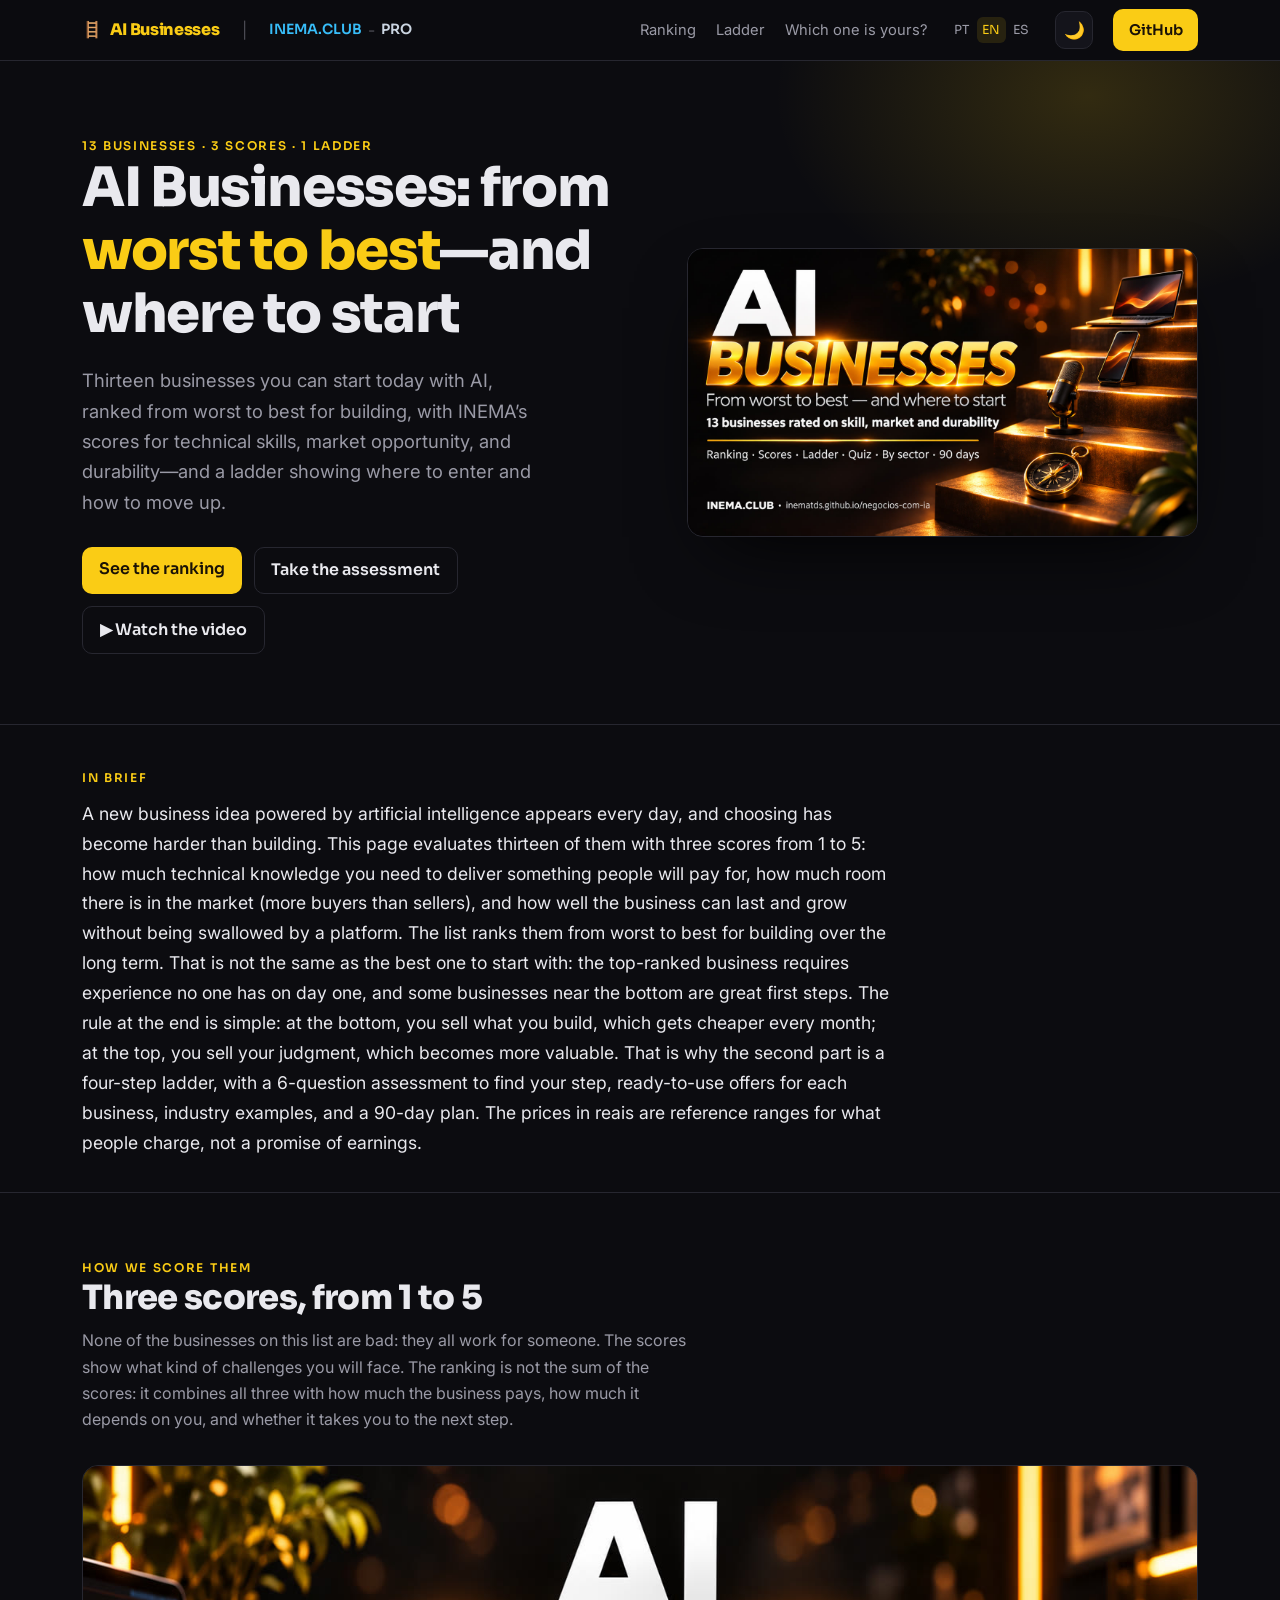
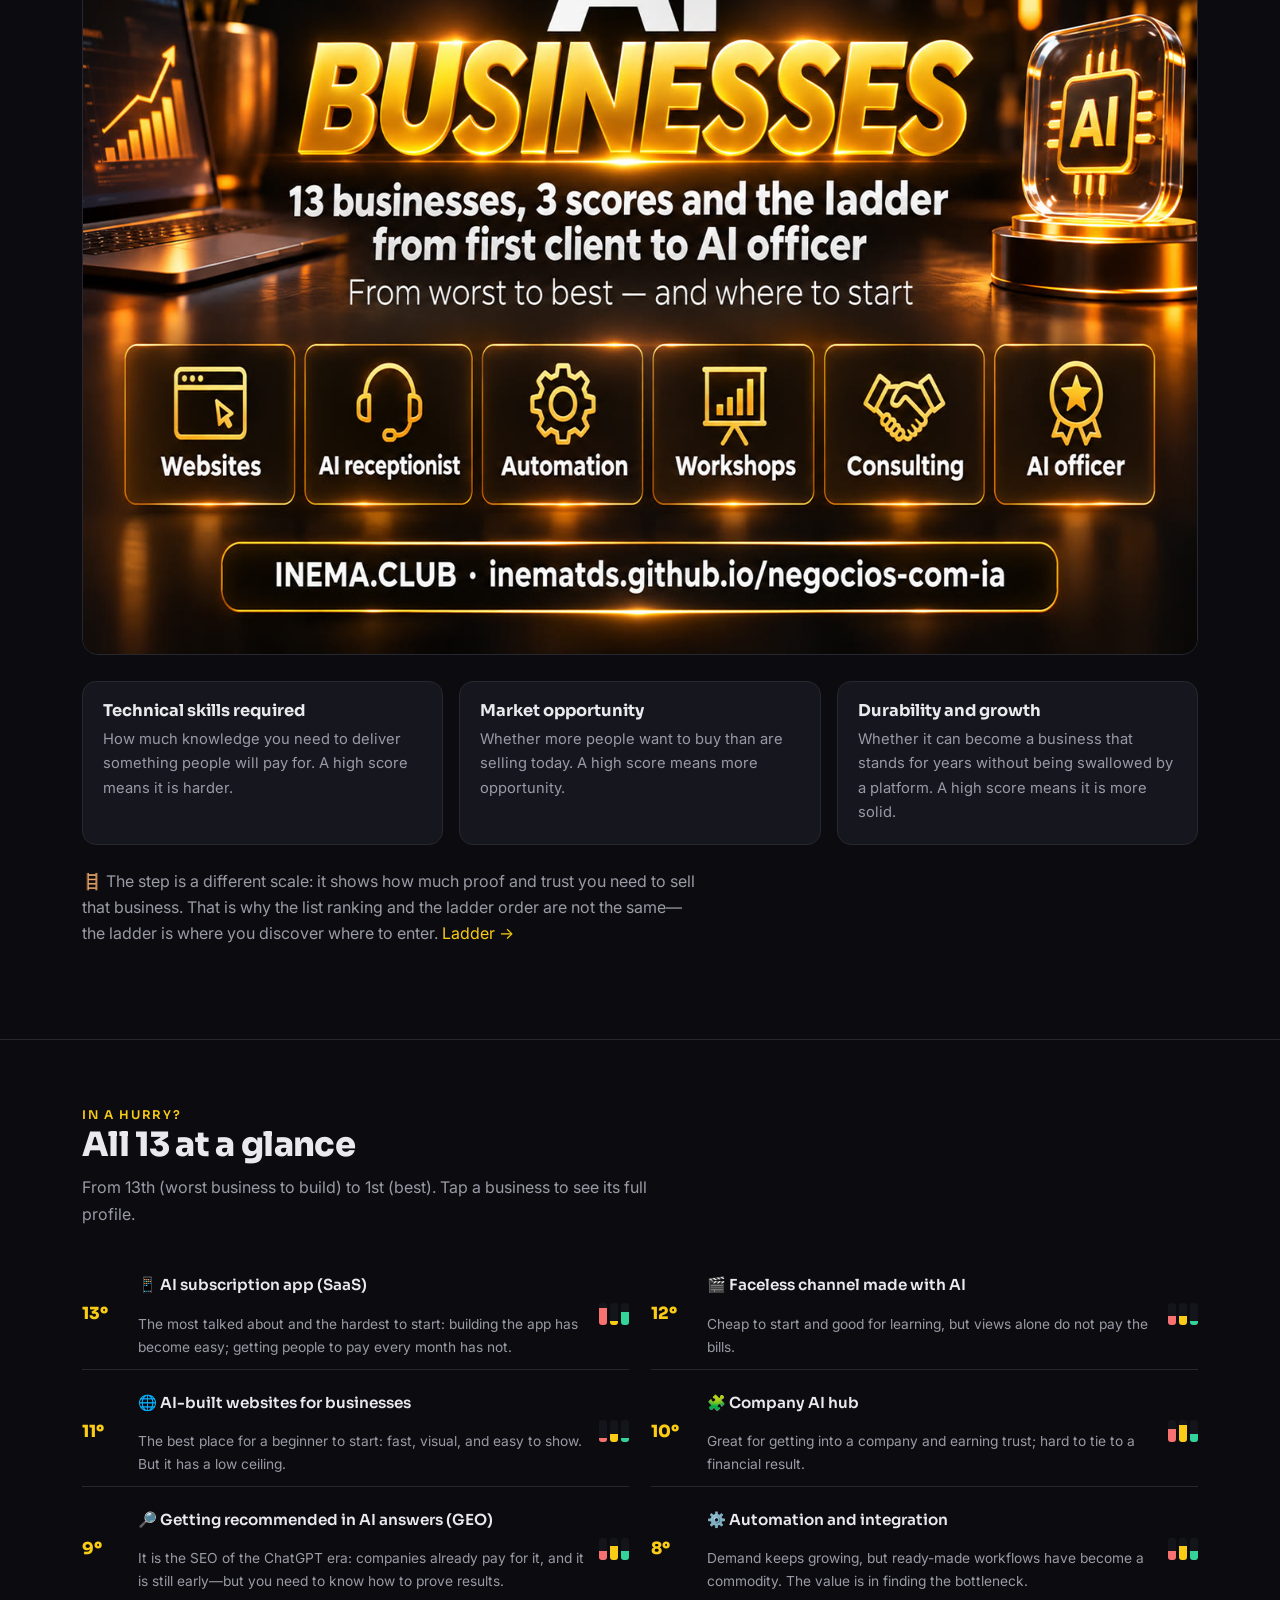
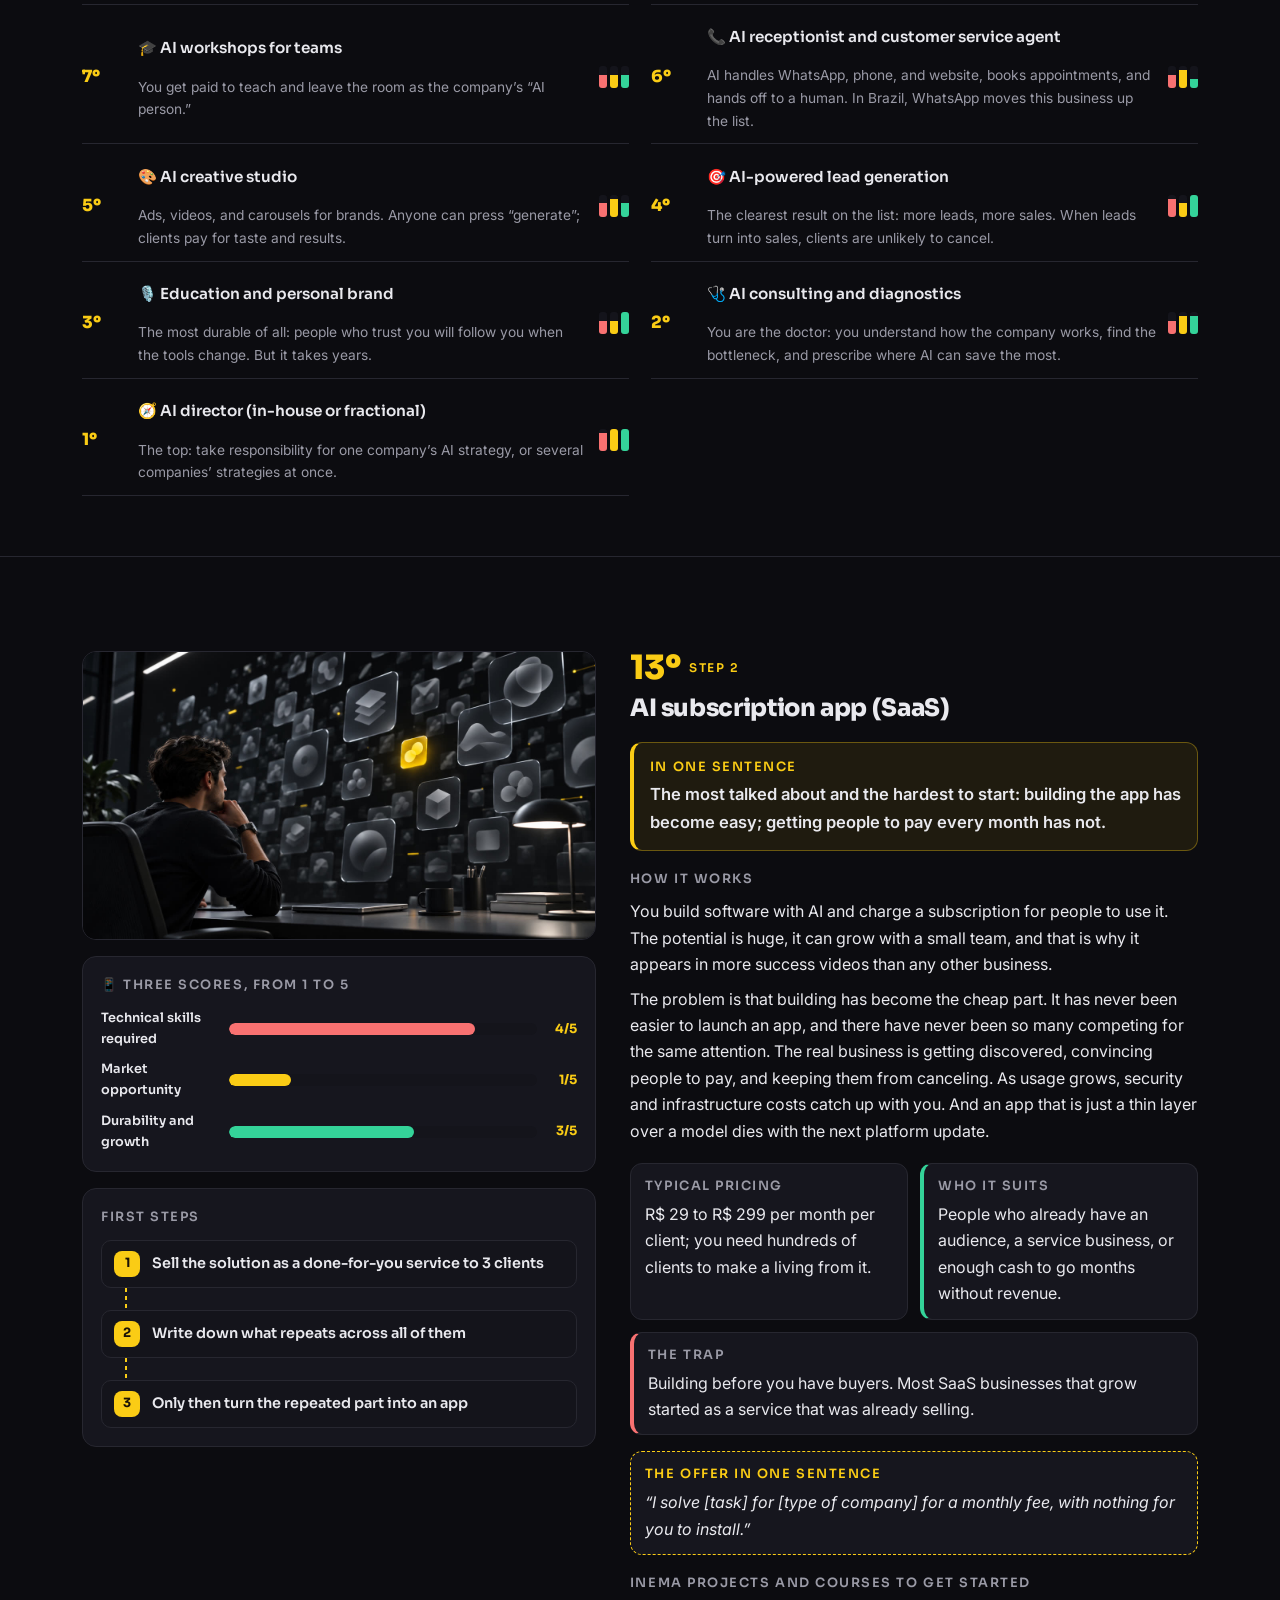
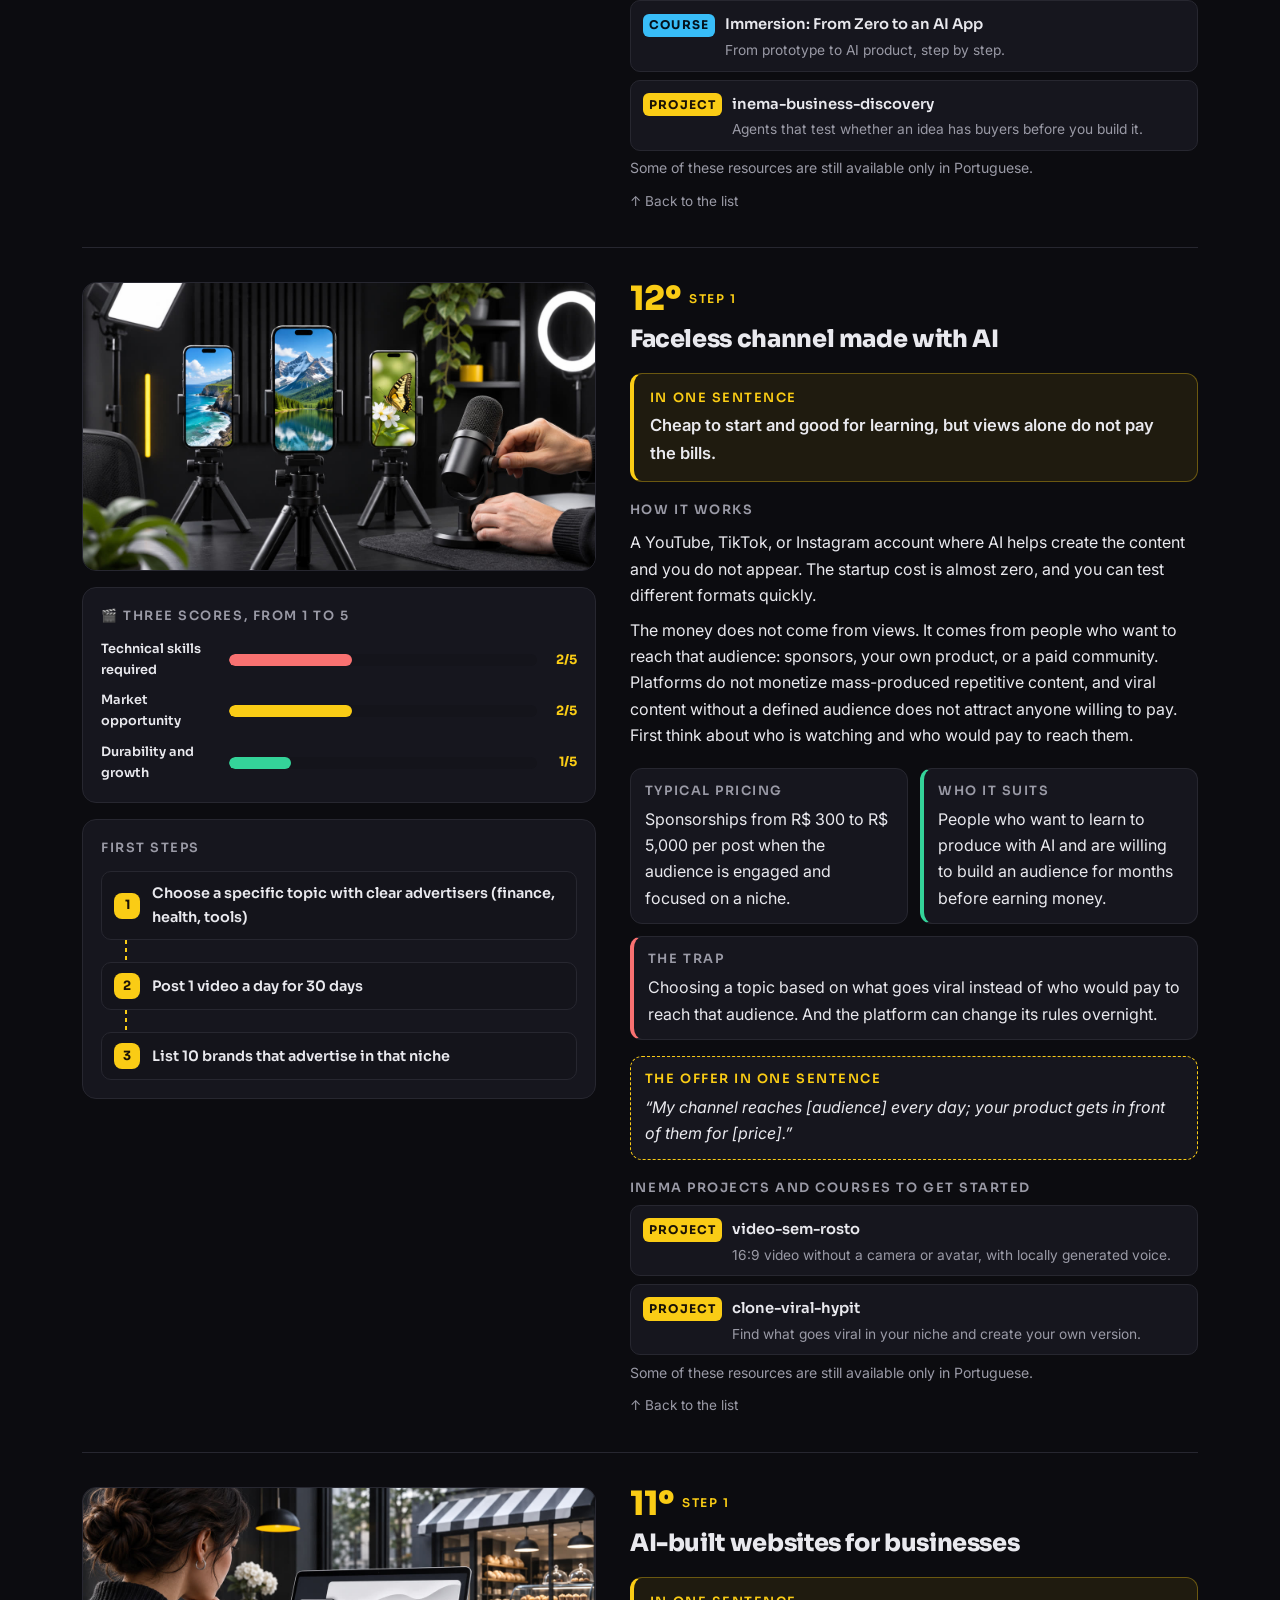
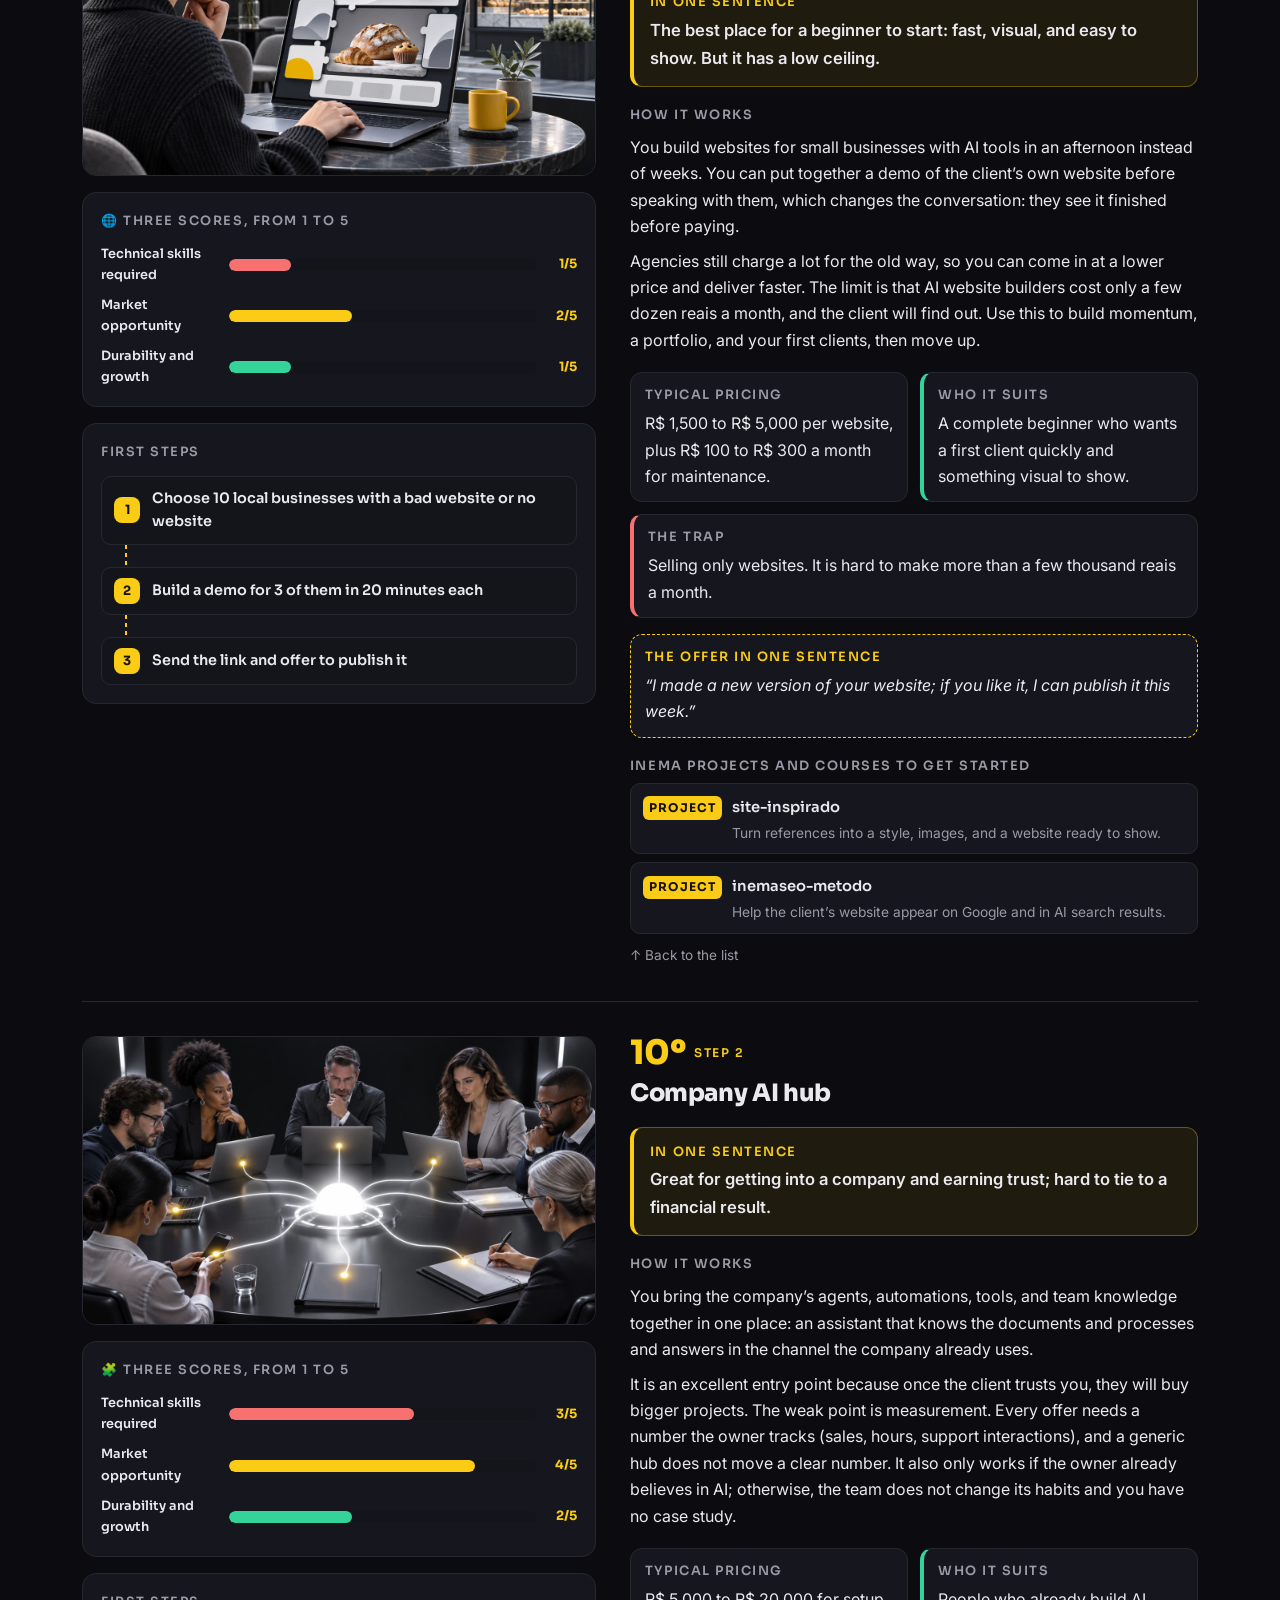
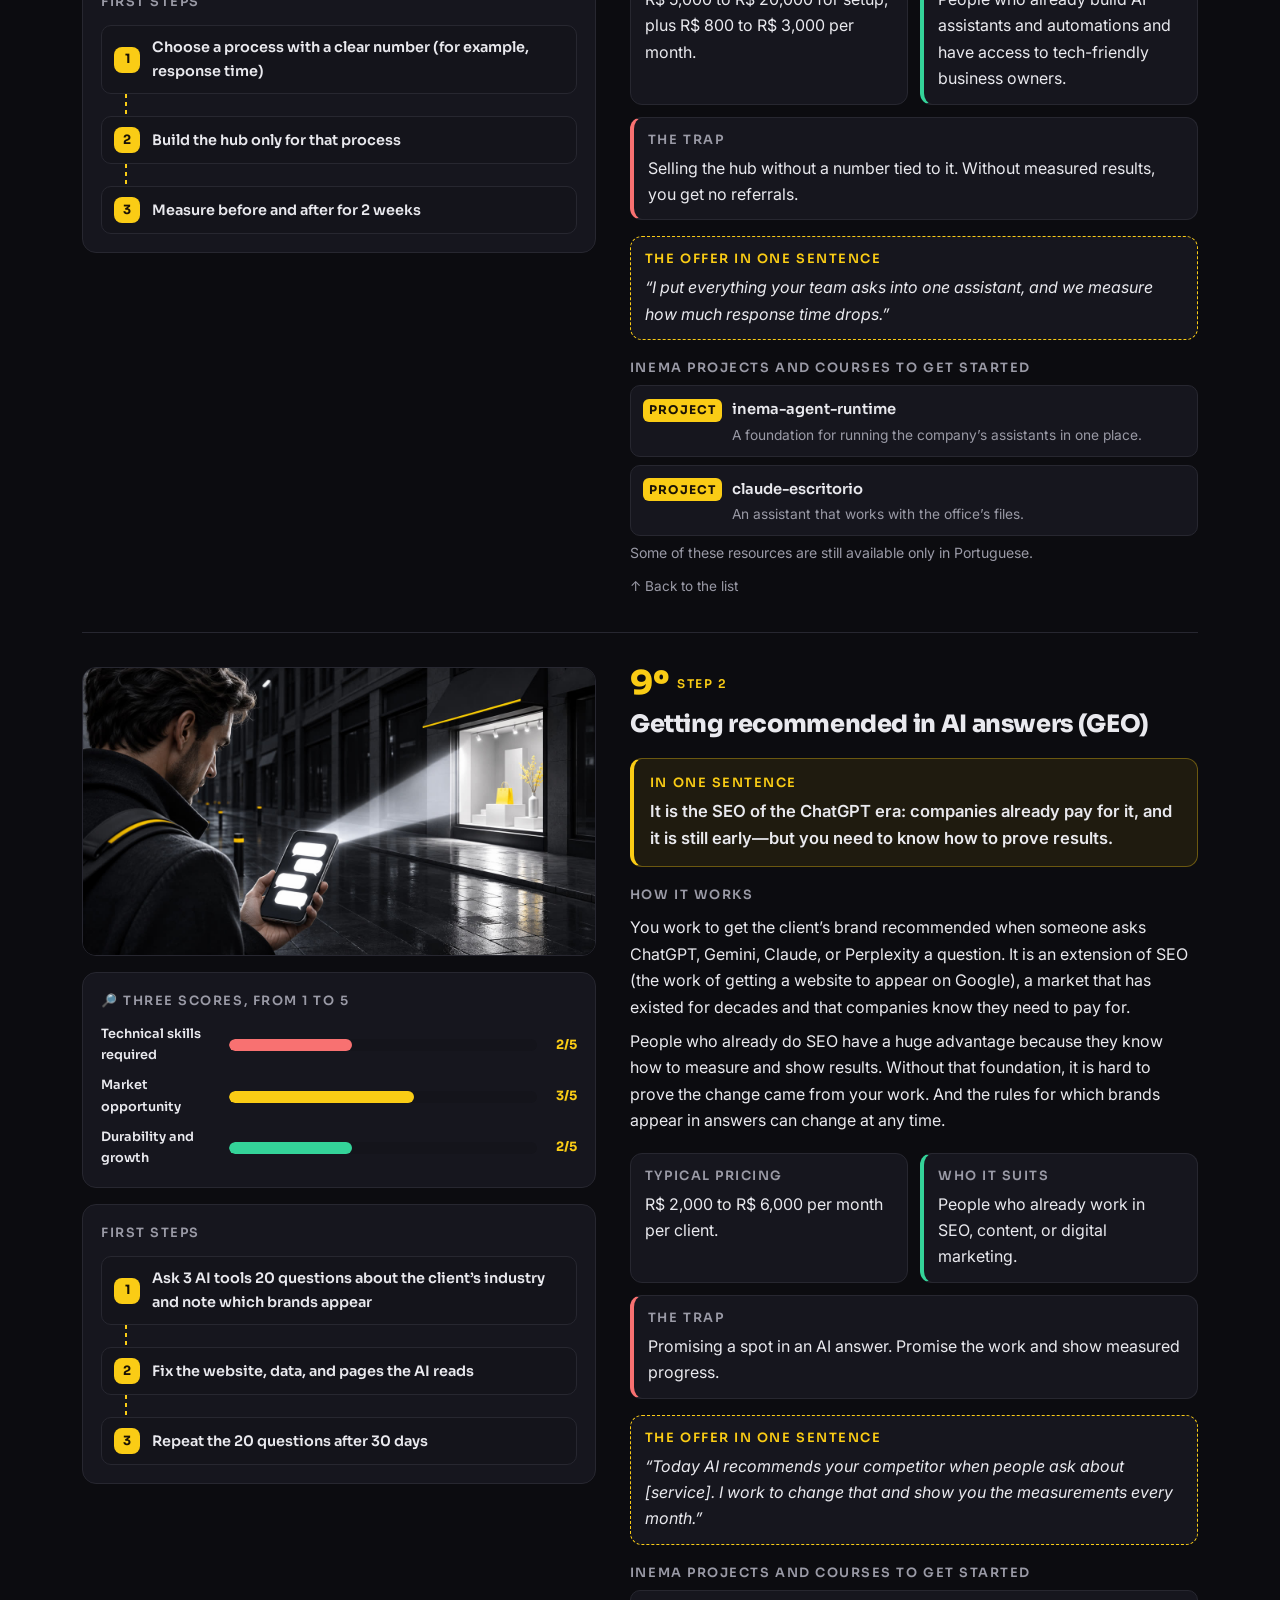
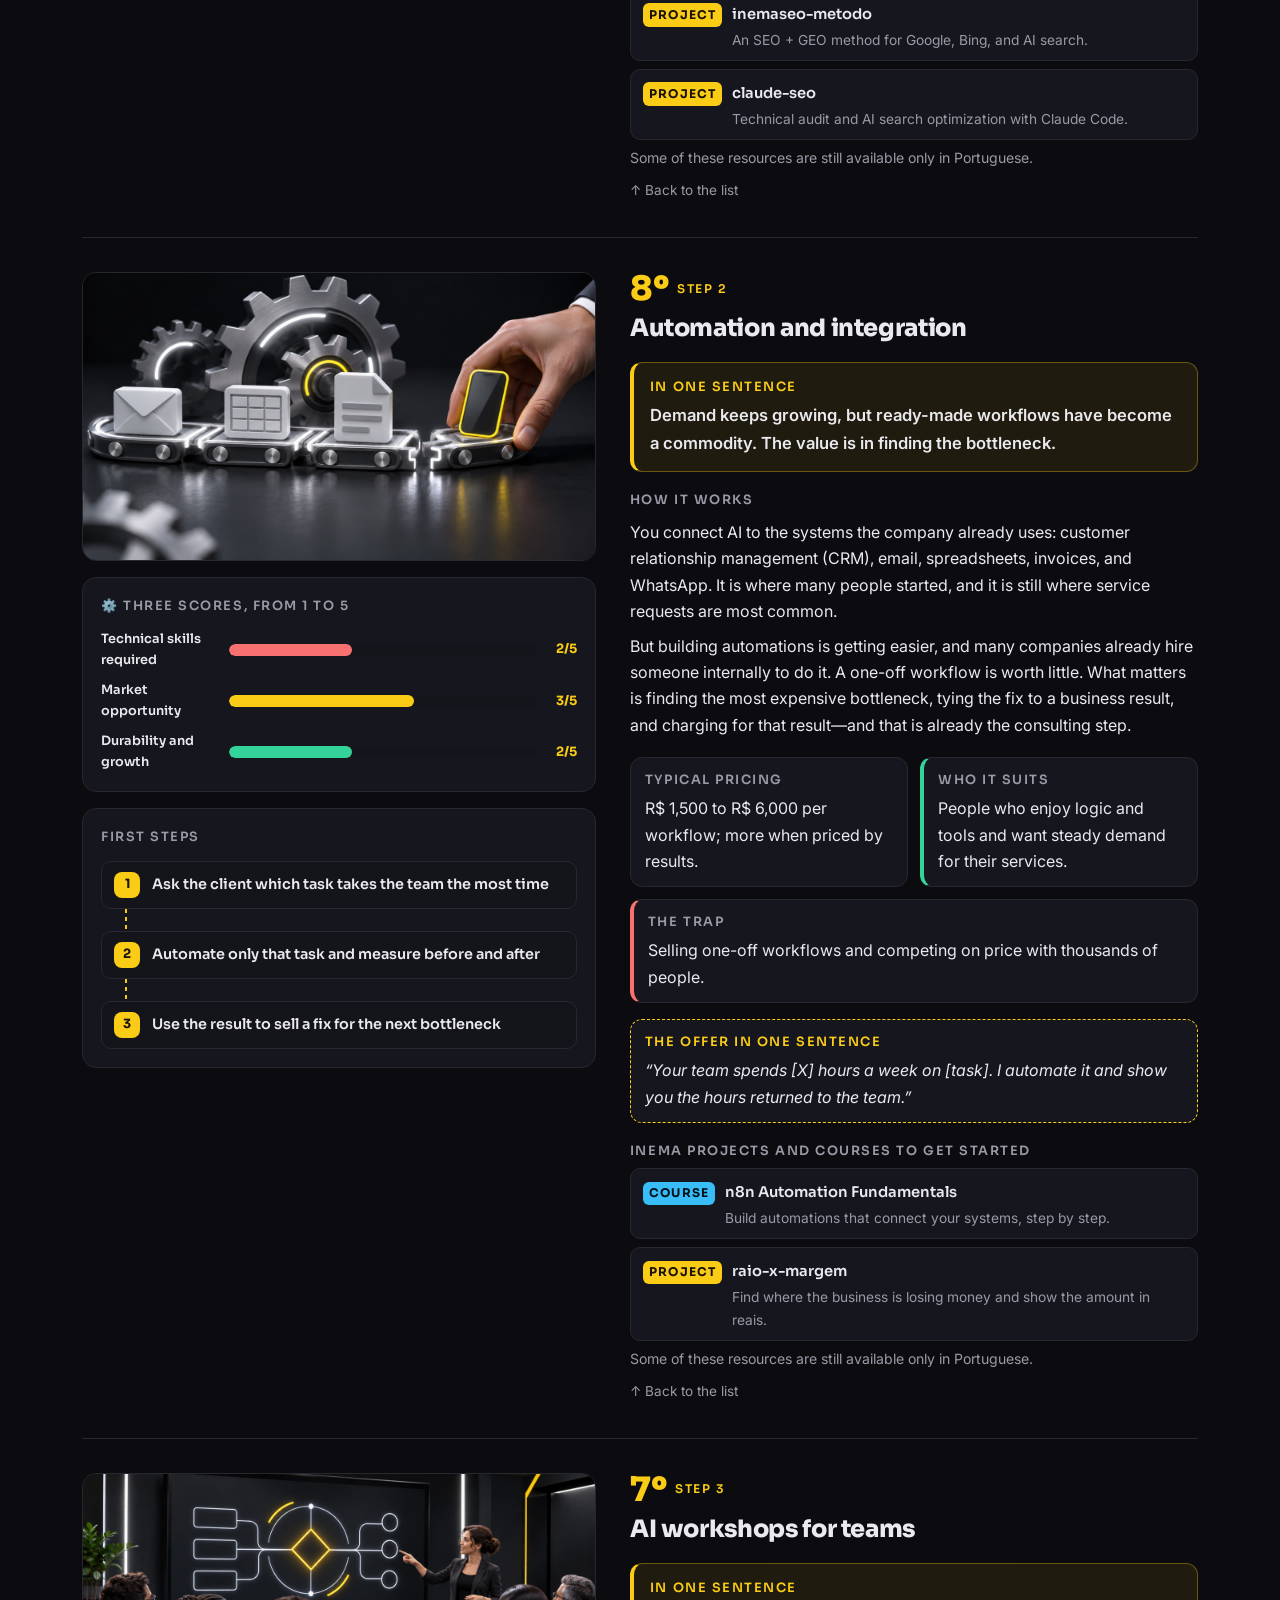
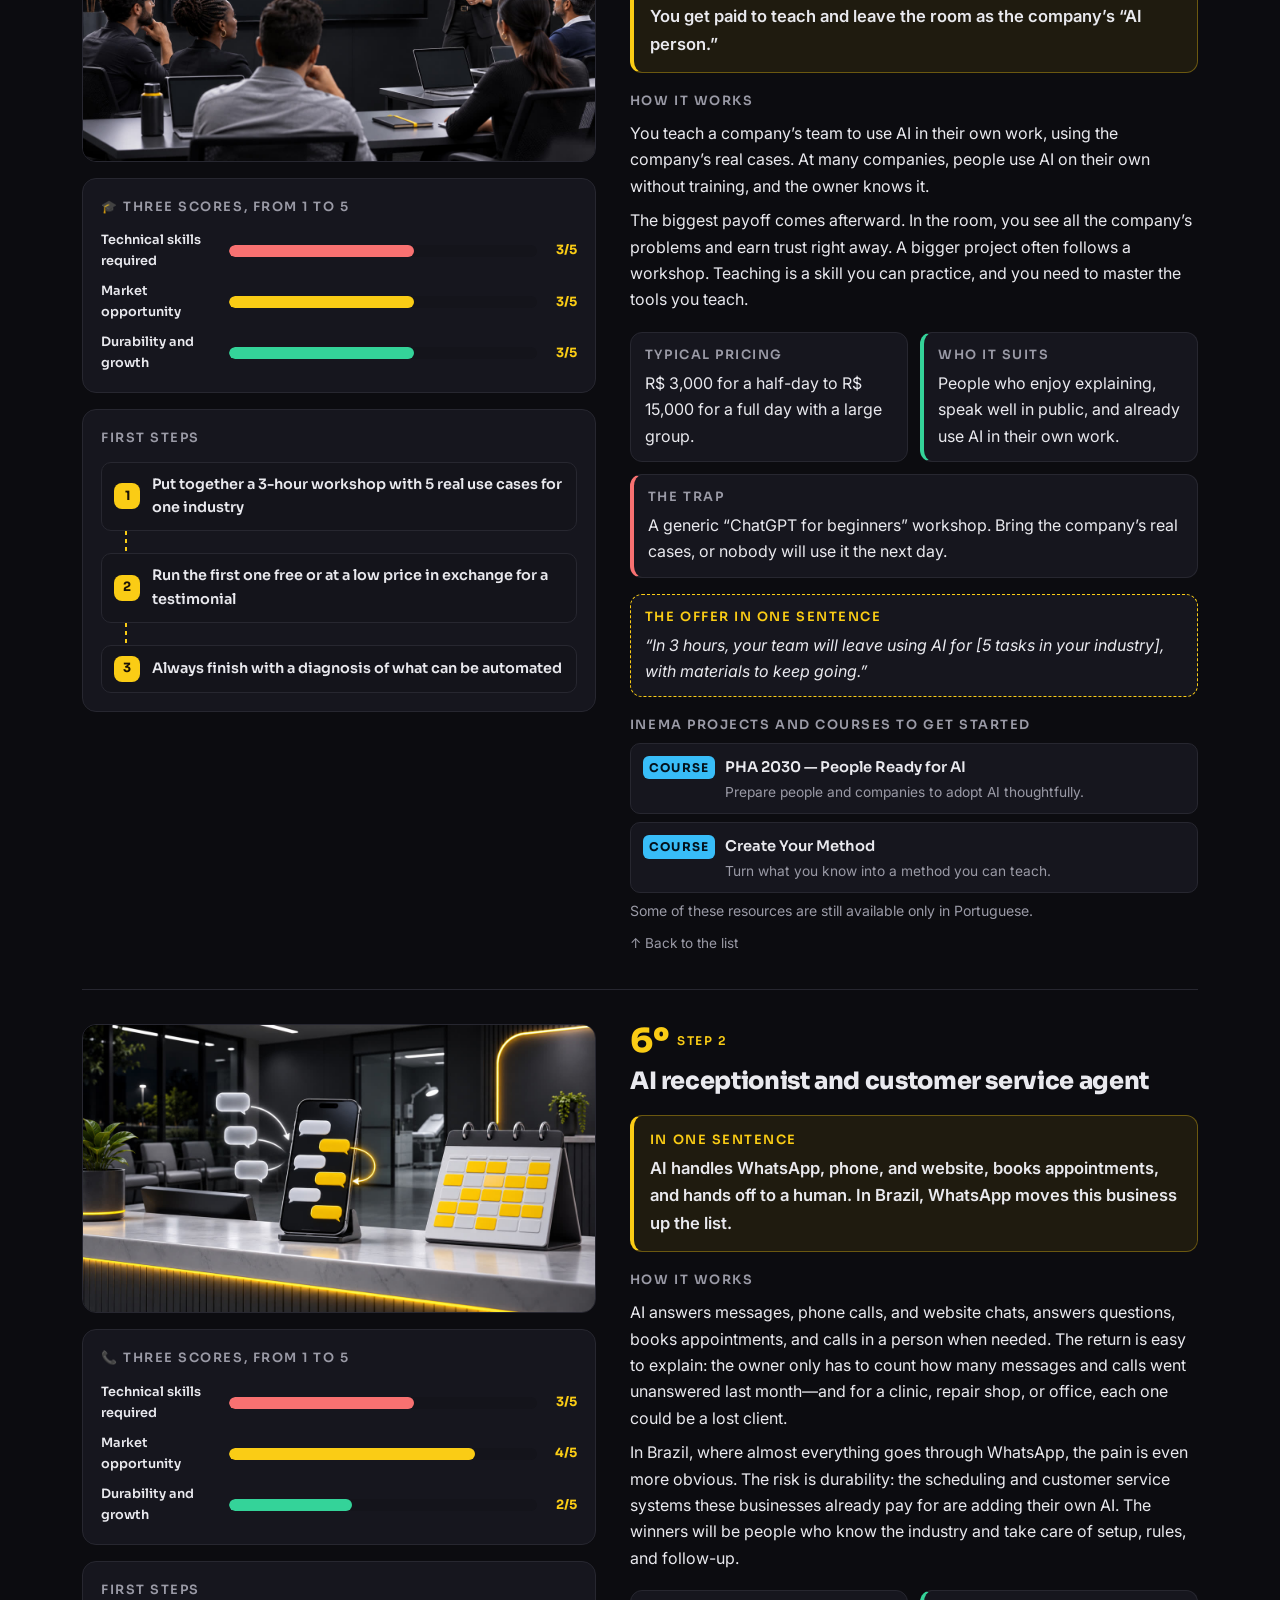
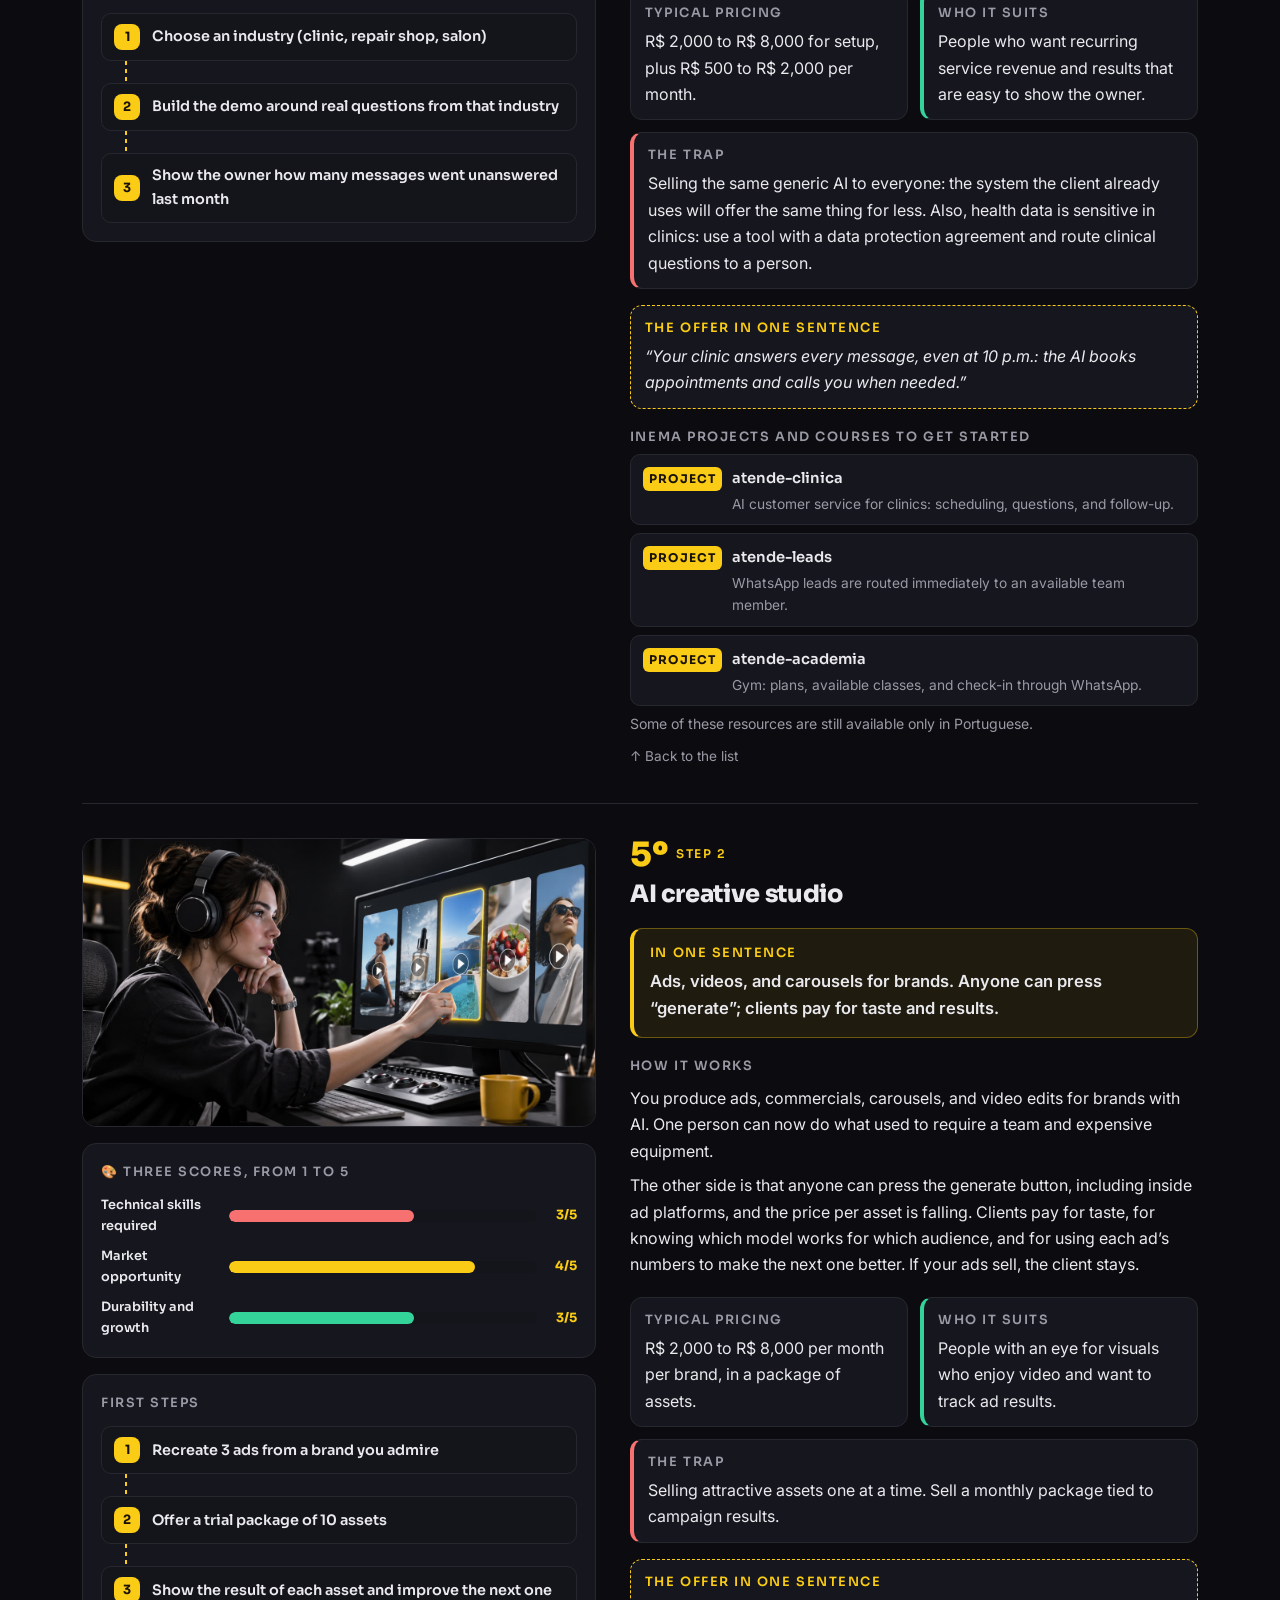
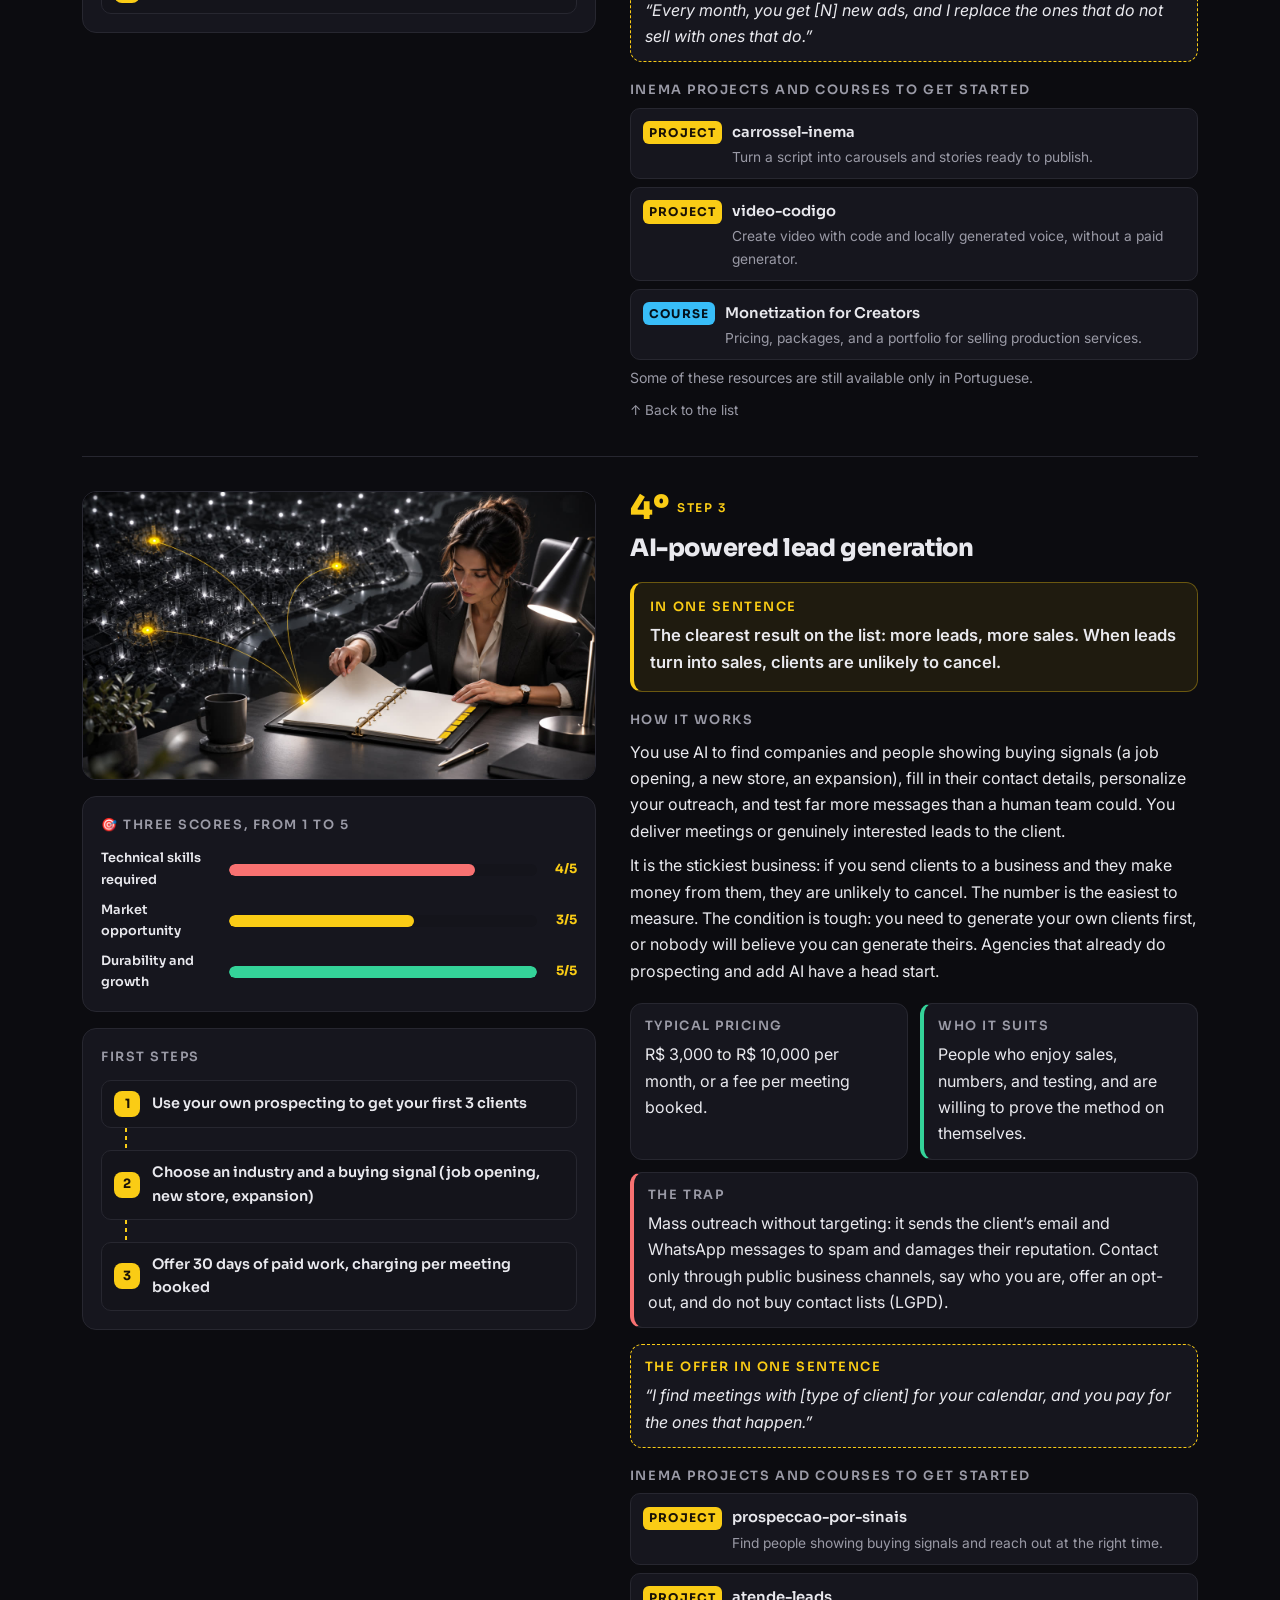
==== commit 558faa31: "Vídeo: página videos/ com 16:9 e short + botão Assistir ao vídeo na hero (PT/EN/ES) Co-Authored-By: " ====
--- a/guia/en/index.html
+++ b/guia/en/index.html
@@ -272,7 +272,7 @@
     <span class="chip">13 businesses · 3 scores · 1 ladder</span>
     <h1>AI Businesses: from <span class="amb">worst to best</span>—and where to start</h1>
     <p class="lead">Thirteen businesses you can start today with AI, ranked from worst to best for building, with INEMA’s scores for technical skills, market opportunity, and durability—and a ladder showing where to enter and how to move up.</p>
-    <div class="cta"><a class="btn" href="#lista">See the ranking</a><a class="btn ghost" href="escada/#teste">Take the assessment</a></div>
+    <div class="cta"><a class="btn" href="#lista">See the ranking</a><a class="btn ghost" href="escada/#teste">Take the assessment</a><a class="btn ghost" href="https://inematds.github.io/negocios-com-ia/videos/">▶ Watch the video</a></div>
   </div>
   <figure><img src="../assets/banner-en.jpg" alt="AI Businesses banner: from worst to best for getting started" width="1400" height="788"></figure>
 </div></header>
